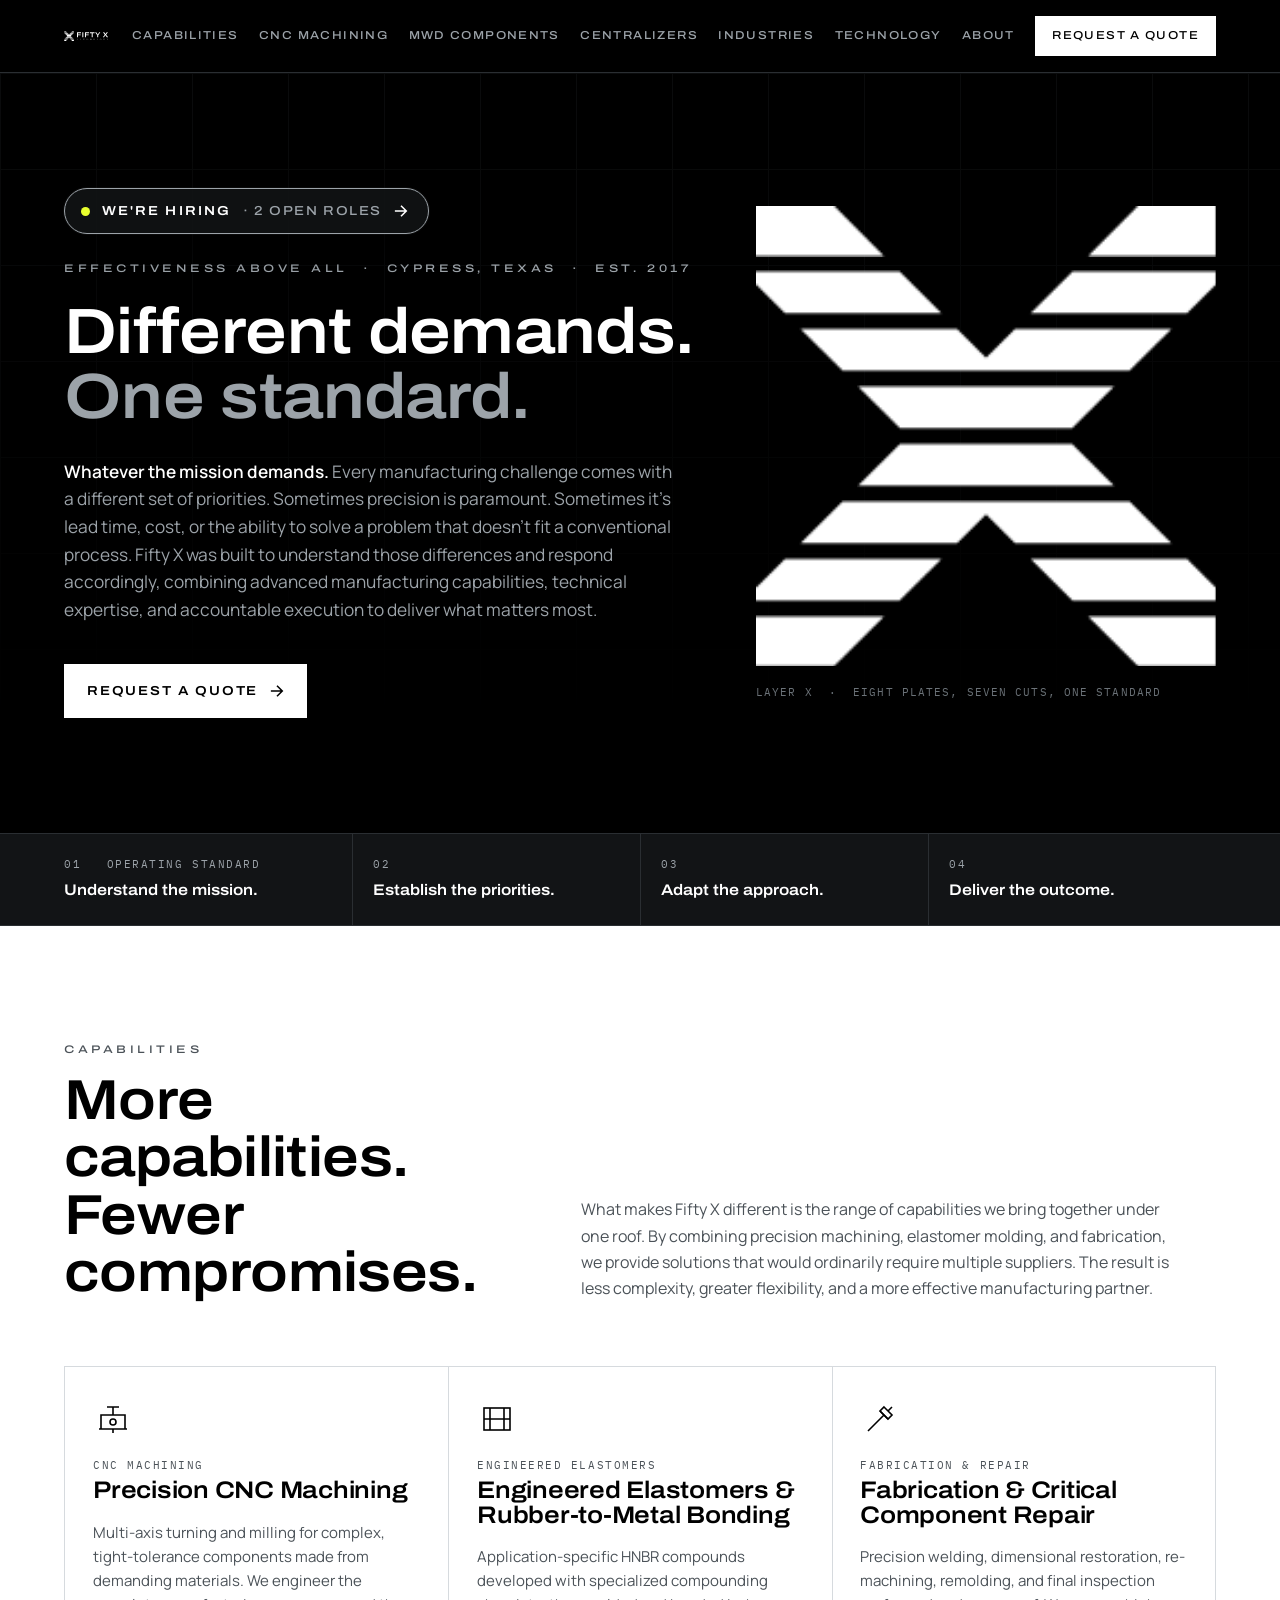
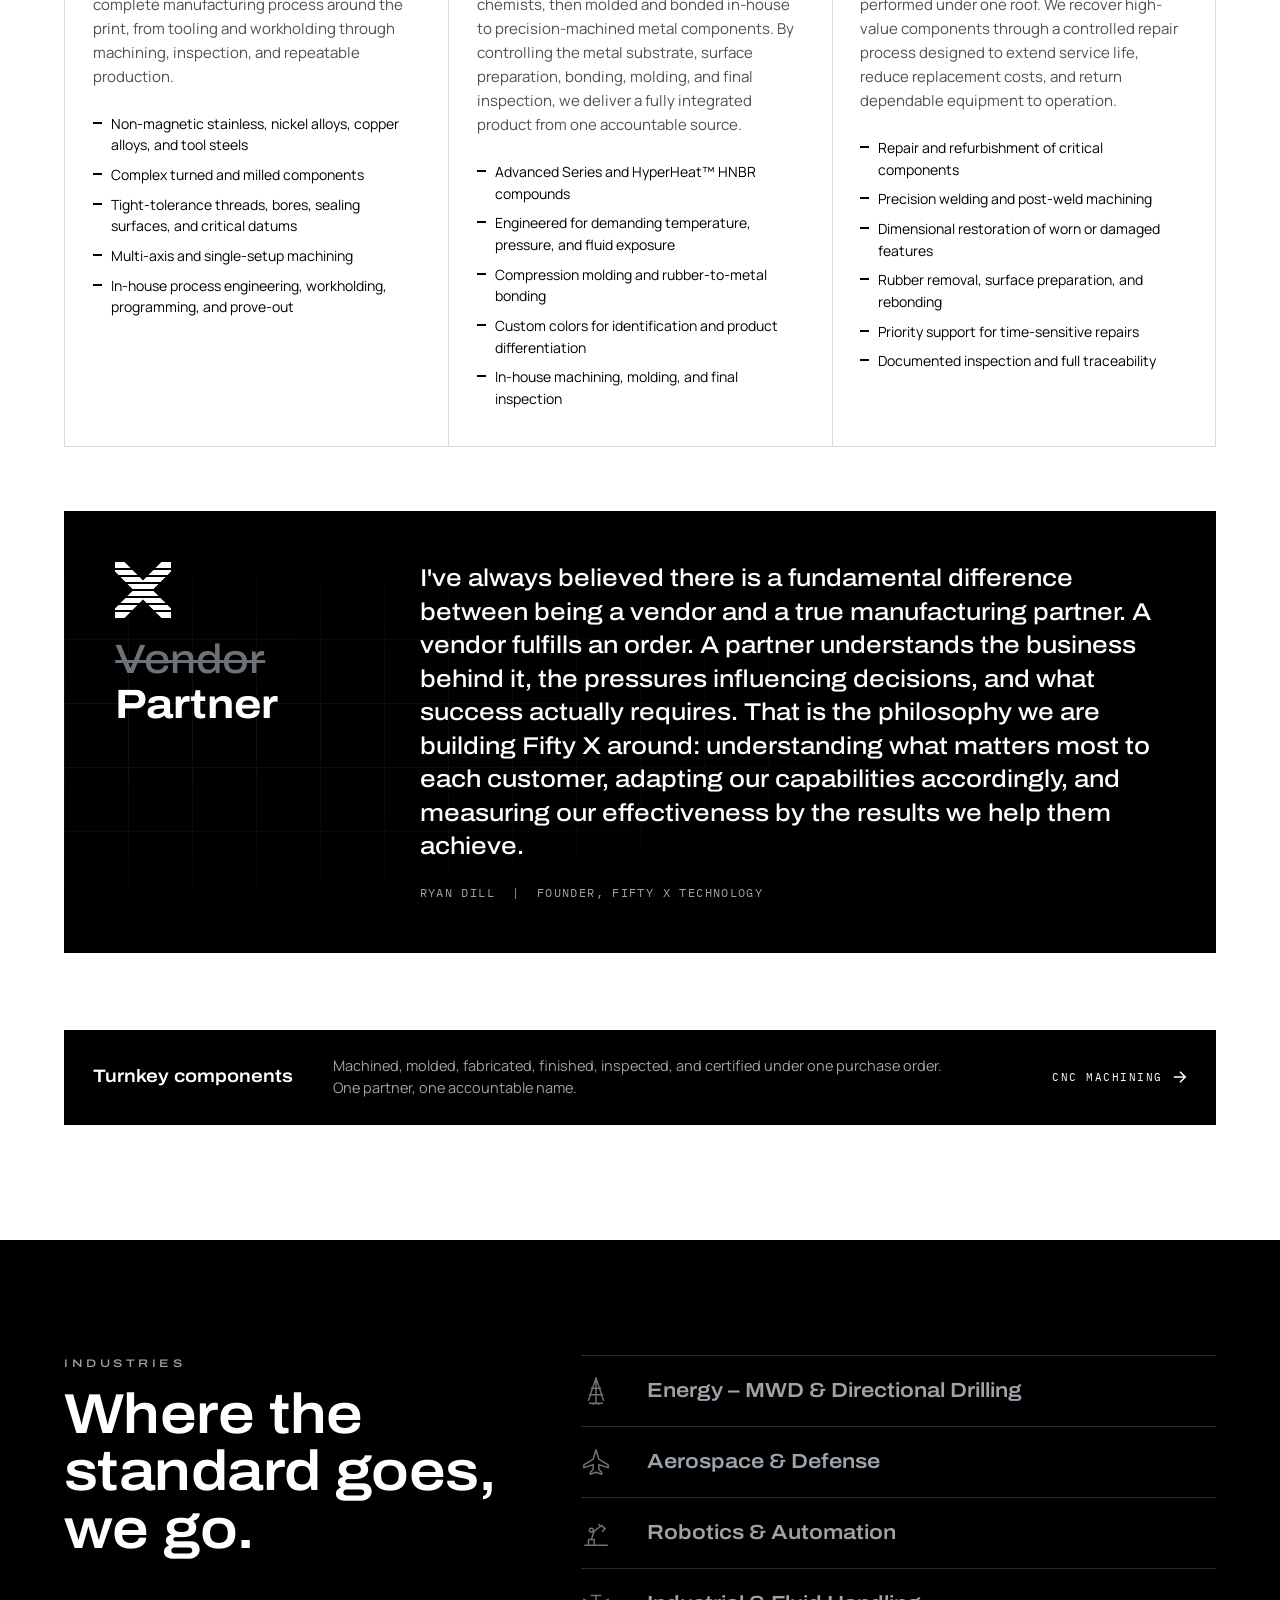
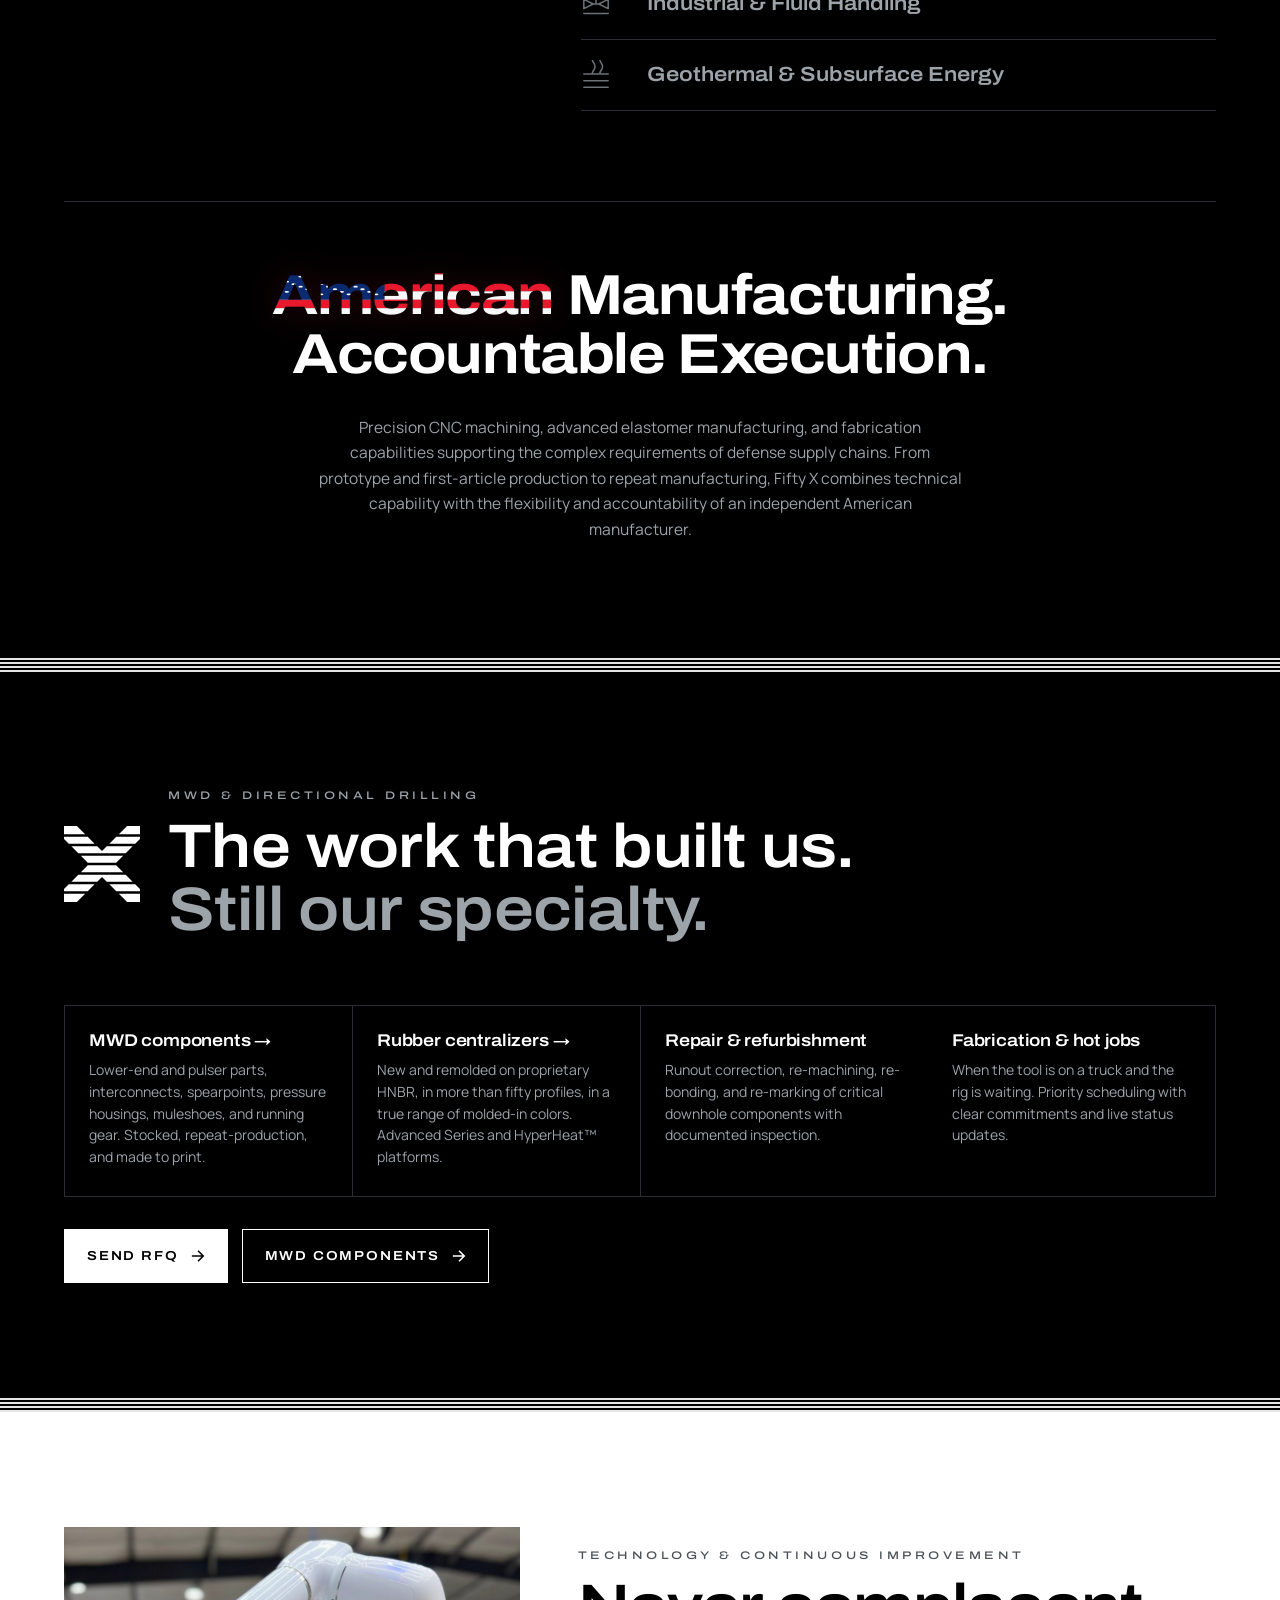
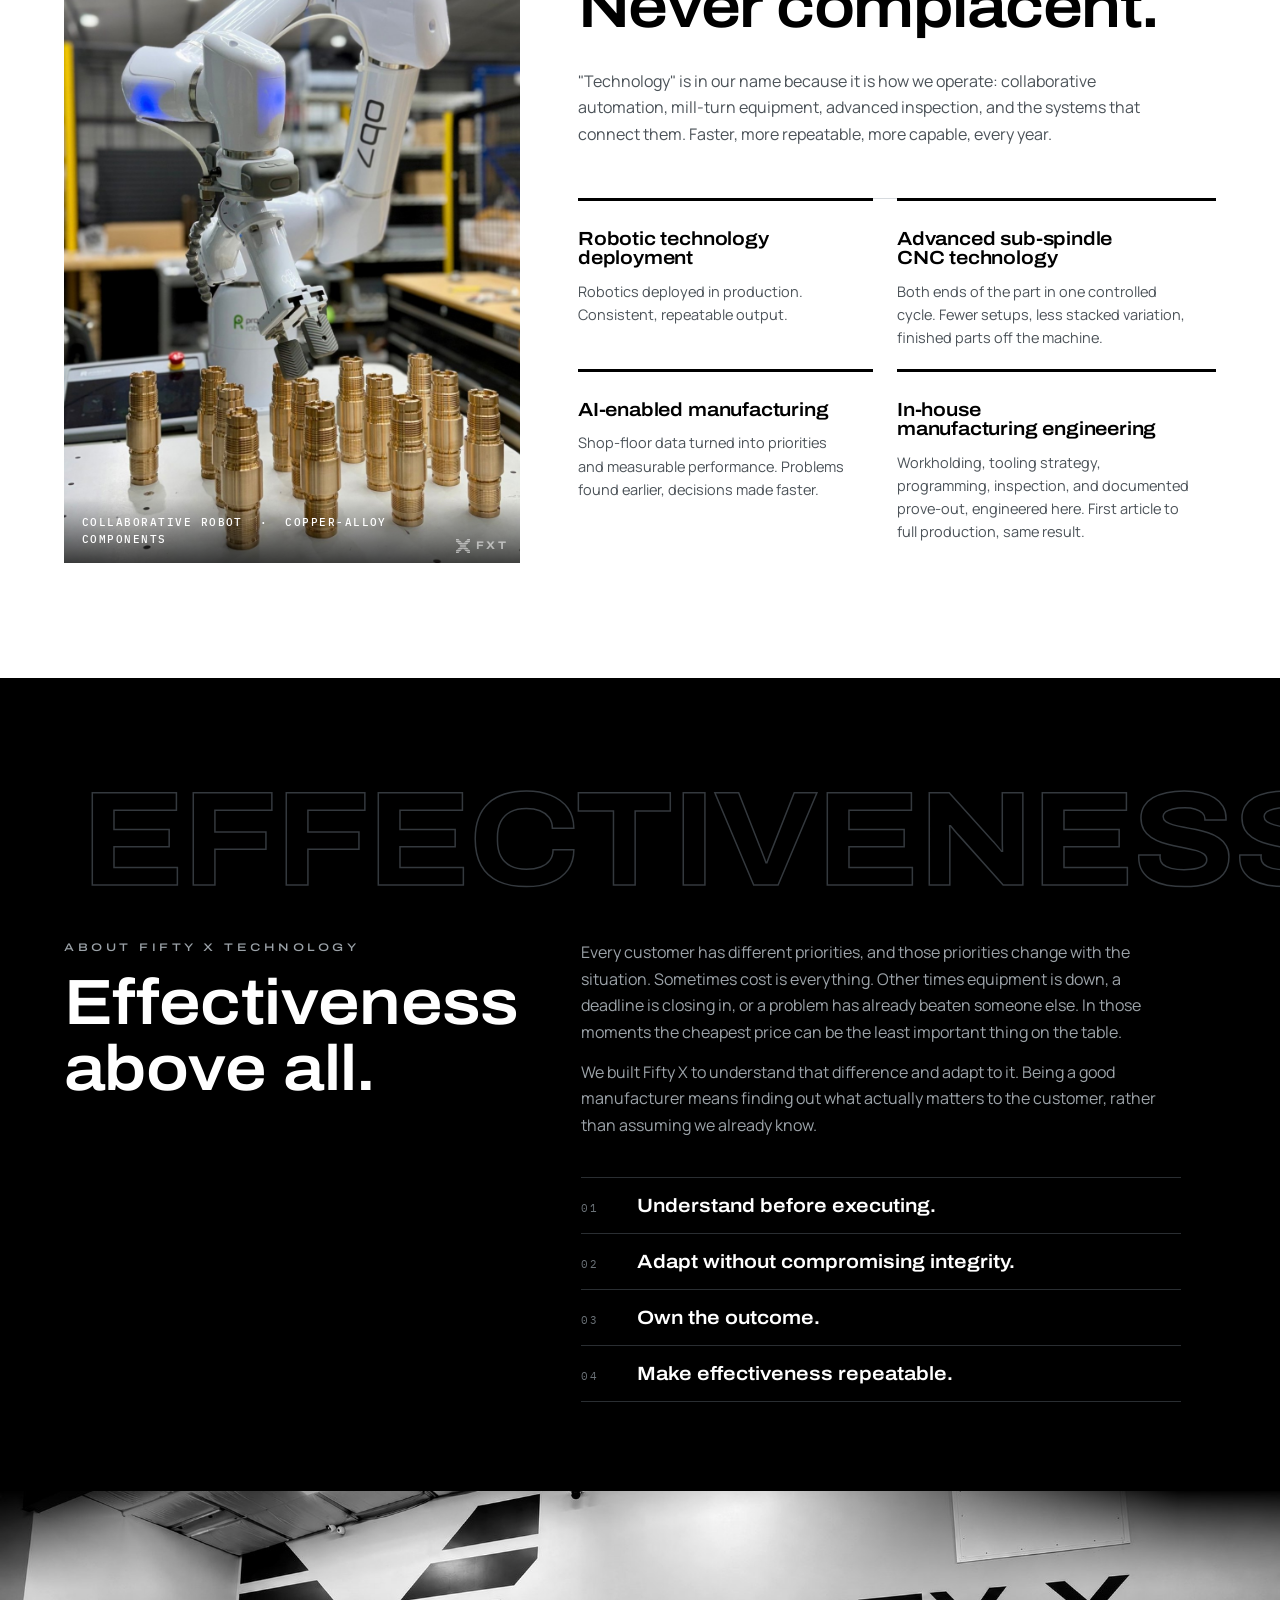
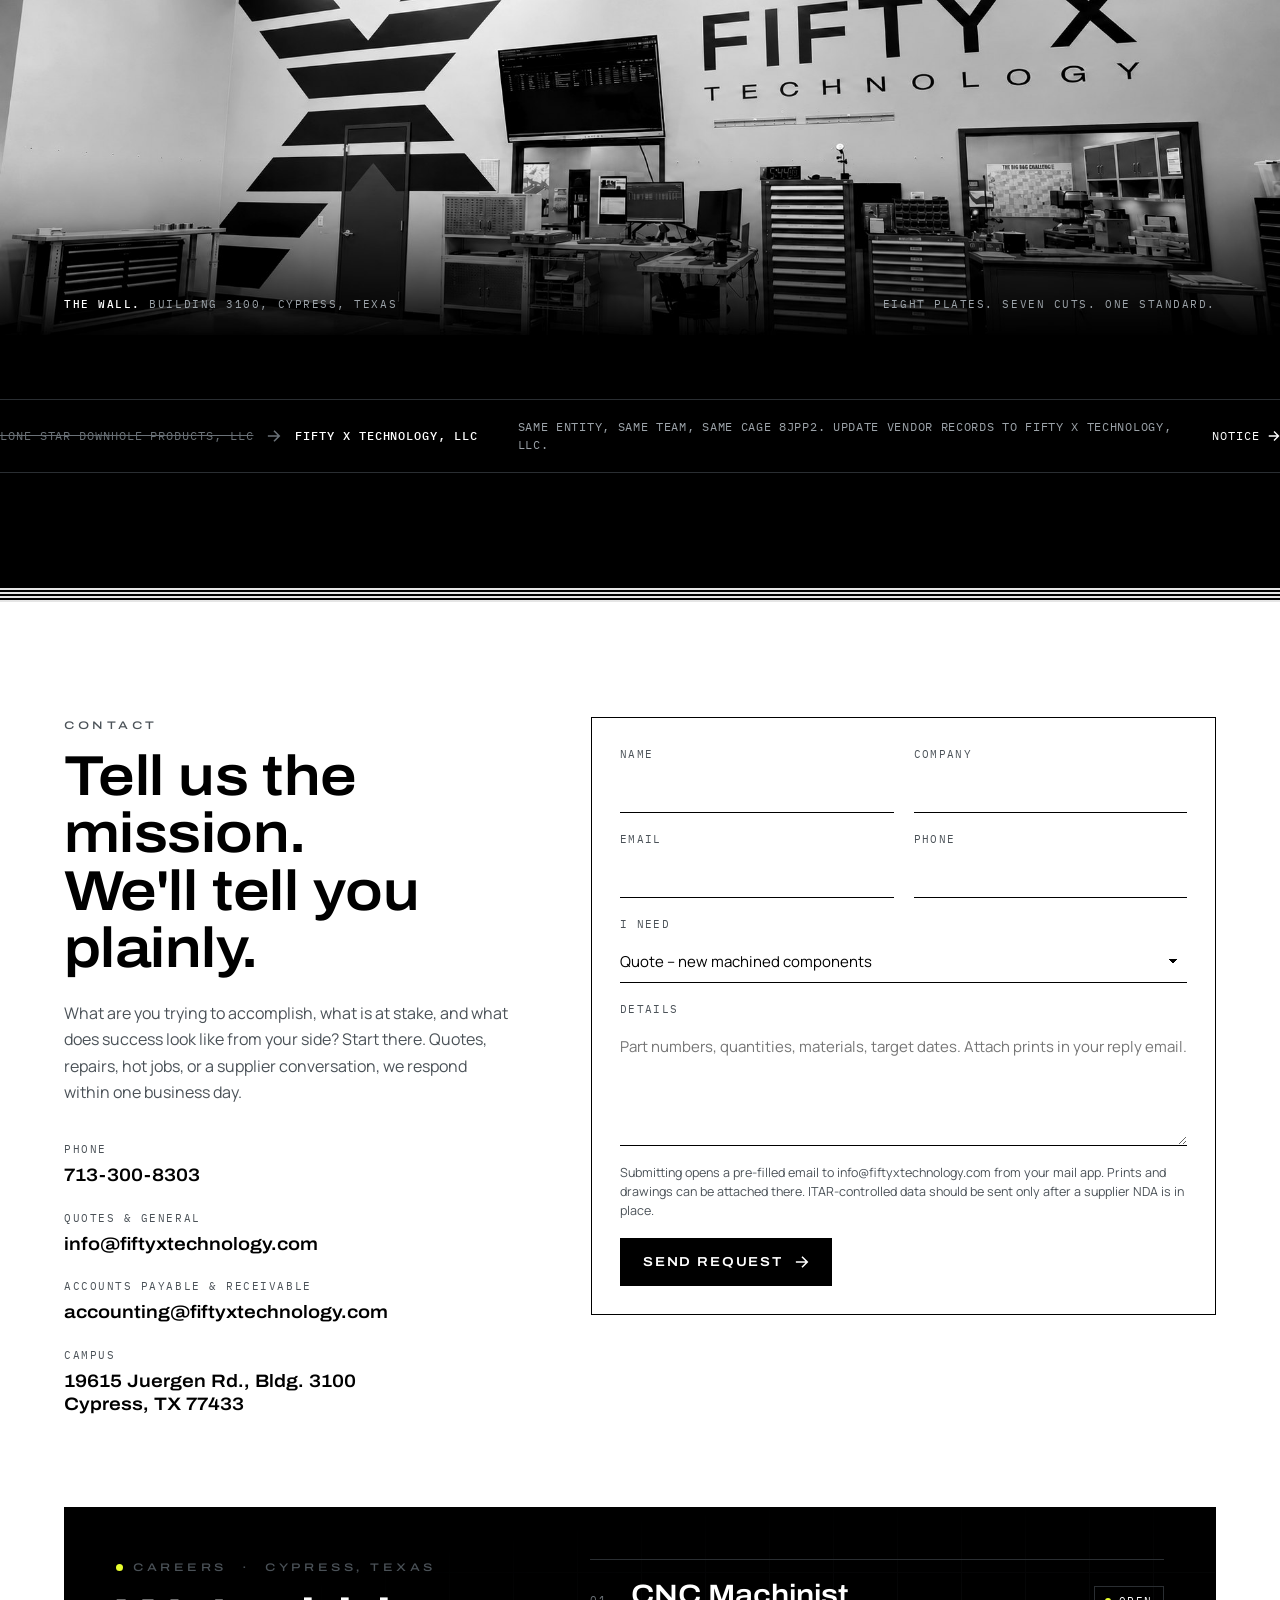
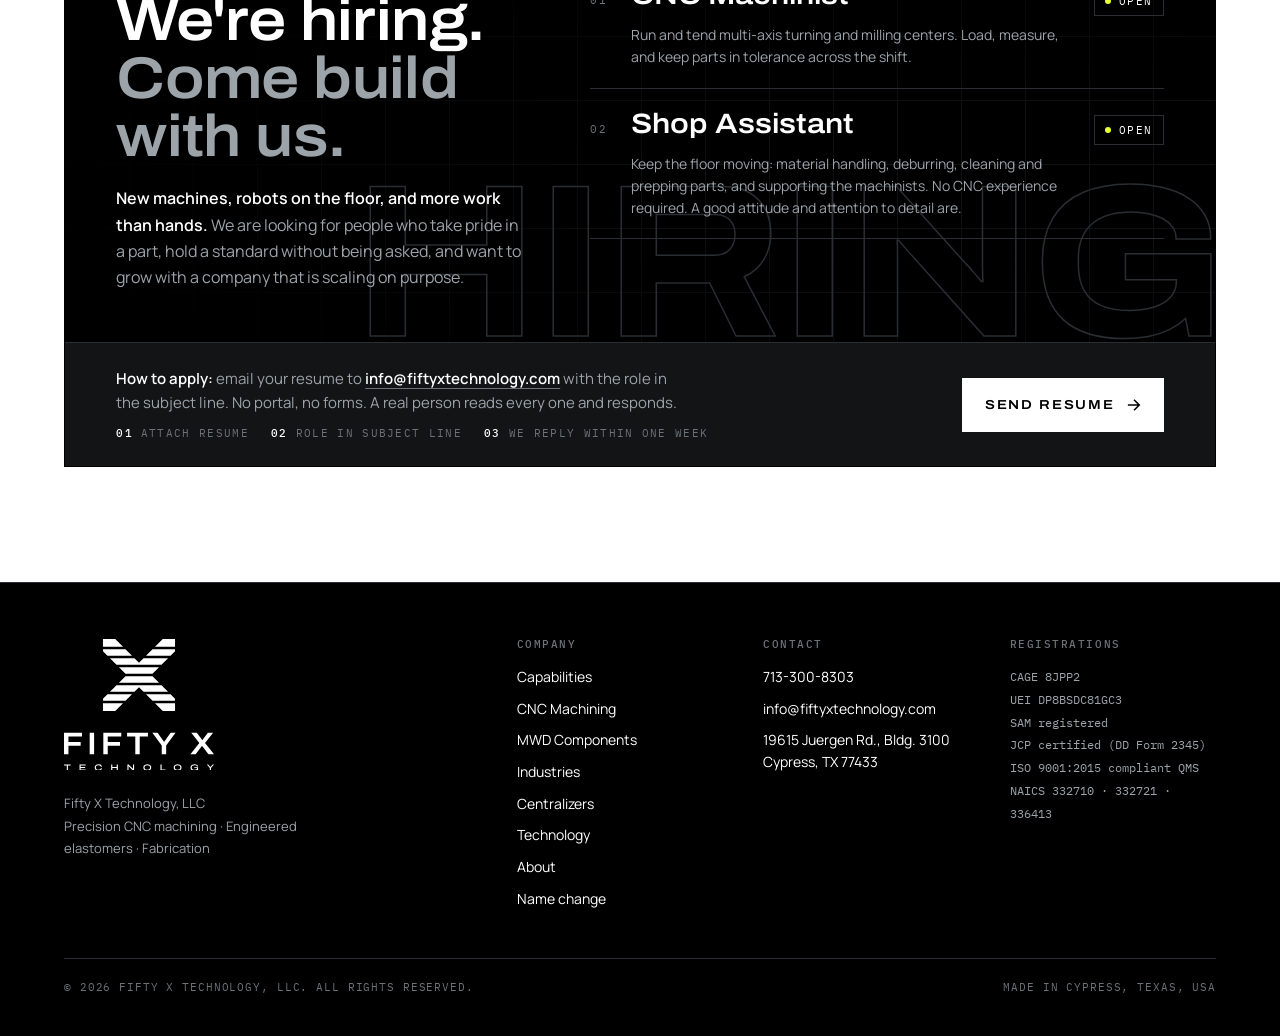
==== index.html @ b36fa66d "v4.6: American Manufacturing band in industries" ====
<!doctype html>
<html lang="en">
<head>
<meta charset="utf-8">
<meta name="viewport" content="width=device-width, initial-scale=1, viewport-fit=cover">
<link rel="canonical" href="https://fiftyxtechnology.com/">
<meta name="robots" content="index,follow,max-image-preview:large">
<meta name="keywords" content="precision CNC machining Cypress TX, machine shop Houston, MWD components, rubber centralizers, HNBR, rubber to metal bonding, Lone Star Downhole Products">
<meta name="theme-color" content="#000000">
<meta name="geo.region" content="US-TX"><meta name="geo.placename" content="Cypress, Texas">
<link rel="apple-touch-icon" href="apple-touch-icon.png">
<meta property="og:type" content="website"><meta property="og:site_name" content="Fifty X Technology"><meta property="og:locale" content="en_US">
<meta property="og:title" content="Fifty X Technology – Different Demands. One Standard."><meta property="og:description" content="Fifty X Technology (formerly Lone Star Downhole Products) is a precision CNC machining, engineered-elastomer, and fabrication manufacturer in Cypress, Texas, near Houston. MWD and directional-drilling specialists serving energy, aerospace, defense, and industrial buyers. ISO 9001:2015 compliant, CAGE 8JPP2."><meta property="og:url" content="https://fiftyxtechnology.com/">
<meta property="og:image" content="https://fiftyxtechnology.com/og-image.jpg"><meta property="og:image:width" content="1200"><meta property="og:image:height" content="630"><meta property="og:image:alt" content="The Fifty X Technology mark painted on the shop wall in Cypress, Texas">
<meta name="twitter:card" content="summary_large_image"><meta name="twitter:title" content="Fifty X Technology | Precision CNC Machining, Engineered Elastomers &amp; Fabrication – Cypress, TX"><meta name="twitter:description" content="Fifty X Technology (formerly Lone Star Downhole Products) is a precision CNC machining, engineered-elastomer, and fabrication manufacturer in Cypress, Texas, near Houston. MWD and directional-drilling specialists serving energy, aerospace, defense, and industrial buyers. ISO 9001:2015 compliant, CAGE 8JPP2."><meta name="twitter:image" content="https://fiftyxtechnology.com/og-image.jpg">
<link rel="stylesheet" href="fx.css?v=32">
<script type="application/ld+json">{"@context": "https://schema.org", "@graph": [{"@type": "Organization", "@id": "https://fiftyxtechnology.com/#org", "name": "Fifty X Technology, LLC", "alternateName": ["Fifty X Technology", "Lone Star Downhole Products, LLC", "LSDP"], "url": "https://fiftyxtechnology.com/", "logo": "https://fiftyxtechnology.com/icon-512.png", "image": "https://fiftyxtechnology.com/og-image.jpg", "email": "info@fiftyxtechnology.com", "telephone": "+1-713-300-8303", "foundingDate": "2017", "address": {"@type": "PostalAddress", "streetAddress": "19615 Juergen Rd., Bldg. 3100", "addressLocality": "Cypress", "addressRegion": "TX", "postalCode": "77433", "addressCountry": "US"}, "contactPoint": [{"@type": "ContactPoint", "telephone": "+1-713-300-8303", "email": "info@fiftyxtechnology.com", "contactType": "sales", "areaServed": "US", "availableLanguage": "English"}], "identifier": [{"@type": "PropertyValue", "propertyID": "CAGE", "value": "8JPP2"}, {"@type": "PropertyValue", "propertyID": "UEI", "value": "DP8BSDC81GC3"}, {"@type": "PropertyValue", "propertyID": "NAICS", "value": "332710"}], "slogan": "Effectiveness Above All", "knowsAbout": ["Precision CNC machining", "Multi-axis turning and milling", "MWD components", "Directional drilling tool components", "Rubber centralizers", "HNBR elastomers", "Rubber-to-metal bonding", "Beryllium copper machining", "Nitronic 50 machining", "Pressure housings", "Muleshoes", "Robotic automation"]}, {"@type": "LocalBusiness", "@id": "https://fiftyxtechnology.com/#business", "name": "Fifty X Technology", "image": "https://fiftyxtechnology.com/og-image.jpg", "url": "https://fiftyxtechnology.com/", "telephone": "+1-713-300-8303", "email": "info@fiftyxtechnology.com", "priceRange": "$$", "address": {"@type": "PostalAddress", "streetAddress": "19615 Juergen Rd., Bldg. 3100", "addressLocality": "Cypress", "addressRegion": "TX", "postalCode": "77433", "addressCountry": "US"}, "areaServed": [{"@type": "State", "name": "Texas"}, {"@type": "Country", "name": "United States"}], "openingHoursSpecification": [{"@type": "OpeningHoursSpecification", "dayOfWeek": ["Monday", "Tuesday", "Wednesday", "Thursday", "Friday"], "opens": "07:00", "closes": "17:00"}], "parentOrganization": {"@id": "https://fiftyxtechnology.com/#org"}, "sameAs": []}, {"@type": "WebSite", "@id": "https://fiftyxtechnology.com/#website", "url": "https://fiftyxtechnology.com/", "name": "Fifty X Technology", "publisher": {"@id": "https://fiftyxtechnology.com/#org"}}, {"@type": "BreadcrumbList", "itemListElement": [{"@type": "ListItem", "position": 1, "name": "Home", "item": "https://fiftyxtechnology.com/"}]}, {"@type": "JobPosting", "title": "CNC Machinist", "description": "Run and tend multi-axis CNC turning and milling centers at a precision machine shop in Cypress, Texas. Load, measure, and keep parts in tolerance across the shift. Non-magnetic stainless, copper alloys, nickel alloys, and tool steels. Apply by emailing your resume to info@fiftyxtechnology.com with the role in the subject line.", "datePosted": "2026-09-29", "validThrough": "2027-03-31", "employmentType": "FULL_TIME", "hiringOrganization": {"@type": "Organization", "name": "Fifty X Technology, LLC", "sameAs": "https://fiftyxtechnology.com/", "logo": "https://fiftyxtechnology.com/icon-512.png"}, "jobLocation": {"@type": "Place", "address": {"@type": "PostalAddress", "streetAddress": "19615 Juergen Rd., Bldg. 3100", "addressLocality": "Cypress", "addressRegion": "TX", "postalCode": "77433", "addressCountry": "US"}}, "applicantLocationRequirements": {"@type": "Country", "name": "USA"}, "directApply": false, "url": "https://fiftyxtechnology.com/#careers", "industry": "Precision machining and manufacturing"}, {"@type": "JobPosting", "title": "Shop Assistant", "description": "Keep the floor moving at a precision machine shop in Cypress, Texas: material handling, deburring, cleaning and prepping parts, and supporting the machinists. No CNC experience required. Apply by emailing your resume to info@fiftyxtechnology.com with the role in the subject line.", "datePosted": "2026-09-29", "validThrough": "2027-03-31", "employmentType": "FULL_TIME", "hiringOrganization": {"@type": "Organization", "name": "Fifty X Technology, LLC", "sameAs": "https://fiftyxtechnology.com/", "logo": "https://fiftyxtechnology.com/icon-512.png"}, "jobLocation": {"@type": "Place", "address": {"@type": "PostalAddress", "streetAddress": "19615 Juergen Rd., Bldg. 3100", "addressLocality": "Cypress", "addressRegion": "TX", "postalCode": "77433", "addressCountry": "US"}}, "applicantLocationRequirements": {"@type": "Country", "name": "USA"}, "directApply": false, "url": "https://fiftyxtechnology.com/#careers", "industry": "Precision machining and manufacturing"}]}</script>

<title>Fifty X Technology | Effectiveness Above All – Precision CNC Machining &amp; Engineered Elastomers, Cypress, TX</title>
<meta name="description" content="Different demands. One standard. Fifty X Technology (formerly Lone Star Downhole Products) is a precision CNC machining, engineered-elastomer, and fabrication manufacturer in Cypress, Texas, built on one philosophy: Effectiveness Above All. Understand the mission, establish the priorities, adapt the approach, deliver the outcome.">
<link rel="preconnect" href="https://fonts.googleapis.com">
<link rel="preconnect" href="https://fonts.gstatic.com" crossorigin>
<link rel="stylesheet" href="https://fonts.googleapis.com/css2?family=Archivo:wdth,wght@62..125,100..900&family=Manrope:wght@400..800&family=IBM+Plex+Mono:wght@400;500&display=swap">
<link rel="icon" href="data:image/svg+xml,%3Csvg%20xmlns%3D%22http%3A//www.w3.org/2000/svg%22%20viewBox%3D%220%200%20100%20100%22%3E%3Ctitle%3EFifty%20X%20app%20icon%3C/title%3E%3Cg%20fill%3D%22%23000000%22%20fill-rule%3D%22nonzero%22%3E%3Cpath%20d%3D%22M0%209%20L9%200%20L91%200%20L100%209%20L100%2091%20L91%20100%20L9%20100%20L0%2091%20Z%20M29.54%2019%20L19%2019%20L19%2029.54%20L39.46%2050%20L19%2070.46%20L19%2081%20L29.54%2081%20L50%2060.54%20L70.46%2081%20L81%2081%20L81%2070.46%20L60.54%2050%20L81%2029.54%20L81%2019%20L70.46%2019%20L50%2039.46%20Z%22/%3E%3C/g%3E%3C/svg%3E">
<style>
:root{
  --ink:#000000;
  --paper:#FFFFFF;
  --graphite:#121416;
  --carbon:#1C1F22;
  --hair-d:#2A2E32;
  --steel:#9CA3A9;
  --steel-2:#6B7278;
  --hair-l:#D6DADE;
  --slate:#4B5258;
  --mist:#F3F4F5;
  --display:"Archivo","Helvetica Neue",Arial,sans-serif;
  --body:"Manrope","Helvetica Neue",Arial,sans-serif;
  --mono:"IBM Plex Mono","SFMono-Regular",Consolas,monospace;
  --gutter:clamp(16px,5vw,72px);
  --maxw:1320px;
  color-scheme:dark;
}
*{box-sizing:border-box}
html{scroll-behavior:smooth;-webkit-text-size-adjust:100%}
@media (prefers-reduced-motion:reduce){html{scroll-behavior:auto}}
body{margin:0;background:var(--ink);color:var(--paper);font-family:var(--body);font-size:16px;line-height:1.55;-webkit-font-smoothing:antialiased;overflow-x:hidden}
a{color:inherit;text-decoration:none}
img,svg{max-width:100%;display:block}
h1,h2,h3,h4{margin:0;font-family:var(--display);font-stretch:112.5%;font-weight:600;letter-spacing:-.01em;line-height:1.02;text-wrap:balance}
p{margin:0}
:focus-visible{outline:2px solid var(--paper);outline-offset:3px}
.light :focus-visible{outline-color:var(--ink)}
.wrap{max-width:var(--maxw);margin:0 auto;padding-inline:var(--gutter)}
.eyebrow{font-family:var(--display);font-stretch:125%;font-weight:500;font-size:11px;letter-spacing:.32em;text-transform:uppercase;color:var(--steel)}
.light .eyebrow{color:var(--slate)}
.mono{font-family:var(--mono);font-size:12px;letter-spacing:.06em;text-transform:uppercase}
.btn{display:inline-flex;align-items:center;gap:12px;font-family:var(--display);font-stretch:112.5%;font-weight:600;font-size:13px;letter-spacing:.14em;text-transform:uppercase;padding:16px 22px;border:1px solid var(--paper);transition:background .18s,color .18s,transform .18s}
.btn svg{width:14px;height:14px;flex:none}
.btn-solid{background:var(--paper);color:var(--ink)}
.btn-solid:hover{background:var(--ink);color:var(--paper)}
.btn-ghost{background:transparent;color:var(--paper)}
.btn-ghost:hover{background:var(--paper);color:var(--ink)}
.light .btn{border-color:var(--ink)}
.light .btn-solid{background:var(--ink);color:var(--paper)}
.light .btn-solid:hover{background:var(--paper);color:var(--ink)}
.light .btn-ghost{color:var(--ink)}
.light .btn-ghost:hover{background:var(--ink);color:var(--paper)}

/* ---------- plates: the section divider motif (echoes the mark's cuts) ---------- */
.plates{height:14px;background:repeating-linear-gradient(to bottom,var(--paper) 0 2px,transparent 2px 4px);opacity:.9}
.light .plates{background:repeating-linear-gradient(to bottom,var(--ink) 0 2px,transparent 2px 4px)}
.slit{height:1px;background:var(--hair-d)}
.light .slit{background:var(--hair-l)}

/* ---------- transition strip: chyron ---------- */
.strip{background:var(--ink);border-bottom:1px solid var(--hair-d);overflow:hidden;font-family:var(--mono);font-size:12px;letter-spacing:.1em;text-transform:uppercase;color:#E9FF2E;padding-block:9px;white-space:nowrap}
.strip-track{display:inline-flex;gap:0;will-change:transform}
.strip a{display:inline-block;padding-inline:3vw;color:inherit}
.strip b{font-weight:500;color:#F7FF7A}
.strip u{text-decoration:underline;text-underline-offset:3px}
.strip a:hover u{color:var(--paper)}
@media (prefers-reduced-motion:no-preference){
  .strip-track{animation:chyron 36s linear infinite}
  .strip:hover .strip-track{animation-play-state:paused}
  @keyframes chyron{from{transform:translateX(0)}to{transform:translateX(-50%)}}
}
@media (prefers-reduced-motion:reduce){.strip a:not(:first-child){display:none}.strip{white-space:normal;text-align:center}}

/* ---------- nav ---------- */
.nav{position:sticky;top:env(safe-area-inset-top,0px);z-index:50;background:rgba(0,0,0,.86);backdrop-filter:blur(10px);-webkit-backdrop-filter:blur(10px);border-bottom:1px solid var(--hair-d)}
.nav .wrap{display:flex;align-items:center;justify-content:space-between;gap:24px;height:72px}
.brand{display:block;height:36px}
.brand svg{height:100%;width:auto}
.links{display:flex;gap:clamp(14px,1.6vw,26px);align-items:center}
.links a{white-space:nowrap;font-family:var(--display);font-stretch:112.5%;font-weight:500;font-size:11.5px;letter-spacing:.12em;text-transform:uppercase;color:var(--steel);padding:8px 0;border-bottom:1px solid transparent;transition:color .15s,border-color .15s}
.links a:hover{color:var(--paper);border-color:var(--paper)}
.links .cta{color:var(--ink);background:var(--paper);padding:10px 16px;border:1px solid var(--paper)}
.links .cta:hover{background:var(--ink);color:var(--paper)}
.menu-btn{display:none;background:none;border:1px solid var(--hair-d);color:var(--paper);font-family:var(--mono);font-size:12px;letter-spacing:.12em;text-transform:uppercase;padding:10px 14px;cursor:pointer}
@media (max-width:1200px){
  .links{display:none;position:absolute;left:0;right:0;top:72px;background:var(--ink);border-bottom:1px solid var(--hair-d);flex-direction:column;align-items:stretch;gap:0;padding:8px var(--gutter) 20px}
  .links.open{display:flex}
  .links a{padding:14px 0;border-bottom:1px solid var(--hair-d);font-size:13px}
  .links .cta{margin-top:14px;text-align:center}
  .menu-btn{display:block}
}
@media (max-width:1200px){.links{gap:0}}

/* ---------- hero ---------- */
.hero{position:relative;overflow:hidden;background:var(--ink)}
.hero::before{content:"";position:absolute;inset:0;background-image:linear-gradient(var(--hair-d) 1px,transparent 1px),linear-gradient(90deg,var(--hair-d) 1px,transparent 1px);background-size:96px 96px;opacity:.28;mask-image:linear-gradient(to bottom,rgba(0,0,0,.9),transparent 90%);-webkit-mask-image:linear-gradient(to bottom,rgba(0,0,0,.9),transparent 90%)}
.hero .wrap{position:relative;display:grid;grid-template-columns:minmax(0,7fr) minmax(0,5fr);gap:48px;align-items:center;padding-block:clamp(64px,9vw,128px)}
.hero h1{font-size:clamp(36px,5vw,72px);margin-top:22px}
.hero h1 em{font-style:normal;color:var(--steel)}
.hero .lede{max-width:56ch;margin-top:28px;font-size:clamp(16px,1.35vw,19px);line-height:1.6;color:var(--steel)}
.hero .lede b{color:var(--paper);font-weight:600}
.hero .actions{display:flex;flex-wrap:wrap;gap:14px;margin-top:40px}
.hero-mark{position:relative;max-width:500px;width:100%;justify-self:end}
.hero-mark svg{width:100%;height:auto;aspect-ratio:1}
.hero-mark .plate{fill:var(--paper);transform-origin:50% 50%}
@media (prefers-reduced-motion:no-preference){
  .hero-mark .plate{animation:plate-in .9s cubic-bezier(.2,.8,.2,1) both}
  .hero-mark .plate:nth-child(odd){--from:-60px}
  .hero-mark .plate:nth-child(even){--from:60px}
  @keyframes plate-in{from{opacity:0;transform:translateX(var(--from,-60px))}to{opacity:1;transform:none}}
  .hero-mark .p1{animation-delay:.05s}.hero-mark .p2{animation-delay:.12s}.hero-mark .p3{animation-delay:.19s}.hero-mark .p4{animation-delay:.26s}
  .hero-mark .p5{animation-delay:.33s}.hero-mark .p6{animation-delay:.40s}.hero-mark .p7{animation-delay:.47s}.hero-mark .p8{animation-delay:.54s}
}
.hero-mark .tag{margin-top:18px;font-family:var(--mono);font-size:11px;letter-spacing:.1em;text-transform:uppercase;color:var(--steel-2)}
@media (max-width:900px){
  .hero .wrap{grid-template-columns:1fr;gap:40px}
  .hero-mark{max-width:220px;justify-self:start;order:-1}
}

/* ---------- ticker / credentials ---------- */
.cred{border-top:1px solid var(--hair-d);border-bottom:1px solid var(--hair-d);background:var(--graphite)}
.cred .wrap{display:grid;grid-template-columns:repeat(4,1fr)}
.cred .cell{padding:22px 0;border-left:1px solid var(--hair-d);padding-left:20px}
.cred .cell:first-child{border-left:0;padding-left:0}
.cred .k{font-family:var(--mono);font-size:11px;letter-spacing:.14em;text-transform:uppercase;color:var(--steel-2)}
.cred .v{font-family:var(--display);font-stretch:112.5%;font-weight:600;font-size:17px;margin-top:6px}
@media (max-width:900px){.cred .wrap{grid-template-columns:1fr 1fr}.cred .cell:nth-child(3){border-left:0;padding-left:0}.cred .cell{border-top:1px solid var(--hair-d)}.cred .cell:nth-child(-n+2){border-top:0}}
@media (max-width:480px){.cred .wrap{grid-template-columns:1fr}.cred .cell{border-left:0;padding-left:0;padding-block:14px}.cred .cell:nth-child(2){border-top:1px solid var(--hair-d)}}

/* ---------- generic section ---------- */
.section{padding-block:clamp(72px,9vw,128px)}
.section.light{background:var(--paper);color:var(--ink)}
.head{display:grid;grid-template-columns:minmax(0,5fr) minmax(0,7fr);gap:32px 64px;align-items:end;margin-bottom:clamp(40px,5vw,72px)}
.head h2{font-size:clamp(32px,4.4vw,60px)}
.head .intro{font-size:clamp(16px,1.25vw,18px);line-height:1.65;color:var(--steel);max-width:60ch}
.light .head .intro{color:var(--slate)}
@media (max-width:900px){.head{grid-template-columns:1fr}}

/* ---------- capabilities ---------- */
.caps{display:grid;grid-template-columns:repeat(3,1fr);border-top:1px solid var(--hair-l);border-left:1px solid var(--hair-l)}
.cap{border-right:1px solid var(--hair-l);border-bottom:1px solid var(--hair-l);padding:32px 28px 36px;display:flex;flex-direction:column;gap:18px;position:relative;transition:background .2s}
.cap:hover{background:var(--mist)}
.cap .idx{font-family:var(--mono);font-size:11px;letter-spacing:.14em;color:var(--slate)}
.cap h3{font-size:24px;margin-top:4px}
.cap p{color:var(--slate);font-size:15px;line-height:1.6}
.cap ul{list-style:none;margin:6px 0 0;padding:0;display:flex;flex-direction:column;gap:8px}
.cap li{font-size:14px;padding-left:18px;position:relative;color:var(--ink)}
.cap li::before{content:"";position:absolute;left:0;top:9px;width:9px;height:2px;background:var(--ink)}
.cap .ico{width:40px;height:40px}
@media (max-width:900px){.caps{grid-template-columns:1fr}}

.integrated{margin-top:clamp(48px,6vw,80px);display:grid;grid-template-columns:minmax(0,4fr) minmax(0,8fr);gap:32px 64px;align-items:start}
.integrated h3{font-size:clamp(24px,2.6vw,34px)}
.integrated p{color:var(--slate);max-width:60ch;margin-top:14px;line-height:1.65}
.flow{display:grid;grid-template-columns:repeat(7,1fr);gap:0;border:1px solid var(--ink)}
.flow div{padding:16px 10px 18px;border-right:1px solid var(--ink);font-family:var(--display);font-stretch:112.5%;font-weight:600;font-size:12px;letter-spacing:.06em;text-transform:uppercase;line-height:1.25;position:relative}
.flow div:last-child{border-right:0}
.flow span{display:block;font-family:var(--mono);font-weight:400;font-size:10px;letter-spacing:.1em;color:var(--slate);margin-bottom:8px}
.flow .in{background:var(--ink);color:var(--paper)}
.flow .in span{color:var(--steel)}
.turnkey{margin-top:clamp(48px,6vw,80px);padding-top:clamp(36px,4vw,56px);border-top:1px solid var(--hair-l);display:grid;grid-template-columns:minmax(0,4fr) minmax(0,8fr);gap:32px 64px;align-items:start}
.turnkey h3{font-size:clamp(24px,2.6vw,34px)}
.turnkey p{color:var(--slate);max-width:52ch;margin-top:14px;line-height:1.65}
.svc-list{list-style:none;margin:0;padding:0;display:grid;grid-template-columns:repeat(4,1fr);gap:1px;background:var(--hair-l);border:1px solid var(--hair-l)}
.svc-list li{background:var(--paper);padding:12px 14px;min-height:60px;display:flex;align-items:center;font-family:var(--display);font-stretch:112.5%;font-weight:600;font-size:12px;letter-spacing:.08em;text-transform:uppercase;line-height:1.3}
@media (max-width:900px){.turnkey{grid-template-columns:1fr}.svc-list{grid-template-columns:repeat(2,1fr)}}
@media (max-width:900px){.integrated{grid-template-columns:1fr}.flow{grid-template-columns:repeat(4,1fr)}.flow div{border-bottom:1px solid var(--ink)}.flow div:nth-child(4n){border-right:0}.flow div:nth-child(n+5){border-bottom:0}}
@media (max-width:480px){.flow{grid-template-columns:repeat(2,1fr)}.flow div{border-right:1px solid var(--ink);border-bottom:1px solid var(--ink)}.flow div:nth-child(2n){border-right:0}.flow div:nth-child(n+5){border-bottom:1px solid var(--ink)}.flow div:nth-last-child(-n+1){border-bottom:0}}

/* ---------- industries ---------- */
.ind{display:grid;grid-template-columns:repeat(5,1fr);border-top:1px solid var(--hair-d);border-left:1px solid var(--hair-d)}
.ind>a,.ind>div{border-right:1px solid var(--hair-d);border-bottom:1px solid var(--hair-d);padding:28px 22px 30px;min-height:220px;display:flex;flex-direction:column;justify-content:space-between;gap:24px;transition:background .2s}
.ind>a:hover{background:var(--graphite)}
.ind h3{font-size:19px;line-height:1.15}
.ind p{font-size:13.5px;line-height:1.55;color:var(--steel)}
.ind .foundation{background:var(--paper);color:var(--ink)}
.ind .foundation p{color:var(--slate)}
.ind .foundation .mono{color:var(--ink)}
.ind .mono{color:var(--steel-2)}
@media (max-width:1100px){.ind{grid-template-columns:repeat(3,1fr)}}
@media (max-width:700px){.ind{grid-template-columns:1fr 1fr}}
@media (max-width:440px){.ind{grid-template-columns:1fr}}

/* ---------- MWD section ---------- */
.mwd{background:var(--ink);position:relative}
.mwd .banner{display:grid;grid-template-columns:auto 1fr;gap:28px;align-items:center;margin-bottom:clamp(40px,5vw,72px)}
.mwd .banner .x{width:76px;height:76px}
.mwd .banner h2{font-size:clamp(34px,4.8vw,66px)}
.mwd .banner h2 span{display:block;color:var(--steel)}
.mwd-grid{display:grid;grid-template-columns:minmax(0,5fr) minmax(0,7fr);gap:48px 72px}
.mwd .lede{font-size:clamp(17px,1.4vw,20px);line-height:1.6;color:var(--paper)}
.mwd .sub{margin-top:20px;color:var(--steel);line-height:1.65;max-width:52ch}
.mwd .sub+.sub{margin-top:14px}
.svc{display:grid;grid-template-columns:1fr 1fr;gap:1px;background:var(--hair-d);border:1px solid var(--hair-d)}
.svc>div,.svc>a{background:var(--ink);padding:24px 22px 26px;display:block}
.svc>a:hover{background:var(--graphite)}
.svc h3{font-size:17px;margin-bottom:10px}
.svc p{font-size:14px;color:var(--steel);line-height:1.55}
.spec{margin-top:1px;background:var(--hair-d);border:1px solid var(--hair-d);border-top:0;display:grid;grid-template-columns:repeat(3,1fr);gap:1px}
.spec div{background:var(--graphite);padding:18px 22px}
.spec .k{font-family:var(--mono);font-size:10.5px;letter-spacing:.14em;text-transform:uppercase;color:var(--steel-2)}
.spec .v{font-family:var(--display);font-stretch:112.5%;font-weight:600;font-size:18px;margin-top:6px;font-variant-numeric:tabular-nums}
.spec .n{font-size:12px;color:var(--steel);margin-top:2px}
.mwd .actions{display:flex;flex-wrap:wrap;gap:14px;margin-top:32px}
.svc.svc-row{grid-template-columns:repeat(4,1fr)}
.svc.svc-row>div,.svc.svc-row>a{padding:26px 24px 28px}
@media (max-width:1000px){.svc.svc-row{grid-template-columns:1fr 1fr}}
@media (max-width:560px){.svc.svc-row{grid-template-columns:1fr}}
@media (max-width:900px){.mwd-grid{grid-template-columns:1fr}.mwd .banner .x{width:56px;height:56px}}
@media (max-width:600px){.svc{grid-template-columns:1fr}.spec{grid-template-columns:1fr}}

/* ---------- technology ---------- */
.tech .head{align-items:start}
.tech-layout{display:grid;grid-template-columns:minmax(0,5fr) minmax(0,7fr);gap:0 clamp(28px,4.5vw,64px);align-items:start}
.tech-photo{margin:0;position:relative;align-self:stretch;display:flex}
.tech-photo .fx-img{display:block;flex:1;min-height:0;aspect-ratio:4/5;background:var(--ink)}
@media (min-width:1001px){.tech-photo .fx-img{aspect-ratio:auto;height:100%}}
.tech-photo .fx-img img{width:100%;height:100%;object-fit:cover}
.tech-photo figcaption{position:absolute;left:0;right:0;bottom:0;padding:16px 18px;display:flex;justify-content:space-between;gap:12px;font-family:var(--mono);font-size:10.5px;letter-spacing:.14em;text-transform:uppercase;color:var(--paper);background:linear-gradient(0deg,rgba(0,0,0,.72),transparent);pointer-events:none;z-index:3}
.tech-photo figcaption span:first-child{font-weight:500}
.tech-photo .fx-wm{z-index:4}
.tech-photo figcaption{padding-right:110px}
.tech-body{padding-top:clamp(8px,1.5vw,24px)}
.tech-body h2{font-size:clamp(36px,4.8vw,68px);line-height:.95;letter-spacing:-.025em;margin:14px 0 0}
.tech-body .intro{margin-top:clamp(24px,2.5vw,36px);font-size:clamp(16px,1.25vw,18px);line-height:1.65;color:var(--slate);max-width:58ch}
.tech-body .tech-grid{grid-template-columns:1fr 1fr;margin-top:clamp(32px,4vw,56px)}
.tech-body .tech-grid article:nth-child(2n){margin-right:0}
.tech-body .tech-grid article{padding-bottom:20px}
@media (max-width:1000px){.tech-layout{grid-template-columns:1fr}.tech-photo{max-width:560px}}
@media (max-width:560px){.tech-body .tech-grid{grid-template-columns:1fr}.tech-body .tech-grid article{margin-right:0}}
.tech-grid{display:grid;grid-template-columns:repeat(4,1fr);gap:0;border-top:1px solid var(--hair-l)}
.tech-grid article{padding:28px 24px 8px 0;border-top:3px solid var(--ink);margin-top:-1px;margin-right:24px}
.tech-grid article:last-child{margin-right:0}
.tech-grid h3{font-size:19px;margin-bottom:12px}
.tech-grid p{font-size:14.5px;color:var(--slate);line-height:1.6}
@media (max-width:1000px){.tech-grid{grid-template-columns:1fr 1fr}.tech-grid article:nth-child(2n){margin-right:0}}
@media (max-width:560px){.tech-grid{grid-template-columns:1fr}.tech-grid article{margin-right:0}}
/* ---------- about + name change ---------- */
.about-grid{display:grid;grid-template-columns:minmax(0,7fr) minmax(0,5fr);gap:48px 80px;align-items:start}
.about h2{font-size:clamp(30px,4vw,54px)}
.about .body{margin-top:26px;display:flex;flex-direction:column;gap:16px;color:var(--steel);line-height:1.7;max-width:62ch;font-size:16.5px}
.about .body b{color:var(--paper);font-weight:600}
.timeline{list-style:none;margin:0;padding:0;border-top:1px solid var(--hair-d)}
.timeline li{display:grid;grid-template-columns:64px 1fr;gap:16px;padding:14px 0;border-bottom:1px solid var(--hair-d);font-size:14.5px;line-height:1.5}
.timeline .y{font-family:var(--mono);font-size:12px;letter-spacing:.06em;color:var(--steel);padding-top:3px}
.rename{margin-top:clamp(40px,5vw,64px);display:grid;grid-template-columns:auto 1fr auto;gap:12px 40px;align-items:center;padding:18px 0;border-top:1px solid var(--hair-d);border-bottom:1px solid var(--hair-d);font-family:var(--mono);font-size:11.5px;letter-spacing:.08em;text-transform:uppercase}
.rename .was{display:inline-flex;align-items:center;gap:14px;white-space:nowrap}
.rename .was s{color:var(--steel-2)}
.rename .was svg{width:14px;height:14px;color:var(--steel-2)}
.rename .was b{color:var(--paper);font-weight:500}
.rename .note{color:var(--steel);letter-spacing:.06em}
.rename a{color:var(--paper);text-decoration:none;display:inline-flex;align-items:center;gap:8px;white-space:nowrap}
.rename a svg{width:12px;height:12px;transition:transform .3s}
.rename a:hover svg{transform:translateX(4px)}
@media (max-width:900px){.rename{grid-template-columns:1fr;gap:10px}.rename .was{white-space:normal;flex-wrap:wrap}}

/* ---------- contact ---------- */
.contact-grid{display:grid;grid-template-columns:minmax(0,5fr) minmax(0,7fr);gap:48px 80px;align-items:start}
.contact h2{font-size:clamp(32px,4.4vw,60px)}
.contact .intro{margin-top:22px;color:var(--slate);line-height:1.65;max-width:48ch}
.contact .details{margin-top:36px;display:grid;gap:22px}
.contact .details .k{font-family:var(--mono);font-size:11px;letter-spacing:.14em;text-transform:uppercase;color:var(--slate)}
.contact .details .v{font-family:var(--display);font-stretch:112.5%;font-weight:600;font-size:18px;margin-top:6px;line-height:1.3}
.contact .details a:hover{text-decoration:underline;text-underline-offset:4px}
form{display:grid;grid-template-columns:1fr 1fr;gap:18px 20px;border:1px solid var(--ink);padding:28px}
form .full{grid-column:1/-1}
label{display:flex;flex-direction:column;gap:8px;font-family:var(--mono);font-size:11px;letter-spacing:.12em;text-transform:uppercase;color:var(--slate)}
input,select,textarea{font-family:var(--body);font-size:15px;color:var(--ink);background:var(--paper);border:0;border-bottom:1px solid var(--ink);padding:10px 0;border-radius:0;width:100%;-webkit-appearance:none;appearance:none}
textarea{min-height:120px;resize:vertical}
select{background-image:linear-gradient(45deg,transparent 50%,var(--ink) 50%),linear-gradient(135deg,var(--ink) 50%,transparent 50%);background-position:calc(100% - 14px) 50%,calc(100% - 9px) 50%;background-size:5px 5px;background-repeat:no-repeat;padding-right:28px}
input:focus,select:focus,textarea:focus{outline:0;border-bottom-width:2px}
form .note{grid-column:1/-1;font-size:12.5px;color:var(--slate);line-height:1.5}
form .submit{grid-column:1/-1;display:flex;align-items:center;gap:20px;flex-wrap:wrap}
form button{cursor:pointer;background:var(--ink);color:var(--paper);border:1px solid var(--ink)}
form button:hover{background:var(--paper);color:var(--ink)}
@media (max-width:900px){.contact-grid{grid-template-columns:1fr}}
@media (max-width:560px){form{grid-template-columns:1fr;padding:20px}}

/* ---------- footer ---------- */
footer{background:var(--ink);border-top:1px solid var(--hair-d);padding-block:56px 40px}
.foot{display:grid;grid-template-columns:minmax(0,4fr) repeat(3,minmax(0,2fr));gap:40px}
.foot .stack{width:150px}
.foot .stack svg{width:100%;height:auto}
.foot .legal{margin-top:22px;font-size:13px;color:var(--steel);line-height:1.7;max-width:34ch}
.foot h4{font-family:var(--mono);font-weight:500;font-size:11px;letter-spacing:.14em;text-transform:uppercase;color:var(--steel-2);margin-bottom:16px}
.foot ul{list-style:none;margin:0;padding:0;display:grid;gap:10px;font-size:14px}
.foot ul a:hover{text-decoration:underline;text-underline-offset:4px}
.foot .creds{font-family:var(--mono);font-size:12px;color:var(--steel);line-height:1.9}
.foot-bottom{margin-top:48px;padding-top:20px;border-top:1px solid var(--hair-d);display:flex;justify-content:space-between;gap:16px;flex-wrap:wrap;font-family:var(--mono);font-size:11px;letter-spacing:.08em;text-transform:uppercase;color:var(--steel-2)}
@media (max-width:900px){.foot{grid-template-columns:1fr 1fr}}
@media (max-width:520px){.foot{grid-template-columns:1fr}}


/* ---------- hiring pill (hero) ---------- */
.hire-pill{display:inline-flex;align-items:center;gap:12px;margin-bottom:26px;padding:12px 20px 12px 16px;border:1px solid var(--steel);border-radius:999px;background:rgba(18,20,22,.85);backdrop-filter:blur(6px);font-family:var(--display);font-stretch:112.5%;font-weight:600;font-size:13px;letter-spacing:.16em;text-transform:uppercase;color:var(--paper);box-shadow:0 0 0 1px rgba(255,255,255,.04),0 10px 30px rgba(0,0,0,.5);transition:border-color .18s,background .18s,color .18s}
.hire-pill .sub{color:var(--steel);font-weight:500;letter-spacing:.12em}
.hire-pill:hover .sub{color:var(--ink)}
.hire-pill .dot{width:9px;height:9px;border-radius:50%;background:#E9FF2E;box-shadow:0 0 0 0 rgba(233,255,46,.6)}
.hire-pill svg{width:14px;height:14px;transition:transform .18s}
.hire-pill:hover{border-color:var(--paper);background:var(--paper);color:var(--ink)}
.hire-pill:hover svg{transform:translateX(3px)}
@media (prefers-reduced-motion:no-preference){.hire-pill .dot{animation:hire-ping 2.2s ease-out infinite}@keyframes hire-ping{0%{box-shadow:0 0 0 0 rgba(233,255,46,.55)}70%{box-shadow:0 0 0 9px rgba(233,255,46,0)}100%{box-shadow:0 0 0 0 rgba(233,255,46,0)}}}

/* ---------- careers board (contact section) ---------- */
.careers{margin-top:clamp(56px,7vw,96px);background:var(--ink);color:var(--paper);border:1px solid var(--ink);position:relative;overflow:hidden;isolation:isolate}
.careers::before{content:"";position:absolute;inset:0;z-index:-1;background-image:linear-gradient(var(--hair-d) 1px,transparent 1px),linear-gradient(90deg,var(--hair-d) 1px,transparent 1px);background-size:64px 64px;opacity:.35;mask-image:radial-gradient(ellipse at 80% 50%,#000 20%,transparent 75%);-webkit-mask-image:radial-gradient(ellipse at 80% 50%,#000 20%,transparent 75%)}
.careers-grid{position:relative}
.careers-ghost{position:absolute;right:-.04em;bottom:-.14em;z-index:-1;font-family:var(--display);font-stretch:112.5%;font-weight:700;font-size:clamp(90px,17vw,240px);line-height:1;letter-spacing:-.02em;color:transparent;-webkit-text-stroke:1.5px #2A2E32;white-space:nowrap;user-select:none;pointer-events:none}
.careers-grid{display:grid;grid-template-columns:minmax(0,5fr) minmax(0,7fr);gap:32px 64px;padding:clamp(32px,4vw,56px)}
.careers .eyebrow{display:flex;align-items:center;gap:10px}
.careers .eyebrow .dot{width:7px;height:7px;border-radius:50%;background:#E9FF2E;flex:none}
.careers h3{margin-top:16px;font-size:clamp(34px,4.6vw,60px);line-height:.98}
.careers h3 em{font-style:normal;color:var(--steel)}
.careers .blurb{margin-top:20px;color:var(--steel);line-height:1.65;font-size:16px;max-width:42ch}
.careers .blurb b{color:var(--paper);font-weight:600}
.roles{list-style:none;margin:0;padding:0;border-top:1px solid var(--hair-d)}
.roles li{display:grid;grid-template-columns:auto minmax(0,1fr) auto;gap:8px 24px;align-items:baseline;padding:20px 0;border-bottom:1px solid var(--hair-d)}
.roles .n{font-family:var(--mono);font-size:11px;letter-spacing:.14em;color:var(--steel-2)}
.roles .role{font-family:var(--display);font-stretch:112.5%;font-weight:600;font-size:clamp(20px,2.2vw,28px);line-height:1.1}
.roles .desc{grid-column:2;font-size:14px;line-height:1.55;color:var(--steel);max-width:52ch}
.roles .tag{grid-row:1;grid-column:3;display:inline-flex;align-items:center;gap:8px;font-family:var(--mono);font-size:10.5px;letter-spacing:.14em;text-transform:uppercase;color:var(--paper);border:1px solid var(--hair-d);padding:6px 10px;white-space:nowrap}
.roles .tag::before{content:"";width:6px;height:6px;border-radius:50%;background:#E9FF2E}
.apply{display:grid;grid-template-columns:minmax(0,1fr) auto;gap:20px 40px;align-items:center;padding:24px clamp(32px,4vw,56px);border-top:1px solid var(--hair-d);background:var(--graphite)}
.apply .how{font-size:15px;line-height:1.6;color:var(--steel);max-width:64ch}
.apply .how b{color:var(--paper);font-weight:600}
.apply .how a{color:var(--paper);font-weight:600;text-decoration:underline;text-underline-offset:4px;text-decoration-color:var(--steel-2)}
.apply .how a:hover{text-decoration-color:var(--paper)}
.apply .steps{margin-top:10px;display:flex;flex-wrap:wrap;gap:8px 22px;font-family:var(--mono);font-size:11px;letter-spacing:.12em;text-transform:uppercase;color:var(--steel-2)}
.apply .steps span b{color:var(--paper);font-weight:500;margin-right:8px}
.careers .btn{border-color:var(--paper);background:var(--paper);color:var(--ink)}
.careers .btn:hover{background:var(--ink);color:var(--paper)}
@media (max-width:900px){.careers-grid{grid-template-columns:1fr}.apply{grid-template-columns:1fr}.careers-ghost{font-size:26vw}}
@media (max-width:560px){.roles li{grid-template-columns:auto minmax(0,1fr)}.roles .tag{grid-row:auto;grid-column:2;justify-self:start}}
.wallshot{position:relative;margin:clamp(56px,7vw,96px) 0 0;width:100vw;margin-left:calc(50% - 50vw);overflow:hidden;background:#000}.wallshot img{display:block;width:100%;height:auto}.wallshot figcaption{position:absolute;left:0;right:0;bottom:0;padding:0 var(--gutter) 22px;max-width:var(--maxw);margin:0 auto;display:flex;justify-content:space-between;gap:16px;font-family:var(--mono);font-size:11px;letter-spacing:.14em;text-transform:uppercase;color:var(--steel)}.wallshot figcaption b{color:var(--paper);font-weight:500}@media (max-width:700px){.wallshot figcaption{flex-direction:column;gap:4px;padding-bottom:14px}.wallshot figcaption span:last-child{display:none}}
/* ---------- Effectiveness section ---------- */
.cred.std .k{color:var(--steel)}
.cred.std .v{font-size:clamp(15px,1.2vw,18px)}
.eff{position:relative}
.cap-eff{margin-top:auto;padding-top:16px;border-top:1px solid var(--hair-l);font-size:13.5px;line-height:1.5;color:var(--ink)}
.cap-eff span{display:block;font-family:var(--mono);font-size:10.5px;letter-spacing:.14em;text-transform:uppercase;color:var(--slate);margin-bottom:6px}
.partner{margin-top:clamp(40px,5vw,64px);background:var(--ink);color:var(--paper);display:grid;grid-template-columns:minmax(0,3fr) minmax(0,9fr);gap:32px 56px;padding:clamp(32px,4vw,56px);position:relative;overflow:hidden;isolation:isolate}
.partner::before{content:"";position:absolute;inset:0;z-index:-1;background-image:linear-gradient(var(--hair-d) 1px,transparent 1px),linear-gradient(90deg,var(--hair-d) 1px,transparent 1px);background-size:64px 64px;opacity:.35;mask-image:radial-gradient(ellipse at 0% 50%,#000 10%,transparent 70%);-webkit-mask-image:radial-gradient(ellipse at 0% 50%,#000 10%,transparent 70%)}
.partner .x{width:56px;height:56px}
.partner .vp{margin-top:22px;font-family:var(--display);font-stretch:112.5%;font-weight:700;font-size:clamp(28px,3.2vw,44px);line-height:1;display:grid;gap:4px}
.partner .vp s{color:var(--steel-2);text-decoration-thickness:3px;font-weight:500}
.partner blockquote{margin:0;font-family:var(--display);font-stretch:112.5%;font-weight:500;font-size:clamp(18px,1.9vw,26px);line-height:1.38;text-wrap:balance;max-width:36em}
.partner cite{display:block;font-style:normal;margin-top:20px;font-family:var(--mono);font-size:11.5px;letter-spacing:.12em;text-transform:uppercase;color:var(--steel)}
@media (max-width:900px){.partner{grid-template-columns:1fr}}
.eff .ghost{font-family:var(--display);font-stretch:112.5%;font-weight:700;font-size:clamp(56px,10.5vw,156px);line-height:.9;letter-spacing:-.02em;color:transparent;-webkit-text-stroke:1.5px #34393E;white-space:nowrap;user-select:none;margin:-.1em 0 clamp(20px,3vw,40px) -.03em}
@media (max-width:600px){.eff .ghost{font-size:16vw;white-space:normal;line-height:.95}}
.eff-grid{display:grid;grid-template-columns:minmax(0,5fr) minmax(0,7fr);gap:32px 64px;align-items:start}
.eff-grid h2{font-size:clamp(36px,5vw,72px)}
.eff-grid .intro{font-size:clamp(16px,1.25vw,18px);line-height:1.65;color:var(--steel);max-width:60ch}
@media (max-width:900px){.eff-grid{grid-template-columns:1fr}}
.missions{display:grid;grid-template-columns:repeat(3,1fr);gap:1px;background:var(--hair-d);border:1px solid var(--hair-d)}
.missions article{background:var(--graphite);padding:28px 26px 26px;display:flex;flex-direction:column;gap:12px;min-height:100%}
.missions .mono{color:var(--steel-2)}
.missions h3{font-size:clamp(22px,2.2vw,28px);line-height:1.1}
.missions p{font-size:14.5px;line-height:1.62;color:var(--steel);margin:0}
.missions .tag{margin-top:auto;padding-top:14px;border-top:1px solid var(--hair-d);font-family:var(--mono);font-size:11px;letter-spacing:.14em;text-transform:uppercase;color:var(--paper)}
@media (max-width:900px){.missions{grid-template-columns:1fr}}
.p-list{list-style:none;margin:clamp(28px,3vw,44px) 0 0;padding:0;border-top:1px solid var(--hair-d);max-width:60ch}
.p-list li{display:grid;grid-template-columns:40px 1fr;gap:16px;align-items:baseline;padding:16px 0;border-bottom:1px solid var(--hair-d)}
.p-list .n{font-family:var(--mono);font-size:11px;letter-spacing:.14em;color:var(--steel-2)}
.p-list b{font-family:var(--display);font-stretch:112.5%;font-weight:600;font-size:clamp(18px,1.5vw,22px);line-height:1.2}

.turnkey-line{margin-top:clamp(48px,6vw,80px);display:grid;grid-template-columns:auto minmax(0,1fr) auto;gap:16px 40px;align-items:center;padding:24px 28px;border:1px solid var(--ink);background:var(--ink);color:var(--paper);text-decoration:none;transition:background .2s,color .2s}
.turnkey-line .k{font-family:var(--display);font-stretch:112.5%;font-weight:600;font-size:18px;white-space:nowrap}
.turnkey-line .v{font-size:14.5px;line-height:1.55;color:var(--steel);max-width:70ch}
.turnkey-line .go{display:inline-flex;align-items:center;gap:10px;font-family:var(--mono);font-size:11px;letter-spacing:.14em;text-transform:uppercase;white-space:nowrap}
.turnkey-line .go svg{width:14px;height:14px;transition:transform .2s}
.turnkey-line:hover{background:var(--paper);color:var(--ink)}
.turnkey-line:hover .v{color:var(--slate)}
.turnkey-line:hover .go svg{transform:translateX(4px)}
@media (max-width:900px){.turnkey-line{grid-template-columns:1fr}}

/* ---------- industries: american manufacturing ---------- */
.usa{margin-top:clamp(56px,7vw,96px);padding-top:clamp(44px,5vw,72px);border-top:1px solid var(--hair-d);text-align:center}
.usa h3{font-family:var(--display);font-stretch:112.5%;font-weight:700;font-size:clamp(30px,4.4vw,64px);line-height:1.05;letter-spacing:-.025em;text-wrap:balance}
.usa .flag{display:inline-block;color:transparent;-webkit-background-clip:text;background-clip:text;background-image:linear-gradient(110deg,rgba(255,255,255,0) 42%,rgba(255,255,255,.55) 50%,rgba(255,255,255,0) 58%),url("data:image/svg+xml,%3Csvg%20xmlns%3D%22http%3A%2F%2Fwww.w3.org%2F2000%2Fsvg%22%20viewBox%3D%220%200%20190%20100%22%20preserveAspectRatio%3D%22none%22%3E%3Crect%20y%3D%220.00%22%20width%3D%22190%22%20height%3D%2214.59%22%20fill%3D%22%23E8192C%22%2F%3E%3Crect%20y%3D%2214.29%22%20width%3D%22190%22%20height%3D%2214.59%22%20fill%3D%22%23F7F8FA%22%2F%3E%3Crect%20y%3D%2228.57%22%20width%3D%22190%22%20height%3D%2214.59%22%20fill%3D%22%23E8192C%22%2F%3E%3Crect%20y%3D%2242.86%22%20width%3D%22190%22%20height%3D%2214.59%22%20fill%3D%22%23F7F8FA%22%2F%3E%3Crect%20y%3D%2257.14%22%20width%3D%22190%22%20height%3D%2214.59%22%20fill%3D%22%23E8192C%22%2F%3E%3Crect%20y%3D%2271.43%22%20width%3D%22190%22%20height%3D%2214.59%22%20fill%3D%22%23F7F8FA%22%2F%3E%3Crect%20y%3D%2285.71%22%20width%3D%22190%22%20height%3D%2214.59%22%20fill%3D%22%23E8192C%22%2F%3E%3Crect%20width%3D%2276%22%20height%3D%2257.2%22%20fill%3D%22%230B2A6F%22%2F%3E%3Ccircle%20cx%3D%226.0%22%20cy%3D%225.0%22%20r%3D%221.5%22%20fill%3D%22%23fff%22%2F%3E%3Ccircle%20cx%3D%2224.4%22%20cy%3D%225.0%22%20r%3D%221.5%22%20fill%3D%22%23fff%22%2F%3E%3Ccircle%20cx%3D%2242.8%22%20cy%3D%225.0%22%20r%3D%221.5%22%20fill%3D%22%23fff%22%2F%3E%3Ccircle%20cx%3D%2261.2%22%20cy%3D%225.0%22%20r%3D%221.5%22%20fill%3D%22%23fff%22%2F%3E%3Ccircle%20cx%3D%2215.2%22%20cy%3D%2213.6%22%20r%3D%221.5%22%20fill%3D%22%23fff%22%2F%3E%3Ccircle%20cx%3D%2233.6%22%20cy%3D%2213.6%22%20r%3D%221.5%22%20fill%3D%22%23fff%22%2F%3E%3Ccircle%20cx%3D%2252.0%22%20cy%3D%2213.6%22%20r%3D%221.5%22%20fill%3D%22%23fff%22%2F%3E%3Ccircle%20cx%3D%2270.4%22%20cy%3D%2213.6%22%20r%3D%221.5%22%20fill%3D%22%23fff%22%2F%3E%3Ccircle%20cx%3D%226.0%22%20cy%3D%2222.2%22%20r%3D%221.5%22%20fill%3D%22%23fff%22%2F%3E%3Ccircle%20cx%3D%2224.4%22%20cy%3D%2222.2%22%20r%3D%221.5%22%20fill%3D%22%23fff%22%2F%3E%3Ccircle%20cx%3D%2242.8%22%20cy%3D%2222.2%22%20r%3D%221.5%22%20fill%3D%22%23fff%22%2F%3E%3Ccircle%20cx%3D%2261.2%22%20cy%3D%2222.2%22%20r%3D%221.5%22%20fill%3D%22%23fff%22%2F%3E%3Ccircle%20cx%3D%2215.2%22%20cy%3D%2230.8%22%20r%3D%221.5%22%20fill%3D%22%23fff%22%2F%3E%3Ccircle%20cx%3D%2233.6%22%20cy%3D%2230.8%22%20r%3D%221.5%22%20fill%3D%22%23fff%22%2F%3E%3Ccircle%20cx%3D%2252.0%22%20cy%3D%2230.8%22%20r%3D%221.5%22%20fill%3D%22%23fff%22%2F%3E%3Ccircle%20cx%3D%2270.4%22%20cy%3D%2230.8%22%20r%3D%221.5%22%20fill%3D%22%23fff%22%2F%3E%3Ccircle%20cx%3D%226.0%22%20cy%3D%2239.4%22%20r%3D%221.5%22%20fill%3D%22%23fff%22%2F%3E%3Ccircle%20cx%3D%2224.4%22%20cy%3D%2239.4%22%20r%3D%221.5%22%20fill%3D%22%23fff%22%2F%3E%3Ccircle%20cx%3D%2242.8%22%20cy%3D%2239.4%22%20r%3D%221.5%22%20fill%3D%22%23fff%22%2F%3E%3Ccircle%20cx%3D%2261.2%22%20cy%3D%2239.4%22%20r%3D%221.5%22%20fill%3D%22%23fff%22%2F%3E%3Ccircle%20cx%3D%2215.2%22%20cy%3D%2248.0%22%20r%3D%221.5%22%20fill%3D%22%23fff%22%2F%3E%3Ccircle%20cx%3D%2233.6%22%20cy%3D%2248.0%22%20r%3D%221.5%22%20fill%3D%22%23fff%22%2F%3E%3Ccircle%20cx%3D%2252.0%22%20cy%3D%2248.0%22%20r%3D%221.5%22%20fill%3D%22%23fff%22%2F%3E%3Ccircle%20cx%3D%2270.4%22%20cy%3D%2248.0%22%20r%3D%221.5%22%20fill%3D%22%23fff%22%2F%3E%3Ccircle%20cx%3D%2210.6%22%20cy%3D%229.3%22%20r%3D%221.5%22%20fill%3D%22%23fff%22%2F%3E%3Ccircle%20cx%3D%2229.0%22%20cy%3D%229.3%22%20r%3D%221.5%22%20fill%3D%22%23fff%22%2F%3E%3Ccircle%20cx%3D%2247.4%22%20cy%3D%229.3%22%20r%3D%221.5%22%20fill%3D%22%23fff%22%2F%3E%3Ccircle%20cx%3D%2265.8%22%20cy%3D%229.3%22%20r%3D%221.5%22%20fill%3D%22%23fff%22%2F%3E%3Ccircle%20cx%3D%2219.8%22%20cy%3D%2217.9%22%20r%3D%221.5%22%20fill%3D%22%23fff%22%2F%3E%3Ccircle%20cx%3D%2238.2%22%20cy%3D%2217.9%22%20r%3D%221.5%22%20fill%3D%22%23fff%22%2F%3E%3Ccircle%20cx%3D%2256.6%22%20cy%3D%2217.9%22%20r%3D%221.5%22%20fill%3D%22%23fff%22%2F%3E%3Ccircle%20cx%3D%2210.6%22%20cy%3D%2226.5%22%20r%3D%221.5%22%20fill%3D%22%23fff%22%2F%3E%3Ccircle%20cx%3D%2229.0%22%20cy%3D%2226.5%22%20r%3D%221.5%22%20fill%3D%22%23fff%22%2F%3E%3Ccircle%20cx%3D%2247.4%22%20cy%3D%2226.5%22%20r%3D%221.5%22%20fill%3D%22%23fff%22%2F%3E%3Ccircle%20cx%3D%2265.8%22%20cy%3D%2226.5%22%20r%3D%221.5%22%20fill%3D%22%23fff%22%2F%3E%3Ccircle%20cx%3D%2219.8%22%20cy%3D%2235.1%22%20r%3D%221.5%22%20fill%3D%22%23fff%22%2F%3E%3Ccircle%20cx%3D%2238.2%22%20cy%3D%2235.1%22%20r%3D%221.5%22%20fill%3D%22%23fff%22%2F%3E%3Ccircle%20cx%3D%2256.6%22%20cy%3D%2235.1%22%20r%3D%221.5%22%20fill%3D%22%23fff%22%2F%3E%3Ccircle%20cx%3D%2210.6%22%20cy%3D%2243.7%22%20r%3D%221.5%22%20fill%3D%22%23fff%22%2F%3E%3Ccircle%20cx%3D%2229.0%22%20cy%3D%2243.7%22%20r%3D%221.5%22%20fill%3D%22%23fff%22%2F%3E%3Ccircle%20cx%3D%2247.4%22%20cy%3D%2243.7%22%20r%3D%221.5%22%20fill%3D%22%23fff%22%2F%3E%3Ccircle%20cx%3D%2265.8%22%20cy%3D%2243.7%22%20r%3D%221.5%22%20fill%3D%22%23fff%22%2F%3E%3C%2Fsvg%3E");background-size:260% 100%,100% 100%;background-position:-160% 0,0 0;background-repeat:no-repeat;filter:drop-shadow(0 0 18px rgba(232,25,44,.22));padding:0 .02em;margin:0 -.02em}
@media (prefers-reduced-motion:no-preference){.usa .flag{animation:usa-sheen 7s ease-in-out infinite}@keyframes usa-sheen{0%,70%{background-position:-160% 0,0 0}100%{background-position:160% 0,0 0}}}
.usa p{margin:clamp(20px,2.4vw,32px) auto 0;max-width:72ch;font-size:clamp(15.5px,1.2vw,17.5px);line-height:1.65;color:var(--steel)}
@media (max-width:560px){.usa h3{font-size:9vw}}
/* ---------- industries: list with icons ---------- */
.ind-head{align-items:start;margin-bottom:0}
.ind-list{list-style:none;margin:0;padding:0;border-top:1px solid var(--hair-d)}
.ind-list>li{border-bottom:1px solid var(--hair-d)}
.ind-list>li,.ind-list>li>a{display:grid;grid-template-columns:44px 1fr auto;gap:0 22px;align-items:center}
.ind-list>li{padding:20px 0}
.ind-list>li:has(>a){padding:0;display:block}
.ind-list>li>a{padding:20px 0;color:inherit;text-decoration:none}
.ind-list .ic{width:30px;height:30px;color:var(--steel-2);transition:color .3s,transform .5s cubic-bezier(.2,.8,.2,1)}
.ind-list span{font-family:var(--display);font-stretch:112.5%;font-weight:600;font-size:clamp(18px,1.6vw,23px);line-height:1.15;color:var(--steel);transition:color .3s,transform .5s cubic-bezier(.2,.8,.2,1)}
.ind-list .go{width:16px;height:16px;color:var(--steel-2);opacity:0;transform:translateX(-6px);transition:opacity .3s,transform .4s}
.ind-list>li:hover .ic,.ind-list>li:hover span{color:var(--paper)}
.ind-list>li:hover .ic{transform:scale(1.12)}
.ind-list>li:hover span{transform:translateX(4px)}
.ind-list>li:hover .go{opacity:1;transform:none;color:var(--paper)}
@media (max-width:900px){.ind-head{grid-template-columns:1fr}.ind-list{margin-top:8px}}
</style>

</head>
<body>
<svg width="0" height="0" style="position:absolute" aria-hidden="true">
  <defs>
    <symbol id="lockup-h" viewBox="-1 -1 454.5 102"><path d="M0 10.8 L0 0 L17 0 L27.8 10.8 Z M0 17 L0 14.2 L31.2 14.2 L40.3 23.3 L6.3 23.3 Z M18.8 35.8 L9.7 26.7 L43.7 26.7 L50 33 L56.3 26.7 L90.3 26.7 L81.2 35.8 Z M31.3 48.3 L22.2 39.2 L77.8 39.2 L68.7 48.3 Z M22.2 60.8 L31.3 51.7 L68.7 51.7 L77.8 60.8 Z M9.7 73.3 L18.8 64.2 L81.2 64.2 L90.3 73.3 L56.3 73.3 L50 67 L43.7 73.3 Z M0 83 L6.3 76.7 L40.3 76.7 L31.2 85.8 L0 85.8 Z M0 100 L0 89.2 L27.8 89.2 L17 100 Z M68.8 85.8 L59.7 76.7 L93.7 76.7 L100 83 L100 85.8 Z M83 100 L72.2 89.2 L100 89.2 L100 100 Z M100 17 L93.7 23.3 L59.7 23.3 L68.8 14.2 L100 14.2 Z M100 0 L100 10.8 L72.2 10.8 L83 0 Z"/>
<path d="M132.0 61.5V11.499999999999993H173.5363063522513V20.144074909435943H142.23770352461855V32.91650502770089H170.49471979378495V41.56057993713684H142.23770352461855V61.5ZM186.99067864182012 61.5V11.499999999999993H197.22838216643868V61.5ZM214.1582589509578 61.5V11.499999999999993H255.69456530320912V20.144074909435943H224.39596247557637V32.91650502770089H252.65297874474277V41.56057993713684H224.39596247557637V61.5ZM283.69260358586 61.5V20.426667477528802H264.73514468554555V11.499999999999993H312.92564180805186V20.426667477528802H293.93030711047857V61.5ZM340.4779548634302 61.5V41.213900808799416L318.73233938705937 11.499999999999993H330.8113045562628L345.63759868156666 32.517368809263175H346.17657305476666L361.03199420162446 11.499999999999993H372.45835760585135L350.7156583880488 41.213900808799416V61.5ZM398.0237739088748 61.5 418.636067290177 35.41911721296725 399.9087438678551 11.499999999999993H412.8180247540563L425.25241782730205 28.109372855038472H425.8613112778832L438.4705020445818 11.499999999999993H450.54655095521696L431.85418707158567 35.136524644874385L452.5393157888373 61.5H439.66791069989495L425.2407527930289 42.37343366685373H424.5939835451889L410.1376986167688 61.5Z"/>
<path d="M137.38039746981443 88.5V78.48869214348643H132.0V76.5H145.01725915880473V78.48869214348643H139.6368616889903V88.5ZM165.3726792320883 88.5V76.5H177.34671757236435V78.39612794300088H167.62914345126416V81.42797051642209H176.3280613066197V83.32409845942297H167.62914345126416V86.60387205699912H177.4865050539129V88.5ZM205.37677561320217 88.70968122232281Q202.99046790110964 88.70968122232281 201.36708989383027 87.99988210799263Q199.74371188655093 87.29008299366245 198.92671041043457 85.90094489577378Q198.1097089343182 84.5118067978851 198.1097089343182 82.49338827139388Q198.1097089343182 79.5229042884873 199.97771503430752 77.90661153308224Q201.84572113429684 76.29031877767719 205.34655224406455 76.29031877767719Q207.36072079257443 76.29031877767719 208.89436987326116 76.83931728218619Q210.4280189539479 77.38831578669519 211.28657902905752 78.44616890080835Q212.14513910416713 79.50402201492149 212.14513910416713 81.04168431195549H209.92834525662795Q209.92834525662795 80.06176310274344 209.34629397480455 79.4296532659641Q208.76424269298113 78.79754342918477 207.72670415367065 78.49199507493142Q206.6891656143602 78.18644672067806 205.30263189444653 78.18644672067806Q203.83675743125954 78.18644672067806 202.74018685776224 78.6511442190301Q201.64361628426497 79.11584171738215 201.03346662229464 80.02469124336562Q200.4233169603243 80.93354076934911 200.4233169603243 82.2662336138775V82.69881951573537Q200.4233169603243 84.07023568536405 201.03771660027599 84.98357195096297Q201.65211624022766 85.89690821656188 202.76167350930308 86.3552307479419Q203.8712307783785 86.81355327932194 205.3456051975282 86.81355327932194Q206.7718092890785 86.81355327932194 207.8074596010324 86.50824168670269Q208.84310991298628 86.20293009408343 209.41429948822224 85.57082025730409Q209.98548906345817 84.93871042052474 209.98548906345817 83.98476260246895H212.1626125393607Q212.1626125393607 85.50022796305986 211.30641421487587 86.558081077173Q210.450215890391 87.61593419128616 208.92530352730105 88.16280770680449Q207.4003911642111 88.70968122232281 205.37677561320217 88.70968122232281ZM233.28451960768498 88.5V76.5H235.54098382686084V81.38357664353589H244.12182588241043V76.5H246.3782901015863V88.5H244.12182588241043V83.37226878702234H235.54098382686084V88.5ZM268.0616912495811 88.5V76.5H270.2161442657723L277.28765330035276 83.50490649381882Q277.5020580239251 83.69286430296673 277.78895500053056 83.99935970375645Q278.07585197713604 84.30585510454617 278.3804591505692 84.61919899557608Q278.6850663240023 84.93254288660602 278.8999445708429 85.18236800383369H279.0354820744101Q279.02225861719785 84.82770227544461 279.0024234313795 84.30278893473528Q278.9825882455612 83.77787559402596 278.9825882455612 83.41565695621057V76.5H281.1597117214637V88.5H279.08317887874125L271.97719649704186 81.42094978742556Q271.5394135706663 80.99214034028086 271.0706969902508 80.48635190048759Q270.60198040983533 79.98056346069433 270.3214584002019 79.6825680158673H270.1991443538469Q270.21236781105915 79.94372249723445 270.2255912682714 80.50310918506273Q270.23881472548356 81.06249587289099 270.23881472548356 81.70288063543126V88.5ZM309.96297997988114 88.70968122232281Q307.60550290011753 88.70968122232281 305.886410194787 87.99090862876176Q304.1673174894564 87.2721360352007 303.2431136515539 85.8851229263027Q302.3189098136514 84.4981098174047 302.3189098136514 82.49964335073909Q302.3189098136514 80.48441674740174 303.2431136515539 79.10614035610052Q304.1673174894564 77.7278639647993 305.886410194787 77.00909137123824Q307.60550290011753 76.29031877767719 309.96297997988114 76.29031877767719Q312.34252927513774 76.29031877767719 314.05539944737563 77.00909137123824Q315.7682696196135 77.7278639647993 316.69247345751603 79.10614035610052Q317.6166772954185 80.48441674740174 317.6166772954185 82.49964335073909Q317.6166772954185 84.4981098174047 316.69247345751603 85.8851229263027Q315.7682696196135 87.2721360352007 314.05539944737563 87.99090862876176Q312.34252927513774 88.70968122232281 309.96297997988114 88.70968122232281ZM309.9720435325163 86.81355327932194Q311.11702119524705 86.81355327932194 312.08507560760813 86.56109376651153Q313.05313001996916 86.30863425370111 313.7747959311504 85.80430813275245Q314.49646184233154 85.29998201180378 314.899765555872 84.51861203005568Q315.30306926941245 83.73724204830758 315.30306926941245 82.68377463938828V82.28621150038151Q315.30306926941245 81.2403548764851 314.899765555872 80.46357470373455Q314.49646184233154 79.686794530984 313.77485984059365 79.18313694589756Q313.0532578388558 78.67947936081113 312.0851395170514 78.4329630407446Q311.11702119524705 78.18644672067806 309.9720435325163 78.18644672067806Q308.8270658697856 78.18644672067806 307.85682255899053 78.4329630407446Q306.88657924819546 78.67947936081113 306.16285225746697 79.18313694589756Q305.4391252667384 79.686794530984 305.04243328180405 80.46357470373455Q304.6457412968697 81.2403548764851 304.6457412968697 82.28621150038151V82.68377463938828Q304.6457412968697 83.73724204830758 305.04243328180405 84.51861203005568Q305.4391252667384 85.29998201180378 306.1633795103744 85.80430813275245Q306.8876337540104 86.30863425370111 307.85734981189796 86.56109376651153Q308.8270658697856 86.81355327932194 309.9720435325163 86.81355327932194ZM338.76928125614864 88.5V76.5H341.02574547532447V86.51130785651357H348.5974134619254V88.5ZM375.3062253820233 88.70968122232281Q372.9487483022597 88.70968122232281 371.2296555969291 87.99090862876176Q369.51056289159857 87.2721360352007 368.586359053696 85.8851229263027Q367.6621552157935 84.4981098174047 367.6621552157935 82.49964335073909Q367.6621552157935 80.48441674740174 368.586359053696 79.10614035610052Q369.51056289159857 77.7278639647993 371.2296555969291 77.00909137123824Q372.9487483022597 76.29031877767719 375.3062253820233 76.29031877767719Q377.6857746772799 76.29031877767719 379.3986448495177 77.00909137123824Q381.1115150217556 77.7278639647993 382.0357188596582 79.10614035610052Q382.9599226975607 80.48441674740174 382.9599226975607 82.49964335073909Q382.9599226975607 84.4981098174047 382.0357188596582 85.8851229263027Q381.1115150217556 87.2721360352007 379.3986448495177 87.99090862876176Q377.6857746772799 88.70968122232281 375.3062253820233 88.70968122232281ZM375.31528893465844 86.81355327932194Q376.4602665973892 86.81355327932194 377.4283210097502 86.56109376651153Q378.3963754221113 86.30863425370111 379.11804133329247 85.80430813275245Q379.8397072444737 85.29998201180378 380.2430109580141 84.51861203005568Q380.6463146715546 83.73724204830758 380.6463146715546 82.68377463938828V82.28621150038151Q380.6463146715546 81.2403548764851 380.2430109580141 80.46357470373455Q379.8397072444737 79.686794530984 379.11810524273585 79.18313694589756Q378.39650324099796 78.67947936081113 377.4283849191936 78.4329630407446Q376.4602665973892 78.18644672067806 375.31528893465844 78.18644672067806Q374.17031127192774 78.18644672067806 373.2000679611327 78.4329630407446Q372.2298246503376 78.67947936081113 371.50609765960905 79.18313694589756Q370.78237066888056 79.686794530984 370.3856786839462 80.46357470373455Q369.98898669901183 81.2403548764851 369.98898669901183 82.28621150038151V82.68377463938828Q369.98898669901183 83.73724204830758 370.3856786839462 84.51861203005568Q370.78237066888056 85.29998201180378 371.50662491251654 85.80430813275245Q372.2308791561525 86.30863425370111 373.20059521404016 86.56109376651153Q374.17031127192774 86.81355327932194 375.31528893465844 86.81355327932194ZM410.85302266502674 88.70968122232281Q407.21854814476455 88.70968122232281 405.40556086261483 87.16989393629814Q403.59257358046506 85.63010665027348 403.59257358046506 82.50661172860612Q403.59257358046506 80.46646978893997 404.5101656897615 79.07945668004197Q405.42775779905793 77.69244357114398 407.1625881461048 76.99138117441058Q408.89741849315163 76.29031877767719 411.30969959640043 76.29031877767719Q412.9125321329592 76.29031877767719 414.21241482752345 76.55478205620548Q415.5122975220877 76.81924533473376 416.4454748392211 77.36328357635915Q417.3786521563545 77.90732181798452 417.87711858263935 78.73967174030378Q418.37558500892425 79.57202166262303 418.37558500892425 80.70779495020496H416.18051457456Q416.18051457456 79.96825185572152 415.7859475786163 79.47404127313413Q415.39138058267264 78.97983069054676 414.7134621689187 78.70096601235196Q414.0355437551648 78.42210133415713 413.18100276211857 78.30427402741759Q412.32646176907235 78.18644672067806 411.3932903176551 78.18644672067806Q410.240990641416 78.18644672067806 409.24193866557175 78.41336461656036Q408.24288668972747 78.64028251244265 407.4929495462086 79.13307839094162Q406.7430124026897 79.6258742694406 406.3245970045804 80.4060347820971Q405.90618160647114 81.18619529475357 405.90618160647114 82.27520709310838V82.69456953775402Q405.90618160647114 84.1849968222927 406.5470281608473 85.08723461967007Q407.1878747152234 85.98947241704744 408.3437140845416 86.4015128481847Q409.4995534538598 86.81355327932194 411.04429513705196 86.81355327932194Q412.8695470984452 86.81355327932194 413.99893955333897 86.45913017828312Q415.12833200823275 86.10470707724429 415.65442329139637 85.44780765747915Q416.18051457456 84.790908237714 416.18051457456 83.91630116293155V83.72126396762552H411.02965111003516V81.9177002251102H418.3930584441178V88.5H416.94180454508296L416.6919794278553 86.8296413390079Q416.05821225963734 87.50543476377116 415.1434554242338 87.91983694553318Q414.22869858883035 88.33423912729519 413.13495742350983 88.52196017480901Q412.04121625818937 88.70968122232281 410.85302266502674 88.70968122232281ZM444.3433041736528 88.5V83.5913852804119L438.42973016880046 76.5H441.1598712312754L445.44131291410315 81.75712464549078H445.62879719998284L449.95415923242865 76.5H452.5393157888373L446.5997683928287 83.5913852804119V88.5Z"/></symbol>
    <symbol id="lockup-s" viewBox="-54.03 0 208.06 182.65"><path d="M0 10.8 L0 0 L17 0 L27.8 10.8 Z M0 17 L0 14.2 L31.2 14.2 L40.3 23.3 L6.3 23.3 Z M18.8 35.8 L9.7 26.7 L43.7 26.7 L50 33 L56.3 26.7 L90.3 26.7 L81.2 35.8 Z M31.3 48.3 L22.2 39.2 L77.8 39.2 L68.7 48.3 Z M22.2 60.8 L31.3 51.7 L68.7 51.7 L77.8 60.8 Z M9.7 73.3 L18.8 64.2 L81.2 64.2 L90.3 73.3 L56.3 73.3 L50 67 L43.7 73.3 Z M0 83 L6.3 76.7 L40.3 76.7 L31.2 85.8 L0 85.8 Z M0 100 L0 89.2 L27.8 89.2 L17 100 Z M68.8 85.8 L59.7 76.7 L93.7 76.7 L100 83 L100 85.8 Z M83 100 L72.2 89.2 L100 89.2 L100 100 Z M100 17 L93.7 23.3 L59.7 23.3 L68.8 14.2 L100 14.2 Z M100 0 L100 10.8 L72.2 10.8 L83 0 Z"/>
<path d="M-54.028011019189684 160.0V130.0H-29.106227207838895V135.18644494566158H-47.88538890441855V142.84990301662054H-30.93117914291871V148.0363479622821H-47.88538890441855V160.0ZM-18.411531739918097 160.0V130.0H-12.268909625146962V160.0ZM0.5110885397439877 160.0V130.0H25.432872351094776V135.18644494566158H6.6537106545151214V142.84990301662054H23.60792041601496V148.0363479622821H6.6537106545151214V160.0ZM44.85376741486481 160.0V135.35600048651727H33.47929207467614V130.0H62.39359034817994V135.35600048651727H50.99638952963595V160.0ZM81.54705027558643 160.0V147.82834048527965L68.49968098976393 130.0H75.747060091286L84.64283656646829 142.6104212855579H84.9662211903883L93.87947387850298 130.0H100.73529192103909L87.68967239035757 147.82834048527965V160.0ZM121.31868589121216 160.0 133.6860619199935 144.35147032778036 122.44966786660035 130.0H130.19523639832107L137.65587224226852 139.9656237130231H138.0212083126172L145.58672277263636 130.0H152.83235211901746L141.61693378883868 144.18191478692464L154.02801101918968 160.0H146.30516796582427L137.64887322170463 148.52406020011225H137.26081167300063L128.58704071594858 160.0Z"/>
<path d="M-50.21689614473778 182.5V175.40865693496957H-54.028011019189684V174.0H-44.807452448369645V175.40865693496957H-48.61856732282155V182.5ZM-32.499325449650875 182.5V174.0H-24.017714958622V175.34309062629228H-30.900996627734642V177.49064578246566H-24.73926314685781V178.83373640875794H-30.900996627734642V181.15690937370772H-23.918698825858446V182.5ZM-6.273386066218979 182.64852419914533Q-7.963687362284515 182.64852419914533 -9.113580117440723 182.14574982649478Q-10.263472872596932 181.64297545384423 -10.842182251512686 180.6590026345064Q-11.420891630428441 179.6750298151686 -11.420891630428441 178.24531669223734Q-11.420891630428441 176.14122387101185 -10.097720642936014 174.99634983593324Q-8.774549655443588 173.85147580085467 -6.294794286024783 173.85147580085467Q-4.868091564163623 173.85147580085467 -3.781756798677177 174.24034974154853Q-2.695422033190731 174.6292236822424 -2.0872753133214266 175.3785363047392Q-1.4791285934521223 176.12784892723604 -1.4791285934521223 177.21702638763514H-3.0493575687923844Q-3.0493575687923844 176.52291553110993 -3.4616438934172917 176.07517106339122Q-3.873930218042199 175.62742659567255 -4.608853350053785 175.41099651140973Q-5.343776482065371 175.19456642714695 -6.325904533670876 175.19456642714695Q-7.364232278428325 175.19456642714695 -8.140969767988906 175.52372715514633Q-8.917707257549486 175.85288788314568 -9.349896601445138 176.496656297384Q-9.78208594534079 177.14042471162227 -9.78208594534079 178.08441547649656V178.39083049031254Q-9.78208594534079 179.36225027713286 -9.346886200375017 180.00919679859877Q-8.911686455409246 180.65614332006467 -8.125750056480824 180.98078844645886Q-7.339813657552401 181.30543357285305 -6.295465110654712 181.30543357285305Q-5.285237212473235 181.30543357285305 -4.5516515748392266 181.08917119474773Q-3.818065937205219 180.87290881664242 -3.4134733214130932 180.42516434892372Q-3.0088807056209674 179.97741988120504 -3.0088807056209674 179.3017068434155H-1.4667515768566766Q-1.4667515768566766 180.37516147383405 -2.073225390033439 181.12447409633086Q-2.679699203210202 181.8737867188277 -3.7598454603989264 182.2611554589865Q-4.839991717587651 182.64852419914533 -6.273386066218979 182.64852419914533ZM11.384303710015928 182.5V174.0H12.982632531932163V177.4592001225046H19.060728987946447V174.0H20.65905780986268V182.5H19.060728987946447V178.86785705747414H12.982632531932163V182.5ZM33.90783806983521 182.5V174.0H35.433908956304L40.44289452246515 178.961808766455Q40.59476453499556 179.09494554793477 40.79798322675778 179.3120464568275Q41.001201918519996 179.5291473657202 41.216965333035134 179.75109928853306Q41.43272874755028 179.97305121134593 41.584934172395656 180.1500106693822H41.68093990408909Q41.67157328856376 179.89878911177325 41.65752336527578 179.52697549543748Q41.643473441987794 179.1551618791017 41.643473441987794 178.89859034398248V174.0H43.18560257075208V182.5H41.71472514049034L36.681320953453266 177.4856727660931Q36.37122471393724 177.18193274103228 36.03921713614295 176.82366592951206Q35.707209558348666 176.4653991179918 35.508506468191634 176.25431901123935H35.421867352023526Q35.43123396754885 176.43930343554106 35.44060058307417 176.83553567275277Q35.449967198599495 177.23176790996445 35.449967198599495 177.68537378343046V182.5ZM61.47762203394071 182.64852419914533Q59.8077424357748 182.64852419914533 58.590051769499 182.13939361203958Q57.372361103223206 181.63026302493384 56.71771671804224 180.64779540613108Q56.06307233286128 179.66532778732832 56.06307233286128 178.2497473734402Q56.06307233286128 176.82229519607623 56.71771671804224 175.8460160855712Q57.372361103223206 174.86973697506616 58.590051769499 174.36060638796042Q59.8077424357748 173.85147580085467 61.47762203394071 173.85147580085467Q63.1631361180808 173.85147580085467 64.37641915674928 174.36060638796042Q65.58970219541777 174.86973697506616 66.24434658059874 175.8460160855712Q66.8989909657797 176.82229519607623 66.8989909657797 178.2497473734402Q66.8989909657797 179.66532778732832 66.24434658059874 180.64779540613108Q65.58970219541777 181.63026302493384 64.37641915674928 182.13939361203958Q63.1631361180808 182.64852419914533 61.47762203394071 182.64852419914533ZM61.48404205039061 181.30543357285305Q62.29506789482489 181.30543357285305 62.98077310358064 181.12660808461231Q63.66647831233639 180.9477825963716 64.1776583327564 180.59055159403297Q64.6888383531764 180.23332059169434 64.97451181693421 179.6798501879561Q65.26018528069204 179.12637978421787 65.26018528069204 178.38017370290004V178.0985664794369Q65.26018528069204 177.35775137084363 64.97451181693421 176.80753208181198Q64.6888383531764 176.25731279278034 64.17770360194541 175.90055533667743Q63.666568850714434 175.54379788057454 62.98081837276966 175.36918215386075Q62.29506789482489 175.19456642714695 61.48404205039061 175.19456642714695Q60.67301620595634 175.19456642714695 59.9857605274765 175.36918215386075Q59.29850484899667 175.54379788057454 58.78586489723063 175.90055533667743Q58.27322494546459 176.25731279278034 57.99223478946942 176.80753208181198Q57.71124463347426 177.35775137084363 57.71124463347426 178.0985664794369V178.38017370290004Q57.71124463347426 179.12637978421787 57.99223478946942 179.6798501879561Q58.27322494546459 180.23332059169434 58.78623836804008 180.59055159403297Q59.29925179061557 180.9477825963716 59.98613399828595 181.12660808461231Q60.67301620595634 181.30543357285305 61.48404205039061 181.30543357285305ZM79.77178988477307 182.5V174.0H81.37011870668931V181.09134306503043H86.73338353053164V182.5ZM103.54182975407723 182.64852419914533Q101.87195015591132 182.64852419914533 100.65425948963552 182.13939361203958Q99.43656882335972 181.63026302493384 98.78192443817876 180.64779540613108Q98.1272800529978 179.66532778732832 98.1272800529978 178.2497473734402Q98.1272800529978 176.82229519607623 98.78192443817876 175.8460160855712Q99.43656882335972 174.86973697506616 100.65425948963552 174.36060638796042Q101.87195015591132 173.85147580085467 103.54182975407723 173.85147580085467Q105.22734383821731 173.85147580085467 106.4406268768858 174.36060638796042Q107.6539099155543 174.86973697506616 108.30855430073525 175.8460160855712Q108.96319868591621 176.82229519607623 108.96319868591621 178.2497473734402Q108.96319868591621 179.66532778732832 108.30855430073525 180.64779540613108Q107.6539099155543 181.63026302493384 106.4406268768858 182.13939361203958Q105.22734383821731 182.64852419914533 103.54182975407723 182.64852419914533ZM103.54824977052712 181.30543357285305Q104.3592756149614 181.30543357285305 105.04498082371715 181.12660808461231Q105.7306860324729 180.9477825963716 106.2418660528929 180.59055159403297Q106.7530460733129 180.23332059169434 107.03871953707073 179.6798501879561Q107.32439300082856 179.12637978421787 107.32439300082856 178.38017370290004V178.0985664794369Q107.32439300082856 177.35775137084363 107.03871953707073 176.80753208181198Q106.7530460733129 176.25731279278034 106.24191132208193 175.90055533667743Q105.73077657085095 175.54379788057454 105.04502609290617 175.36918215386075Q104.3592756149614 175.19456642714695 103.54824977052712 175.19456642714695Q102.73722392609285 175.19456642714695 102.04996824761301 175.36918215386075Q101.36271256913318 175.54379788057454 100.85007261736715 175.90055533667743Q100.33743266560111 176.25731279278034 100.05644250960594 176.80753208181198Q99.77545235361077 177.35775137084363 99.77545235361077 178.0985664794369V178.38017370290004Q99.77545235361077 179.12637978421787 100.05644250960594 179.6798501879561Q100.33743266560111 180.23332059169434 100.8504460881766 180.59055159403297Q101.36345951075208 180.9477825963716 102.05034171842246 181.12660808461231Q102.73722392609285 181.30543357285305 103.54824977052712 181.30543357285305ZM126.61051560968092 182.64852419914533Q124.03609615782854 182.64852419914533 122.75189683297248 181.55784153821116Q121.4676975081164 180.46715887727703 121.4676975081164 178.25468330776266Q121.4676975081164 176.8095827671658 122.1176585855347 175.82711514836308Q122.767619662953 174.84464752956032 123.99645782544454 174.3480616652075Q125.22529598793606 173.85147580085467 126.93399510273728 173.85147580085467Q128.06933481613305 173.85147580085467 128.99008505811605 174.0388039564789Q129.91083530009908 174.22613211210307 130.57183589973525 174.6114925332544Q131.23283649937142 174.9968529544057 131.58591688465654 175.58643414938183Q131.93899726994167 176.17601534435798 131.93899726994167 176.98052142306184H130.38415571226696Q130.38415571226696 176.45667839780273 130.10467075680685 176.10661256847Q129.82518580134675 175.7565467391373 129.34499359160438 175.55901759208263Q128.864801381862 175.361488445028 128.25950151178762 175.27802743608748Q127.65420164171324 175.19456642714695 126.99320519695935 175.19456642714695Q126.17699292628997 175.19456642714695 125.46933111006695 175.35529993673026Q124.76166929384392 175.51603344631354 124.23046381718471 175.86509719358367Q123.6992583405255 176.21416094085376 123.40288076686477 176.76677463731878Q123.10650319320405 177.3193883337838 123.10650319320405 178.09077169095175V178.38782008924244Q123.10650319320405 179.44353941579067 123.56043616922047 180.08262452226631Q124.01436914523688 180.72170962874193 124.83308869850394 181.0135716007975Q125.651808251771 181.30543357285305 126.74600027736543 181.30543357285305Q128.03888708335234 181.30543357285305 128.83887340556873 181.05438387628388Q129.63885972778516 180.8033341797147 130.01150772002606 180.33803042404773Q130.38415571226696 179.87272666838075 130.38415571226696 179.25321332374318V179.11506197706808H126.73562742489521V177.83753765945306H131.9513742865371V182.5H130.92340277472076L130.7464433166845 181.31682928179728Q130.2975249058634 181.7955162910046 129.6495721474526 182.08905116975268Q129.00161938904182 182.38258604850077 128.22688606360646 182.51555512382305Q127.45215273817112 182.64852419914533 126.61051560968092 182.64852419914533ZM148.2225027917673 182.5V179.02306457362508L144.03372120499688 174.0H145.96757112425L149.00025898291963 177.7237966238893H149.13306035208444L152.1968584584002 174.0H154.02801101918968L149.82083161368357 179.02306457362508V182.5Z"/></symbol>
    <symbol id="mark-solid" viewBox="0 0 100 100"><path d="M0 0 L17 0 L50 33 L83 0 L100 0 L100 17 L67 50 L100 83 L100 100 L83 100 L50 67 L17 100 L0 100 L0 83 L33 50 L0 17 Z"/></symbol>
    <symbol id="mark-layer" viewBox="0 0 100 100"><path d="M0 10.8 L0 0 L17 0 L27.8 10.8 Z M0 17 L0 14.2 L31.2 14.2 L40.3 23.3 L6.3 23.3 Z M18.8 35.8 L9.7 26.7 L43.7 26.7 L50 33 L56.3 26.7 L90.3 26.7 L81.2 35.8 Z M31.3 48.3 L22.2 39.2 L77.8 39.2 L68.7 48.3 Z M22.2 60.8 L31.3 51.7 L68.7 51.7 L77.8 60.8 Z M9.7 73.3 L18.8 64.2 L81.2 64.2 L90.3 73.3 L56.3 73.3 L50 67 L43.7 73.3 Z M0 83 L6.3 76.7 L40.3 76.7 L31.2 85.8 L0 85.8 Z M0 100 L0 89.2 L27.8 89.2 L17 100 Z M68.8 85.8 L59.7 76.7 L93.7 76.7 L100 83 L100 85.8 Z M83 100 L72.2 89.2 L100 89.2 L100 100 Z M100 17 L93.7 23.3 L59.7 23.3 L68.8 14.2 L100 14.2 Z M100 0 L100 10.8 L72.2 10.8 L83 0 Z"/></symbol>
    <symbol id="arrow" viewBox="0 0 16 16"><path d="M1 8h12M8 2l6 6-6 6" fill="none" stroke="currentColor" stroke-width="1.8"/></symbol>
  </defs>
</svg>


<header class="nav">
  <div class="wrap">
    <a class="brand" href="#top" aria-label="Fifty X Technology – home"><svg fill="#FFFFFF" viewBox="-1 -1 454.5 102" preserveAspectRatio="xMinYMid meet"><use href="#lockup-h"/></svg></a>
    <button class="menu-btn" id="menu-btn" aria-expanded="false" aria-controls="links">Menu</button>
    <nav class="links" id="links" aria-label="Primary">
      <a href="#capabilities">Capabilities</a>
      <a href="cnc.html">CNC Machining</a>
      <a href="mwd.html">MWD Components</a>
      <a href="centralizers.html">Centralizers</a>
      <a href="#industries">Industries</a>
      <a href="#technology">Technology</a>
      <a href="#about">About</a>
      <a class="cta" href="#contact">Request a Quote</a>
    </nav>
  </div>
</header>

<main id="top">

<!-- ================= HERO ================= -->
<section class="hero">
  <div class="wrap">
    <div>
      <a class="hire-pill" href="#careers"><span class="dot" aria-hidden="true"></span>We're hiring <span class="sub">· 2 open roles</span> <svg><use href="#arrow"/></svg></a>
      <div class="eyebrow">Effectiveness Above All &nbsp;·&nbsp; Cypress, Texas &nbsp;·&nbsp; Est. 2017</div>
      <h1>Different demands.<br><em>One standard.</em></h1>
      <p class="lede"><b>Whatever the mission demands.</b> Every manufacturing challenge comes with a different set of priorities. Sometimes precision is paramount. Sometimes it's lead time, cost, or the ability to solve a problem that doesn't fit a conventional process. Fifty X was built to understand those differences and respond accordingly, combining advanced manufacturing capabilities, technical expertise, and accountable execution to deliver what matters most.</p>
      <div class="actions">
        <a class="btn btn-solid" href="#contact">Request a quote <svg><use href="#arrow"/></svg></a>
      </div>
    </div>
    <div class="hero-mark" aria-hidden="true">
      <svg viewBox="0 0 100 100">
        <g>
          <path class="plate p1" d="M0 10.8 L0 0 L17 0 L27.8 10.8 Z M100 0 L100 10.8 L72.2 10.8 L83 0 Z"/>
          <path class="plate p2" d="M0 17 L0 14.2 L31.2 14.2 L40.3 23.3 L6.3 23.3 Z M100 17 L93.7 23.3 L59.7 23.3 L68.8 14.2 L100 14.2 Z"/>
          <path class="plate p3" d="M18.8 35.8 L9.7 26.7 L43.7 26.7 L50 33 L56.3 26.7 L90.3 26.7 L81.2 35.8 Z"/>
          <path class="plate p4" d="M31.3 48.3 L22.2 39.2 L77.8 39.2 L68.7 48.3 Z"/>
          <path class="plate p5" d="M22.2 60.8 L31.3 51.7 L68.7 51.7 L77.8 60.8 Z"/>
          <path class="plate p6" d="M9.7 73.3 L18.8 64.2 L81.2 64.2 L90.3 73.3 L56.3 73.3 L50 67 L43.7 73.3 Z"/>
          <path class="plate p7" d="M0 83 L6.3 76.7 L40.3 76.7 L31.2 85.8 L0 85.8 Z M68.8 85.8 L59.7 76.7 L93.7 76.7 L100 83 L100 85.8 Z"/>
          <path class="plate p8" d="M0 100 L0 89.2 L27.8 89.2 L17 100 Z M83 100 L72.2 89.2 L100 89.2 L100 100 Z"/>
        </g>
      </svg>
      <div class="tag">Layer X &nbsp;·&nbsp; eight plates, seven cuts, one standard</div>
    </div>
  </div>
</section>

<div class="cred std">
  <div class="wrap">
    <div class="cell"><div class="k">01 &nbsp; Operating standard</div><div class="v">Understand the mission.</div></div>
    <div class="cell"><div class="k">02</div><div class="v">Establish the priorities.</div></div>
    <div class="cell"><div class="k">03</div><div class="v">Adapt the approach.</div></div>
    <div class="cell"><div class="k">04</div><div class="v">Deliver the outcome.</div></div>
  </div>
</div>

<!-- ================= CAPABILITIES ================= -->
<section class="section light" id="capabilities">
  <div class="wrap">
    <div class="head">
      <div>
        <div class="eyebrow">Capabilities</div>
        <h2 style="margin-top:14px">More capabilities.<br>Fewer compromises.</h2>
      </div>
      <p class="intro">What makes Fifty X different is the range of capabilities we bring together under one roof. By combining precision machining, elastomer molding, and fabrication, we provide solutions that would ordinarily require multiple suppliers. The result is less complexity, greater flexibility, and a more effective manufacturing partner.</p>
    </div>

    <div class="caps">
      <article class="cap">
        <svg class="ico" viewBox="0 0 40 40" fill="none" stroke="currentColor" stroke-width="1.6" aria-hidden="true"><path d="M6 30h28M8 30V16h24v14M20 16V8M14 8h12M20 30v4"/><circle cx="20" cy="23" r="3"/></svg>
        <div><div class="idx">CNC MACHINING</div><h3>Precision CNC Machining</h3></div>
        <p>Multi-axis turning and milling for complex, tight-tolerance components made from demanding materials. We engineer the complete manufacturing process around the print, from tooling and workholding through machining, inspection, and repeatable production.</p>
        <ul>
          <li>Non-magnetic stainless, nickel alloys, copper alloys, and tool steels</li>
          <li>Complex turned and milled components</li>
          <li>Tight-tolerance threads, bores, sealing surfaces, and critical datums</li>
          <li>Multi-axis and single-setup machining</li>
          <li>In-house process engineering, workholding, programming, and prove-out</li>
        </ul>
      </article>
      <article class="cap">
        <svg class="ico" viewBox="0 0 40 40" fill="none" stroke="currentColor" stroke-width="1.6" aria-hidden="true"><rect x="7" y="9" width="26" height="22"/><path d="M7 20h26M13 9v22M27 9v22"/></svg>
        <div><div class="idx">ENGINEERED ELASTOMERS</div><h3>Engineered Elastomers &amp; Rubber-to-Metal Bonding</h3></div>
        <p>Application-specific HNBR compounds developed with specialized compounding chemists, then molded and bonded in-house to precision-machined metal components. By controlling the metal substrate, surface preparation, bonding, molding, and final inspection, we deliver a fully integrated product from one accountable source.</p>
        <ul>
          <li>Advanced Series and HyperHeat™ HNBR compounds</li>
          <li>Engineered for demanding temperature, pressure, and fluid exposure</li>
          <li>Compression molding and rubber-to-metal bonding</li>
          <li>Custom colors for identification and product differentiation</li>
          <li>In-house machining, molding, and final inspection</li>
        </ul>
      </article>
      <article class="cap">
        <svg class="ico" viewBox="0 0 40 40" fill="none" stroke="currentColor" stroke-width="1.6" aria-hidden="true"><path d="M8 32 24 16M28 12l4-4M20 12l8 8M12 28l-4 4"/><path d="M24 8l8 8-4 4-8-8z"/></svg>
        <div><div class="idx">FABRICATION &amp; REPAIR</div><h3>Fabrication &amp; Critical Component Repair</h3></div>
        <p>Precision welding, dimensional restoration, re-machining, remolding, and final inspection performed under one roof. We recover high-value components through a controlled repair process designed to extend service life, reduce replacement costs, and return dependable equipment to operation.</p>
        <ul>
          <li>Repair and refurbishment of critical components</li>
          <li>Precision welding and post-weld machining</li>
          <li>Dimensional restoration of worn or damaged features</li>
          <li>Rubber removal, surface preparation, and rebonding</li>
          <li>Priority support for time-sensitive repairs</li>
          <li>Documented inspection and full traceability</li>
        </ul>
      </article>
    </div>


    <aside class="partner" aria-label="From the founder">
      <div class="partner-side">
        <svg class="x" fill="#FFFFFF" aria-hidden="true"><use href="#mark-layer"/></svg>
        <div class="vp"><s>Vendor</s><b>Partner</b></div>
      </div>
      <div>
        <blockquote>I've always believed there is a fundamental difference between being a vendor and a true manufacturing partner. A vendor fulfills an order. A partner understands the business behind it, the pressures influencing decisions, and what success actually requires. That is the philosophy we are building Fifty X around: understanding what matters most to each customer, adapting our capabilities accordingly, and measuring our effectiveness by the results we help them achieve.</blockquote>
        <cite>Ryan Dill &nbsp;|&nbsp; Founder, Fifty X Technology</cite>
      </div>
    </aside>

    <a class="turnkey-line" href="cnc.html#capabilities">
      <span class="k">Turnkey components</span>
      <span class="v">Machined, molded, fabricated, finished, inspected, and certified under one purchase order. One partner, one accountable name.</span>
      <span class="go">CNC Machining <svg><use href="#arrow"/></svg></span>
    </a>
  </div>
</section>

<!-- ================= INDUSTRIES ================= -->
<section class="section" id="industries">
  <div class="wrap">
    <div class="head ind-head">
      <div>
        <div class="eyebrow">Industries</div>
        <h2 style="margin-top:14px">Where the standard goes,<br>we go.</h2>
      </div>
      <ul class="ind-list" aria-label="Industries served">
        <li><a href="#mwd"><svg class="ic" viewBox="0 0 32 32" fill="none" stroke="currentColor" stroke-width="1.6" stroke-linecap="round" stroke-linejoin="round" aria-hidden="true"><path d="M16 2v27M9 29h14M16 2l-8 24M16 2l8 24M11 13h10M9 20h14M16 29l-3 1M16 29l3 1"/></svg><span>Energy – MWD &amp; Directional Drilling</span><svg class="go"><use href="#arrow"/></svg></a></li>
        <li><svg class="ic" viewBox="0 0 32 32" fill="none" stroke="currentColor" stroke-width="1.6" stroke-linecap="round" stroke-linejoin="round" aria-hidden="true"><path d="M16 3l3 10 10 6v3l-10-3v5l3 3v2l-6-2-6 2v-2l3-3v-5L3 22v-3l10-6z"/></svg><span>Aerospace &amp; Defense</span></li>
        <li><svg class="ic" viewBox="0 0 32 32" fill="none" stroke="currentColor" stroke-width="1.6" stroke-linecap="round" stroke-linejoin="round" aria-hidden="true"><path d="M4 29h24M8 29v-6h6v6M11 23l3-9M14 14l8-6M22 8l3 3M21 9l-2-2M9 13a2 2 0 1 0 4 0 2 2 0 1 0-4 0M26 11l-3 3"/></svg><span>Robotics &amp; Automation</span></li>
        <li><svg class="ic" viewBox="0 0 32 32" fill="none" stroke="currentColor" stroke-width="1.6" stroke-linecap="round" stroke-linejoin="round" aria-hidden="true"><path d="M3 11l10 5-10 5zM29 11l-10 5 10 5zM13 16h6M16 16V7M11 7h10M3 26h26"/></svg><span>Industrial &amp; Fluid Handling</span></li>
        <li><svg class="ic" viewBox="0 0 32 32" fill="none" stroke="currentColor" stroke-width="1.6" stroke-linecap="round" stroke-linejoin="round" aria-hidden="true"><path d="M3 29h26M3 22h26M3 15h26M12 15c0-4 3-4 3-8s-3-4-3-8M20 15c0-4 3-4 3-8s-3-4-3-8"/></svg><span>Geothermal &amp; Subsurface Energy</span></li>
      </ul>
    </div>

    <div class="usa">
      <h3><span class="flag">American</span> Manufacturing.<br>Accountable Execution.</h3>
      <p>Precision CNC machining, advanced elastomer manufacturing, and fabrication capabilities supporting the complex requirements of defense supply chains. From prototype and first-article production to repeat manufacturing, Fifty X combines technical capability with the flexibility and accountability of an independent American manufacturer.</p>
    </div>
  </div>
</section>

<div class="plates"></div>

<!-- ================= MWD ================= -->
<section class="section mwd" id="mwd">
  <div class="wrap">
    <div class="banner">
      <svg class="x" fill="#FFFFFF" aria-hidden="true"><use href="#mark-layer"/></svg>
      <div>
        <div class="eyebrow">MWD &amp; Directional Drilling</div>
        <h2 style="margin-top:12px">The work that built us.<span>Still our specialty.</span></h2>
      </div>
    </div>
    <div class="svc svc-row">
      <a href="mwd.html" class="svc-link"><h3>MWD components →</h3><p>Lower-end and pulser parts, interconnects, spearpoints, pressure housings, muleshoes, and running gear. Stocked, repeat-production, and made to print.</p></a>
      <a href="centralizers.html" class="svc-link"><h3>Rubber centralizers →</h3><p>New and remolded on proprietary HNBR, in more than fifty profiles, in a true range of molded-in colors. Advanced Series and HyperHeat™ platforms.</p></a>
      <div><h3>Repair &amp; refurbishment</h3><p>Runout correction, re-machining, re-bonding, and re-marking of critical downhole components with documented inspection.</p></div>
      <div><h3>Fabrication &amp; hot jobs</h3><p>When the tool is on a truck and the rig is waiting. Priority scheduling with clear commitments and live status updates.</p></div>
    </div>
    <div class="actions">
      <a class="btn btn-solid" href="#contact">Send RFQ <svg><use href="#arrow"/></svg></a>
      <a class="btn btn-ghost" href="mwd.html">MWD components <svg><use href="#arrow"/></svg></a>
    </div>
  </div>
</section>

<div class="plates"></div>

<!-- ================= TECHNOLOGY ================= -->
<section class="section light tech" id="technology">
  <div class="wrap">
    <div class="tech-layout">
      <figure class="tech-photo">
        <span class="fx-img"><img src="img-robot.jpg" alt="Collaborative robot above a batch of machined copper-alloy components on the Fifty X Technology production floor" width="1200" height="1500" loading="lazy"></span>
        <figcaption><span>Collaborative robot &nbsp;·&nbsp; Copper-alloy components</span></figcaption>
      </figure>
      <div class="tech-body">
        <div class="eyebrow">Technology &amp; continuous improvement</div>
        <h2>Never complacent.</h2>
        <p class="intro">"Technology" is in our name because it is how we operate: collaborative automation, mill-turn equipment, advanced inspection, and the systems that connect them. Faster, more repeatable, more capable, every year.</p>
        <div class="tech-grid">
          <article>
            <h3>Robotic technology deployment</h3>
            <p>Robotics deployed in production. Consistent, repeatable output.</p>
          </article>
          <article>
            <h3>Advanced sub-spindle CNC technology</h3>
            <p>Both ends of the part in one controlled cycle. Fewer setups, less stacked variation, finished parts off the machine.</p>
          </article>
          <article>
            <h3>AI-enabled manufacturing</h3>
            <p>Shop-floor data turned into priorities and measurable performance. Problems found earlier, decisions made faster.</p>
          </article>
          <article>
            <h3>In-house manufacturing engineering</h3>
            <p>Workholding, tooling strategy, programming, inspection, and documented prove-out, engineered here. First article to full production, same result.</p>
          </article>
        </div>
      </div>
    </div>
    </div>
  </div>
</section>

<!-- ================= ABOUT ================= -->
<section class="section about" id="about">
  <div class="wrap">
    <div class="eff" id="effectiveness">
    <div class="ghost" aria-hidden="true">EFFECTIVENESS</div>
    <div class="eff-grid">
      <div>
        <div class="eyebrow">About Fifty X Technology</div>
        <h2 style="margin-top:14px">Effectiveness<br>above all.</h2>
      </div>
      <div>
        <p class="intro">Every customer has different priorities, and those priorities change with the situation. Sometimes cost is everything. Other times equipment is down, a deadline is closing in, or a problem has already beaten someone else. In those moments the cheapest price can be the least important thing on the table.</p>
        <p class="intro" style="margin-top:14px">We built Fifty X to understand that difference and adapt to it. Being a good manufacturer means finding out what actually matters to the customer, rather than assuming we already know.</p>
        <ol class="p-list">
          <li><span class="n">01</span><b>Understand before executing.</b></li>
          <li><span class="n">02</span><b>Adapt without compromising integrity.</b></li>
          <li><span class="n">03</span><b>Own the outcome.</b></li>
          <li><span class="n">04</span><b>Make effectiveness repeatable.</b></li>
        </ol>
      </div>
    </div>

    </div>
    </div>

    <figure class="wallshot"><img src="img-wall.jpg" alt="The Fifty X Technology mark and wordmark painted across the shop wall in Cypress, Texas" width="1885" height="654" loading="lazy"><figcaption><span><b>The wall.</b> Building 3100, Cypress, Texas</span><span>Eight plates. Seven cuts. One standard.</span></figcaption></figure>
    <div class="rename" id="name-change">
      <div class="was"><s>Lone Star Downhole Products, LLC</s><svg aria-hidden="true"><use href="#arrow"/></svg><b>Fifty X Technology, LLC</b></div>
      <div class="note">Same entity, same team, same CAGE 8JPP2. Update vendor records to Fifty X Technology, LLC.</div>
      <a href="press-release-name-change.html">Notice <svg><use href="#arrow"/></svg></a>
    </div>
  </div>
</section>

<div class="plates"></div>

<!-- ================= CONTACT ================= -->
<section class="section light contact" id="contact">
  <div class="wrap">
    <div class="contact-grid">
      <div>
        <div class="eyebrow">Contact</div>
        <h2 style="margin-top:14px">Tell us the mission.<br>We'll tell you plainly.</h2>
        <p class="intro">What are you trying to accomplish, what is at stake, and what does success look like from your side? Start there. Quotes, repairs, hot jobs, or a supplier conversation, we respond within one business day.</p>
        <div class="details">
          <div><div class="k">Phone</div><div class="v"><a href="tel:+17133008303">713-300-8303</a></div></div>
          <div><div class="k">Quotes &amp; general</div><div class="v"><a href="mailto:info@fiftyxtechnology.com">info@fiftyxtechnology.com</a></div></div>
          <div><div class="k">Accounts payable &amp; receivable</div><div class="v"><a href="mailto:accounting@fiftyxtechnology.com">accounting@fiftyxtechnology.com</a></div></div>
          <div><div class="k">Campus</div><div class="v">19615 Juergen Rd., Bldg. 3100<br>Cypress, TX 77433</div></div>
        </div>
      </div>
      <form id="rfq" novalidate>
        <label>Name<input id="f-name" name="name" type="text" autocomplete="name" required></label>
        <label>Company<input id="f-company" name="company" type="text" autocomplete="organization"></label>
        <label>Email<input id="f-email" name="email" type="email" autocomplete="email" required></label>
        <label>Phone<input id="f-phone" name="phone" type="tel" autocomplete="tel"></label>
        <label class="full">I need
          <select id="f-type" name="type">
            <option>Quote – new machined components</option>
            <option>Quote – rubber centralizers / molded parts</option>
            <option>Repair or refurbishment</option>
            <option>Capabilities conversation / supplier qualification</option>
            <option>Something else</option>
          </select>
        </label>
        <label class="full">Details<textarea id="f-msg" name="message" placeholder="Part numbers, quantities, materials, target dates. Attach prints in your reply email."></textarea></label>
        <div class="note">Submitting opens a pre-filled email to info@fiftyxtechnology.com from your mail app. Prints and drawings can be attached there. ITAR-controlled data should be sent only after a supplier NDA is in place.</div>
        <div class="submit"><button class="btn" type="submit">Send request <svg><use href="#arrow"/></svg></button><span class="mono" id="f-status" aria-live="polite"></span></div>
      </form>
    </div>

    <div class="careers" id="careers">
      <div class="careers-grid">
        <div class="careers-ghost" aria-hidden="true">HIRING</div>
        <div>
          <div class="eyebrow"><span class="dot" aria-hidden="true"></span>Careers &nbsp;·&nbsp; Cypress, Texas</div>
          <h3>We're hiring.<br><em>Come build with us.</em></h3>
          <p class="blurb"><b>New machines, robots on the floor, and more work than hands.</b> We are looking for people who take pride in a part, hold a standard without being asked, and want to grow with a company that is scaling on purpose.</p>
        </div>
        <ul class="roles" aria-label="Open positions">
          <li><span class="n">01</span><span class="role">CNC Machinist</span><span class="tag">Open</span><span class="desc">Run and tend multi-axis turning and milling centers. Load, measure, and keep parts in tolerance across the shift.</span></li>
          <li><span class="n">02</span><span class="role">Shop Assistant</span><span class="tag">Open</span><span class="desc">Keep the floor moving: material handling, deburring, cleaning and prepping parts, and supporting the machinists. No CNC experience required. A good attitude and attention to detail are.</span></li>
        </ul>
      </div>
      <div class="apply">
        <div>
          <p class="how"><b>How to apply:</b> email your resume to <a href="mailto:info@fiftyxtechnology.com?subject=Application%20%E2%80%94%20">info@fiftyxtechnology.com</a> with the role in the subject line. No portal, no forms. A real person reads every one and responds.</p>
          <div class="steps"><span><b>01</b>Attach resume</span><span><b>02</b>Role in subject line</span><span><b>03</b>We reply within one week</span></div>
        </div>
        <a class="btn" href="mailto:info@fiftyxtechnology.com?subject=Application%20%E2%80%94%20%5BRole%5D&body=Role%20applying%20for%3A%20%0AName%3A%20%0APhone%3A%20%0A%0AResume%20attached.">Send resume <svg><use href="#arrow"/></svg></a>
      </div>
    </div>
  </div>
</section>

</main>

<footer>
  <div class="wrap">
    <div class="foot">
      <div>
        <div class="stack"><svg fill="#FFFFFF" viewBox="0 0 208.06 182.65"><use href="#lockup-s"/></svg></div>
        <p class="legal">Fifty X Technology, LLC<br>Precision CNC machining · Engineered elastomers · Fabrication</p>
      </div>
      <div>
        <h4>Company</h4>
        <ul><li><a href="#capabilities">Capabilities</a></li><li><a href="cnc.html">CNC Machining</a></li><li><a href="mwd.html">MWD Components</a></li><li><a href="#industries">Industries</a></li><li><a href="centralizers.html">Centralizers</a></li><li><a href="#technology">Technology</a></li><li><a href="#about">About</a></li><li><a href="#name-change">Name change</a></li></ul>
      </div>
      <div>
        <h4>Contact</h4>
        <ul><li><a href="tel:+17133008303">713-300-8303</a></li><li><a href="mailto:info@fiftyxtechnology.com">info@fiftyxtechnology.com</a></li><li>19615 Juergen Rd., Bldg. 3100<br>Cypress, TX 77433</li></ul>
      </div>
      <div>
        <h4>Registrations</h4>
        <div class="creds">CAGE 8JPP2<br>UEI DP8BSDC81GC3<br>SAM registered<br>JCP certified (DD Form 2345)<br>ISO 9001:2015 compliant QMS<br>NAICS 332710 · 332721 · 336413</div>
      </div>
    </div>
    <div class="foot-bottom">
      <span>© 2026 Fifty X Technology, LLC. All rights reserved.</span>
      <span>Made in Cypress, Texas, USA</span>
    </div>
  </div>
</footer>

<script>
(function(){
  var btn=document.getElementById('menu-btn'),links=document.getElementById('links');
  btn.addEventListener('click',function(){var o=links.classList.toggle('open');btn.setAttribute('aria-expanded',o?'true':'false');btn.textContent=o?'Close':'Menu';});
  links.addEventListener('click',function(e){if(e.target.tagName==='A'){links.classList.remove('open');btn.setAttribute('aria-expanded','false');btn.textContent='Menu';}});


  var f=document.getElementById('rfq');
  f.addEventListener('submit',function(e){
    e.preventDefault();
    var g=function(id){return (document.getElementById(id).value||'').trim();};
    var name=g('f-name'),email=g('f-email'),st=document.getElementById('f-status');
    if(!name||!email){st.textContent='Name and email are required.';return;}
    var type=g('f-type');
    var body='Name: '+name+'\nCompany: '+g('f-company')+'\nEmail: '+email+'\nPhone: '+g('f-phone')+'\nRequest: '+type+'\n\n'+g('f-msg')+'\n';
    var subj='['+type.split(' – ')[0]+'] '+(g('f-company')||name);
    window.location.href='mailto:info@fiftyxtechnology.com?subject='+encodeURIComponent(subj)+'&body='+encodeURIComponent(body);
    st.textContent='Opening your email app…';
  });
})();
</script>

<script>
</script>
<script>(function(){var r=document.getElementById("name-change");if(r&&new Date()>new Date(2027,0,1)){r.remove();var l=document.querySelector('a[href="#name-change"]');if(l&&l.parentNode)l.parentNode.remove();}})();</script>
<script src="fx.js?v=33" defer></script>
</body>
</html>
---- fx.css ----
/* Fifty X — interaction layer (shared by all pages) */
.fx-progress{position:fixed;left:0;top:0;height:2px;width:100%;z-index:70;pointer-events:none;background:transparent}
.fx-progress b{display:block;height:100%;width:100%;background:var(--paper);transform-origin:0 50%;transform:scaleX(0)}

/* reveal on scroll — only active once fx.js has run (html.fx), so nothing is hidden without JS */
html.fx [data-rv]{opacity:0;transform:translate3d(0,22px,0);transition:opacity .75s ease,transform .8s cubic-bezier(.2,.8,.2,1);transition-delay:var(--d,0ms);will-change:opacity,transform}
html.fx [data-rv].in{opacity:1;transform:none}
html.fx [data-rv="x"]{transform:translate3d(-28px,0,0)}
@media (prefers-reduced-motion:reduce){html.fx [data-rv]{opacity:1;transform:none;transition:none}}

/* 3D tilt + cursor spotlight */
.fx-tilt{position:relative;transform-style:preserve-3d;transition:transform .35s cubic-bezier(.2,.8,.2,1),box-shadow .35s;will-change:transform}
.fx-tilt.on{transition:transform .06s linear}
.fx-tilt::after{content:"";position:absolute;inset:0;pointer-events:none;opacity:0;transition:opacity .3s;background:radial-gradient(360px circle at var(--mx,50%) var(--my,50%),rgba(255,255,255,.10),transparent 60%);z-index:3}
.light .fx-tilt::after,.fx-tilt.fx-light::after{background:radial-gradient(360px circle at var(--mx,50%) var(--my,50%),rgba(0,0,0,.06),transparent 60%)}
.fx-tilt:hover::after,.fx-tilt.on::after{opacity:1}
.fx-tilt>*{transform:translateZ(1px)}
a.fx-tilt,.fx-tilt a{backface-visibility:hidden}

/* image frames: scale on hover + a single sweeping plate line */
.fx-img{position:relative;overflow:hidden;display:block}
.fx-img img{display:block;transition:transform .9s cubic-bezier(.2,.8,.2,1),filter .6s}
.fx-img:hover img{transform:scale(1.045)}
.fx-img::before{content:"";position:absolute;left:0;right:0;top:-6%;height:3px;background:var(--paper);opacity:0;transform:translateY(-100%);pointer-events:none;z-index:2;mix-blend-mode:difference}
.fx-img:hover::before{animation:fx-scan 1.1s cubic-bezier(.4,0,.2,1) 1}
@keyframes fx-scan{0%{opacity:.9;transform:translateY(0)}100%{opacity:0;transform:translateY(calc(100% + 110vh))}}
.fx-img.fx-lb{cursor:zoom-in}

/* magnetic buttons */
.fx-mag{transition:transform .35s cubic-bezier(.2,.8,.2,1)}
.fx-mag.on{transition:transform .08s linear}

/* lightbox */
.fx-lbox{position:fixed;inset:0;z-index:100;background:rgba(0,0,0,.94);display:flex;align-items:center;justify-content:center;flex-direction:column;gap:14px;padding:clamp(16px,4vw,48px);opacity:0;pointer-events:none;transition:opacity .25s}
.fx-lbox.open{opacity:1;pointer-events:auto}
.fx-lbox img{max-width:min(100%,1400px);max-height:82vh;object-fit:contain;border:1px solid var(--hair-d);transform:scale(.97);transition:transform .35s cubic-bezier(.2,.8,.2,1)}
.fx-lbox.open img{transform:none}
.fx-lbox figcaption{font-family:var(--mono);font-size:11px;letter-spacing:.14em;text-transform:uppercase;color:var(--steel);text-align:center;max-width:70ch}
.fx-lbox button{position:absolute;top:18px;right:18px;background:none;border:1px solid var(--hair-d);color:var(--paper);font-family:var(--mono);font-size:11px;letter-spacing:.14em;text-transform:uppercase;padding:10px 14px;cursor:pointer}
.fx-lbox button:hover{background:var(--paper);color:var(--ink)}

/* parts gallery (horizontal, snap) */
.fx-gallery{display:grid;grid-auto-flow:column;grid-auto-columns:minmax(260px,1fr);gap:1px;background:var(--hair-d);border:1px solid var(--hair-d);overflow-x:auto;scroll-snap-type:x mandatory;scrollbar-width:none}
.fx-gallery::-webkit-scrollbar{display:none}
.fx-gallery figure{margin:0;background:var(--ink);scroll-snap-align:start;display:flex;flex-direction:column}
.fx-gallery .fx-img{aspect-ratio:3/4}
.fx-gallery .fx-img img{width:100%;height:100%;object-fit:cover}
.fx-gallery.wide .fx-img{aspect-ratio:4/3}
.fx-gallery figcaption{padding:14px 16px 16px;font-family:var(--mono);font-size:11px;letter-spacing:.12em;text-transform:uppercase;color:var(--steel);display:flex;justify-content:space-between;gap:12px;border-top:1px solid var(--hair-d)}
.fx-gallery figcaption b{color:var(--paper);font-weight:500}
.light .fx-gallery{background:var(--hair-l);border-color:var(--hair-l)}
.light .fx-gallery figure{background:var(--paper)}
.light .fx-gallery figcaption{border-color:var(--hair-l);color:var(--slate)}
.light .fx-gallery figcaption b{color:var(--ink)}

/* diptych: raw material → finished parts */
.fx-diptych{display:grid;grid-template-columns:1fr 1fr;gap:1px;background:var(--hair-d);border:1px solid var(--hair-d);margin-top:clamp(40px,5vw,64px)}
.fx-diptych figure{margin:0;background:var(--ink);position:relative}
.fx-diptych .fx-img{aspect-ratio:16/10}
.fx-diptych .fx-img img{width:100%;height:100%;object-fit:cover}
.fx-diptych figcaption{padding:16px 18px 18px;border-top:1px solid var(--hair-d)}
.fx-diptych .k{font-family:var(--mono);font-size:11px;letter-spacing:.14em;text-transform:uppercase;color:var(--steel-2)}
.fx-diptych .v{margin-top:6px;font-size:14.5px;line-height:1.55;color:var(--steel);max-width:48ch}
.fx-diptych .v b{color:var(--paper);font-weight:600}
.fx-diptych .arrow{position:absolute;left:-1px;top:50%;z-index:4;transform:translate(-50%,-50%);width:44px;height:44px;border-radius:50%;background:var(--paper);color:var(--ink);display:grid;place-items:center;border:1px solid var(--hair-d)}
.fx-diptych .arrow svg{width:16px;height:16px}
.light .fx-diptych{background:var(--hair-l);border-color:var(--hair-l)}
.light .fx-diptych figure{background:var(--paper)}
.light .fx-diptych figcaption{border-color:var(--hair-l)}
.light .fx-diptych .k{color:var(--slate)}
.light .fx-diptych .v{color:var(--slate)}
.light .fx-diptych .v b{color:var(--ink)}
.light .fx-diptych .arrow{background:var(--ink);color:var(--paper)}
@media (max-width:760px){.fx-diptych{grid-template-columns:1fr}.fx-diptych .arrow{left:50%;top:-1px;transform:translate(-50%,-50%) rotate(90deg)}}

/* hero mark: plates separate under the cursor */
.hero-mark .plate{transition:transform .5s cubic-bezier(.2,.8,.2,1)}
.hero-mark.live .plate{transition:transform .18s ease-out}

/* ghost words drift with scroll */
.ghost{will-change:transform}

/* stat tick-up */
.fx-count{font-variant-numeric:tabular-nums}

/* FXT watermark on every photo */
.fx-wm{position:absolute;right:12px;bottom:10px;z-index:3;pointer-events:none;display:inline-flex;align-items:center;gap:6px;opacity:.55;color:#fff;mix-blend-mode:screen;font-family:var(--display);font-stretch:112.5%;font-weight:700;font-size:11px;letter-spacing:.22em;line-height:1;text-shadow:0 1px 2px rgba(0,0,0,.6);filter:drop-shadow(0 1px 2px rgba(0,0,0,.6));transition:opacity .3s}
.fx-wm svg{width:14px;height:14px;fill:#fff;flex:none}
.fx-img:hover .fx-wm{opacity:.9}
.wallshot .fx-wm{display:none}
.hero-photo .fx-wm{bottom:auto;top:14px}
.mosaic>figure:first-child .fx-img,.trio figure:first-child .fx-img{flex:1;min-height:0}
.mosaic>figure:first-child .fx-img img,.trio figure:first-child .fx-img img{height:100%;width:100%;object-fit:cover}
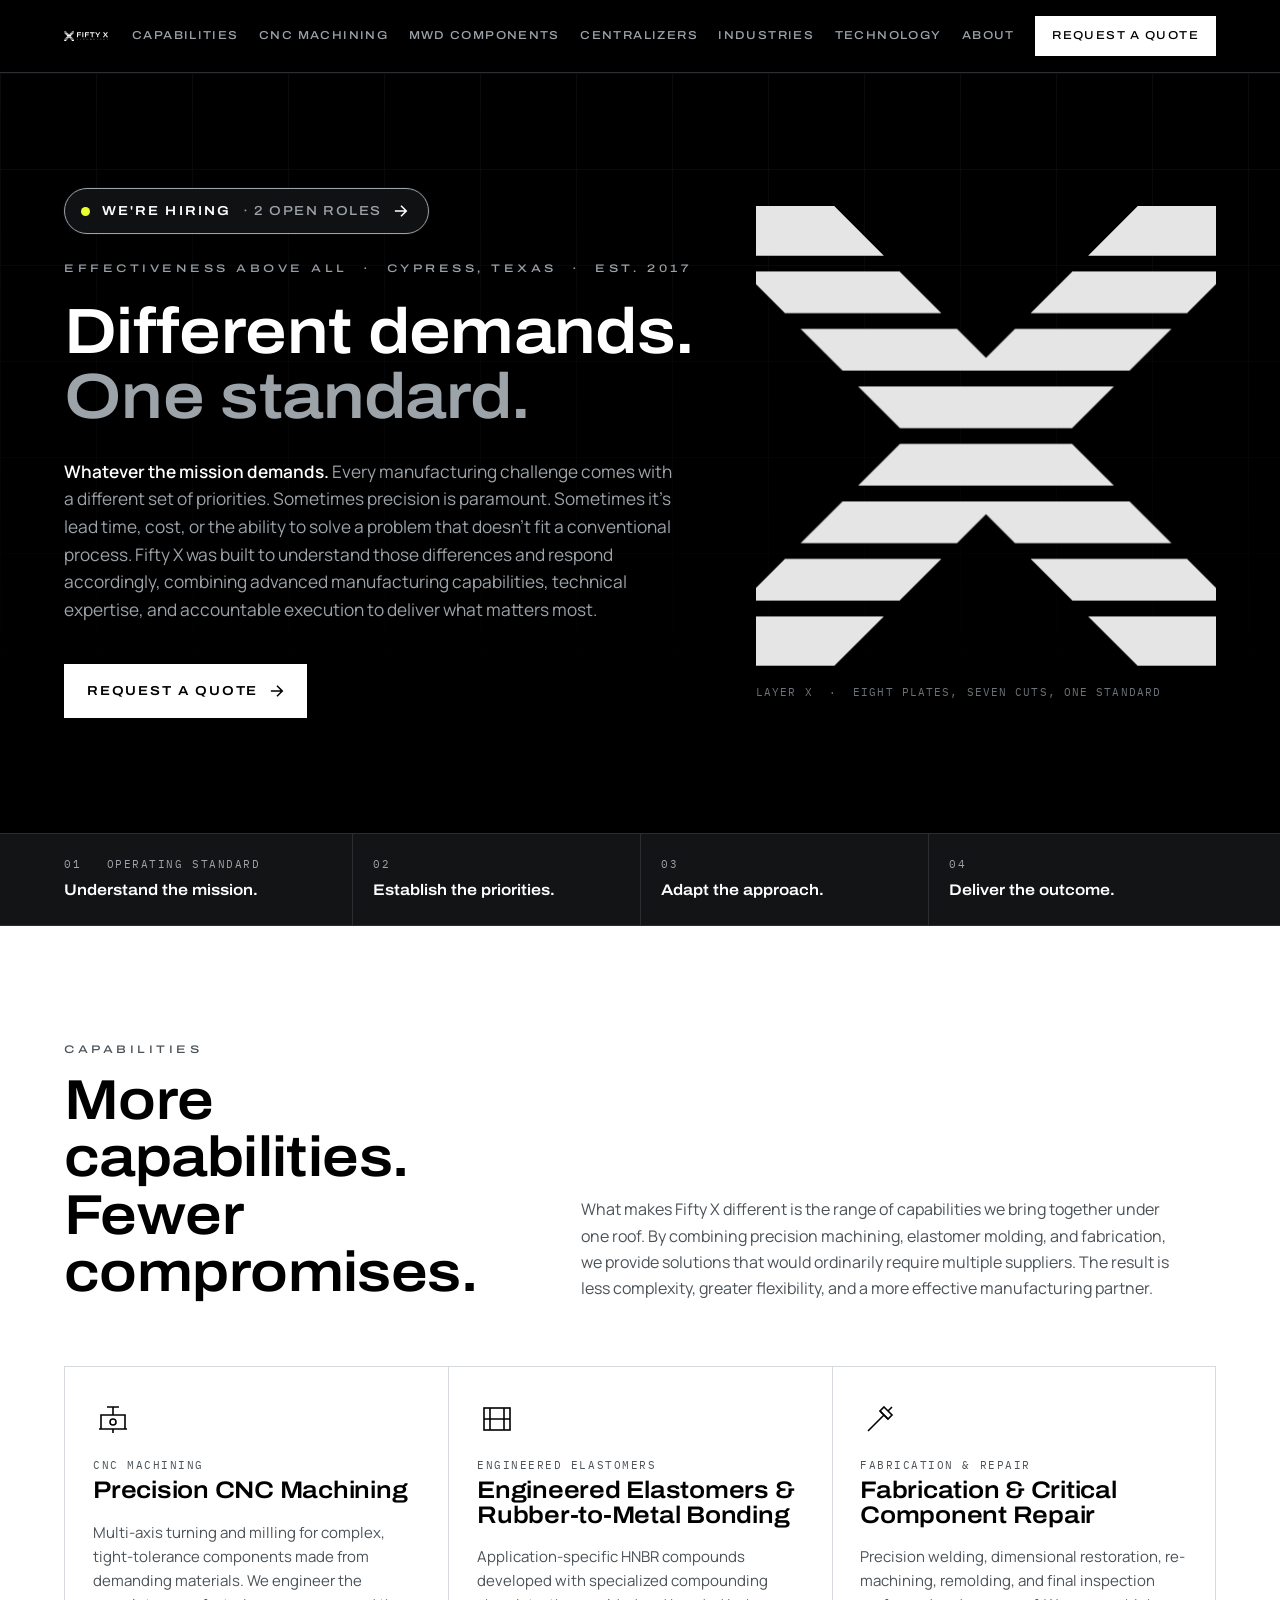
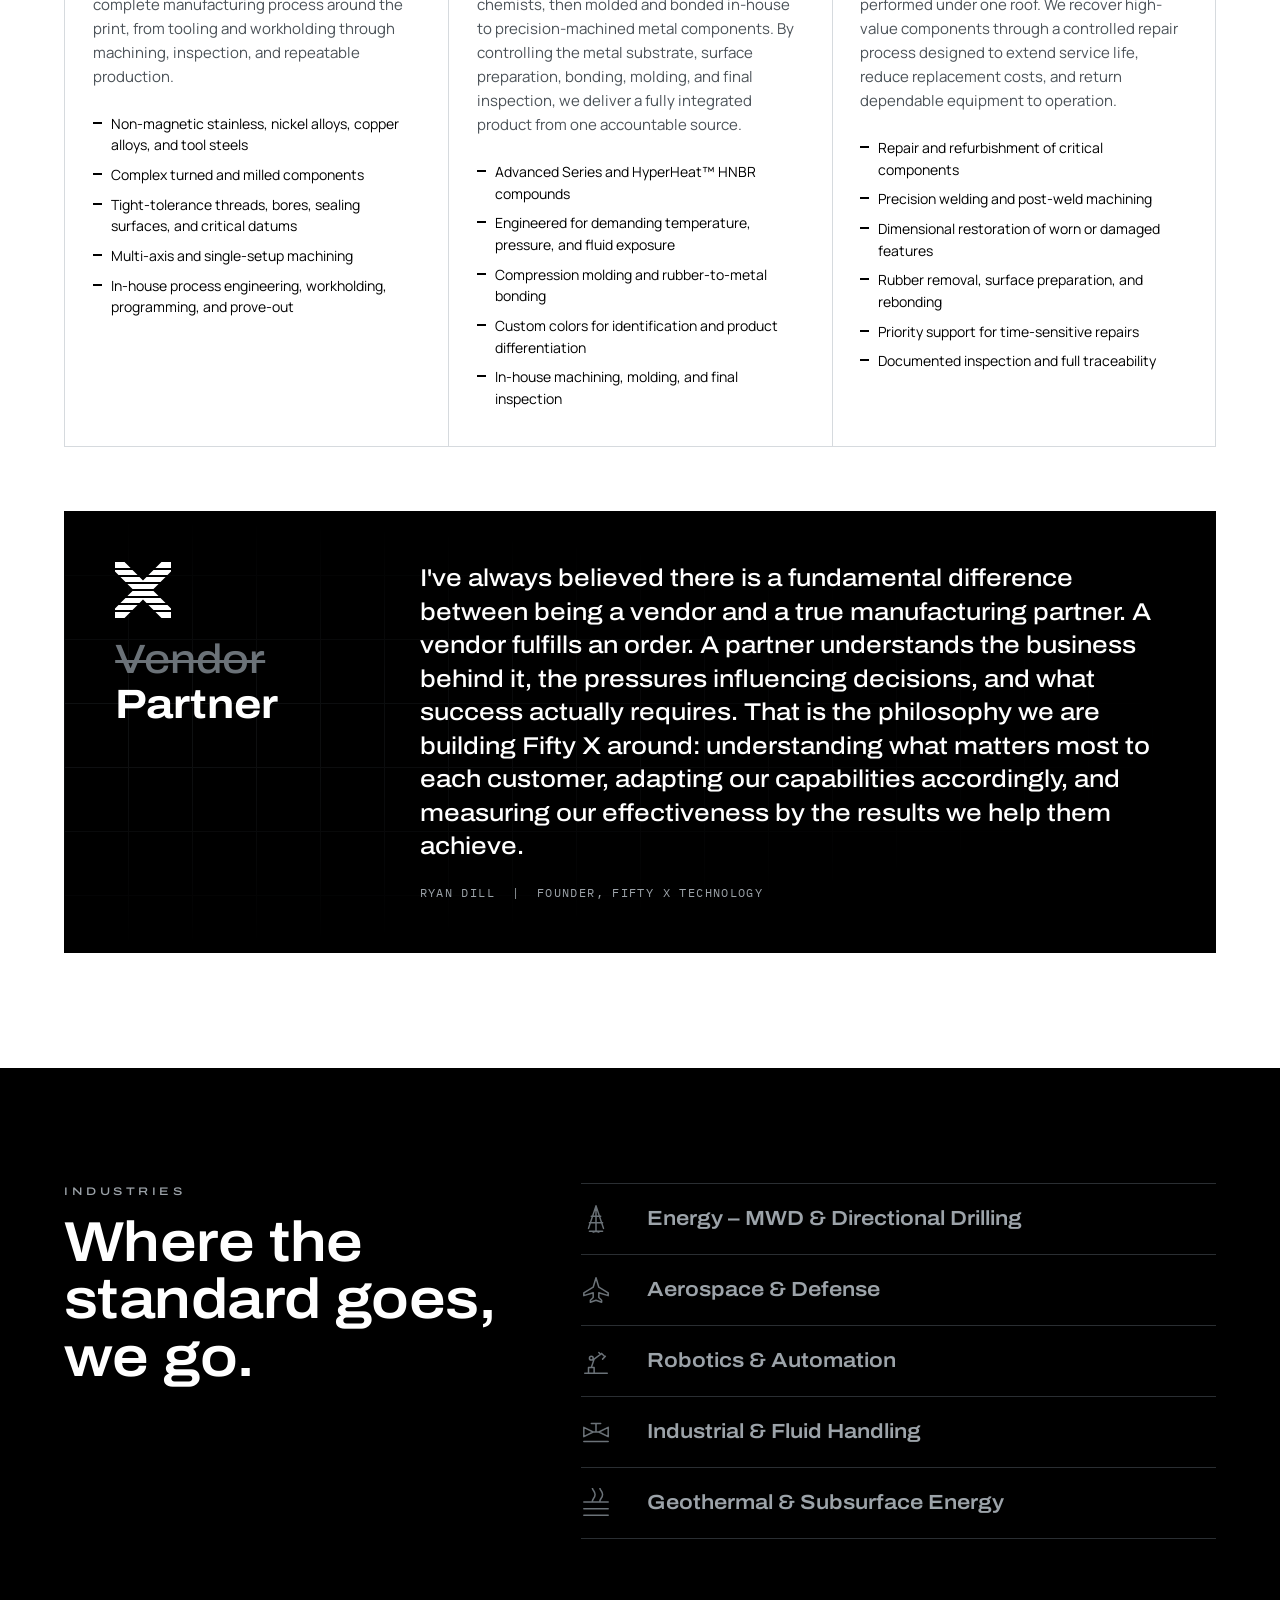
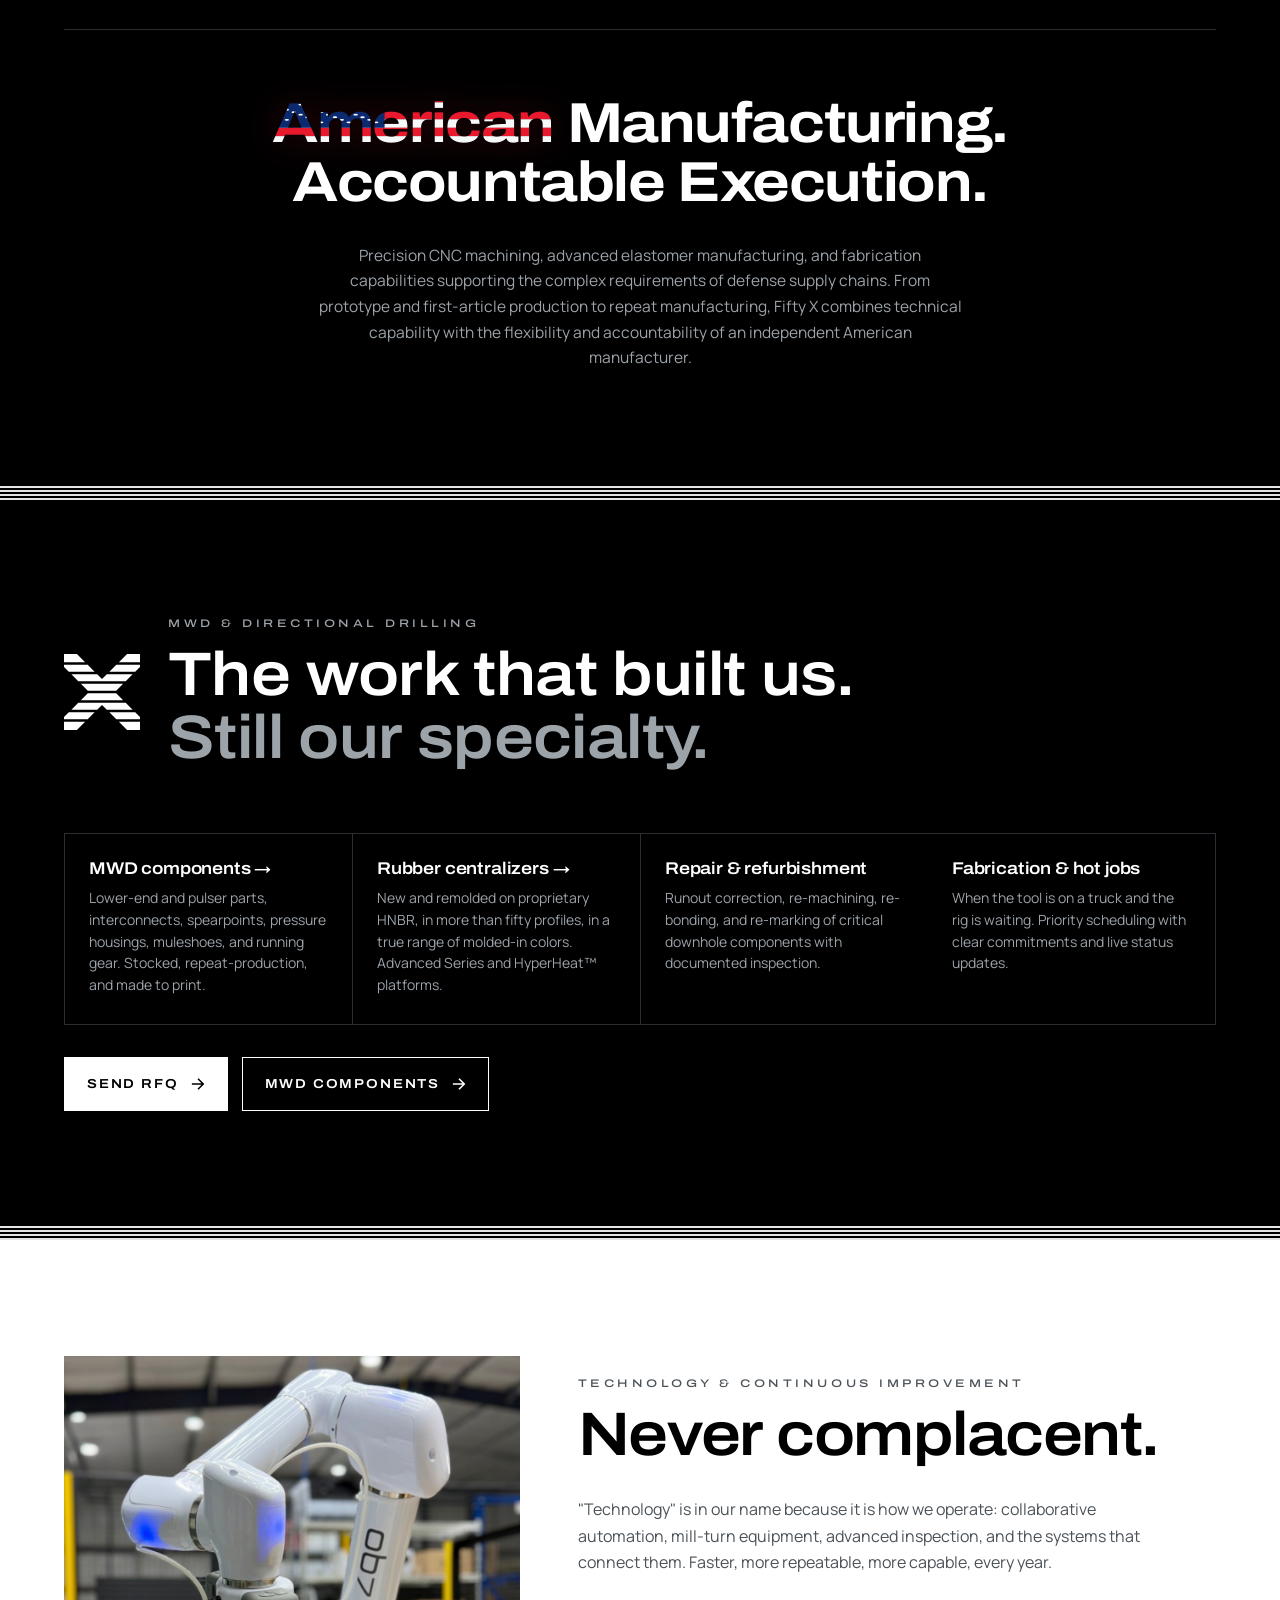
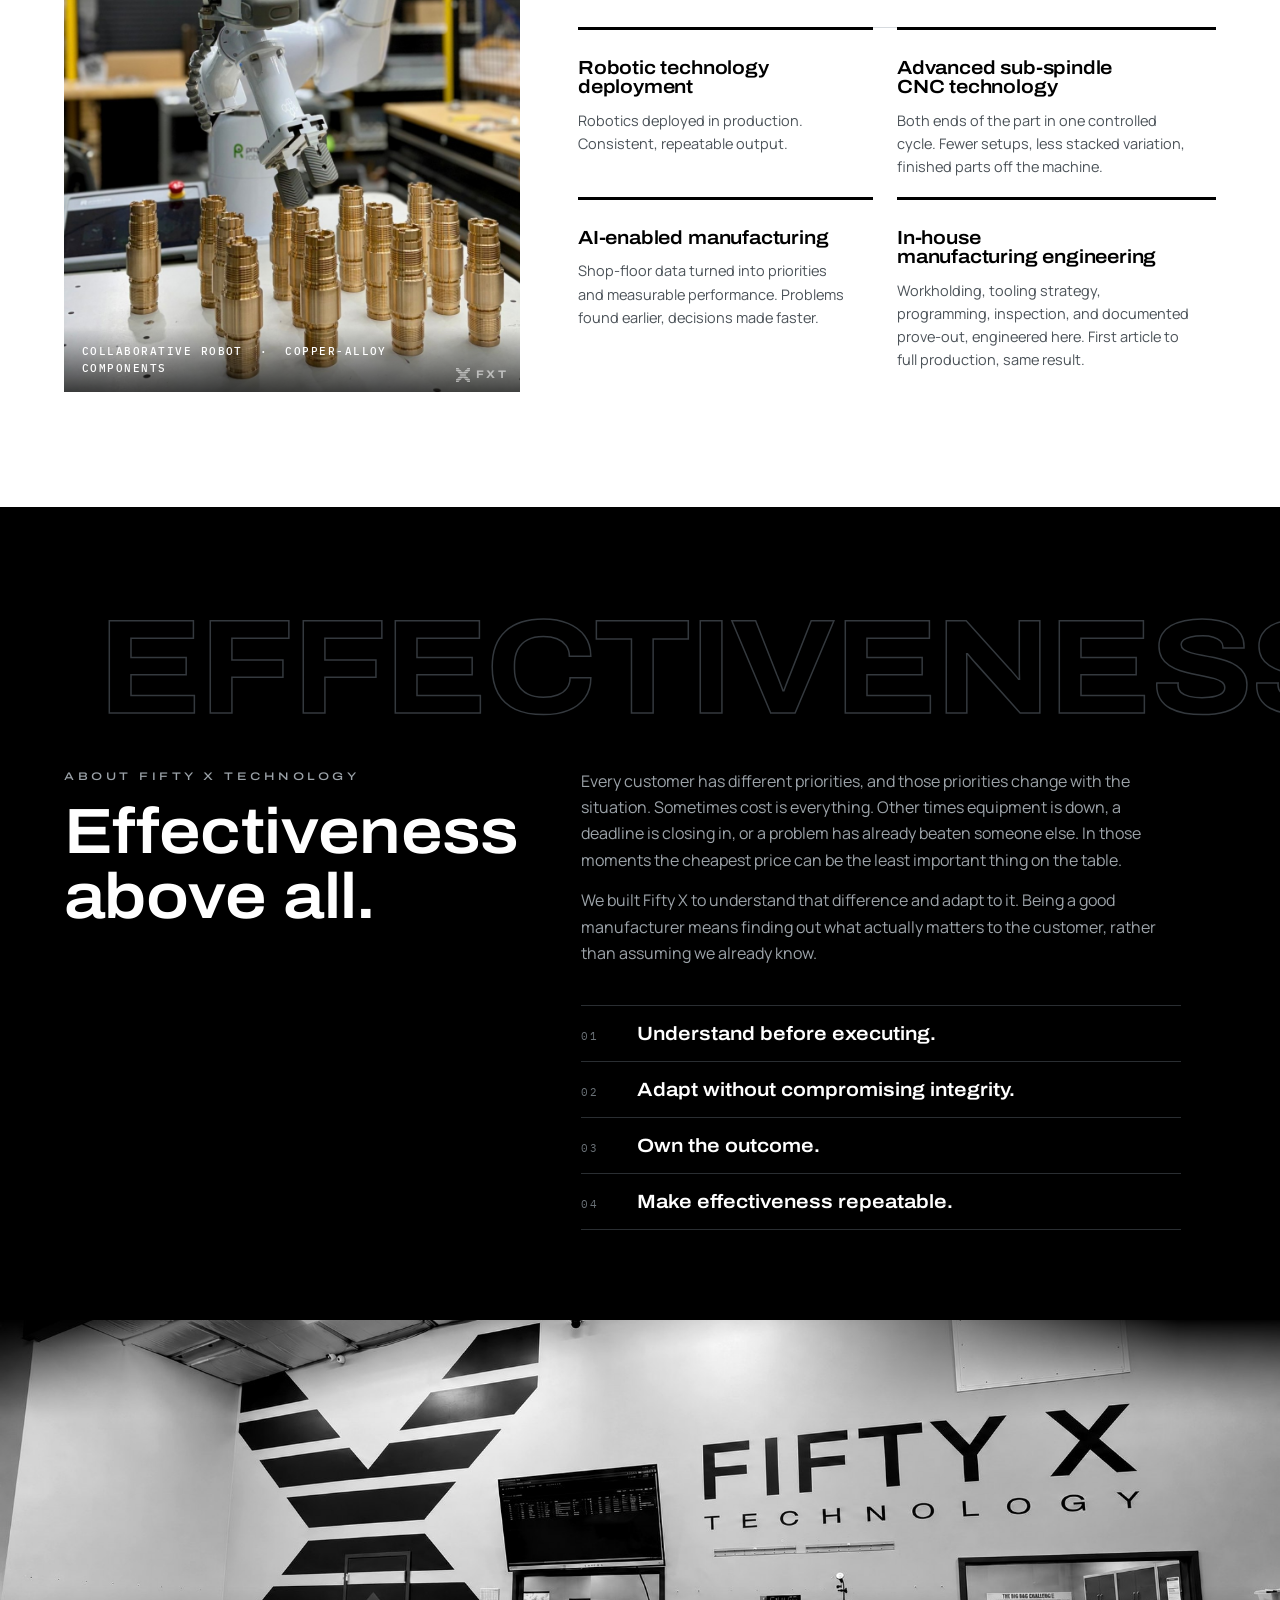
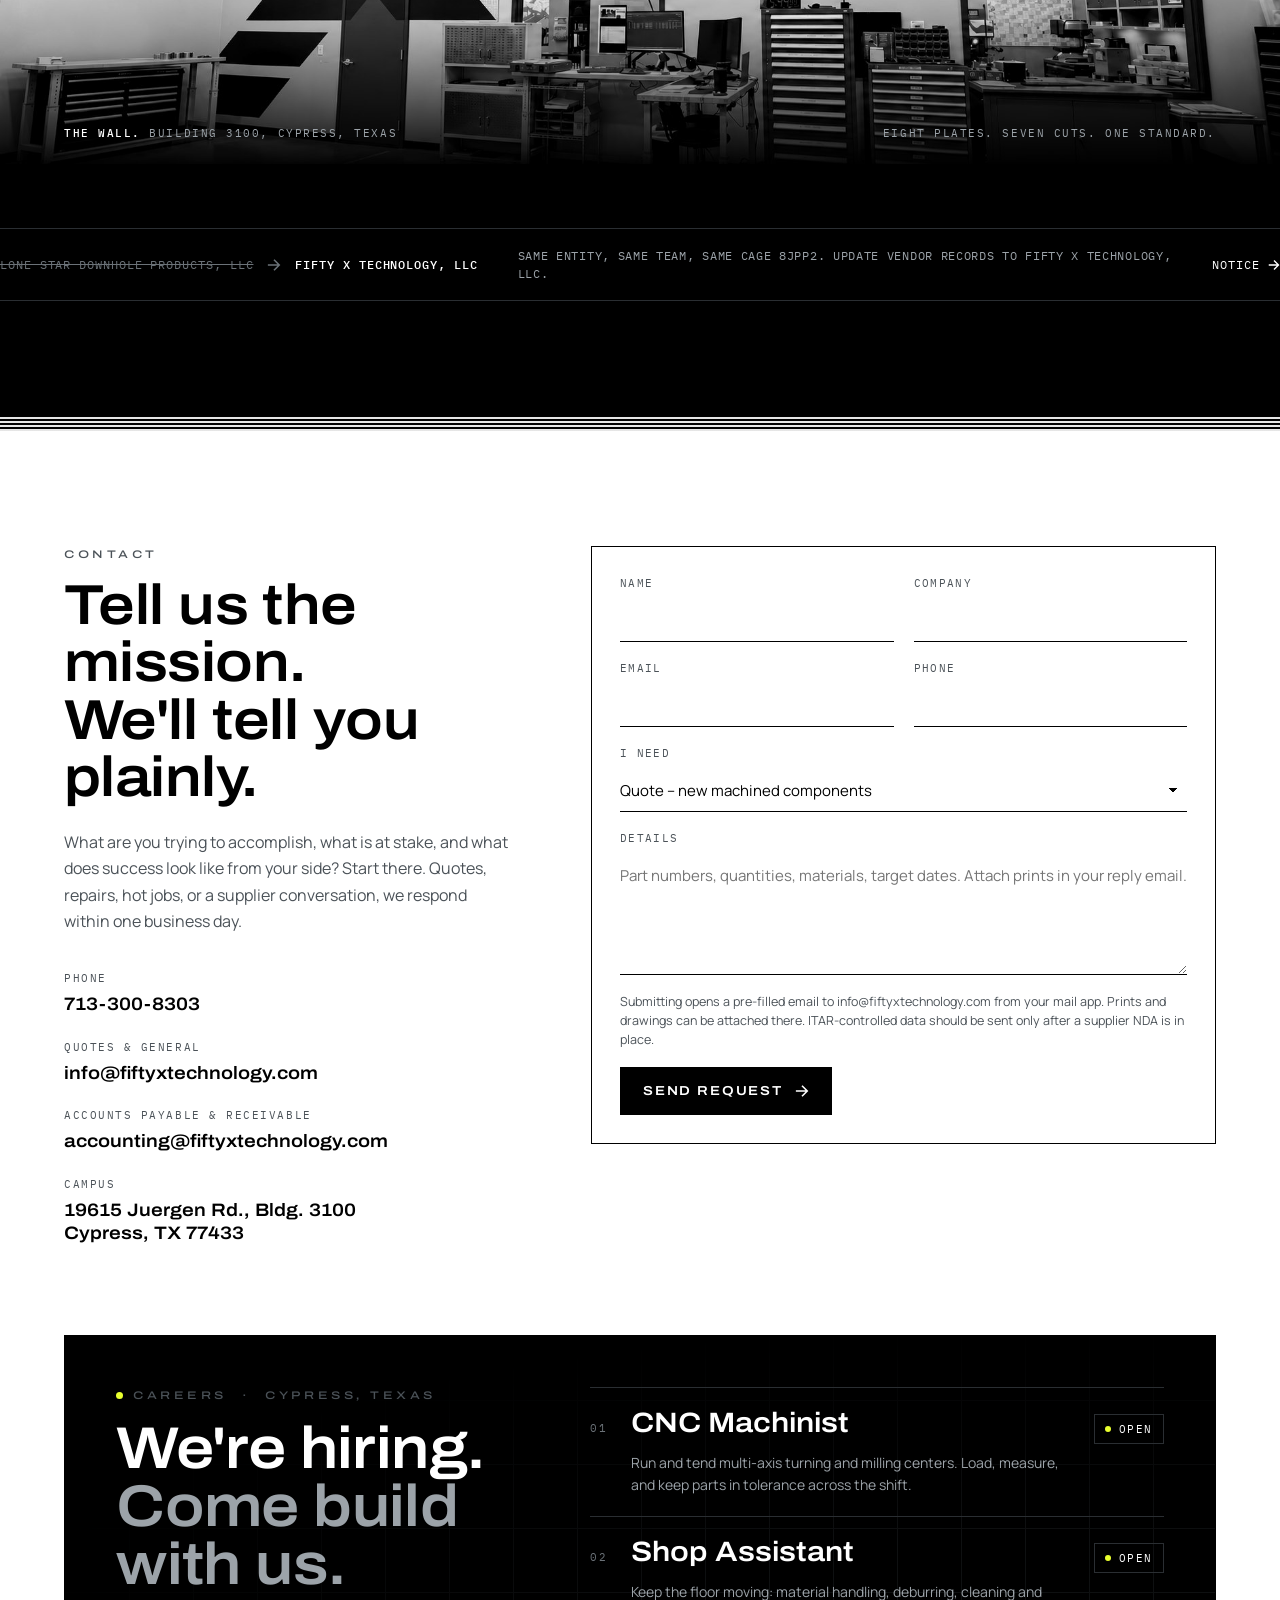
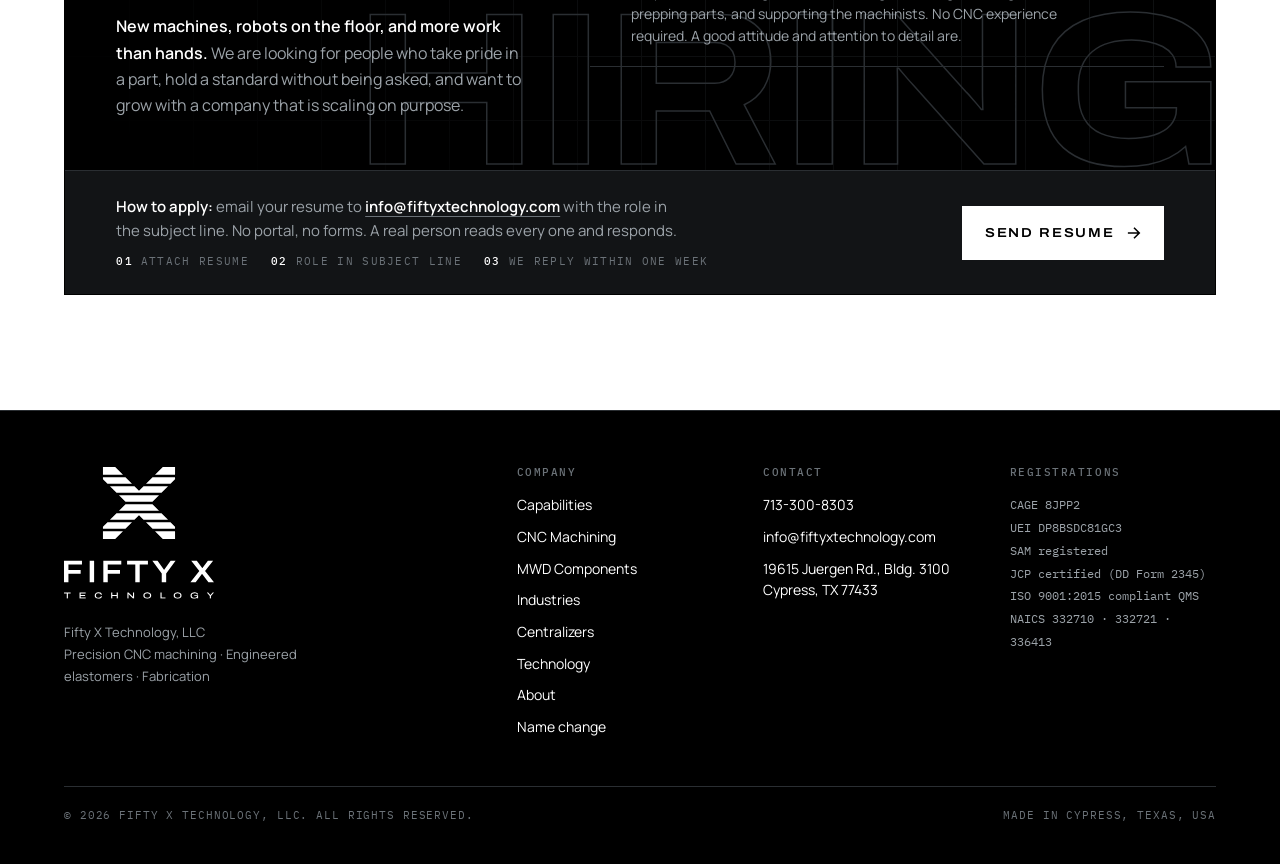
==== commit f4daf22d: "v4.7: patriotic hover on hero X, turnkey line removed" ====
--- a/index.html
+++ b/index.html
@@ -127,6 +127,17 @@
   .hero-mark .p1{animation-delay:.05s}.hero-mark .p2{animation-delay:.12s}.hero-mark .p3{animation-delay:.19s}.hero-mark .p4{animation-delay:.26s}
   .hero-mark .p5{animation-delay:.33s}.hero-mark .p6{animation-delay:.40s}.hero-mark .p7{animation-delay:.47s}.hero-mark .p8{animation-delay:.54s}
 }
+.hero-mark .plates{filter:drop-shadow(0 0 0 rgba(232,25,44,0)) drop-shadow(0 0 0 rgba(255,255,255,0)) drop-shadow(0 0 0 rgba(46,107,255,0));transition:filter .6s}
+.hero-mark .plate{transition:stroke-width .5s,transform .5s cubic-bezier(.2,.8,.2,1);stroke:url(#usa-rim);stroke-width:0;paint-order:stroke;stroke-linejoin:round}
+.hero-mark:hover .plate{stroke-width:.8}
+.hero-mark:hover .plates{animation:usa-halo 3.6s linear infinite}
+@keyframes usa-halo{
+  0%{filter:drop-shadow(-3px 0 5px rgba(232,25,44,.34)) drop-shadow(0 -3px 5px rgba(255,255,255,.22)) drop-shadow(3px 0 5px rgba(46,107,255,.4))}
+  33%{filter:drop-shadow(1.5px -2.6px 5px rgba(232,25,44,.34)) drop-shadow(2.6px 1.5px 5px rgba(255,255,255,.22)) drop-shadow(-1.5px 2.6px 5px rgba(46,107,255,.4))}
+  66%{filter:drop-shadow(1.5px 2.6px 5px rgba(232,25,44,.34)) drop-shadow(-2.6px 1.5px 5px rgba(255,255,255,.22)) drop-shadow(-1.5px -2.6px 5px rgba(46,107,255,.4))}
+  100%{filter:drop-shadow(-3px 0 5px rgba(232,25,44,.34)) drop-shadow(0 -3px 5px rgba(255,255,255,.22)) drop-shadow(3px 0 5px rgba(46,107,255,.4))}
+}
+@media (prefers-reduced-motion:reduce){.hero-mark:hover .plates{animation:none;filter:drop-shadow(0 0 8px rgba(232,25,44,.4)) drop-shadow(0 0 8px rgba(255,255,255,.2)) drop-shadow(0 0 8px rgba(46,107,255,.45))}}
 .hero-mark .tag{margin-top:18px;font-family:var(--mono);font-size:11px;letter-spacing:.1em;text-transform:uppercase;color:var(--steel-2)}
 @media (max-width:900px){
   .hero .wrap{grid-template-columns:1fr;gap:40px}
@@ -380,15 +391,6 @@
 .p-list .n{font-family:var(--mono);font-size:11px;letter-spacing:.14em;color:var(--steel-2)}
 .p-list b{font-family:var(--display);font-stretch:112.5%;font-weight:600;font-size:clamp(18px,1.5vw,22px);line-height:1.2}
 
-.turnkey-line{margin-top:clamp(48px,6vw,80px);display:grid;grid-template-columns:auto minmax(0,1fr) auto;gap:16px 40px;align-items:center;padding:24px 28px;border:1px solid var(--ink);background:var(--ink);color:var(--paper);text-decoration:none;transition:background .2s,color .2s}
-.turnkey-line .k{font-family:var(--display);font-stretch:112.5%;font-weight:600;font-size:18px;white-space:nowrap}
-.turnkey-line .v{font-size:14.5px;line-height:1.55;color:var(--steel);max-width:70ch}
-.turnkey-line .go{display:inline-flex;align-items:center;gap:10px;font-family:var(--mono);font-size:11px;letter-spacing:.14em;text-transform:uppercase;white-space:nowrap}
-.turnkey-line .go svg{width:14px;height:14px;transition:transform .2s}
-.turnkey-line:hover{background:var(--paper);color:var(--ink)}
-.turnkey-line:hover .v{color:var(--slate)}
-.turnkey-line:hover .go svg{transform:translateX(4px)}
-@media (max-width:900px){.turnkey-line{grid-template-columns:1fr}}
 
 /* ---------- industries: american manufacturing ---------- */
 .usa{margin-top:clamp(56px,7vw,96px);padding-top:clamp(44px,5vw,72px);border-top:1px solid var(--hair-d);text-align:center}
@@ -465,7 +467,13 @@
     </div>
     <div class="hero-mark" aria-hidden="true">
       <svg viewBox="0 0 100 100">
-        <g>
+        <defs>
+          <linearGradient id="usa-rim" gradientUnits="userSpaceOnUse" x1="0" y1="0" x2="100" y2="100">
+            <stop offset="0" stop-color="#E8192C"/><stop offset=".33" stop-color="#FFFFFF"/><stop offset=".66" stop-color="#2E6BFF"/><stop offset="1" stop-color="#E8192C"/>
+            <animateTransform attributeName="gradientTransform" type="rotate" from="0 50 50" to="360 50 50" dur="6s" repeatCount="indefinite"/>
+          </linearGradient>
+        </defs>
+        <g class="plates">
           <path class="plate p1" d="M0 10.8 L0 0 L17 0 L27.8 10.8 Z M100 0 L100 10.8 L72.2 10.8 L83 0 Z"/>
           <path class="plate p2" d="M0 17 L0 14.2 L31.2 14.2 L40.3 23.3 L6.3 23.3 Z M100 17 L93.7 23.3 L59.7 23.3 L68.8 14.2 L100 14.2 Z"/>
           <path class="plate p3" d="M18.8 35.8 L9.7 26.7 L43.7 26.7 L50 33 L56.3 26.7 L90.3 26.7 L81.2 35.8 Z"/>
@@ -553,11 +561,6 @@
       </div>
     </aside>
 
-    <a class="turnkey-line" href="cnc.html#capabilities">
-      <span class="k">Turnkey components</span>
-      <span class="v">Machined, molded, fabricated, finished, inspected, and certified under one purchase order. One partner, one accountable name.</span>
-      <span class="go">CNC Machining <svg><use href="#arrow"/></svg></span>
-    </a>
   </div>
 </section>
 
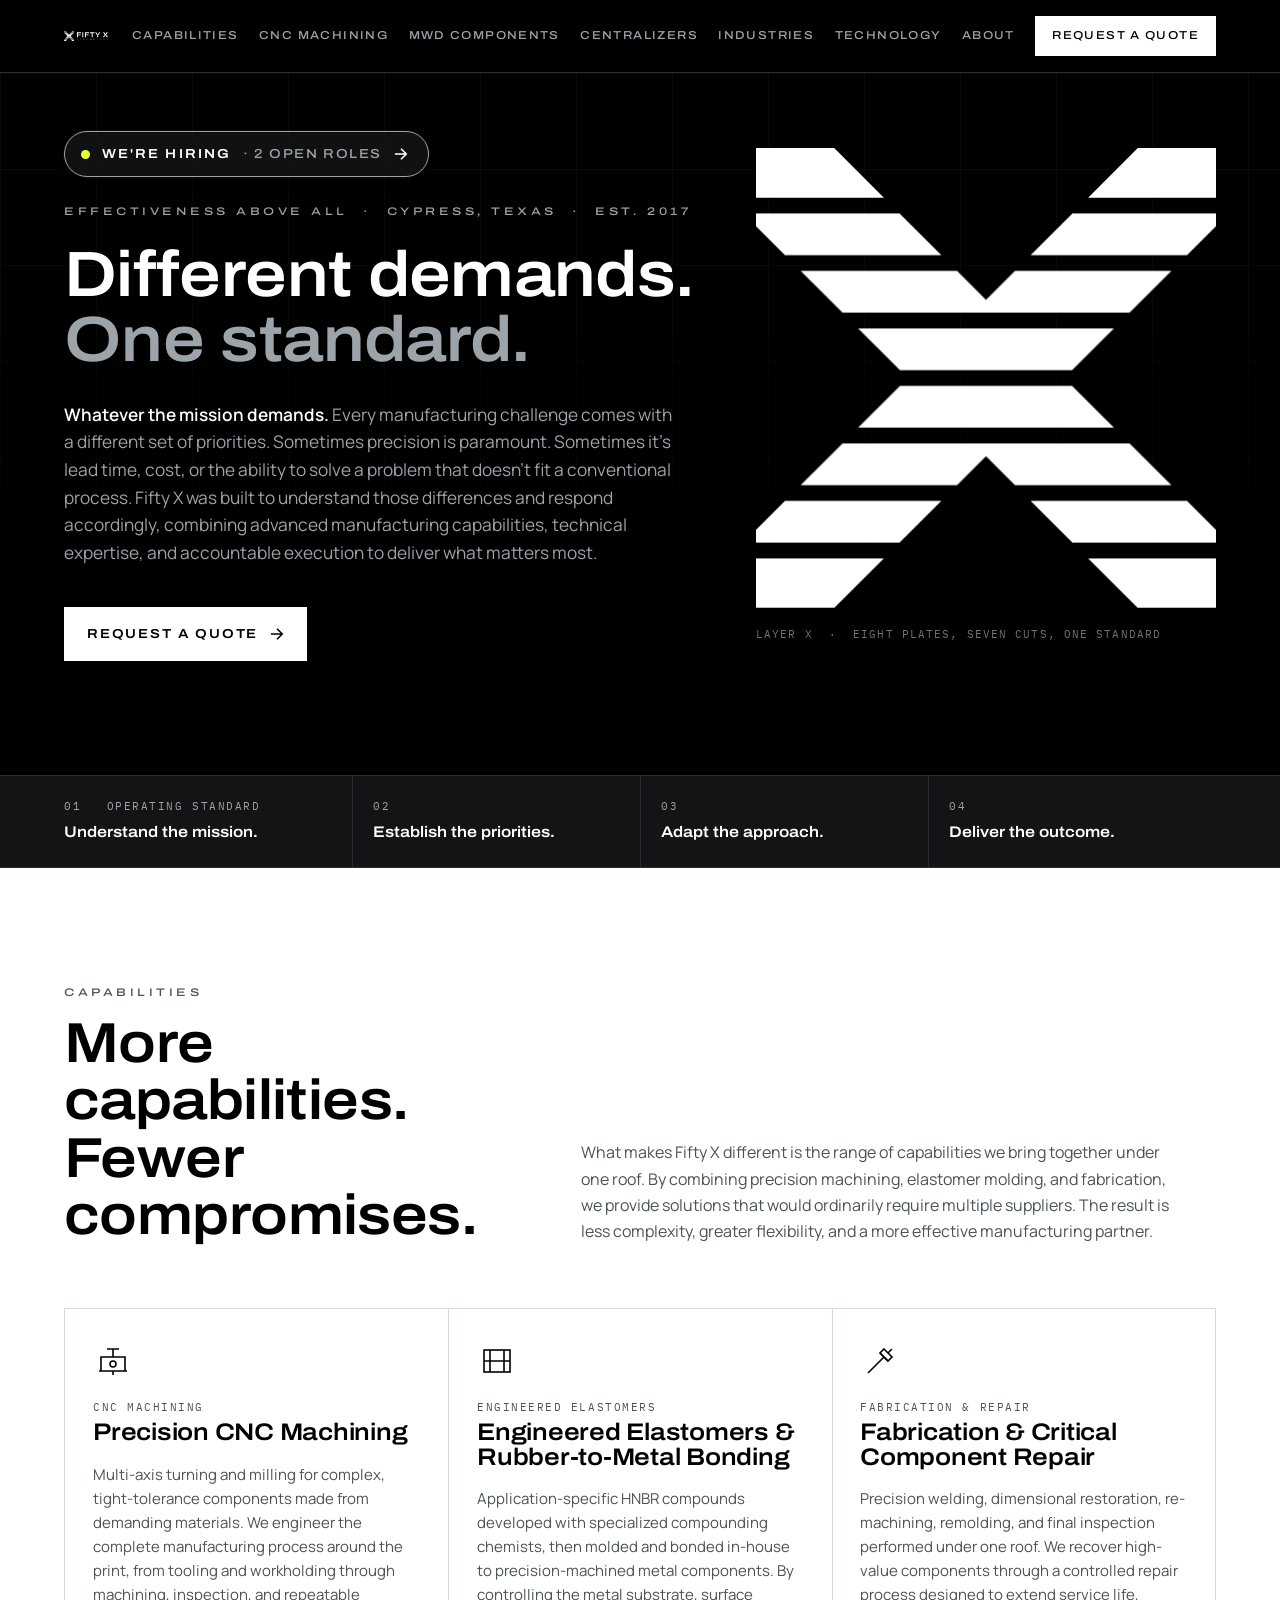
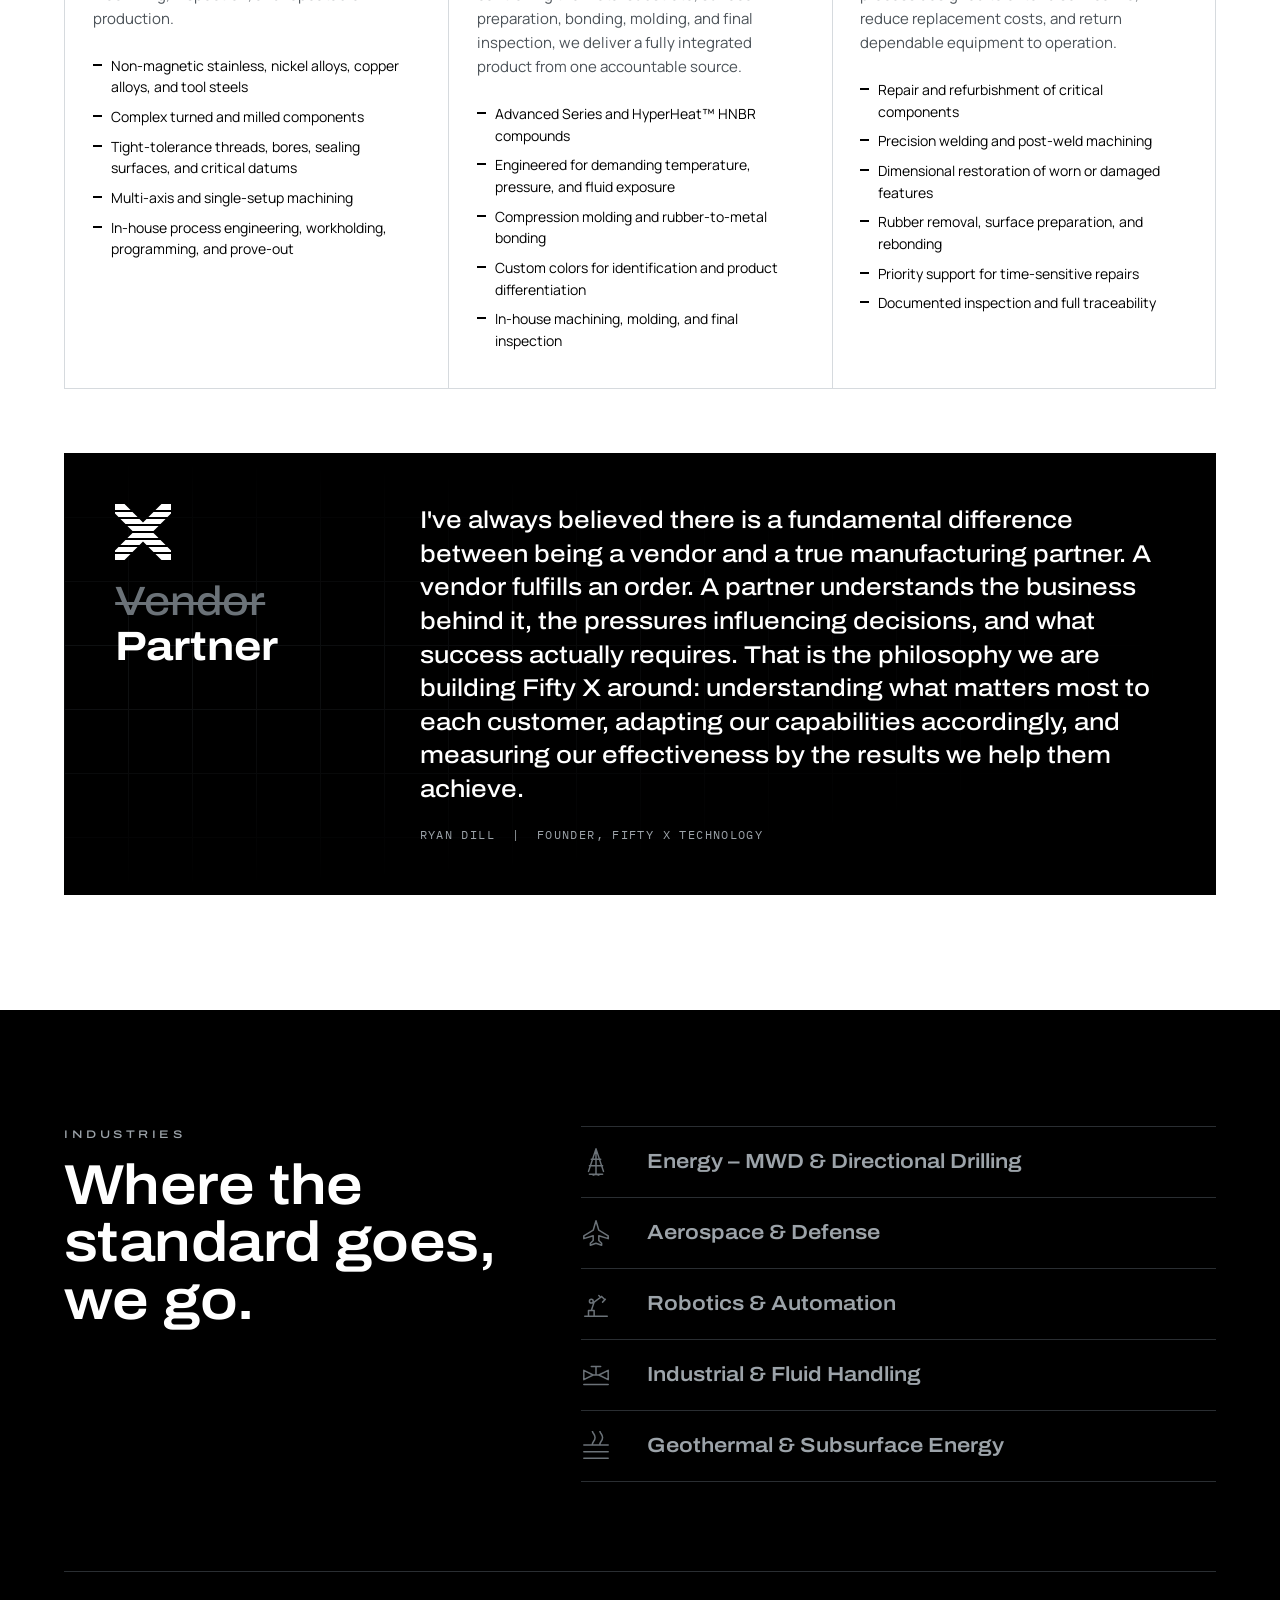
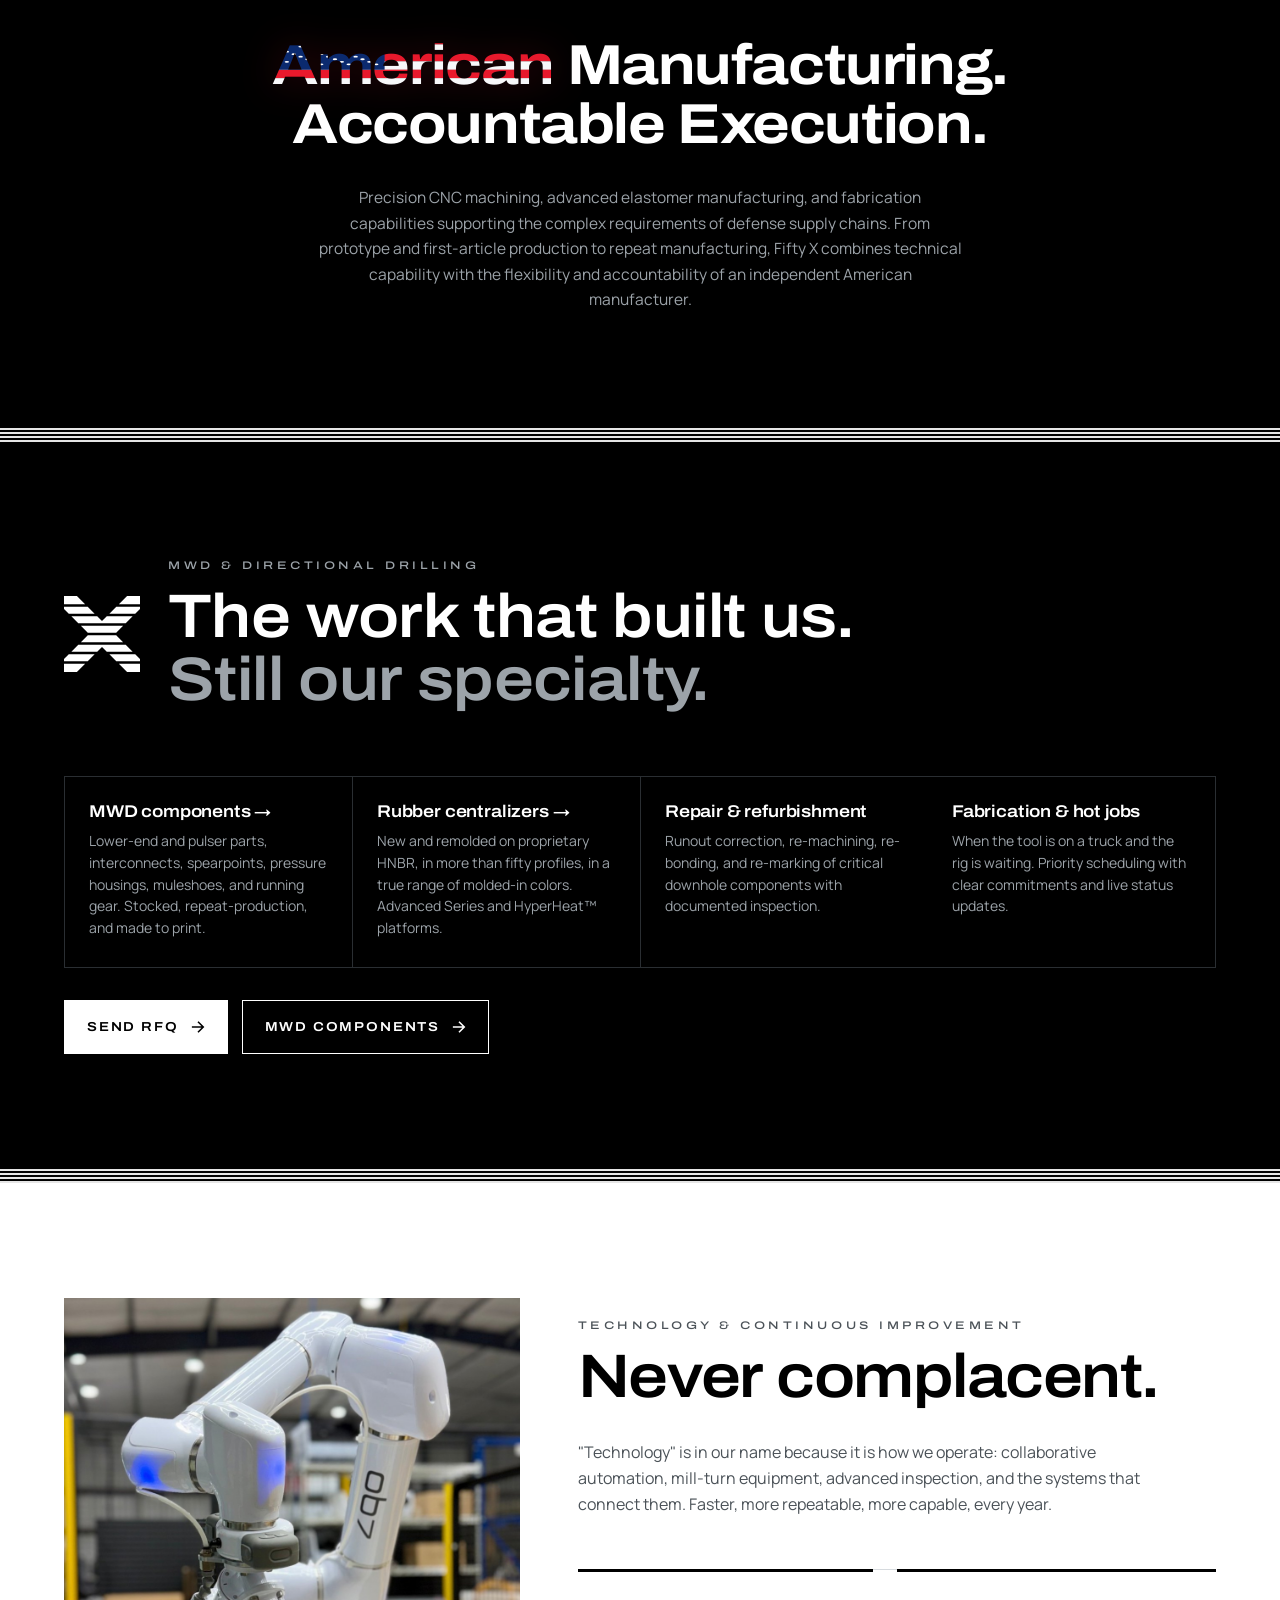
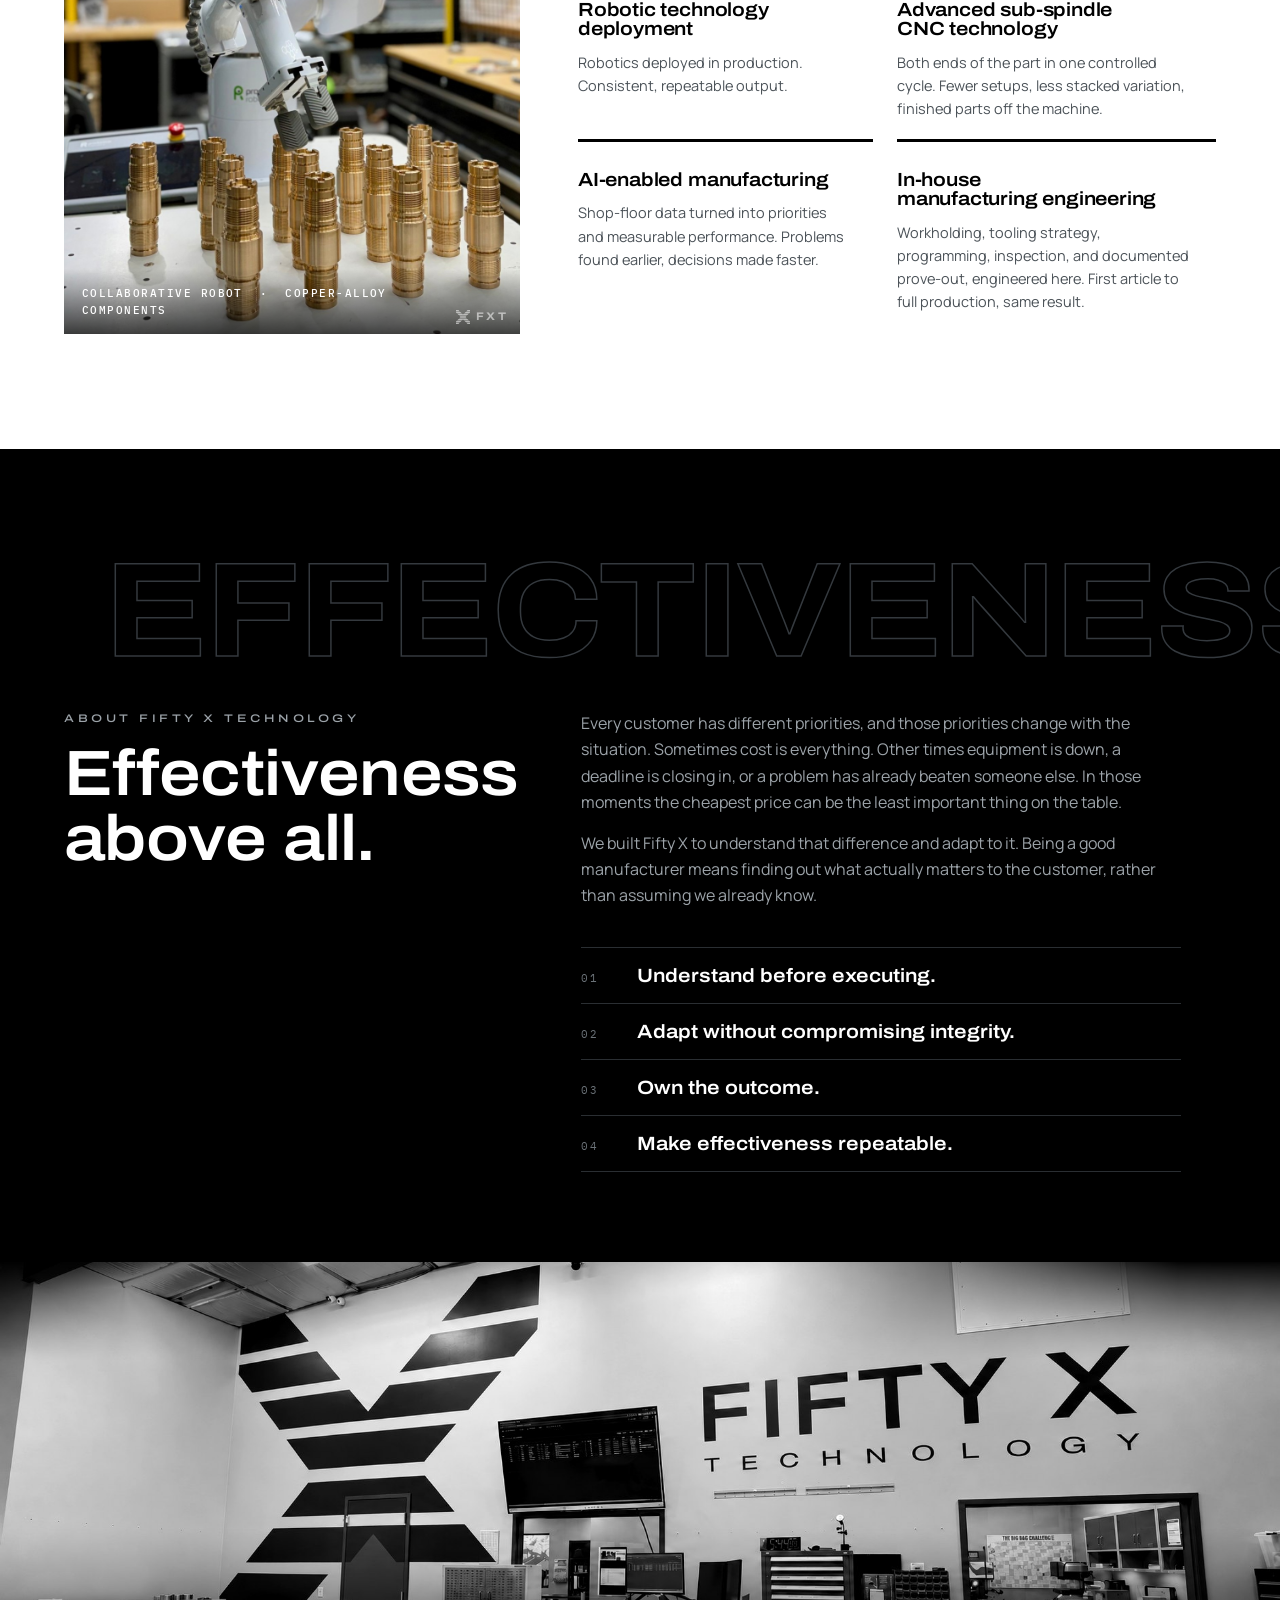
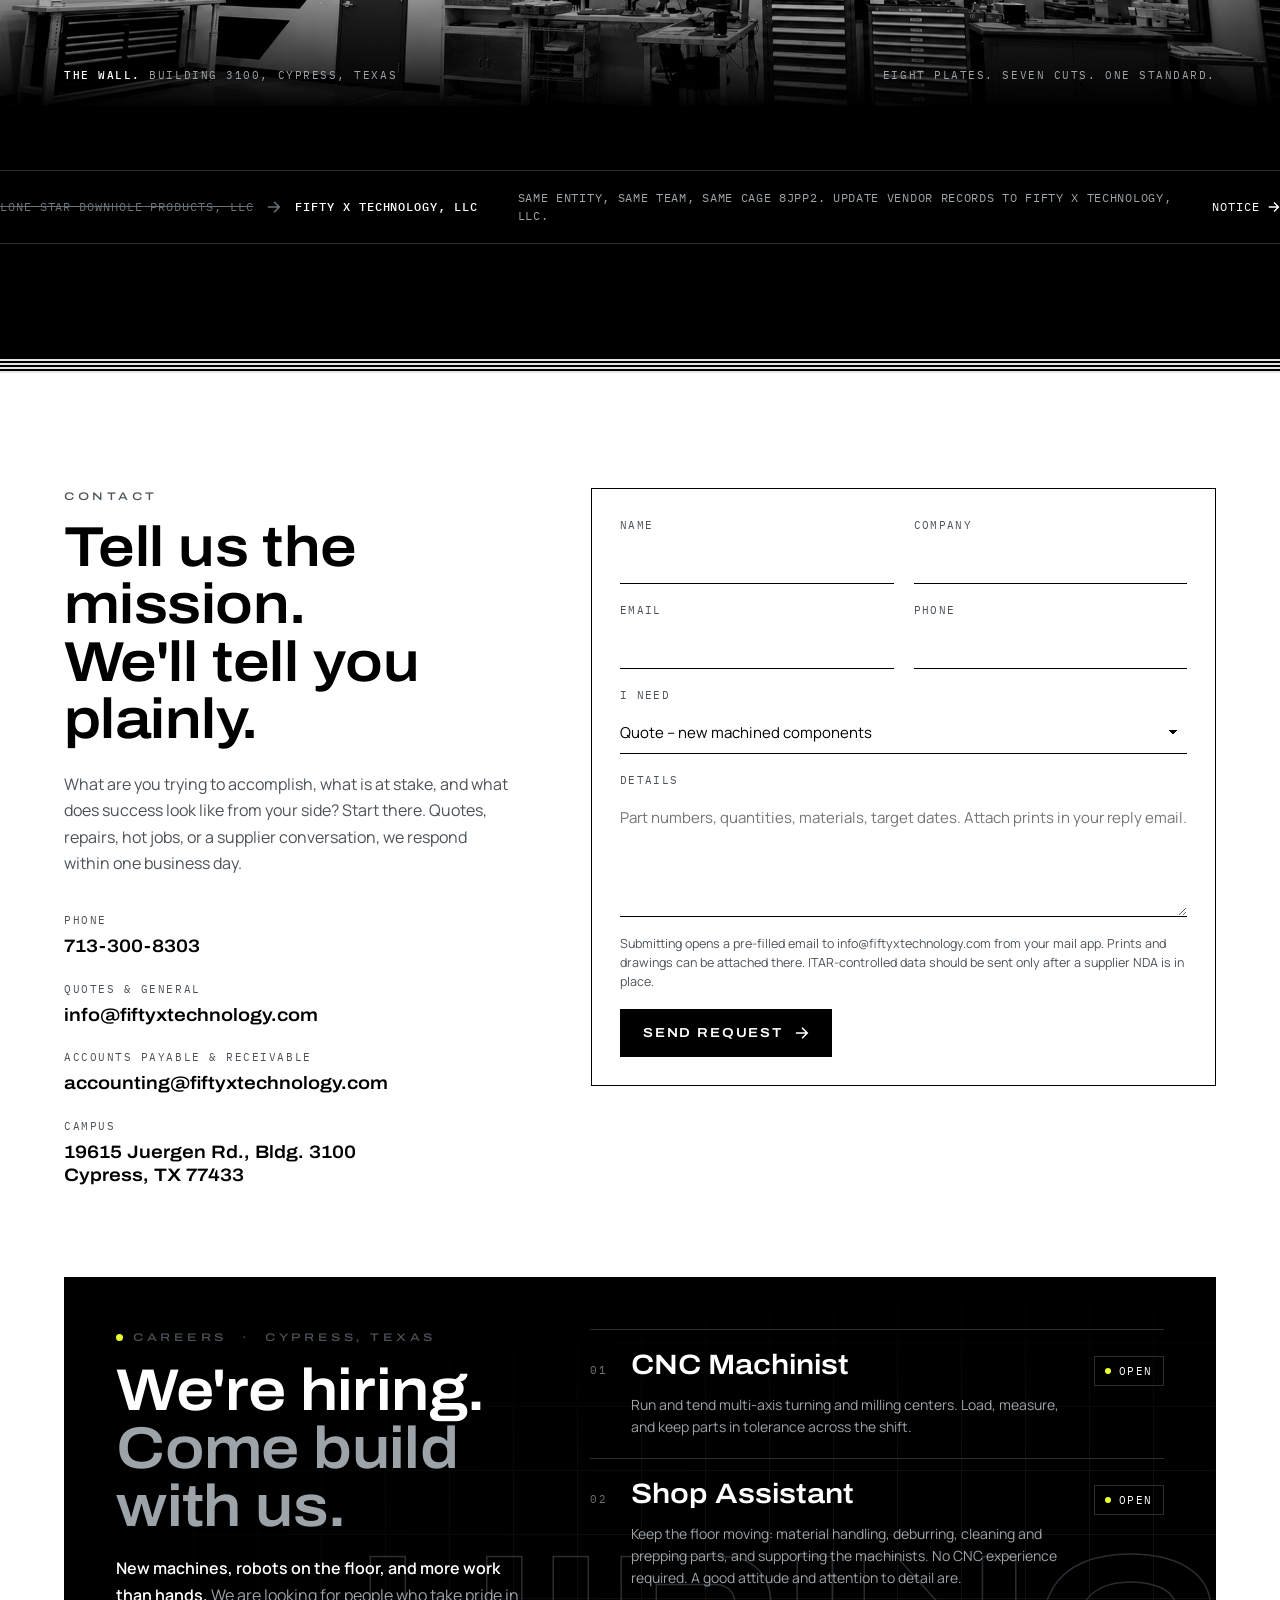
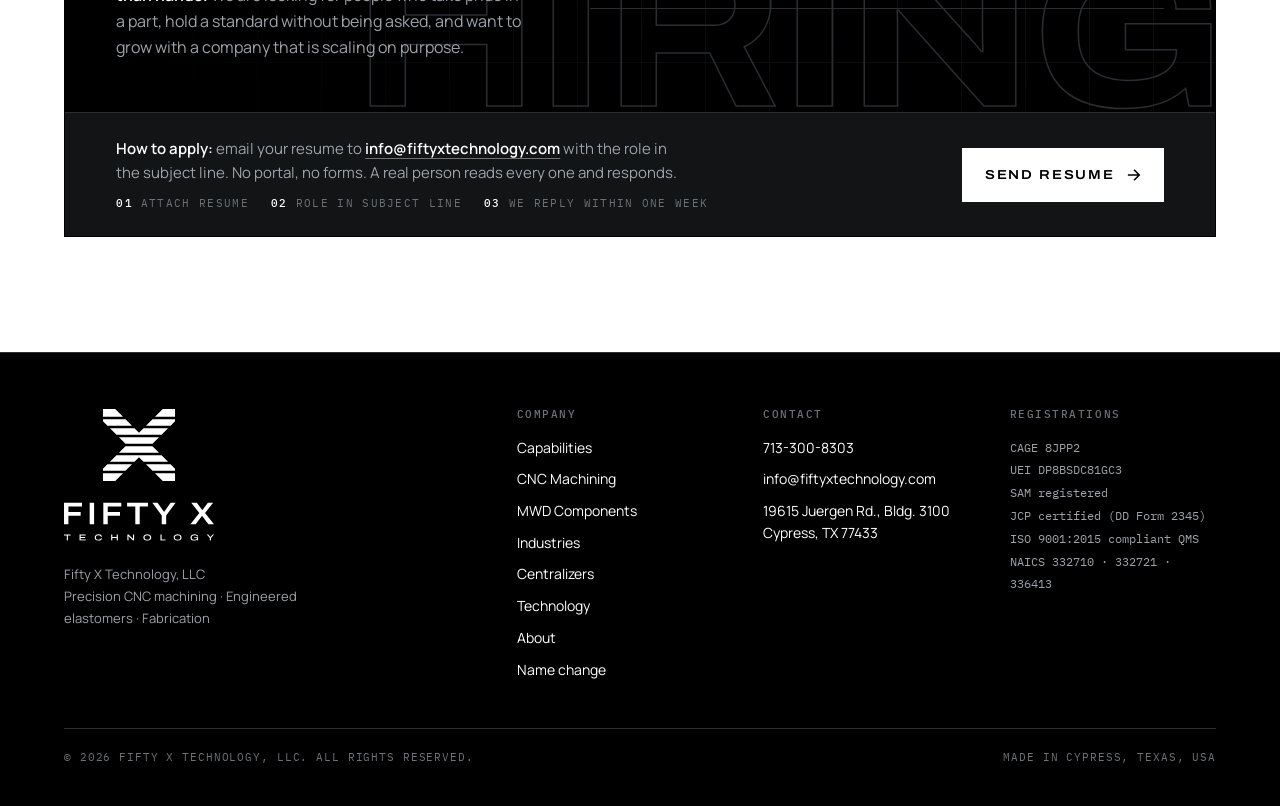
==== commit 59f37875: "v4.8: revert X hover, fix CNC CSS, tighten hero top on all pages" ====
--- a/index.html
+++ b/index.html
@@ -110,7 +110,7 @@
 /* ---------- hero ---------- */
 .hero{position:relative;overflow:hidden;background:var(--ink)}
 .hero::before{content:"";position:absolute;inset:0;background-image:linear-gradient(var(--hair-d) 1px,transparent 1px),linear-gradient(90deg,var(--hair-d) 1px,transparent 1px);background-size:96px 96px;opacity:.28;mask-image:linear-gradient(to bottom,rgba(0,0,0,.9),transparent 90%);-webkit-mask-image:linear-gradient(to bottom,rgba(0,0,0,.9),transparent 90%)}
-.hero .wrap{position:relative;display:grid;grid-template-columns:minmax(0,7fr) minmax(0,5fr);gap:48px;align-items:center;padding-block:clamp(64px,9vw,128px)}
+.hero .wrap{position:relative;display:grid;grid-template-columns:minmax(0,7fr) minmax(0,5fr);gap:48px;align-items:center;padding-block:clamp(36px,4.5vw,64px) clamp(64px,9vw,128px)}
 .hero h1{font-size:clamp(36px,5vw,72px);margin-top:22px}
 .hero h1 em{font-style:normal;color:var(--steel)}
 .hero .lede{max-width:56ch;margin-top:28px;font-size:clamp(16px,1.35vw,19px);line-height:1.6;color:var(--steel)}
@@ -127,17 +127,6 @@
   .hero-mark .p1{animation-delay:.05s}.hero-mark .p2{animation-delay:.12s}.hero-mark .p3{animation-delay:.19s}.hero-mark .p4{animation-delay:.26s}
   .hero-mark .p5{animation-delay:.33s}.hero-mark .p6{animation-delay:.40s}.hero-mark .p7{animation-delay:.47s}.hero-mark .p8{animation-delay:.54s}
 }
-.hero-mark .plates{filter:drop-shadow(0 0 0 rgba(232,25,44,0)) drop-shadow(0 0 0 rgba(255,255,255,0)) drop-shadow(0 0 0 rgba(46,107,255,0));transition:filter .6s}
-.hero-mark .plate{transition:stroke-width .5s,transform .5s cubic-bezier(.2,.8,.2,1);stroke:url(#usa-rim);stroke-width:0;paint-order:stroke;stroke-linejoin:round}
-.hero-mark:hover .plate{stroke-width:.8}
-.hero-mark:hover .plates{animation:usa-halo 3.6s linear infinite}
-@keyframes usa-halo{
-  0%{filter:drop-shadow(-3px 0 5px rgba(232,25,44,.34)) drop-shadow(0 -3px 5px rgba(255,255,255,.22)) drop-shadow(3px 0 5px rgba(46,107,255,.4))}
-  33%{filter:drop-shadow(1.5px -2.6px 5px rgba(232,25,44,.34)) drop-shadow(2.6px 1.5px 5px rgba(255,255,255,.22)) drop-shadow(-1.5px 2.6px 5px rgba(46,107,255,.4))}
-  66%{filter:drop-shadow(1.5px 2.6px 5px rgba(232,25,44,.34)) drop-shadow(-2.6px 1.5px 5px rgba(255,255,255,.22)) drop-shadow(-1.5px -2.6px 5px rgba(46,107,255,.4))}
-  100%{filter:drop-shadow(-3px 0 5px rgba(232,25,44,.34)) drop-shadow(0 -3px 5px rgba(255,255,255,.22)) drop-shadow(3px 0 5px rgba(46,107,255,.4))}
-}
-@media (prefers-reduced-motion:reduce){.hero-mark:hover .plates{animation:none;filter:drop-shadow(0 0 8px rgba(232,25,44,.4)) drop-shadow(0 0 8px rgba(255,255,255,.2)) drop-shadow(0 0 8px rgba(46,107,255,.45))}}
 .hero-mark .tag{margin-top:18px;font-family:var(--mono);font-size:11px;letter-spacing:.1em;text-transform:uppercase;color:var(--steel-2)}
 @media (max-width:900px){
   .hero .wrap{grid-template-columns:1fr;gap:40px}
@@ -467,13 +456,7 @@
     </div>
     <div class="hero-mark" aria-hidden="true">
       <svg viewBox="0 0 100 100">
-        <defs>
-          <linearGradient id="usa-rim" gradientUnits="userSpaceOnUse" x1="0" y1="0" x2="100" y2="100">
-            <stop offset="0" stop-color="#E8192C"/><stop offset=".33" stop-color="#FFFFFF"/><stop offset=".66" stop-color="#2E6BFF"/><stop offset="1" stop-color="#E8192C"/>
-            <animateTransform attributeName="gradientTransform" type="rotate" from="0 50 50" to="360 50 50" dur="6s" repeatCount="indefinite"/>
-          </linearGradient>
-        </defs>
-        <g class="plates">
+        <g>
           <path class="plate p1" d="M0 10.8 L0 0 L17 0 L27.8 10.8 Z M100 0 L100 10.8 L72.2 10.8 L83 0 Z"/>
           <path class="plate p2" d="M0 17 L0 14.2 L31.2 14.2 L40.3 23.3 L6.3 23.3 Z M100 17 L93.7 23.3 L59.7 23.3 L68.8 14.2 L100 14.2 Z"/>
           <path class="plate p3" d="M18.8 35.8 L9.7 26.7 L43.7 26.7 L50 33 L56.3 26.7 L90.3 26.7 L81.2 35.8 Z"/>
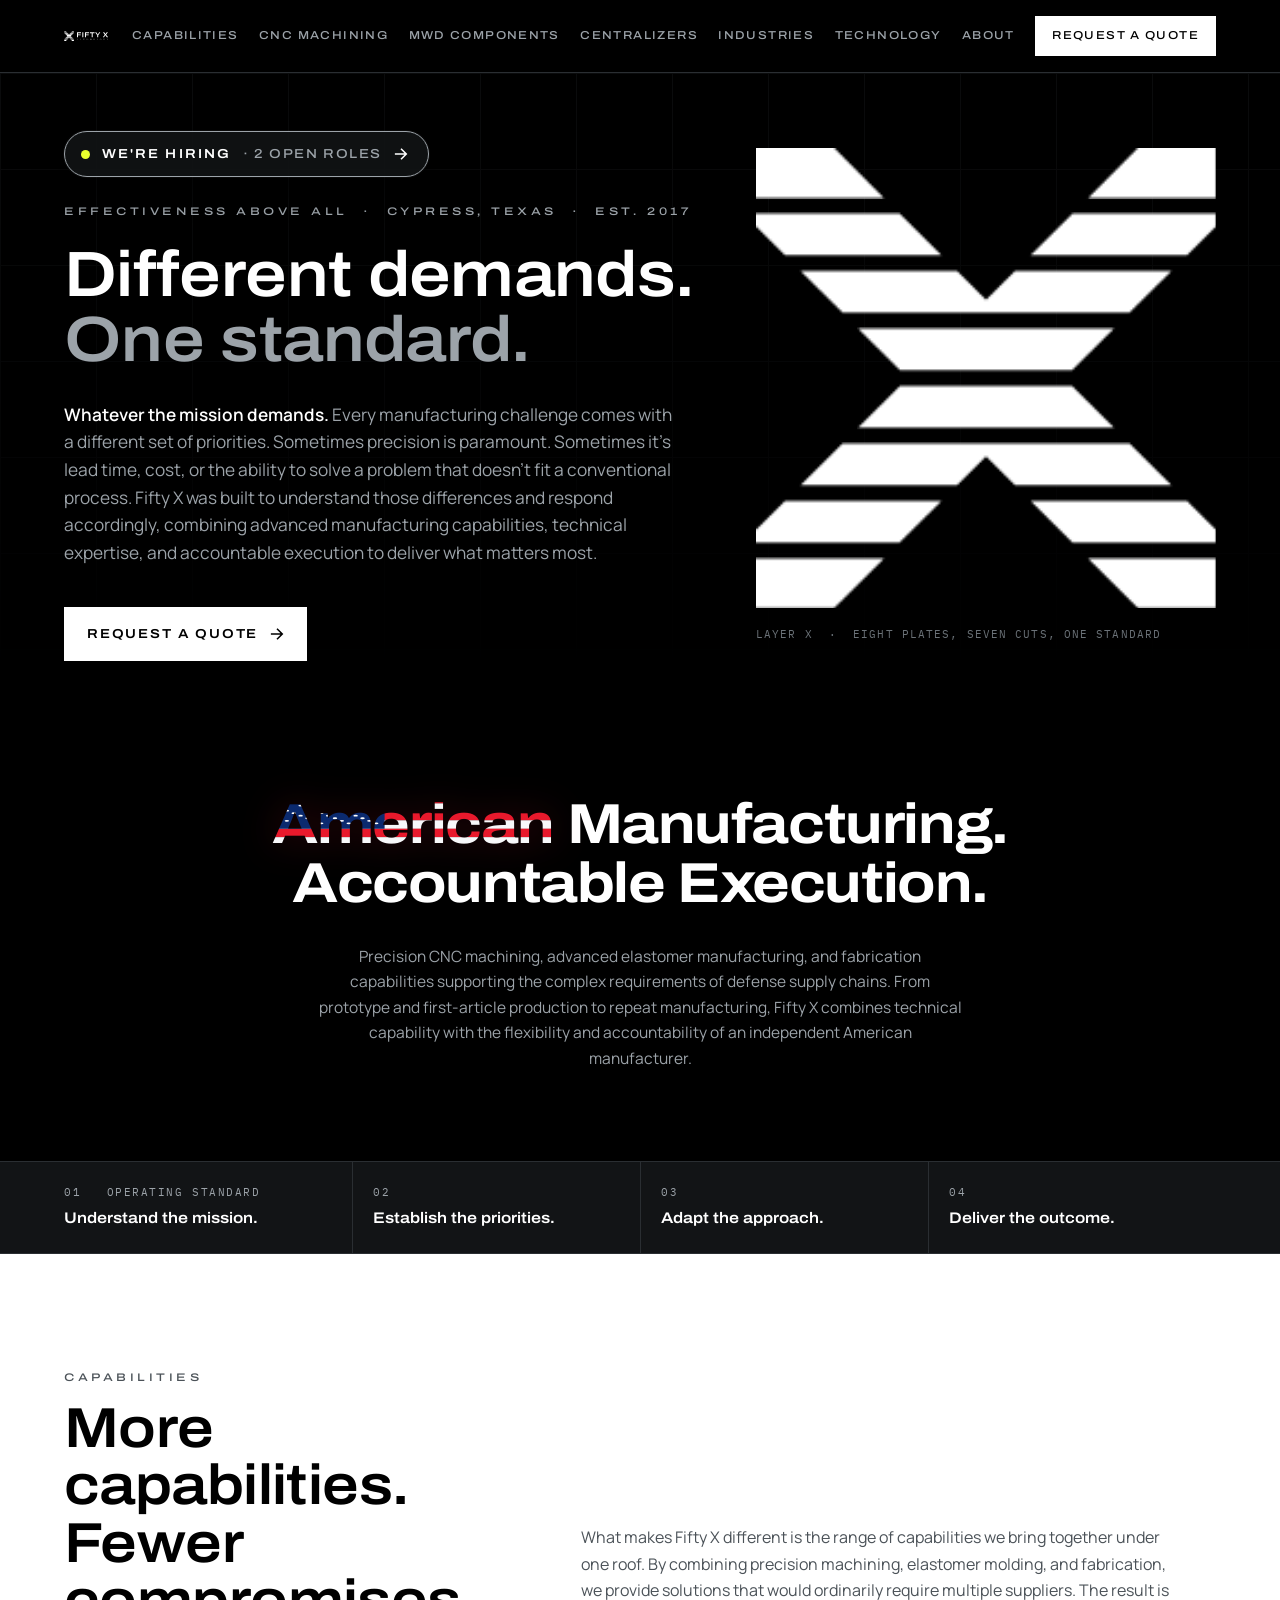
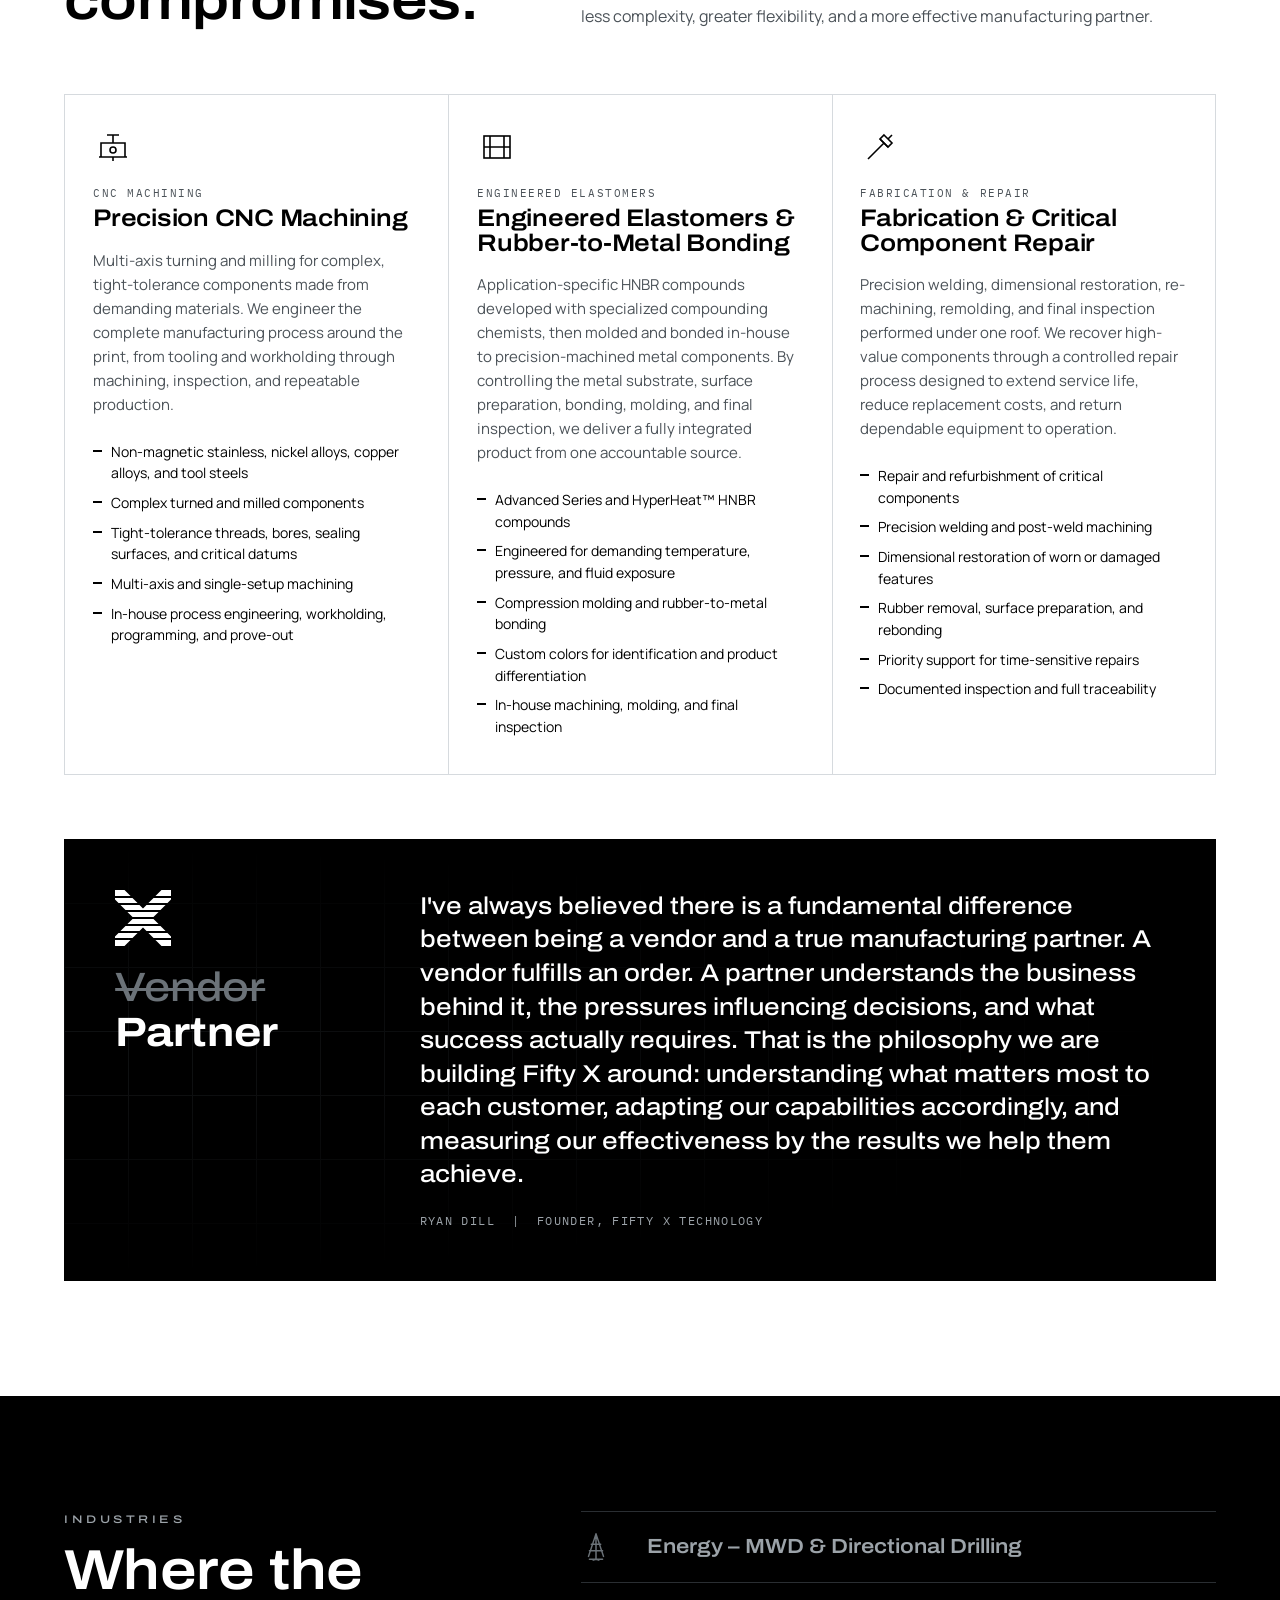
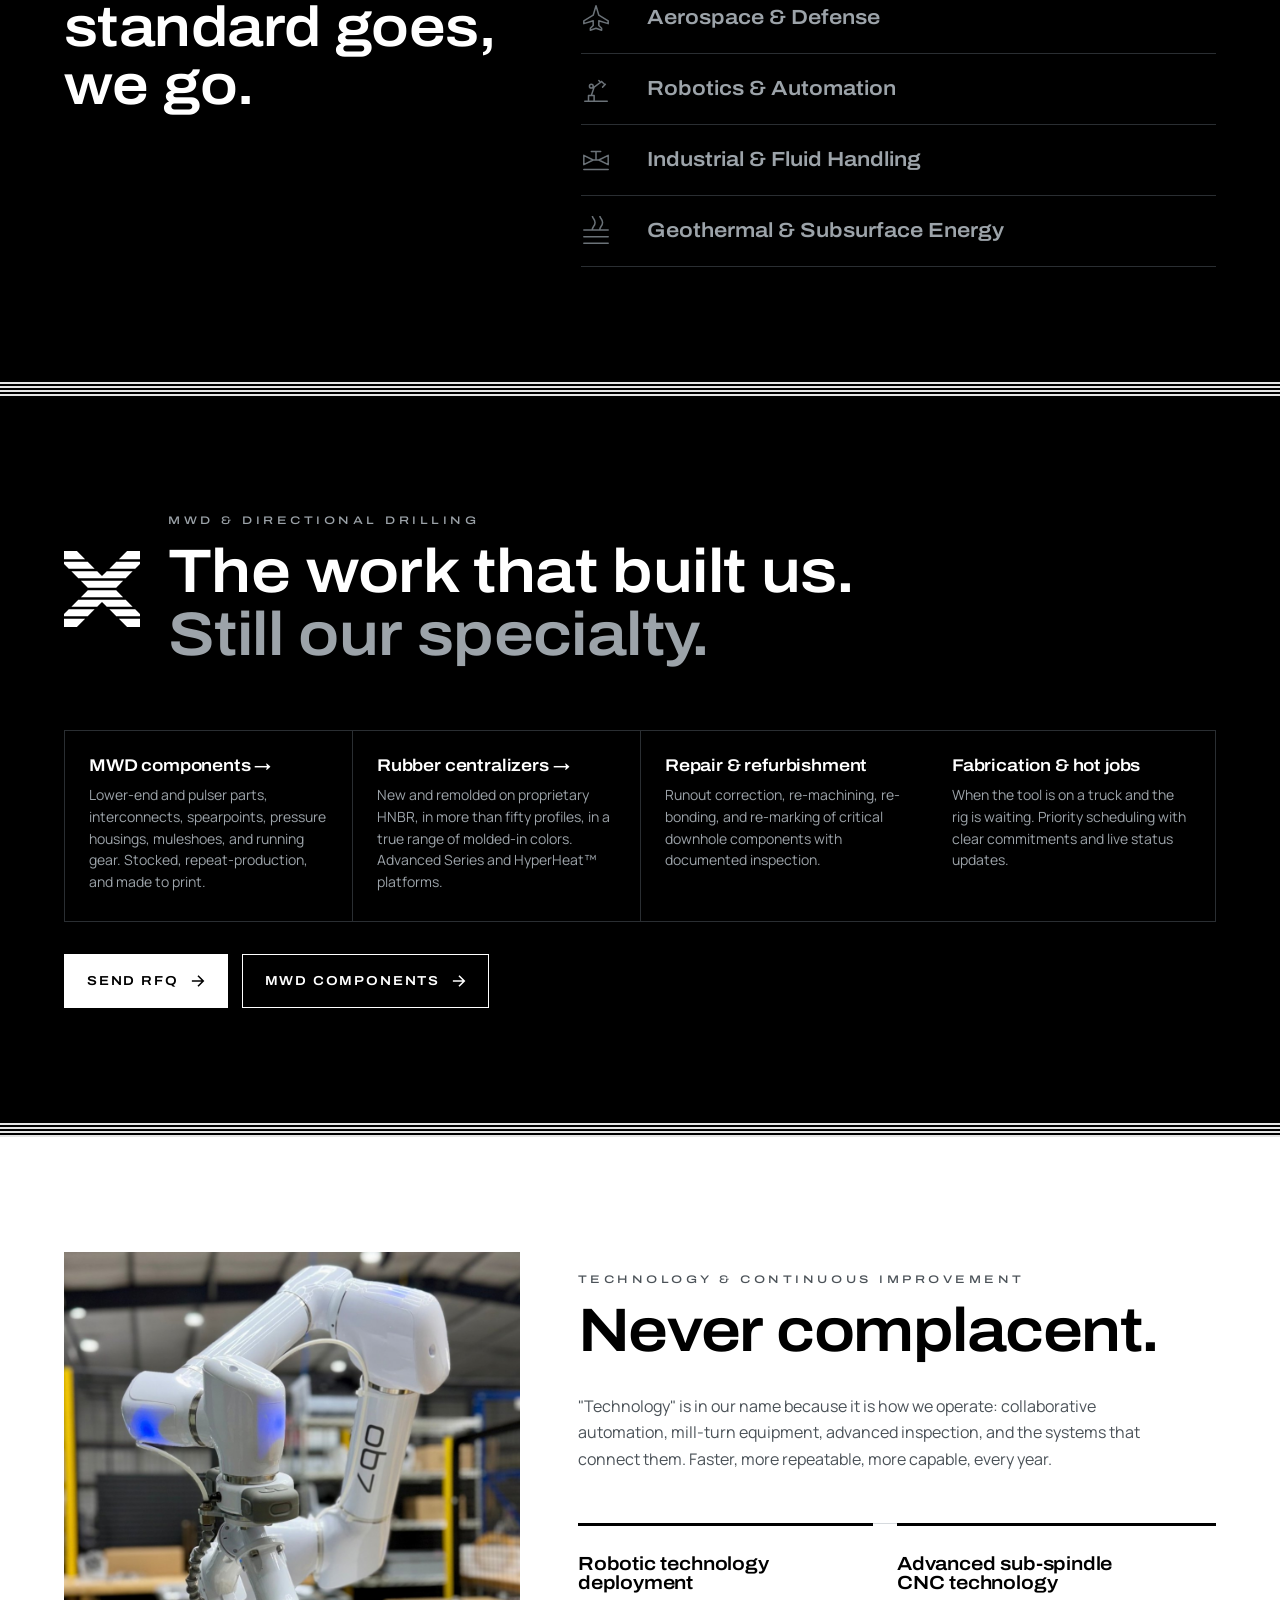
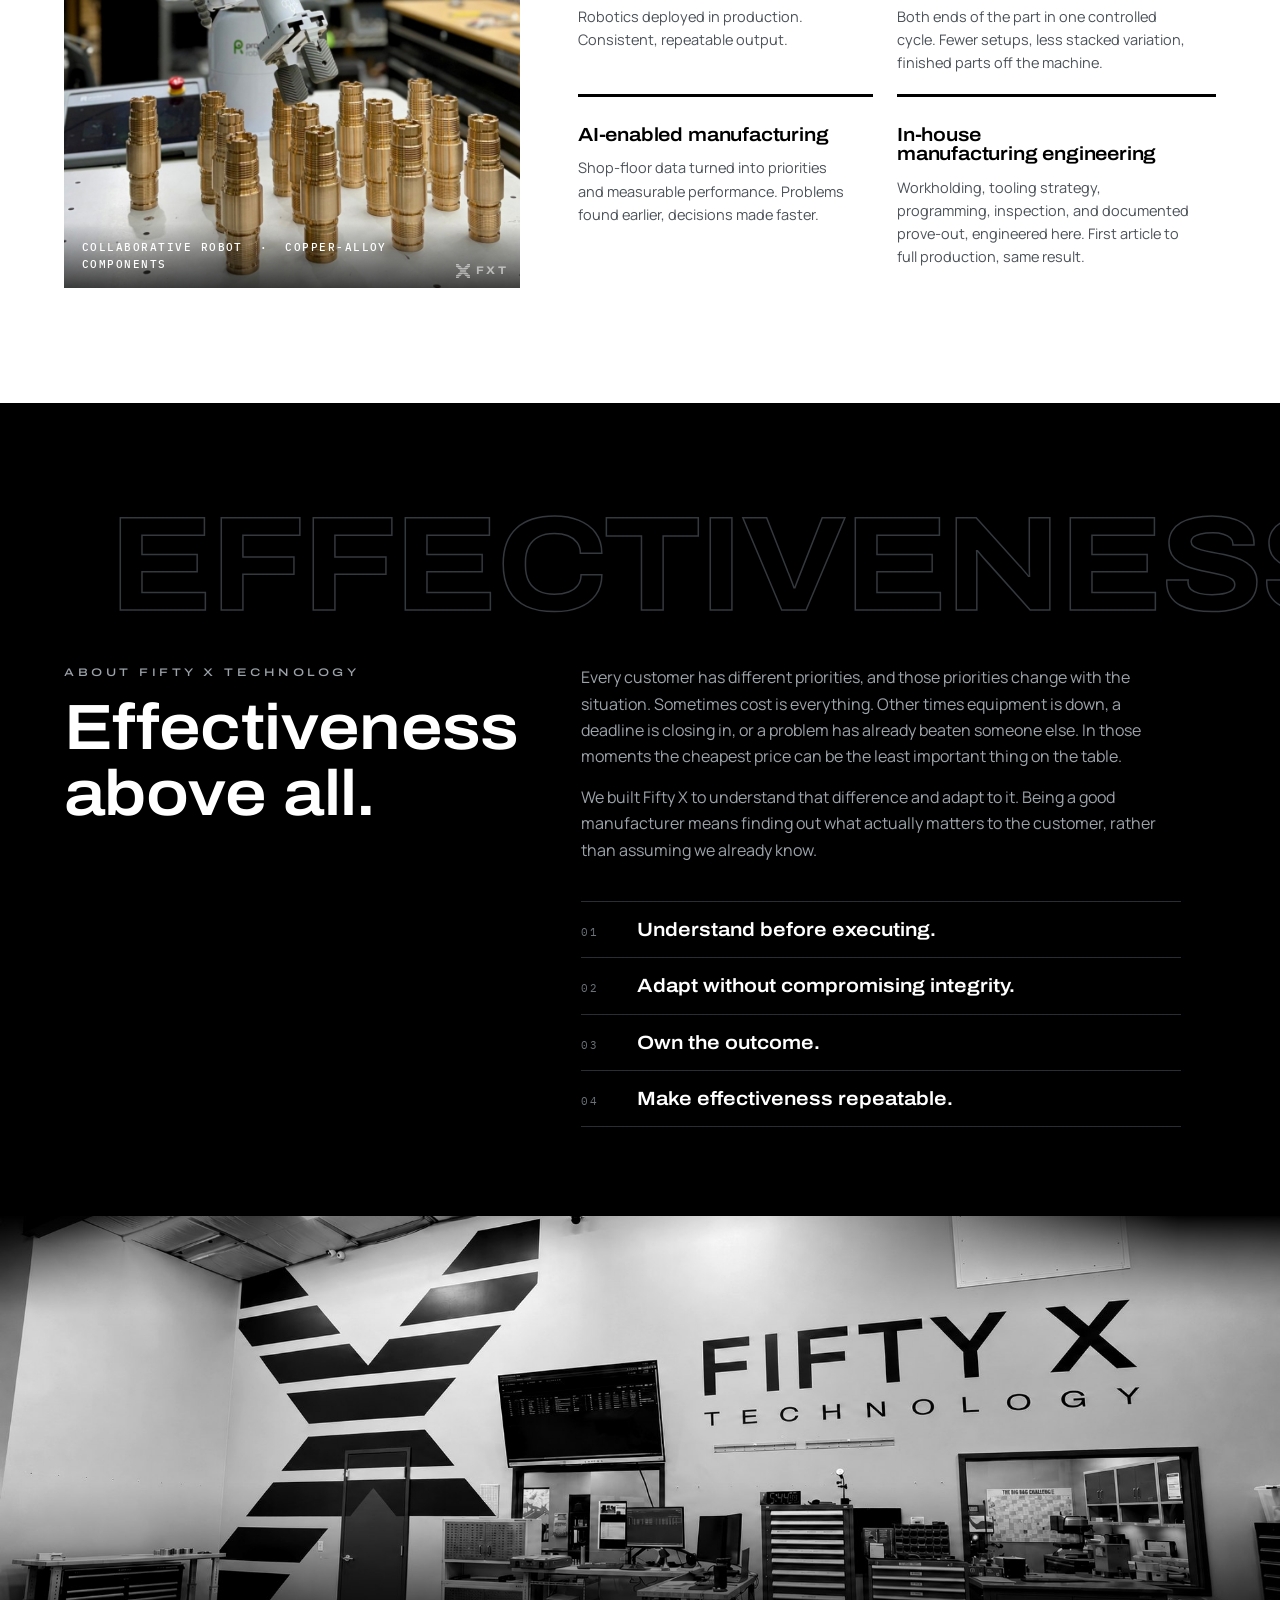
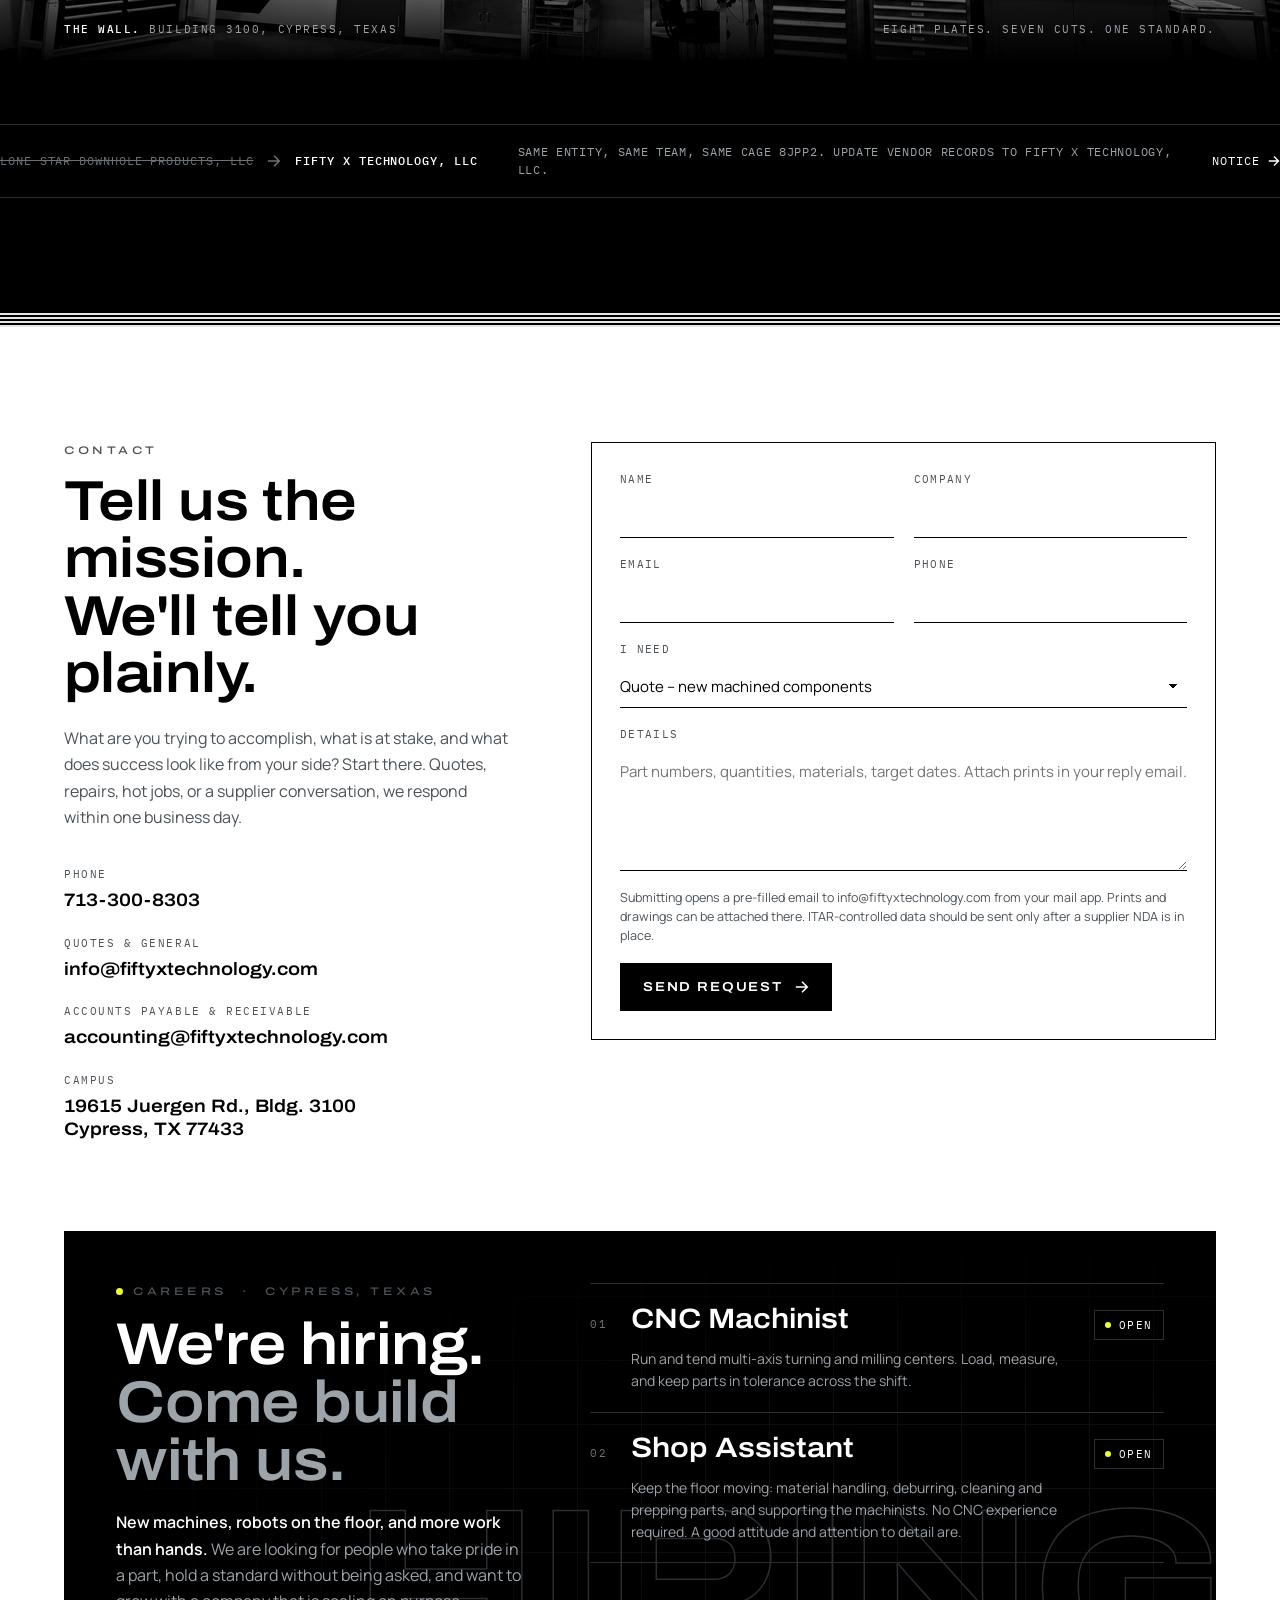
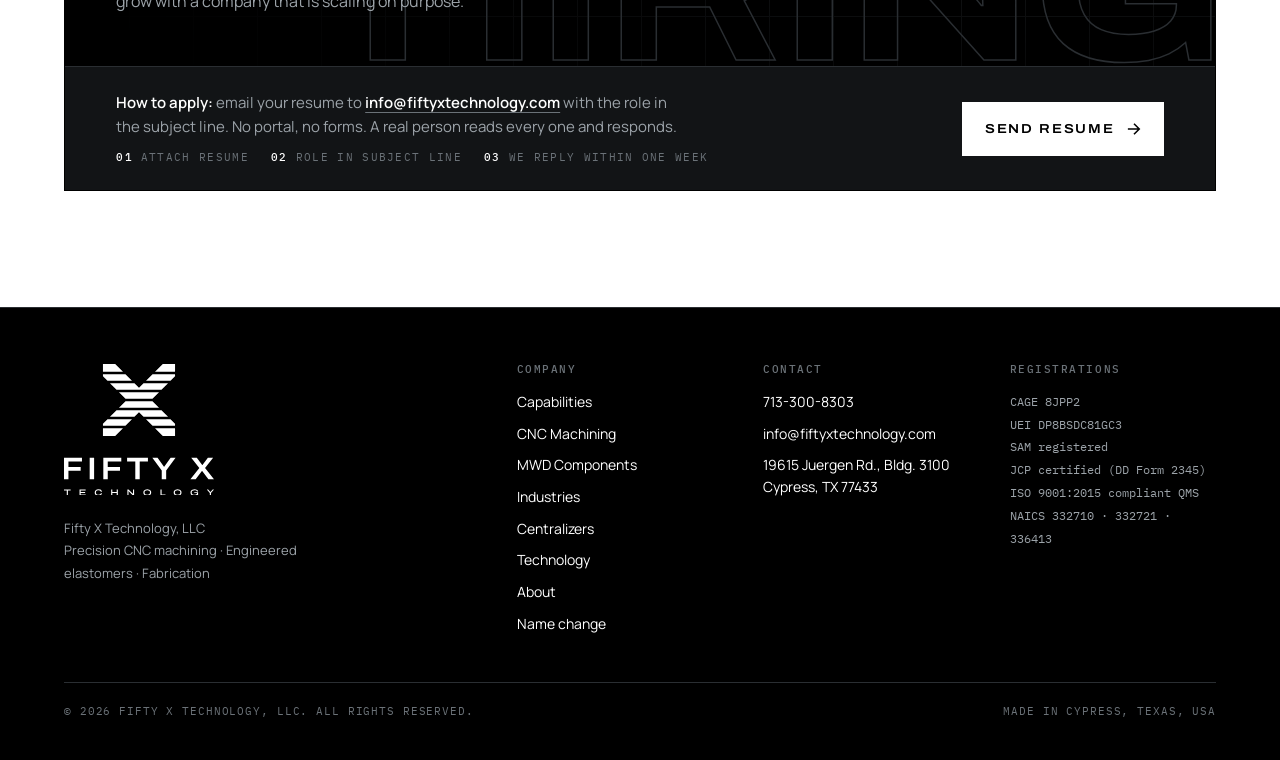
==== commit 07d7b428: "v4.9: American Manufacturing band moved under hero" ====
--- a/index.html
+++ b/index.html
@@ -382,7 +382,8 @@
 
 
 /* ---------- industries: american manufacturing ---------- */
-.usa{margin-top:clamp(56px,7vw,96px);padding-top:clamp(44px,5vw,72px);border-top:1px solid var(--hair-d);text-align:center}
+.usa-band{background:var(--ink);padding:clamp(8px,1.5vw,20px) 0 clamp(56px,7vw,96px)}
+.usa{text-align:center}
 .usa h3{font-family:var(--display);font-stretch:112.5%;font-weight:700;font-size:clamp(30px,4.4vw,64px);line-height:1.05;letter-spacing:-.025em;text-wrap:balance}
 .usa .flag{display:inline-block;color:transparent;-webkit-background-clip:text;background-clip:text;background-image:linear-gradient(110deg,rgba(255,255,255,0) 42%,rgba(255,255,255,.55) 50%,rgba(255,255,255,0) 58%),url("data:image/svg+xml,%3Csvg%20xmlns%3D%22http%3A%2F%2Fwww.w3.org%2F2000%2Fsvg%22%20viewBox%3D%220%200%20190%20100%22%20preserveAspectRatio%3D%22none%22%3E%3Crect%20y%3D%220.00%22%20width%3D%22190%22%20height%3D%2214.59%22%20fill%3D%22%23E8192C%22%2F%3E%3Crect%20y%3D%2214.29%22%20width%3D%22190%22%20height%3D%2214.59%22%20fill%3D%22%23F7F8FA%22%2F%3E%3Crect%20y%3D%2228.57%22%20width%3D%22190%22%20height%3D%2214.59%22%20fill%3D%22%23E8192C%22%2F%3E%3Crect%20y%3D%2242.86%22%20width%3D%22190%22%20height%3D%2214.59%22%20fill%3D%22%23F7F8FA%22%2F%3E%3Crect%20y%3D%2257.14%22%20width%3D%22190%22%20height%3D%2214.59%22%20fill%3D%22%23E8192C%22%2F%3E%3Crect%20y%3D%2271.43%22%20width%3D%22190%22%20height%3D%2214.59%22%20fill%3D%22%23F7F8FA%22%2F%3E%3Crect%20y%3D%2285.71%22%20width%3D%22190%22%20height%3D%2214.59%22%20fill%3D%22%23E8192C%22%2F%3E%3Crect%20width%3D%2276%22%20height%3D%2257.2%22%20fill%3D%22%230B2A6F%22%2F%3E%3Ccircle%20cx%3D%226.0%22%20cy%3D%225.0%22%20r%3D%221.5%22%20fill%3D%22%23fff%22%2F%3E%3Ccircle%20cx%3D%2224.4%22%20cy%3D%225.0%22%20r%3D%221.5%22%20fill%3D%22%23fff%22%2F%3E%3Ccircle%20cx%3D%2242.8%22%20cy%3D%225.0%22%20r%3D%221.5%22%20fill%3D%22%23fff%22%2F%3E%3Ccircle%20cx%3D%2261.2%22%20cy%3D%225.0%22%20r%3D%221.5%22%20fill%3D%22%23fff%22%2F%3E%3Ccircle%20cx%3D%2215.2%22%20cy%3D%2213.6%22%20r%3D%221.5%22%20fill%3D%22%23fff%22%2F%3E%3Ccircle%20cx%3D%2233.6%22%20cy%3D%2213.6%22%20r%3D%221.5%22%20fill%3D%22%23fff%22%2F%3E%3Ccircle%20cx%3D%2252.0%22%20cy%3D%2213.6%22%20r%3D%221.5%22%20fill%3D%22%23fff%22%2F%3E%3Ccircle%20cx%3D%2270.4%22%20cy%3D%2213.6%22%20r%3D%221.5%22%20fill%3D%22%23fff%22%2F%3E%3Ccircle%20cx%3D%226.0%22%20cy%3D%2222.2%22%20r%3D%221.5%22%20fill%3D%22%23fff%22%2F%3E%3Ccircle%20cx%3D%2224.4%22%20cy%3D%2222.2%22%20r%3D%221.5%22%20fill%3D%22%23fff%22%2F%3E%3Ccircle%20cx%3D%2242.8%22%20cy%3D%2222.2%22%20r%3D%221.5%22%20fill%3D%22%23fff%22%2F%3E%3Ccircle%20cx%3D%2261.2%22%20cy%3D%2222.2%22%20r%3D%221.5%22%20fill%3D%22%23fff%22%2F%3E%3Ccircle%20cx%3D%2215.2%22%20cy%3D%2230.8%22%20r%3D%221.5%22%20fill%3D%22%23fff%22%2F%3E%3Ccircle%20cx%3D%2233.6%22%20cy%3D%2230.8%22%20r%3D%221.5%22%20fill%3D%22%23fff%22%2F%3E%3Ccircle%20cx%3D%2252.0%22%20cy%3D%2230.8%22%20r%3D%221.5%22%20fill%3D%22%23fff%22%2F%3E%3Ccircle%20cx%3D%2270.4%22%20cy%3D%2230.8%22%20r%3D%221.5%22%20fill%3D%22%23fff%22%2F%3E%3Ccircle%20cx%3D%226.0%22%20cy%3D%2239.4%22%20r%3D%221.5%22%20fill%3D%22%23fff%22%2F%3E%3Ccircle%20cx%3D%2224.4%22%20cy%3D%2239.4%22%20r%3D%221.5%22%20fill%3D%22%23fff%22%2F%3E%3Ccircle%20cx%3D%2242.8%22%20cy%3D%2239.4%22%20r%3D%221.5%22%20fill%3D%22%23fff%22%2F%3E%3Ccircle%20cx%3D%2261.2%22%20cy%3D%2239.4%22%20r%3D%221.5%22%20fill%3D%22%23fff%22%2F%3E%3Ccircle%20cx%3D%2215.2%22%20cy%3D%2248.0%22%20r%3D%221.5%22%20fill%3D%22%23fff%22%2F%3E%3Ccircle%20cx%3D%2233.6%22%20cy%3D%2248.0%22%20r%3D%221.5%22%20fill%3D%22%23fff%22%2F%3E%3Ccircle%20cx%3D%2252.0%22%20cy%3D%2248.0%22%20r%3D%221.5%22%20fill%3D%22%23fff%22%2F%3E%3Ccircle%20cx%3D%2270.4%22%20cy%3D%2248.0%22%20r%3D%221.5%22%20fill%3D%22%23fff%22%2F%3E%3Ccircle%20cx%3D%2210.6%22%20cy%3D%229.3%22%20r%3D%221.5%22%20fill%3D%22%23fff%22%2F%3E%3Ccircle%20cx%3D%2229.0%22%20cy%3D%229.3%22%20r%3D%221.5%22%20fill%3D%22%23fff%22%2F%3E%3Ccircle%20cx%3D%2247.4%22%20cy%3D%229.3%22%20r%3D%221.5%22%20fill%3D%22%23fff%22%2F%3E%3Ccircle%20cx%3D%2265.8%22%20cy%3D%229.3%22%20r%3D%221.5%22%20fill%3D%22%23fff%22%2F%3E%3Ccircle%20cx%3D%2219.8%22%20cy%3D%2217.9%22%20r%3D%221.5%22%20fill%3D%22%23fff%22%2F%3E%3Ccircle%20cx%3D%2238.2%22%20cy%3D%2217.9%22%20r%3D%221.5%22%20fill%3D%22%23fff%22%2F%3E%3Ccircle%20cx%3D%2256.6%22%20cy%3D%2217.9%22%20r%3D%221.5%22%20fill%3D%22%23fff%22%2F%3E%3Ccircle%20cx%3D%2210.6%22%20cy%3D%2226.5%22%20r%3D%221.5%22%20fill%3D%22%23fff%22%2F%3E%3Ccircle%20cx%3D%2229.0%22%20cy%3D%2226.5%22%20r%3D%221.5%22%20fill%3D%22%23fff%22%2F%3E%3Ccircle%20cx%3D%2247.4%22%20cy%3D%2226.5%22%20r%3D%221.5%22%20fill%3D%22%23fff%22%2F%3E%3Ccircle%20cx%3D%2265.8%22%20cy%3D%2226.5%22%20r%3D%221.5%22%20fill%3D%22%23fff%22%2F%3E%3Ccircle%20cx%3D%2219.8%22%20cy%3D%2235.1%22%20r%3D%221.5%22%20fill%3D%22%23fff%22%2F%3E%3Ccircle%20cx%3D%2238.2%22%20cy%3D%2235.1%22%20r%3D%221.5%22%20fill%3D%22%23fff%22%2F%3E%3Ccircle%20cx%3D%2256.6%22%20cy%3D%2235.1%22%20r%3D%221.5%22%20fill%3D%22%23fff%22%2F%3E%3Ccircle%20cx%3D%2210.6%22%20cy%3D%2243.7%22%20r%3D%221.5%22%20fill%3D%22%23fff%22%2F%3E%3Ccircle%20cx%3D%2229.0%22%20cy%3D%2243.7%22%20r%3D%221.5%22%20fill%3D%22%23fff%22%2F%3E%3Ccircle%20cx%3D%2247.4%22%20cy%3D%2243.7%22%20r%3D%221.5%22%20fill%3D%22%23fff%22%2F%3E%3Ccircle%20cx%3D%2265.8%22%20cy%3D%2243.7%22%20r%3D%221.5%22%20fill%3D%22%23fff%22%2F%3E%3C%2Fsvg%3E");background-size:260% 100%,100% 100%;background-position:-160% 0,0 0;background-repeat:no-repeat;filter:drop-shadow(0 0 18px rgba(232,25,44,.22));padding:0 .02em;margin:0 -.02em}
 @media (prefers-reduced-motion:no-preference){.usa .flag{animation:usa-sheen 7s ease-in-out infinite}@keyframes usa-sheen{0%,70%{background-position:-160% 0,0 0}100%{background-position:160% 0,0 0}}}
@@ -468,6 +469,15 @@
         </g>
       </svg>
       <div class="tag">Layer X &nbsp;·&nbsp; eight plates, seven cuts, one standard</div>
+    </div>
+  </div>
+</section>
+
+<section class="usa-band">
+  <div class="wrap">
+    <div class="usa">
+      <h3><span class="flag">American</span> Manufacturing.<br>Accountable Execution.</h3>
+      <p>Precision CNC machining, advanced elastomer manufacturing, and fabrication capabilities supporting the complex requirements of defense supply chains. From prototype and first-article production to repeat manufacturing, Fifty X combines technical capability with the flexibility and accountability of an independent American manufacturer.</p>
     </div>
   </div>
 </section>
@@ -564,10 +574,6 @@
       </ul>
     </div>
 
-    <div class="usa">
-      <h3><span class="flag">American</span> Manufacturing.<br>Accountable Execution.</h3>
-      <p>Precision CNC machining, advanced elastomer manufacturing, and fabrication capabilities supporting the complex requirements of defense supply chains. From prototype and first-article production to repeat manufacturing, Fifty X combines technical capability with the flexibility and accountability of an independent American manufacturer.</p>
-    </div>
   </div>
 </section>
 
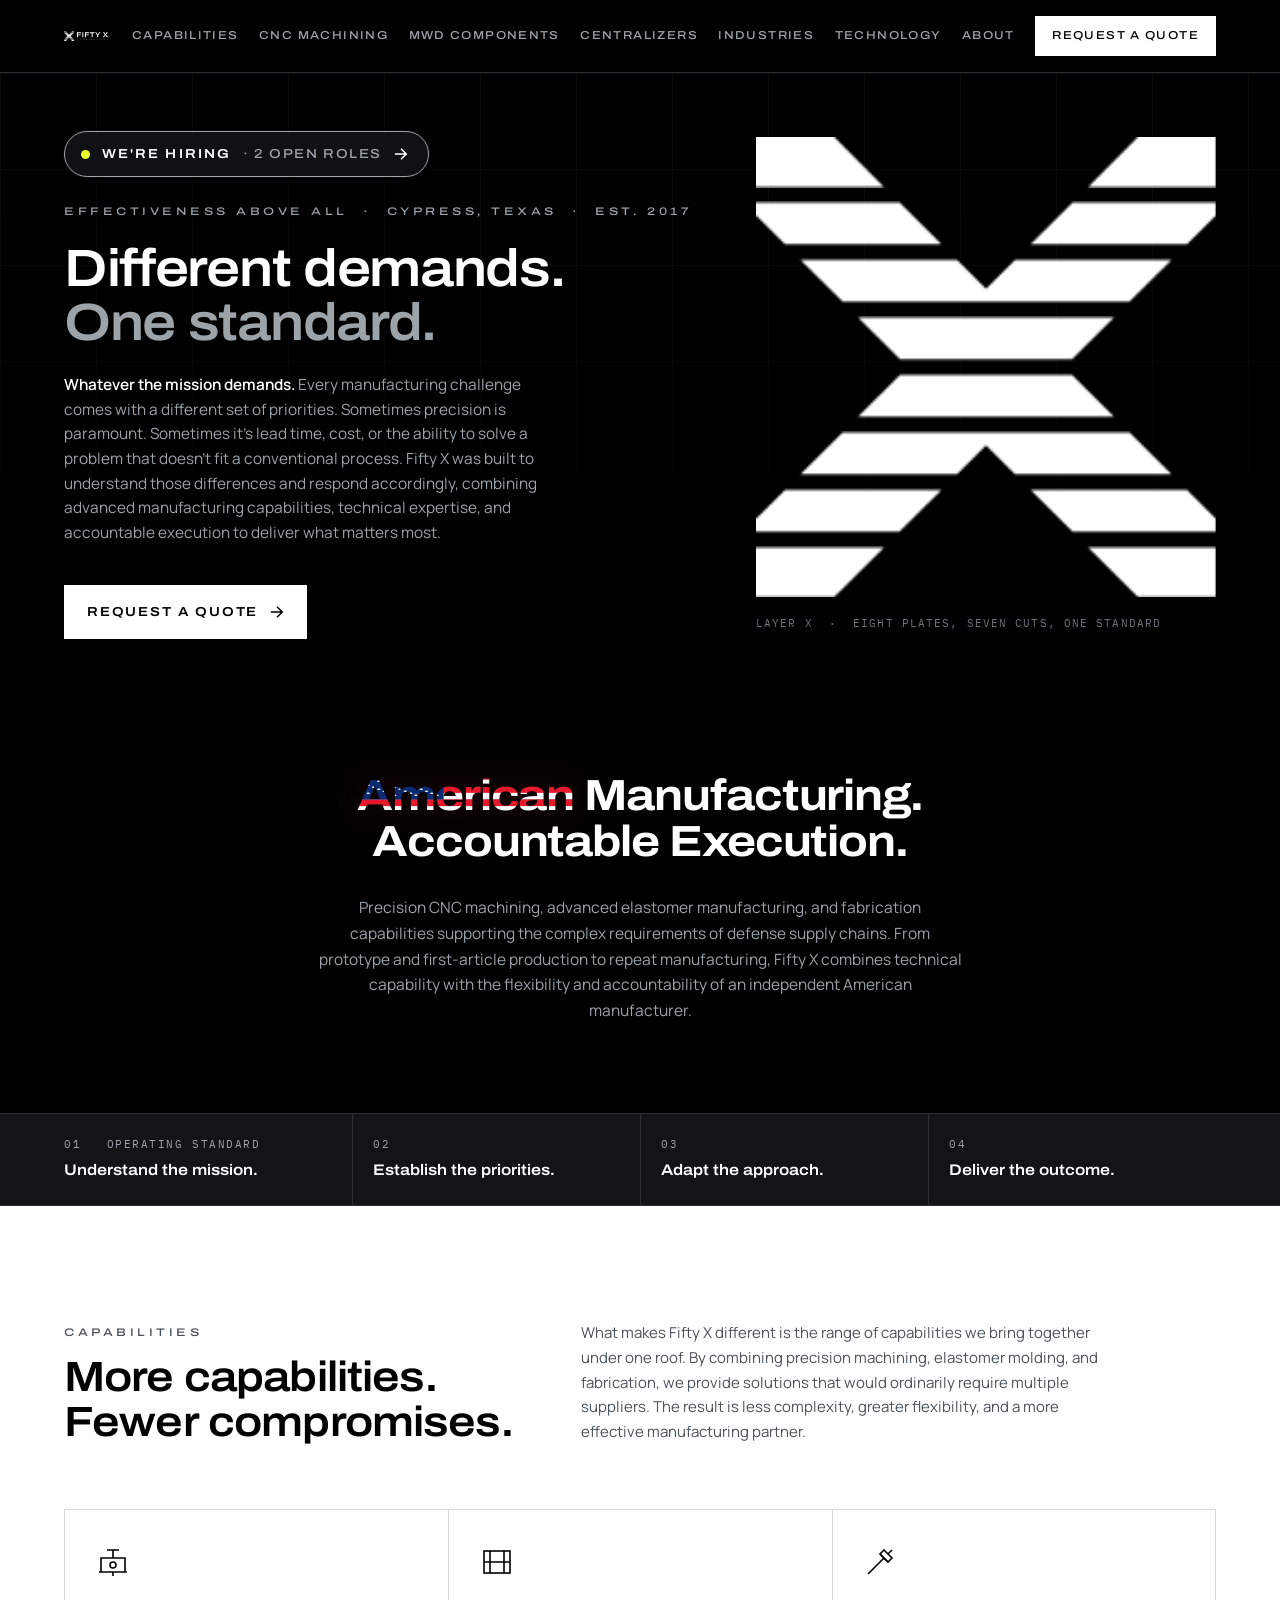
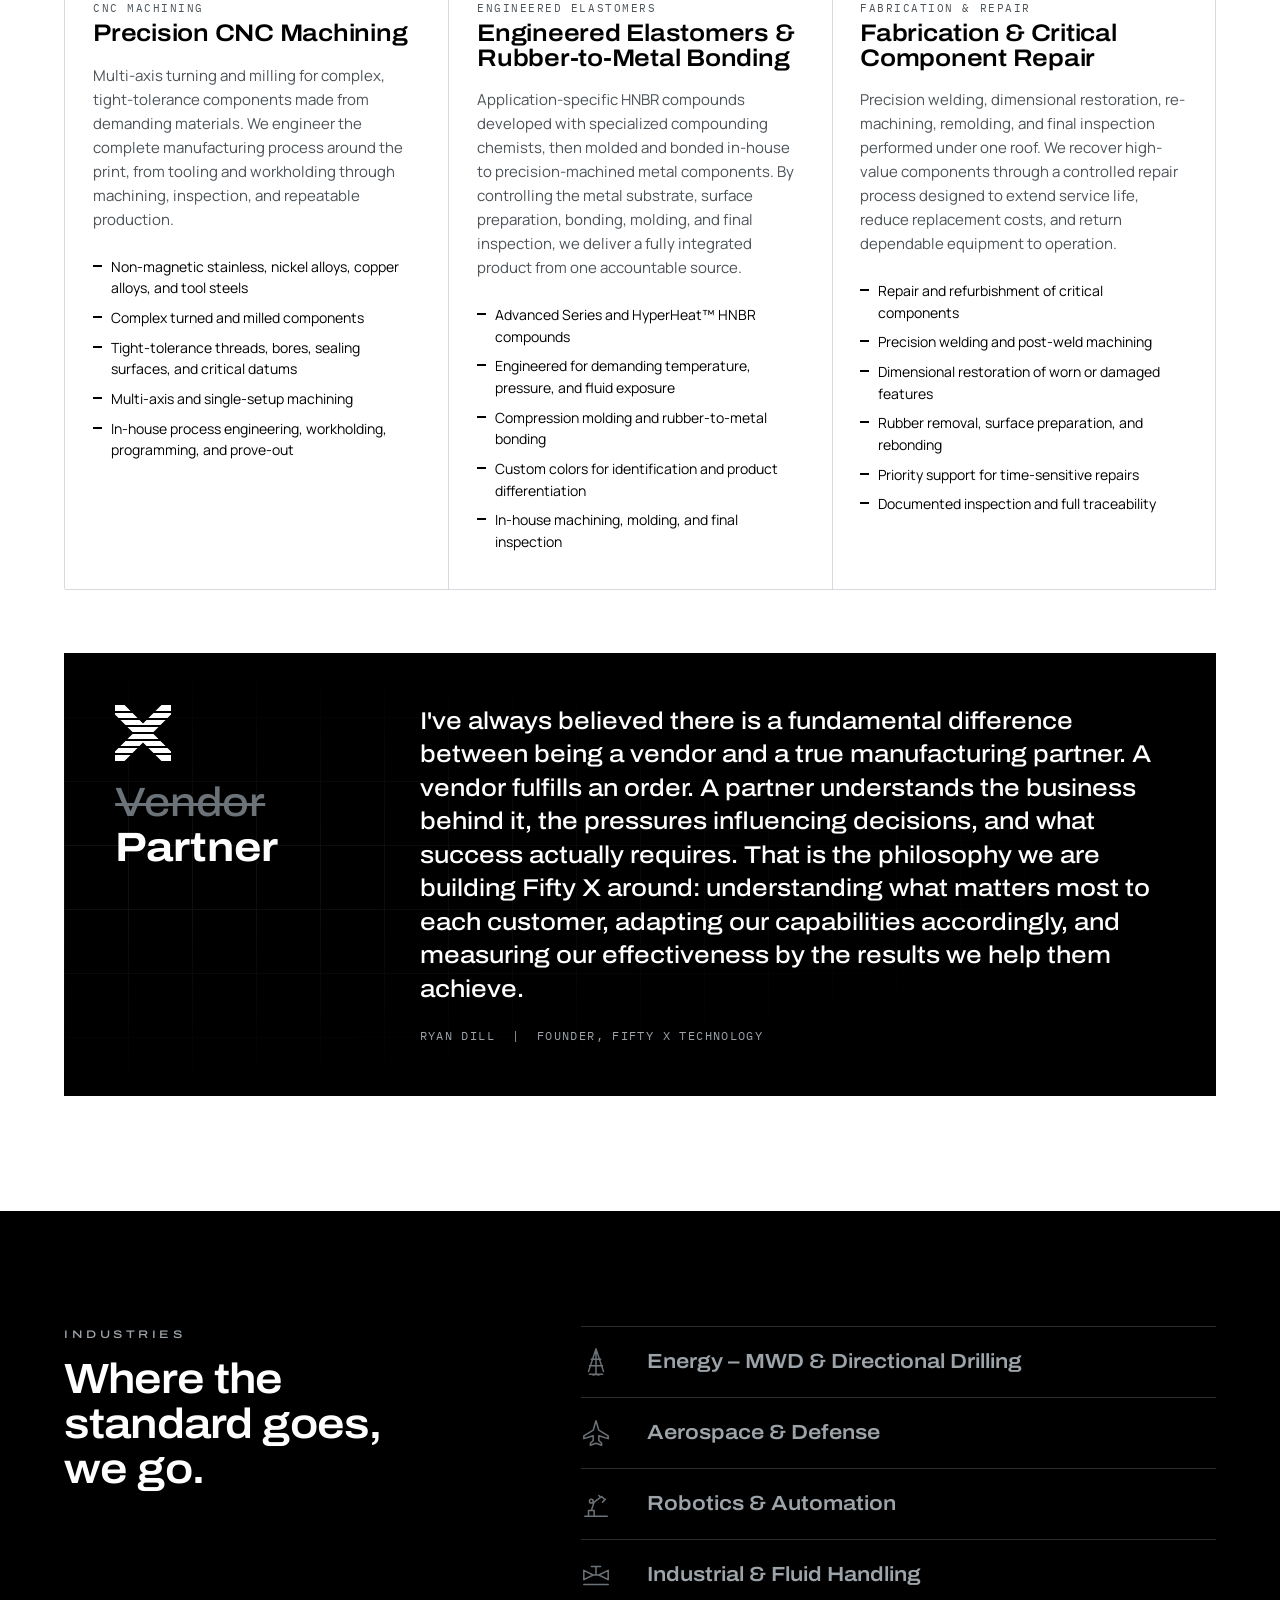
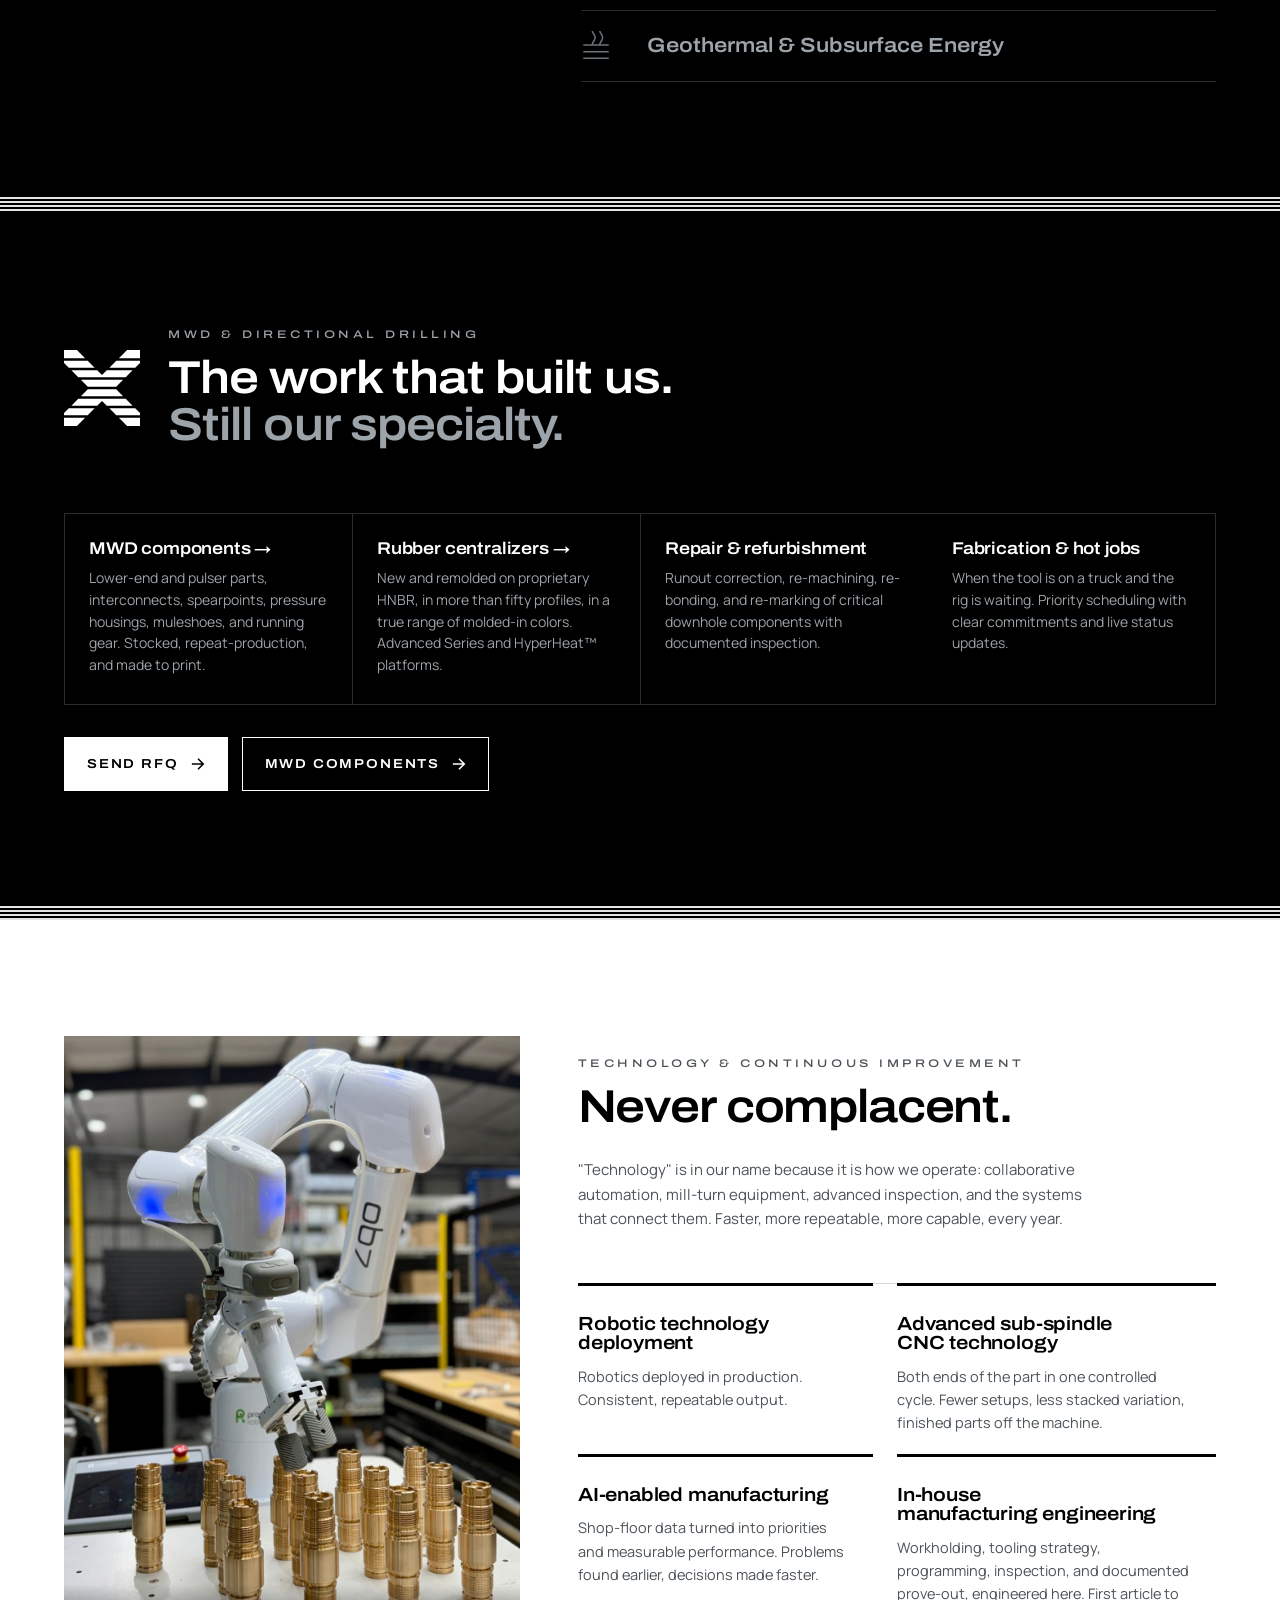
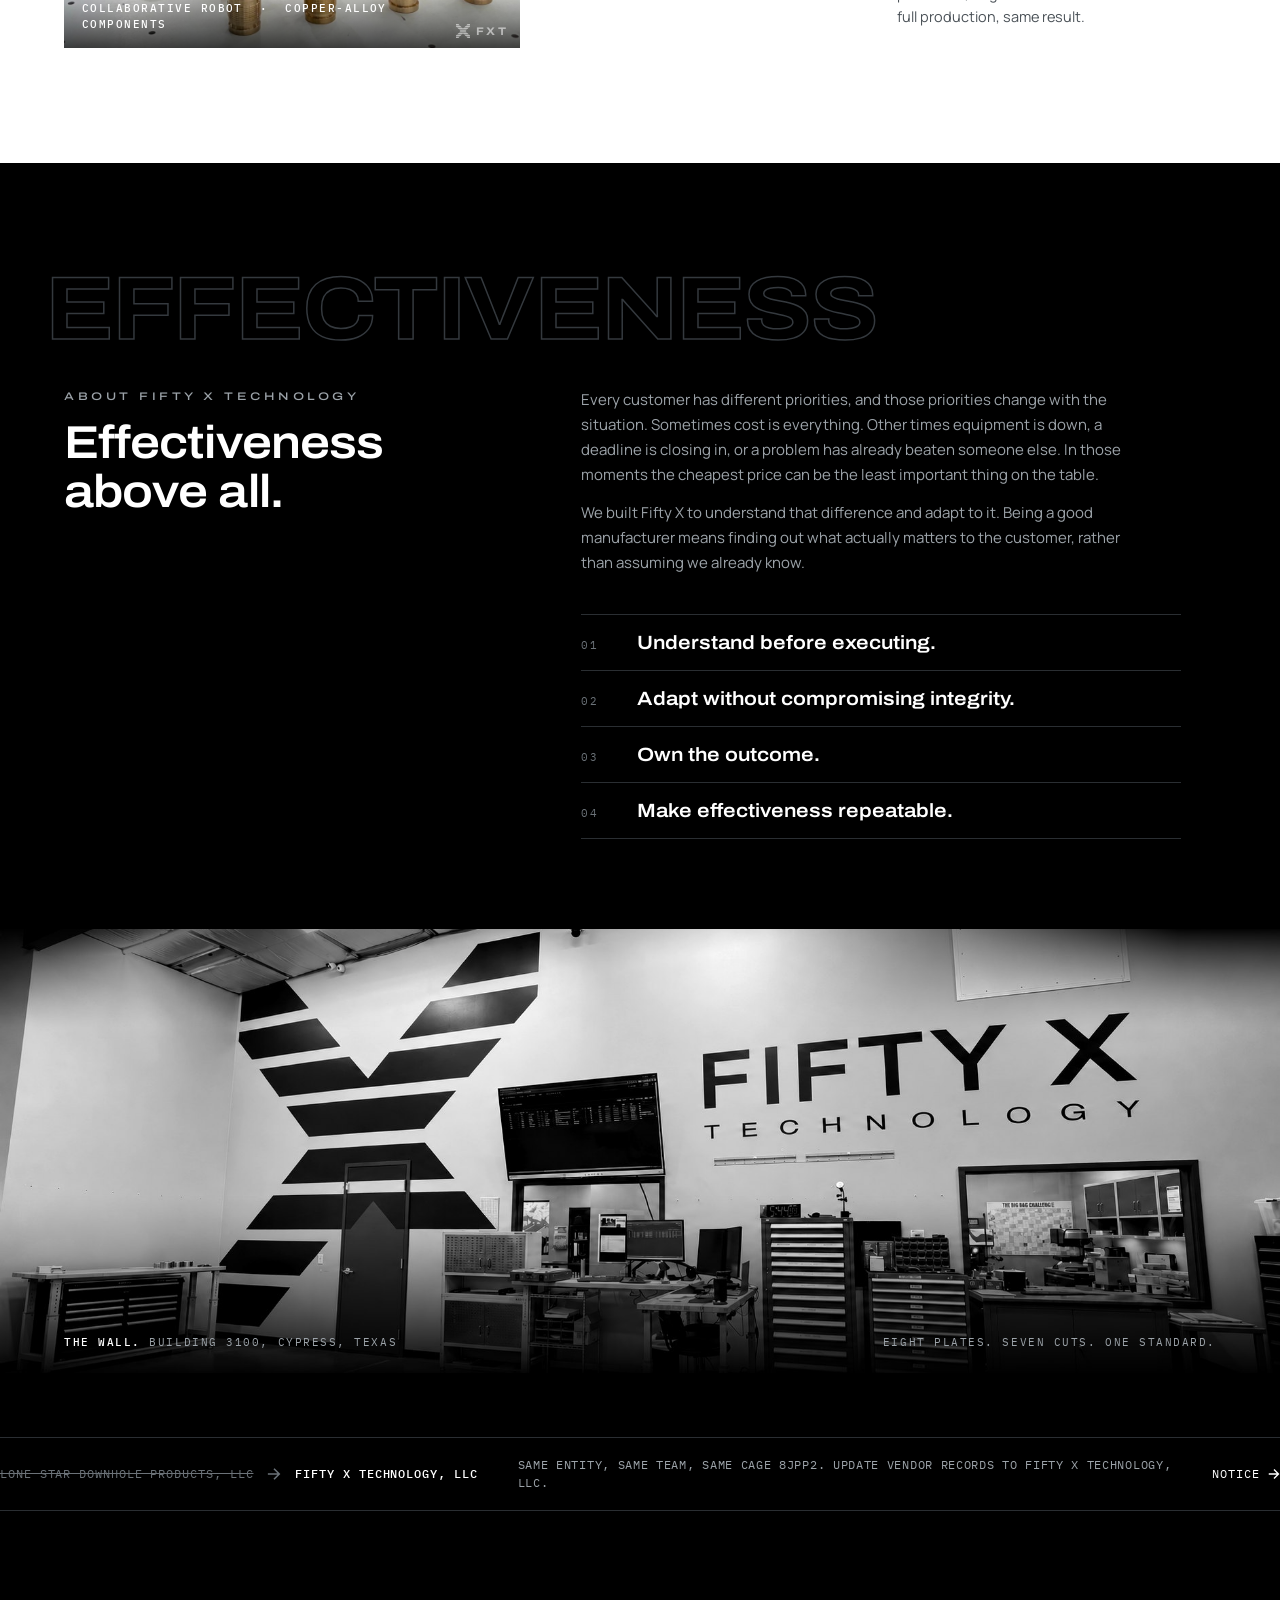
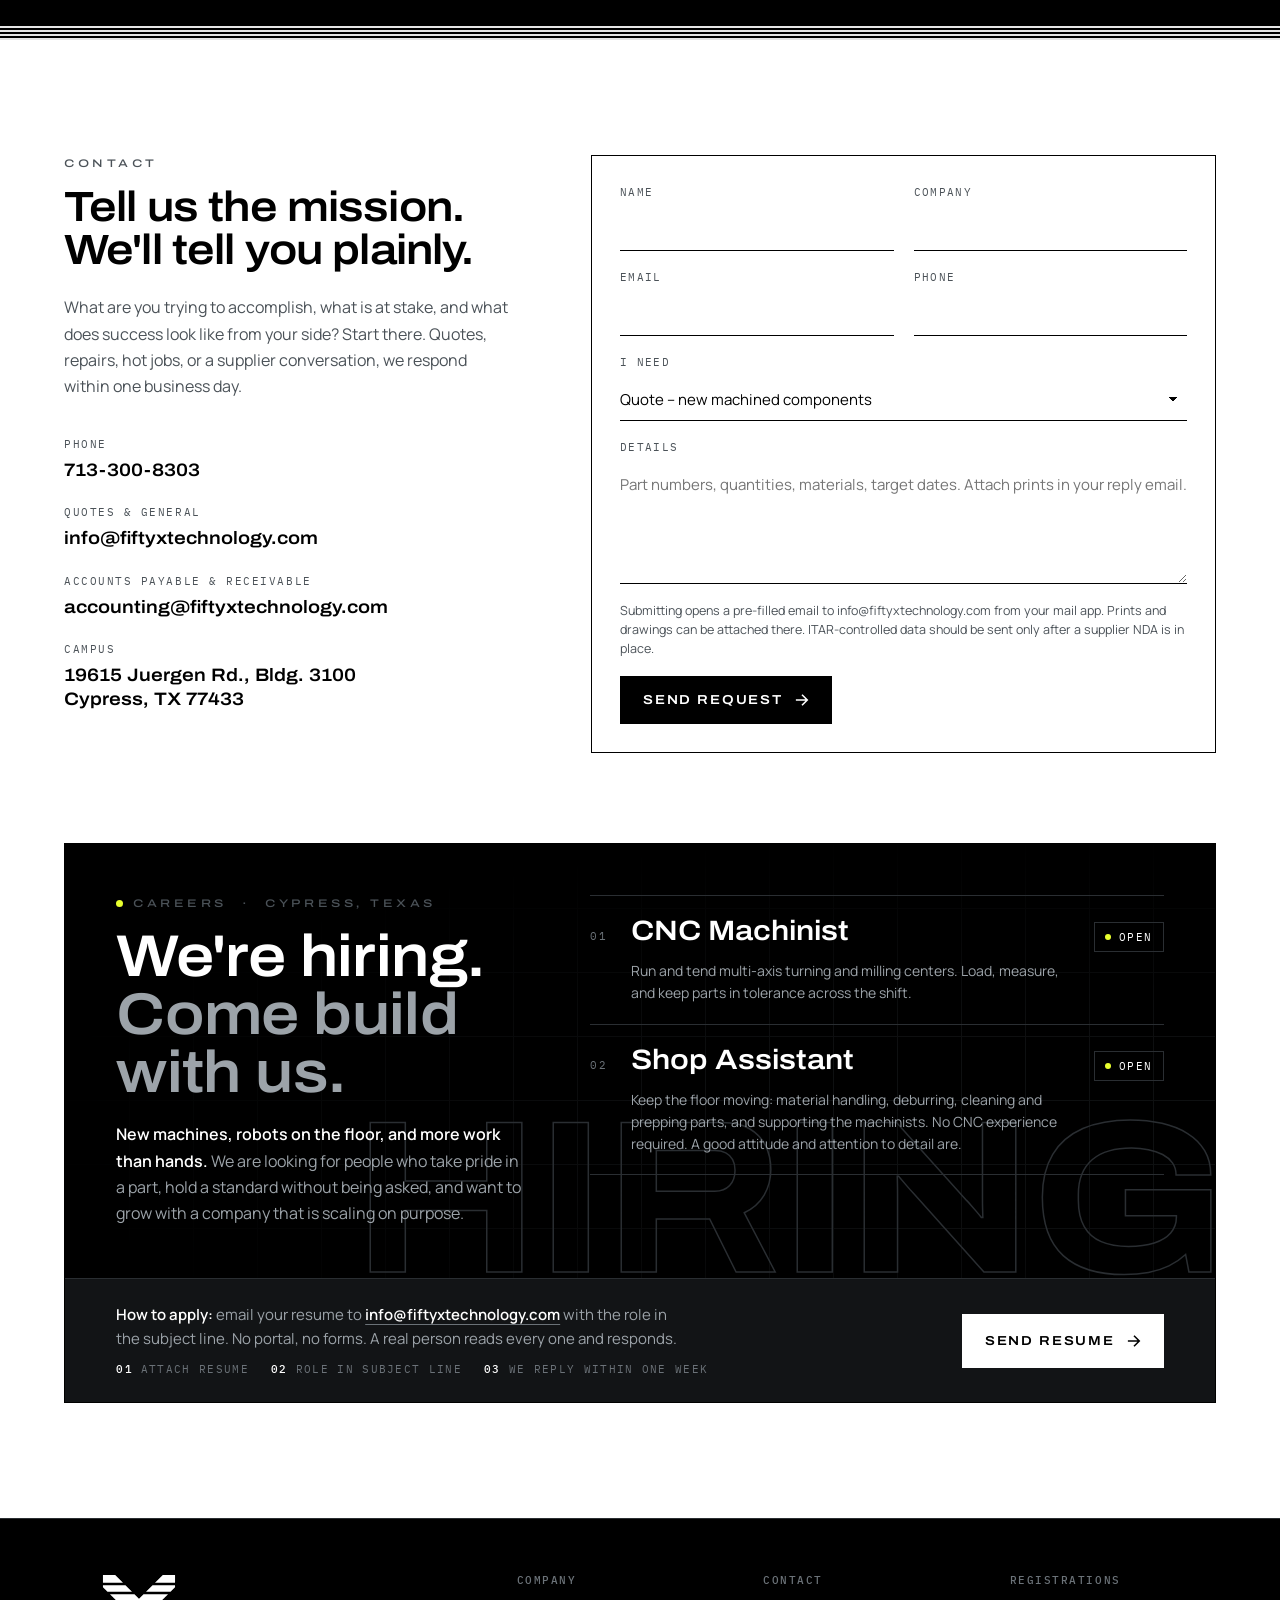
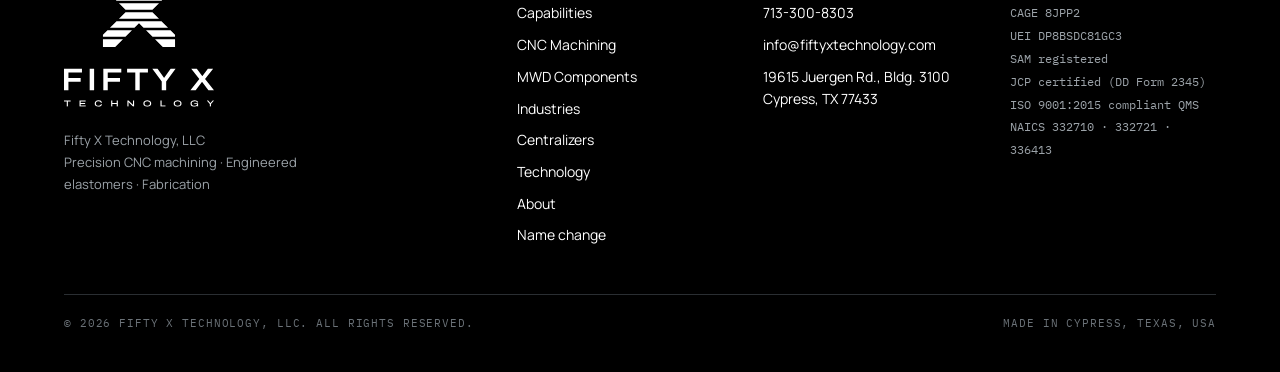
==== commit 61ed2ccf: "v5.0: restrained headline scale across all pages" ====
--- a/index.html
+++ b/index.html
@@ -111,9 +111,9 @@
 .hero{position:relative;overflow:hidden;background:var(--ink)}
 .hero::before{content:"";position:absolute;inset:0;background-image:linear-gradient(var(--hair-d) 1px,transparent 1px),linear-gradient(90deg,var(--hair-d) 1px,transparent 1px);background-size:96px 96px;opacity:.28;mask-image:linear-gradient(to bottom,rgba(0,0,0,.9),transparent 90%);-webkit-mask-image:linear-gradient(to bottom,rgba(0,0,0,.9),transparent 90%)}
 .hero .wrap{position:relative;display:grid;grid-template-columns:minmax(0,7fr) minmax(0,5fr);gap:48px;align-items:center;padding-block:clamp(36px,4.5vw,64px) clamp(64px,9vw,128px)}
-.hero h1{font-size:clamp(36px,5vw,72px);margin-top:22px}
+.hero h1{font-size:clamp(32px,4.1vw,58px);letter-spacing:-.025em;line-height:1.02;margin-top:22px}
 .hero h1 em{font-style:normal;color:var(--steel)}
-.hero .lede{max-width:56ch;margin-top:28px;font-size:clamp(16px,1.35vw,19px);line-height:1.6;color:var(--steel)}
+.hero .lede{max-width:56ch;margin-top:24px;font-size:clamp(15px,1.2vw,17px);line-height:1.6;color:var(--steel)}
 .hero .lede b{color:var(--paper);font-weight:600}
 .hero .actions{display:flex;flex-wrap:wrap;gap:14px;margin-top:40px}
 .hero-mark{position:relative;max-width:500px;width:100%;justify-self:end}
@@ -147,8 +147,8 @@
 .section{padding-block:clamp(72px,9vw,128px)}
 .section.light{background:var(--paper);color:var(--ink)}
 .head{display:grid;grid-template-columns:minmax(0,5fr) minmax(0,7fr);gap:32px 64px;align-items:end;margin-bottom:clamp(40px,5vw,72px)}
-.head h2{font-size:clamp(32px,4.4vw,60px)}
-.head .intro{font-size:clamp(16px,1.25vw,18px);line-height:1.65;color:var(--steel);max-width:60ch}
+.head h2{font-size:clamp(26px,3.3vw,46px);font-weight:600;letter-spacing:-.02em;line-height:1.06}
+.head .intro{font-size:clamp(15px,1.1vw,16.5px);line-height:1.65;color:var(--steel);max-width:60ch}
 .light .head .intro{color:var(--slate)}
 @media (max-width:900px){.head{grid-template-columns:1fr}}
 
@@ -201,7 +201,7 @@
 .mwd{background:var(--ink);position:relative}
 .mwd .banner{display:grid;grid-template-columns:auto 1fr;gap:28px;align-items:center;margin-bottom:clamp(40px,5vw,72px)}
 .mwd .banner .x{width:76px;height:76px}
-.mwd .banner h2{font-size:clamp(34px,4.8vw,66px)}
+.mwd .banner h2{font-size:clamp(28px,3.6vw,50px);font-weight:600;letter-spacing:-.02em}
 .mwd .banner h2 span{display:block;color:var(--steel)}
 .mwd-grid{display:grid;grid-template-columns:minmax(0,5fr) minmax(0,7fr);gap:48px 72px}
 .mwd .lede{font-size:clamp(17px,1.4vw,20px);line-height:1.6;color:var(--paper)}
@@ -237,8 +237,8 @@
 .tech-photo .fx-wm{z-index:4}
 .tech-photo figcaption{padding-right:110px}
 .tech-body{padding-top:clamp(8px,1.5vw,24px)}
-.tech-body h2{font-size:clamp(36px,4.8vw,68px);line-height:.95;letter-spacing:-.025em;margin:14px 0 0}
-.tech-body .intro{margin-top:clamp(24px,2.5vw,36px);font-size:clamp(16px,1.25vw,18px);line-height:1.65;color:var(--slate);max-width:58ch}
+.tech-body h2{font-size:clamp(28px,3.6vw,50px);font-weight:600;letter-spacing:-.02em;line-height:.95;letter-spacing:-.025em;margin:14px 0 0}
+.tech-body .intro{margin-top:clamp(20px,2.2vw,32px);font-size:clamp(15px,1.1vw,16.5px);line-height:1.65;color:var(--slate);max-width:58ch}
 .tech-body .tech-grid{grid-template-columns:1fr 1fr;margin-top:clamp(32px,4vw,56px)}
 .tech-body .tech-grid article:nth-child(2n){margin-right:0}
 .tech-body .tech-grid article{padding-bottom:20px}
@@ -253,7 +253,7 @@
 @media (max-width:560px){.tech-grid{grid-template-columns:1fr}.tech-grid article{margin-right:0}}
 /* ---------- about + name change ---------- */
 .about-grid{display:grid;grid-template-columns:minmax(0,7fr) minmax(0,5fr);gap:48px 80px;align-items:start}
-.about h2{font-size:clamp(30px,4vw,54px)}
+.about h2{font-size:clamp(26px,3.3vw,44px)}
 .about .body{margin-top:26px;display:flex;flex-direction:column;gap:16px;color:var(--steel);line-height:1.7;max-width:62ch;font-size:16.5px}
 .about .body b{color:var(--paper);font-weight:600}
 .timeline{list-style:none;margin:0;padding:0;border-top:1px solid var(--hair-d)}
@@ -272,7 +272,7 @@
 
 /* ---------- contact ---------- */
 .contact-grid{display:grid;grid-template-columns:minmax(0,5fr) minmax(0,7fr);gap:48px 80px;align-items:start}
-.contact h2{font-size:clamp(32px,4.4vw,60px)}
+.contact h2{font-size:clamp(26px,3.3vw,46px);font-weight:600;letter-spacing:-.02em}
 .contact .intro{margin-top:22px;color:var(--slate);line-height:1.65;max-width:48ch}
 .contact .details{margin-top:36px;display:grid;gap:22px}
 .contact .details .k{font-family:var(--mono);font-size:11px;letter-spacing:.14em;text-transform:uppercase;color:var(--slate)}
@@ -362,11 +362,11 @@
 .partner blockquote{margin:0;font-family:var(--display);font-stretch:112.5%;font-weight:500;font-size:clamp(18px,1.9vw,26px);line-height:1.38;text-wrap:balance;max-width:36em}
 .partner cite{display:block;font-style:normal;margin-top:20px;font-family:var(--mono);font-size:11.5px;letter-spacing:.12em;text-transform:uppercase;color:var(--steel)}
 @media (max-width:900px){.partner{grid-template-columns:1fr}}
-.eff .ghost{font-family:var(--display);font-stretch:112.5%;font-weight:700;font-size:clamp(56px,10.5vw,156px);line-height:.9;letter-spacing:-.02em;color:transparent;-webkit-text-stroke:1.5px #34393E;white-space:nowrap;user-select:none;margin:-.1em 0 clamp(20px,3vw,40px) -.03em}
+.eff .ghost{font-family:var(--display);font-stretch:112.5%;font-weight:700;font-size:clamp(40px,7.0vw,99px);line-height:.9;letter-spacing:-.02em;color:transparent;-webkit-text-stroke:1.5px #34393E;white-space:nowrap;user-select:none;margin:-.1em 0 clamp(20px,3vw,40px) -.03em}
 @media (max-width:600px){.eff .ghost{font-size:16vw;white-space:normal;line-height:.95}}
 .eff-grid{display:grid;grid-template-columns:minmax(0,5fr) minmax(0,7fr);gap:32px 64px;align-items:start}
-.eff-grid h2{font-size:clamp(36px,5vw,72px)}
-.eff-grid .intro{font-size:clamp(16px,1.25vw,18px);line-height:1.65;color:var(--steel);max-width:60ch}
+.eff-grid h2{font-size:clamp(28px,3.6vw,50px);font-weight:600;letter-spacing:-.02em;line-height:1.06}
+.eff-grid .intro{font-size:clamp(15px,1.1vw,16.5px);line-height:1.65;color:var(--steel);max-width:60ch}
 @media (max-width:900px){.eff-grid{grid-template-columns:1fr}}
 .missions{display:grid;grid-template-columns:repeat(3,1fr);gap:1px;background:var(--hair-d);border:1px solid var(--hair-d)}
 .missions article{background:var(--graphite);padding:28px 26px 26px;display:flex;flex-direction:column;gap:12px;min-height:100%}
@@ -384,7 +384,7 @@
 /* ---------- industries: american manufacturing ---------- */
 .usa-band{background:var(--ink);padding:clamp(8px,1.5vw,20px) 0 clamp(56px,7vw,96px)}
 .usa{text-align:center}
-.usa h3{font-family:var(--display);font-stretch:112.5%;font-weight:700;font-size:clamp(30px,4.4vw,64px);line-height:1.05;letter-spacing:-.025em;text-wrap:balance}
+.usa h3{font-family:var(--display);font-stretch:112.5%;font-weight:700;font-size:clamp(26px,3.4vw,50px);line-height:1.05;letter-spacing:-.025em;text-wrap:balance}
 .usa .flag{display:inline-block;color:transparent;-webkit-background-clip:text;background-clip:text;background-image:linear-gradient(110deg,rgba(255,255,255,0) 42%,rgba(255,255,255,.55) 50%,rgba(255,255,255,0) 58%),url("data:image/svg+xml,%3Csvg%20xmlns%3D%22http%3A%2F%2Fwww.w3.org%2F2000%2Fsvg%22%20viewBox%3D%220%200%20190%20100%22%20preserveAspectRatio%3D%22none%22%3E%3Crect%20y%3D%220.00%22%20width%3D%22190%22%20height%3D%2214.59%22%20fill%3D%22%23E8192C%22%2F%3E%3Crect%20y%3D%2214.29%22%20width%3D%22190%22%20height%3D%2214.59%22%20fill%3D%22%23F7F8FA%22%2F%3E%3Crect%20y%3D%2228.57%22%20width%3D%22190%22%20height%3D%2214.59%22%20fill%3D%22%23E8192C%22%2F%3E%3Crect%20y%3D%2242.86%22%20width%3D%22190%22%20height%3D%2214.59%22%20fill%3D%22%23F7F8FA%22%2F%3E%3Crect%20y%3D%2257.14%22%20width%3D%22190%22%20height%3D%2214.59%22%20fill%3D%22%23E8192C%22%2F%3E%3Crect%20y%3D%2271.43%22%20width%3D%22190%22%20height%3D%2214.59%22%20fill%3D%22%23F7F8FA%22%2F%3E%3Crect%20y%3D%2285.71%22%20width%3D%22190%22%20height%3D%2214.59%22%20fill%3D%22%23E8192C%22%2F%3E%3Crect%20width%3D%2276%22%20height%3D%2257.2%22%20fill%3D%22%230B2A6F%22%2F%3E%3Ccircle%20cx%3D%226.0%22%20cy%3D%225.0%22%20r%3D%221.5%22%20fill%3D%22%23fff%22%2F%3E%3Ccircle%20cx%3D%2224.4%22%20cy%3D%225.0%22%20r%3D%221.5%22%20fill%3D%22%23fff%22%2F%3E%3Ccircle%20cx%3D%2242.8%22%20cy%3D%225.0%22%20r%3D%221.5%22%20fill%3D%22%23fff%22%2F%3E%3Ccircle%20cx%3D%2261.2%22%20cy%3D%225.0%22%20r%3D%221.5%22%20fill%3D%22%23fff%22%2F%3E%3Ccircle%20cx%3D%2215.2%22%20cy%3D%2213.6%22%20r%3D%221.5%22%20fill%3D%22%23fff%22%2F%3E%3Ccircle%20cx%3D%2233.6%22%20cy%3D%2213.6%22%20r%3D%221.5%22%20fill%3D%22%23fff%22%2F%3E%3Ccircle%20cx%3D%2252.0%22%20cy%3D%2213.6%22%20r%3D%221.5%22%20fill%3D%22%23fff%22%2F%3E%3Ccircle%20cx%3D%2270.4%22%20cy%3D%2213.6%22%20r%3D%221.5%22%20fill%3D%22%23fff%22%2F%3E%3Ccircle%20cx%3D%226.0%22%20cy%3D%2222.2%22%20r%3D%221.5%22%20fill%3D%22%23fff%22%2F%3E%3Ccircle%20cx%3D%2224.4%22%20cy%3D%2222.2%22%20r%3D%221.5%22%20fill%3D%22%23fff%22%2F%3E%3Ccircle%20cx%3D%2242.8%22%20cy%3D%2222.2%22%20r%3D%221.5%22%20fill%3D%22%23fff%22%2F%3E%3Ccircle%20cx%3D%2261.2%22%20cy%3D%2222.2%22%20r%3D%221.5%22%20fill%3D%22%23fff%22%2F%3E%3Ccircle%20cx%3D%2215.2%22%20cy%3D%2230.8%22%20r%3D%221.5%22%20fill%3D%22%23fff%22%2F%3E%3Ccircle%20cx%3D%2233.6%22%20cy%3D%2230.8%22%20r%3D%221.5%22%20fill%3D%22%23fff%22%2F%3E%3Ccircle%20cx%3D%2252.0%22%20cy%3D%2230.8%22%20r%3D%221.5%22%20fill%3D%22%23fff%22%2F%3E%3Ccircle%20cx%3D%2270.4%22%20cy%3D%2230.8%22%20r%3D%221.5%22%20fill%3D%22%23fff%22%2F%3E%3Ccircle%20cx%3D%226.0%22%20cy%3D%2239.4%22%20r%3D%221.5%22%20fill%3D%22%23fff%22%2F%3E%3Ccircle%20cx%3D%2224.4%22%20cy%3D%2239.4%22%20r%3D%221.5%22%20fill%3D%22%23fff%22%2F%3E%3Ccircle%20cx%3D%2242.8%22%20cy%3D%2239.4%22%20r%3D%221.5%22%20fill%3D%22%23fff%22%2F%3E%3Ccircle%20cx%3D%2261.2%22%20cy%3D%2239.4%22%20r%3D%221.5%22%20fill%3D%22%23fff%22%2F%3E%3Ccircle%20cx%3D%2215.2%22%20cy%3D%2248.0%22%20r%3D%221.5%22%20fill%3D%22%23fff%22%2F%3E%3Ccircle%20cx%3D%2233.6%22%20cy%3D%2248.0%22%20r%3D%221.5%22%20fill%3D%22%23fff%22%2F%3E%3Ccircle%20cx%3D%2252.0%22%20cy%3D%2248.0%22%20r%3D%221.5%22%20fill%3D%22%23fff%22%2F%3E%3Ccircle%20cx%3D%2270.4%22%20cy%3D%2248.0%22%20r%3D%221.5%22%20fill%3D%22%23fff%22%2F%3E%3Ccircle%20cx%3D%2210.6%22%20cy%3D%229.3%22%20r%3D%221.5%22%20fill%3D%22%23fff%22%2F%3E%3Ccircle%20cx%3D%2229.0%22%20cy%3D%229.3%22%20r%3D%221.5%22%20fill%3D%22%23fff%22%2F%3E%3Ccircle%20cx%3D%2247.4%22%20cy%3D%229.3%22%20r%3D%221.5%22%20fill%3D%22%23fff%22%2F%3E%3Ccircle%20cx%3D%2265.8%22%20cy%3D%229.3%22%20r%3D%221.5%22%20fill%3D%22%23fff%22%2F%3E%3Ccircle%20cx%3D%2219.8%22%20cy%3D%2217.9%22%20r%3D%221.5%22%20fill%3D%22%23fff%22%2F%3E%3Ccircle%20cx%3D%2238.2%22%20cy%3D%2217.9%22%20r%3D%221.5%22%20fill%3D%22%23fff%22%2F%3E%3Ccircle%20cx%3D%2256.6%22%20cy%3D%2217.9%22%20r%3D%221.5%22%20fill%3D%22%23fff%22%2F%3E%3Ccircle%20cx%3D%2210.6%22%20cy%3D%2226.5%22%20r%3D%221.5%22%20fill%3D%22%23fff%22%2F%3E%3Ccircle%20cx%3D%2229.0%22%20cy%3D%2226.5%22%20r%3D%221.5%22%20fill%3D%22%23fff%22%2F%3E%3Ccircle%20cx%3D%2247.4%22%20cy%3D%2226.5%22%20r%3D%221.5%22%20fill%3D%22%23fff%22%2F%3E%3Ccircle%20cx%3D%2265.8%22%20cy%3D%2226.5%22%20r%3D%221.5%22%20fill%3D%22%23fff%22%2F%3E%3Ccircle%20cx%3D%2219.8%22%20cy%3D%2235.1%22%20r%3D%221.5%22%20fill%3D%22%23fff%22%2F%3E%3Ccircle%20cx%3D%2238.2%22%20cy%3D%2235.1%22%20r%3D%221.5%22%20fill%3D%22%23fff%22%2F%3E%3Ccircle%20cx%3D%2256.6%22%20cy%3D%2235.1%22%20r%3D%221.5%22%20fill%3D%22%23fff%22%2F%3E%3Ccircle%20cx%3D%2210.6%22%20cy%3D%2243.7%22%20r%3D%221.5%22%20fill%3D%22%23fff%22%2F%3E%3Ccircle%20cx%3D%2229.0%22%20cy%3D%2243.7%22%20r%3D%221.5%22%20fill%3D%22%23fff%22%2F%3E%3Ccircle%20cx%3D%2247.4%22%20cy%3D%2243.7%22%20r%3D%221.5%22%20fill%3D%22%23fff%22%2F%3E%3Ccircle%20cx%3D%2265.8%22%20cy%3D%2243.7%22%20r%3D%221.5%22%20fill%3D%22%23fff%22%2F%3E%3C%2Fsvg%3E");background-size:260% 100%,100% 100%;background-position:-160% 0,0 0;background-repeat:no-repeat;filter:drop-shadow(0 0 18px rgba(232,25,44,.22));padding:0 .02em;margin:0 -.02em}
 @media (prefers-reduced-motion:no-preference){.usa .flag{animation:usa-sheen 7s ease-in-out infinite}@keyframes usa-sheen{0%,70%{background-position:-160% 0,0 0}100%{background-position:160% 0,0 0}}}
 .usa p{margin:clamp(20px,2.4vw,32px) auto 0;max-width:72ch;font-size:clamp(15.5px,1.2vw,17.5px);line-height:1.65;color:var(--steel)}
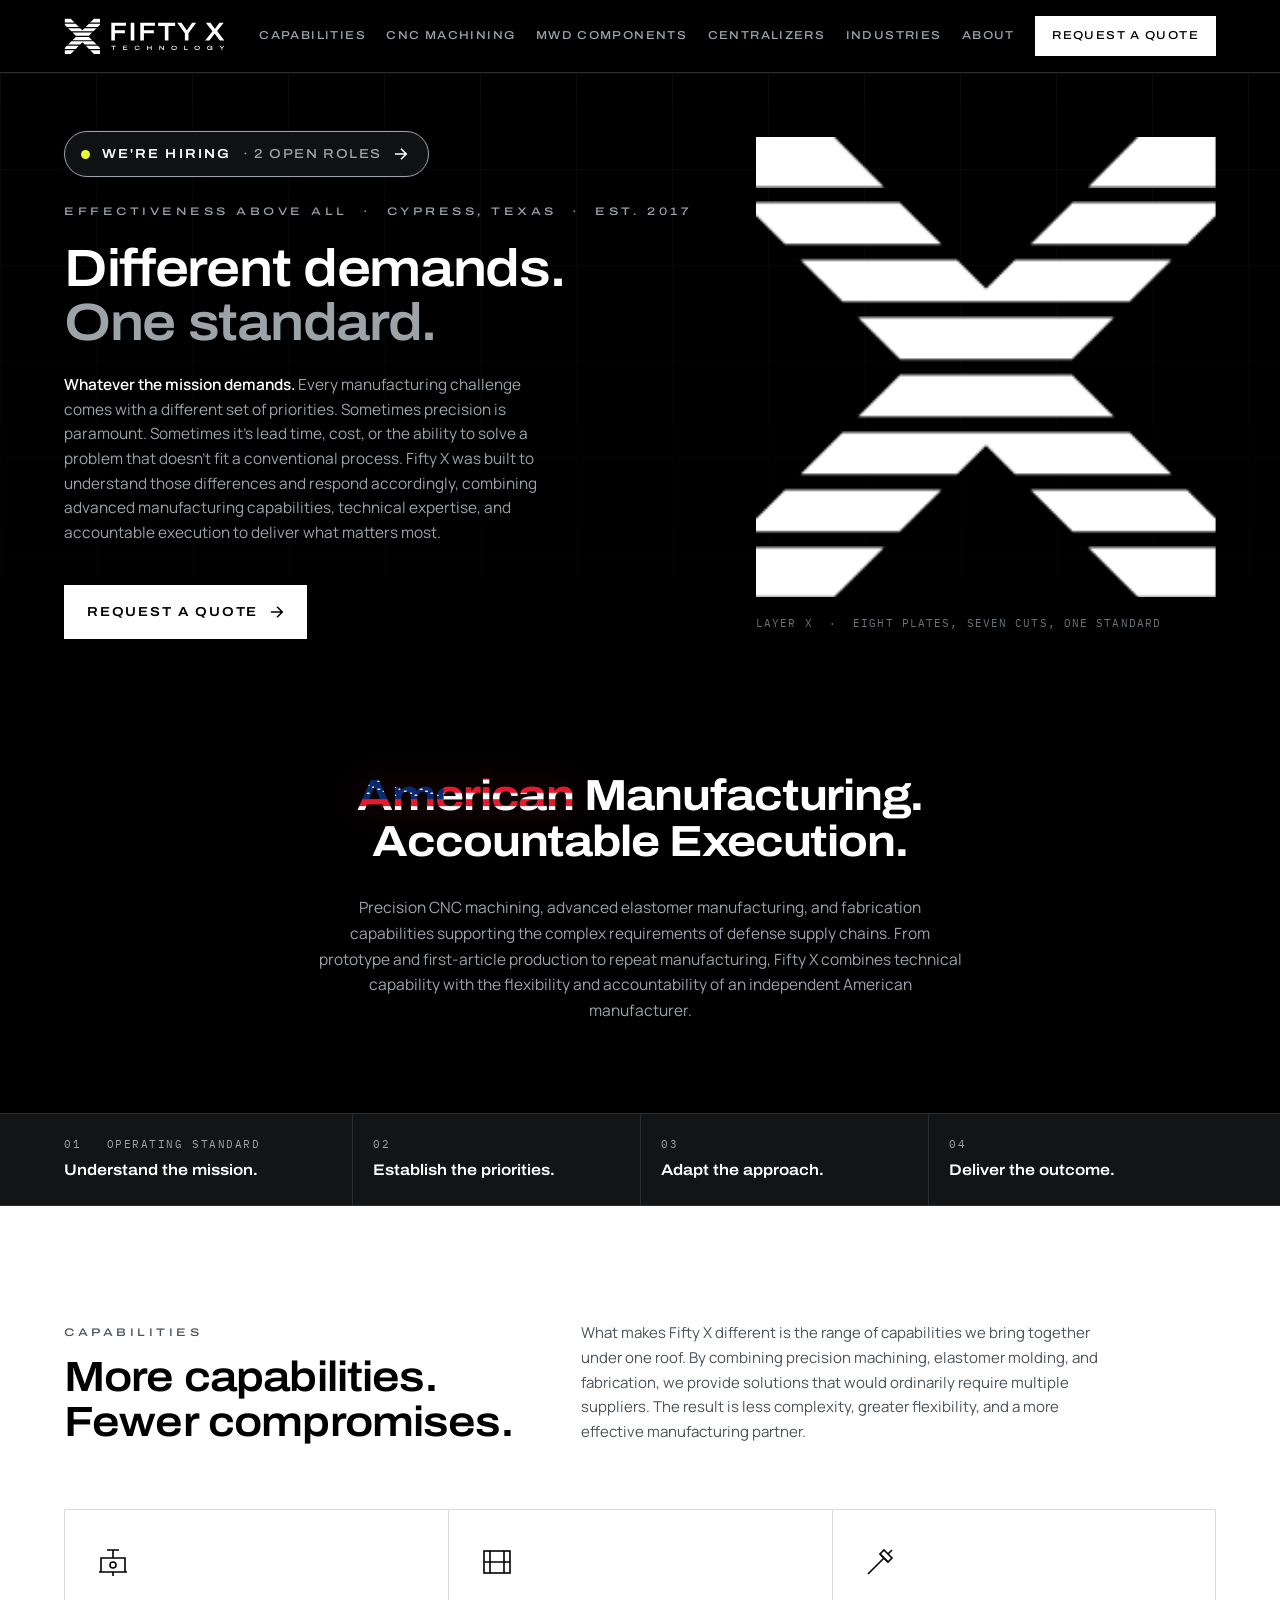
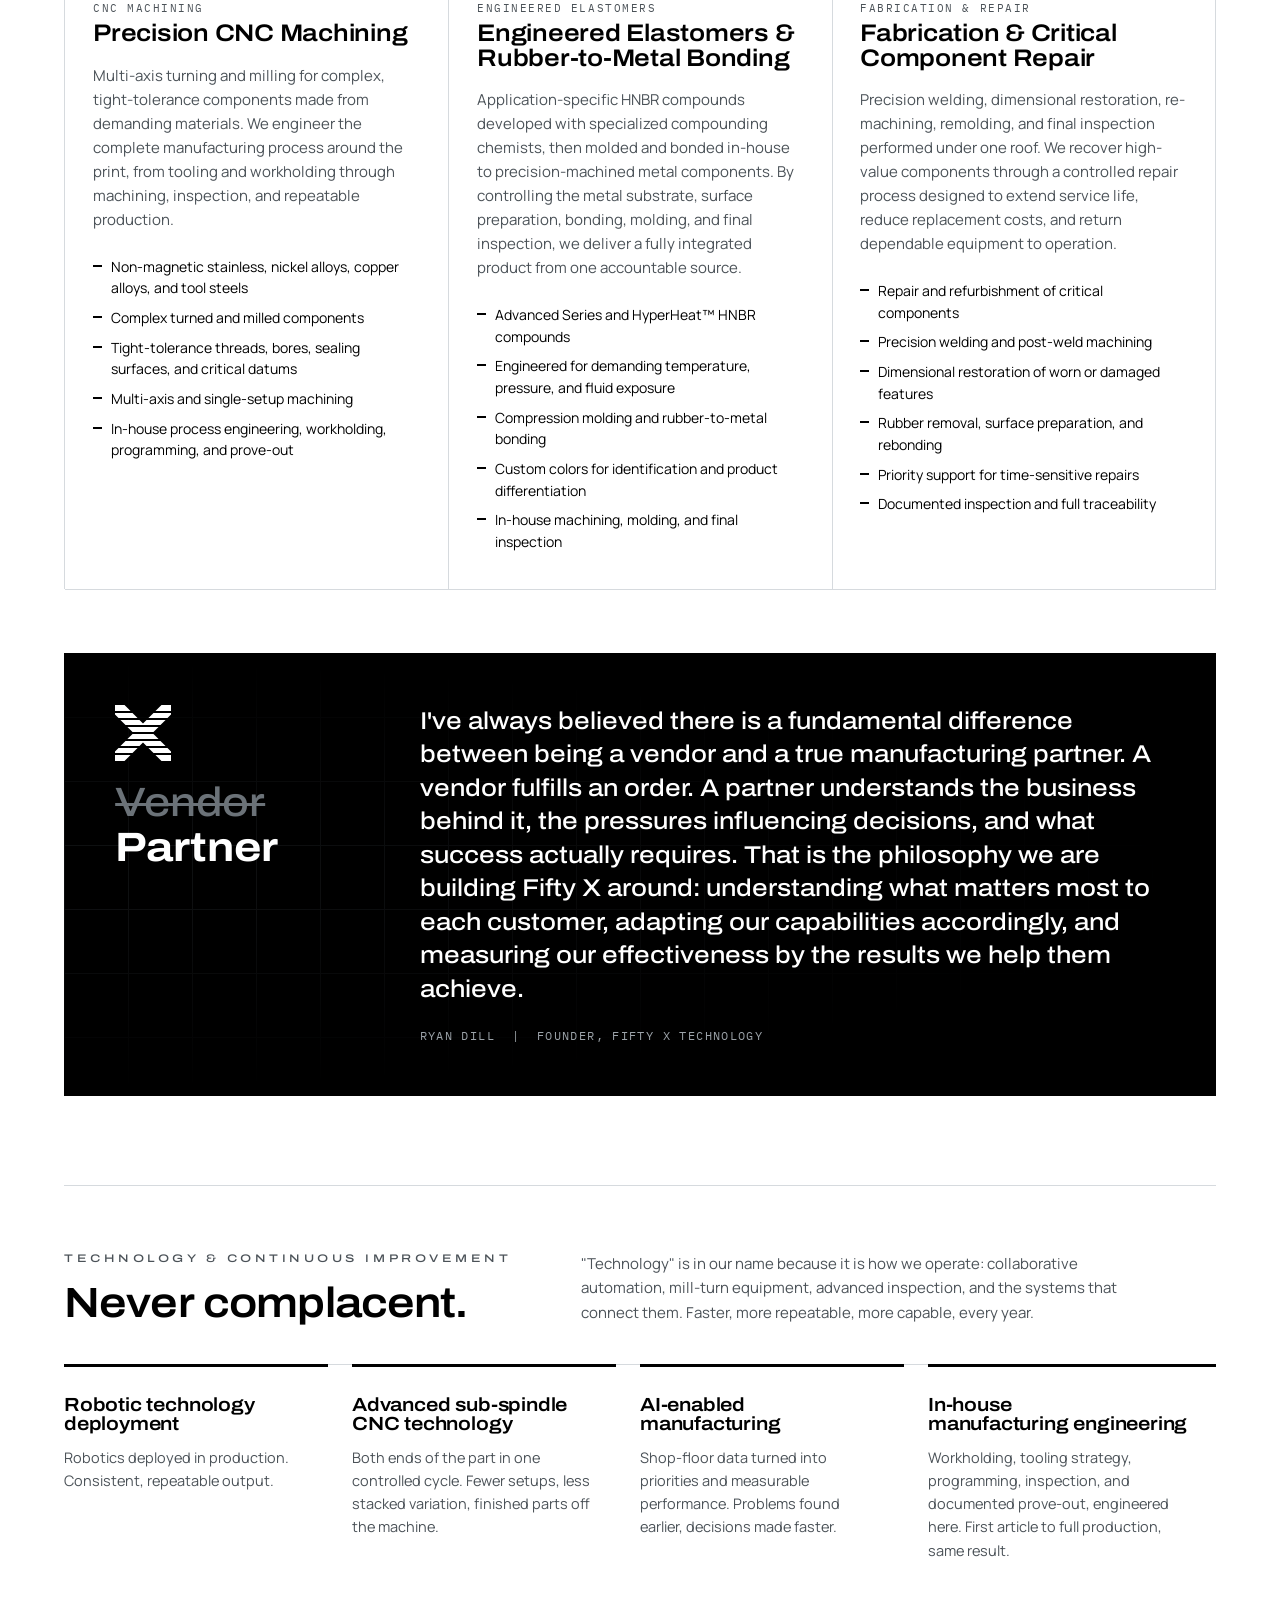
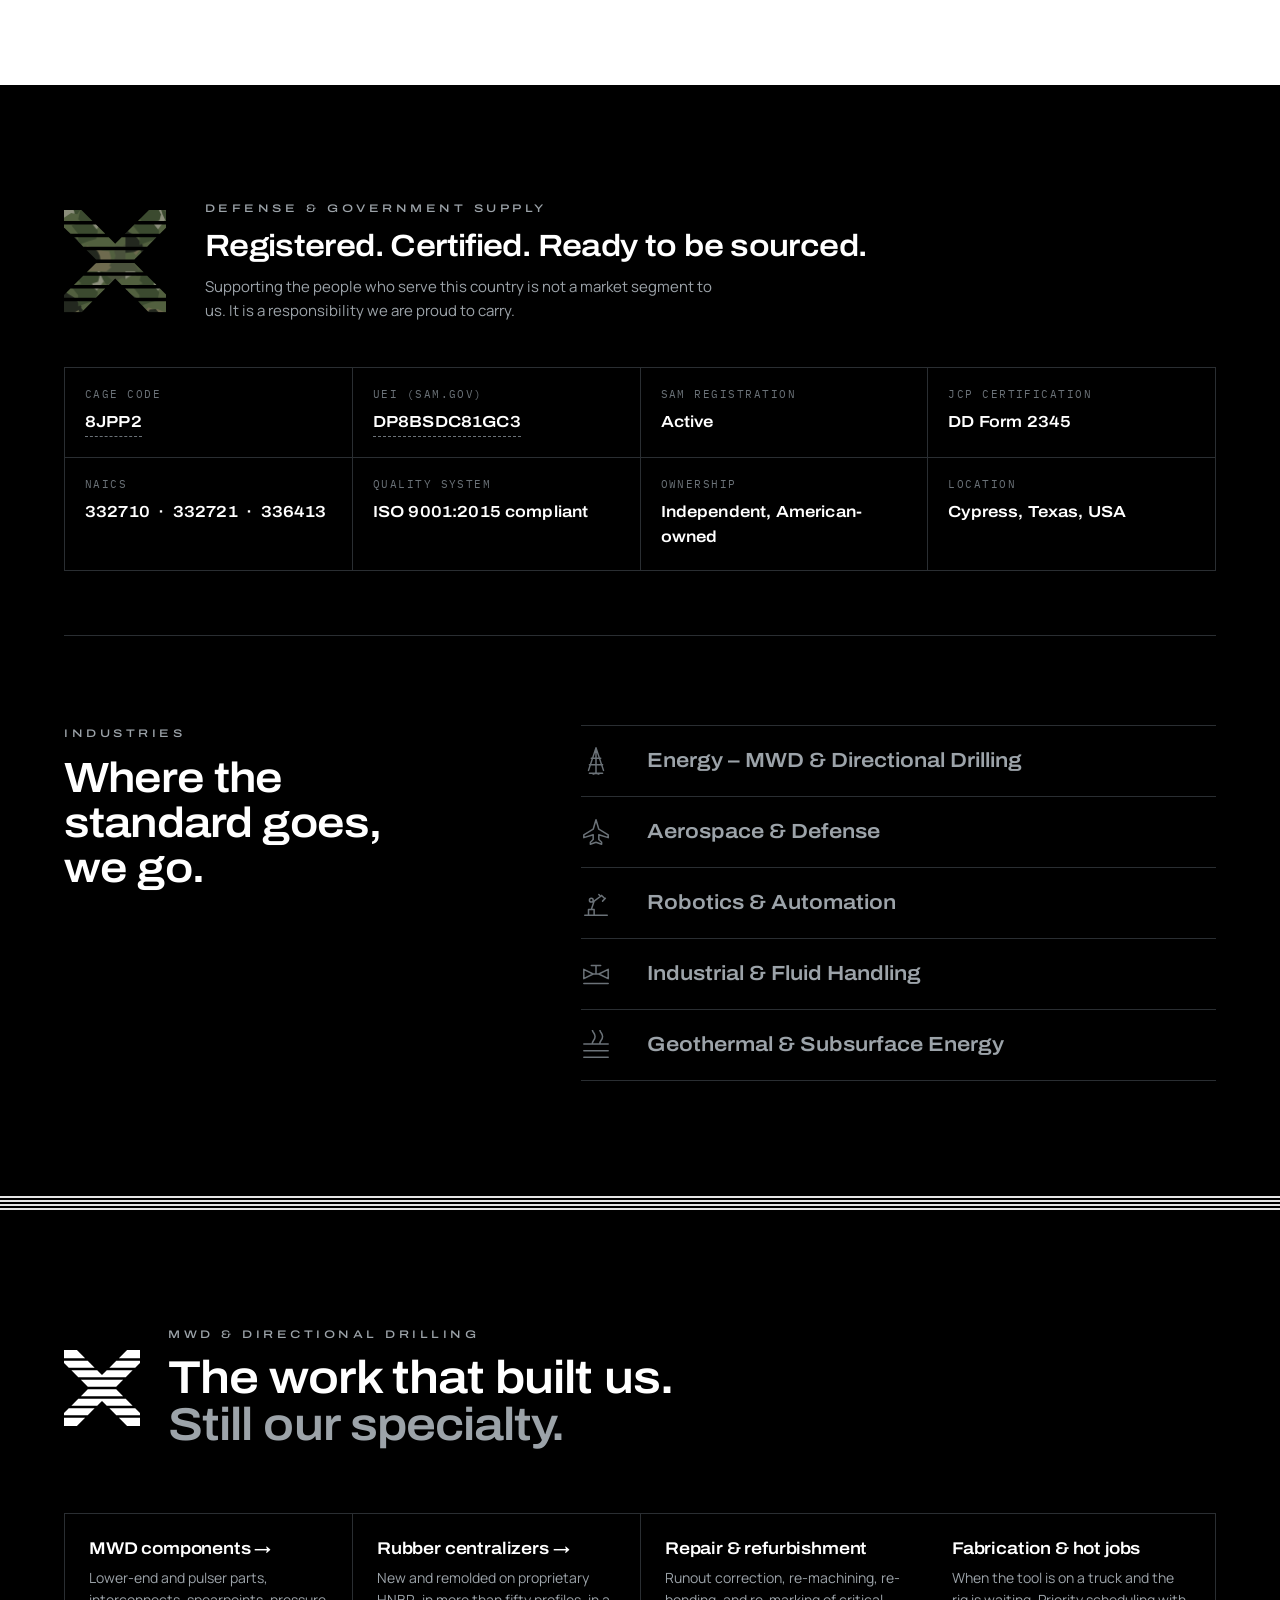
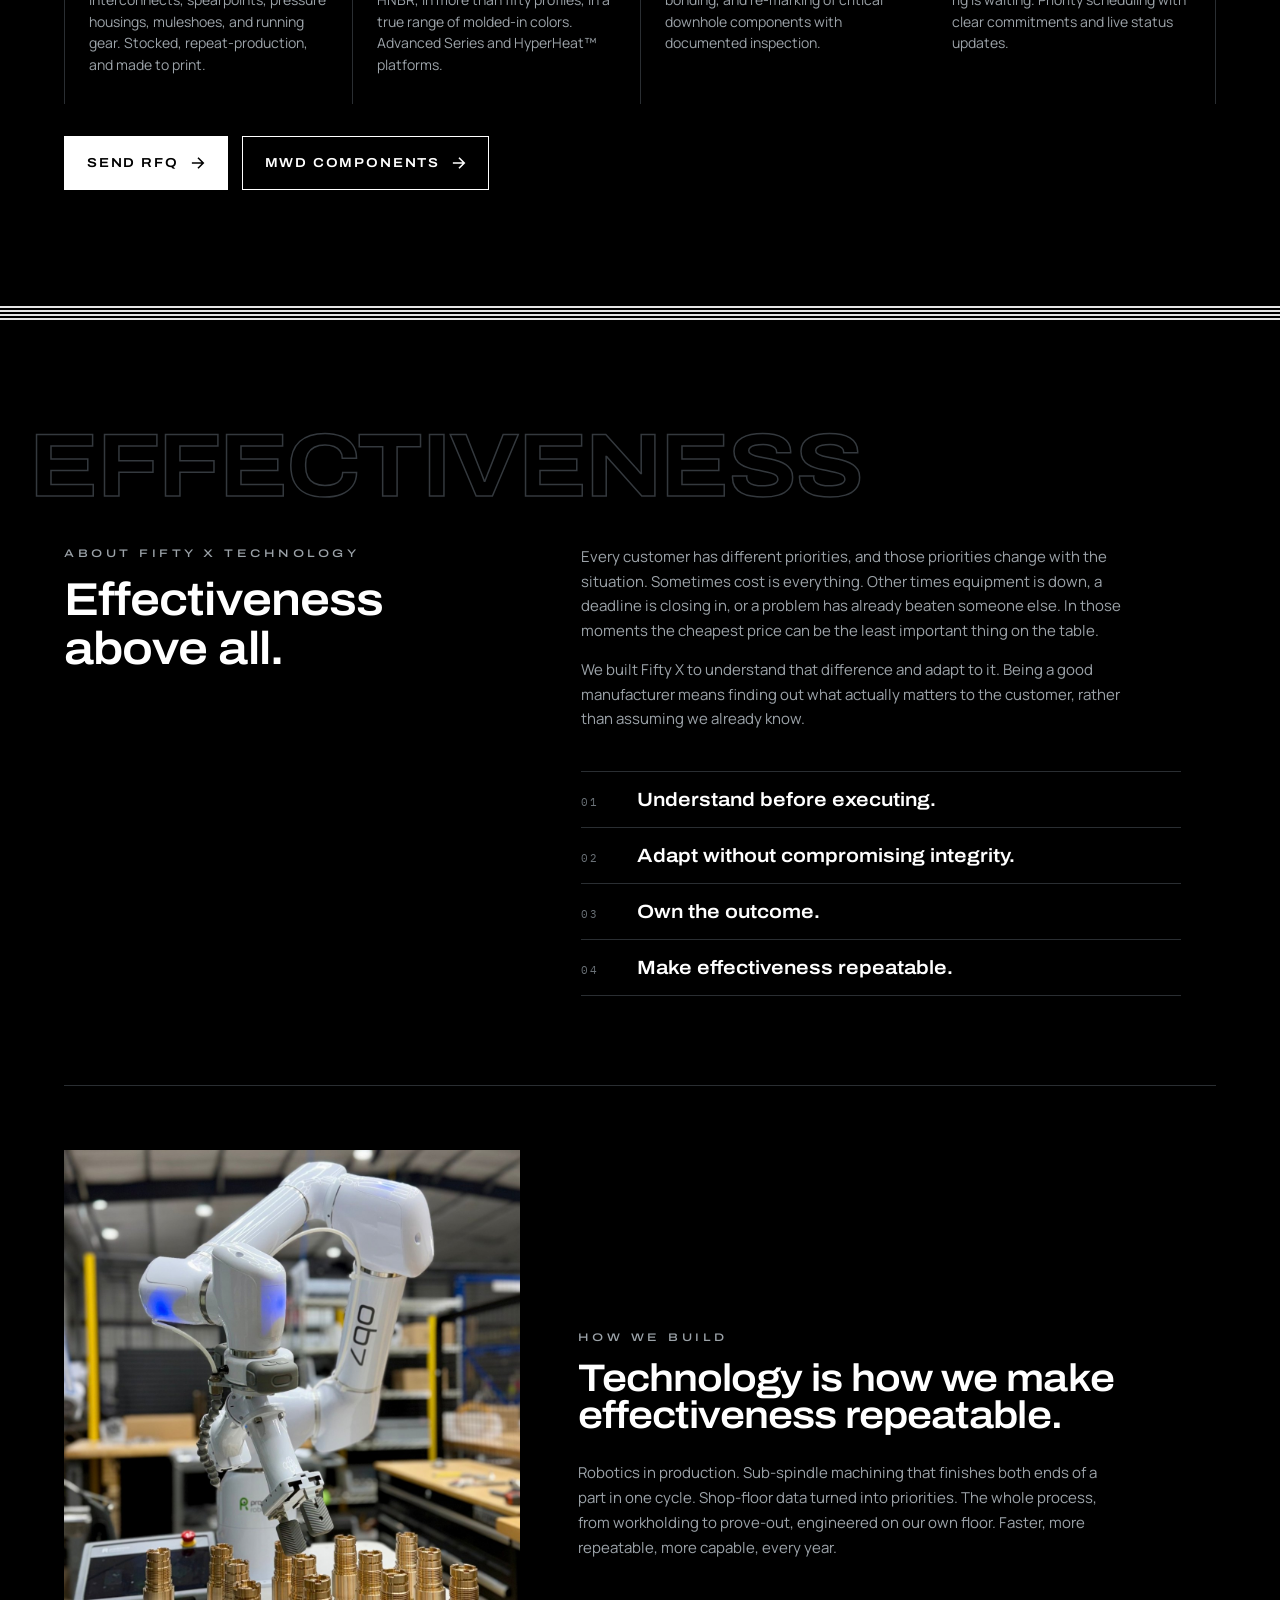
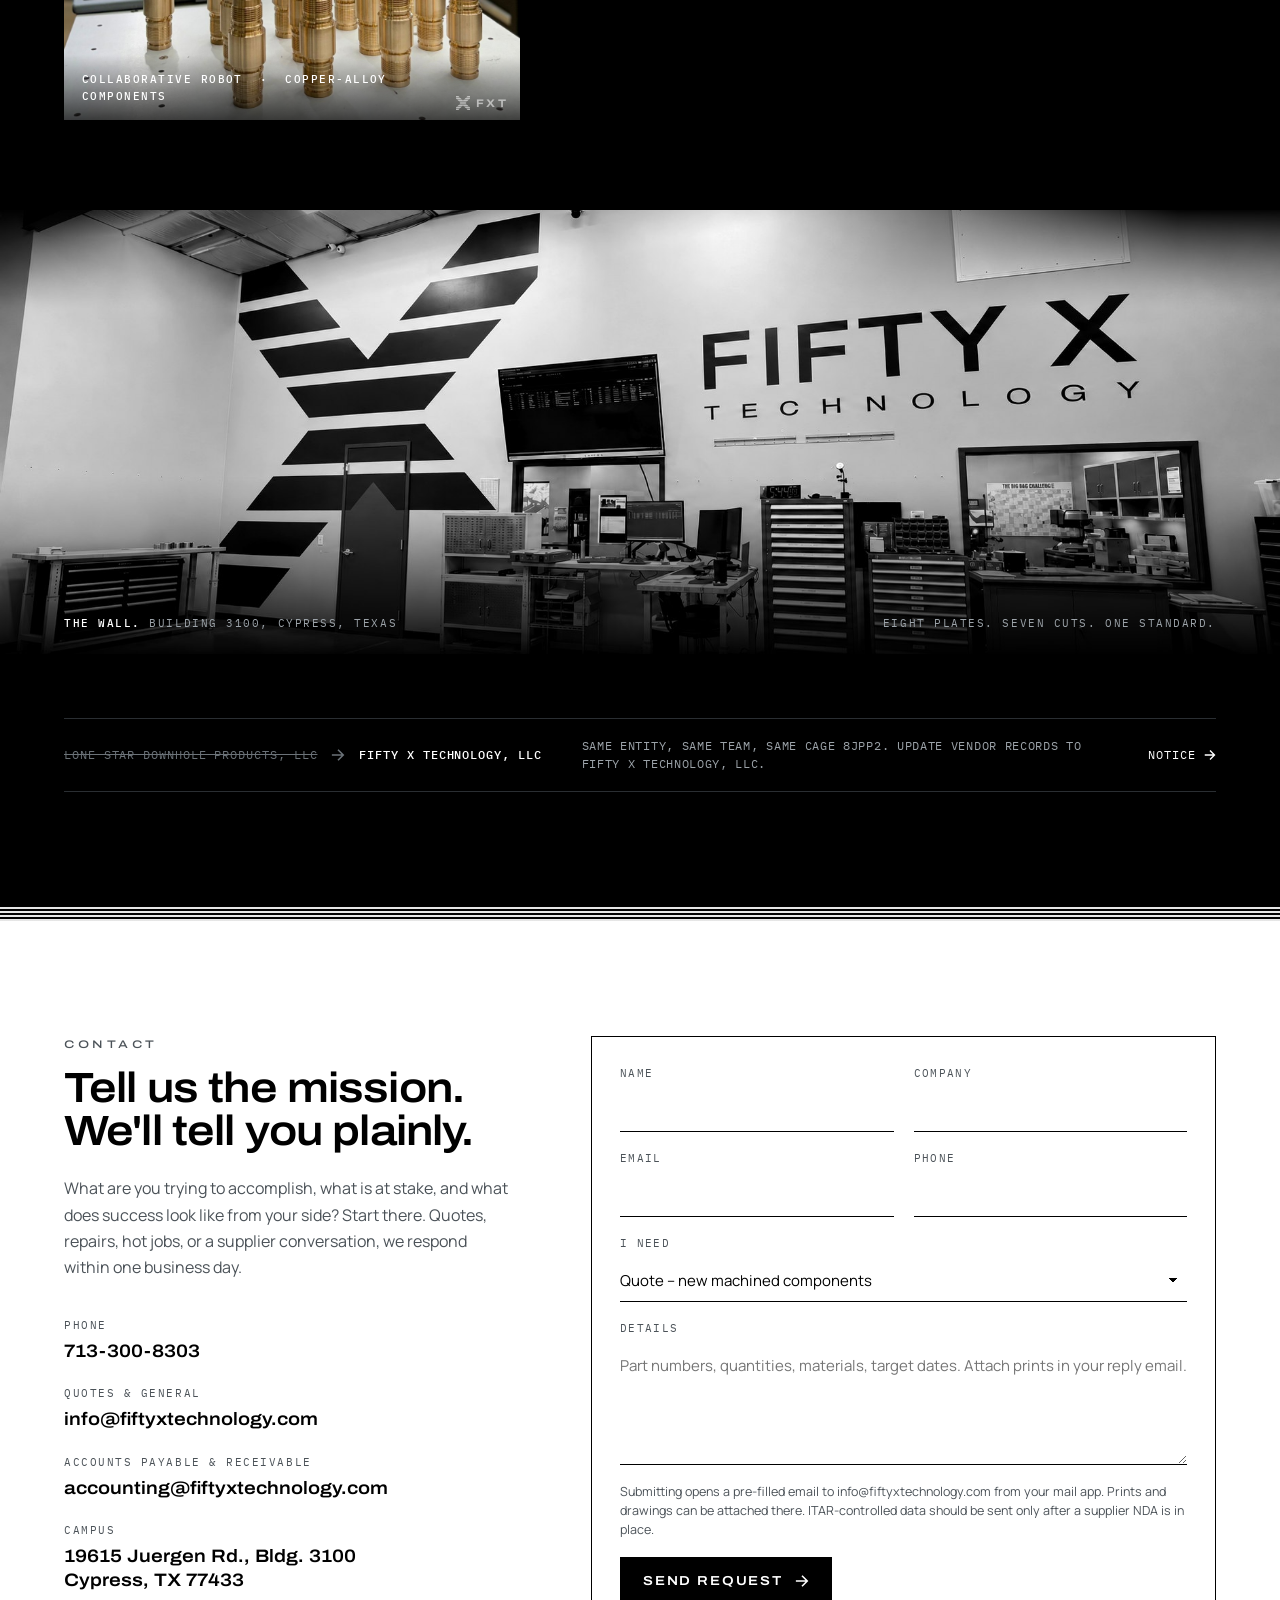
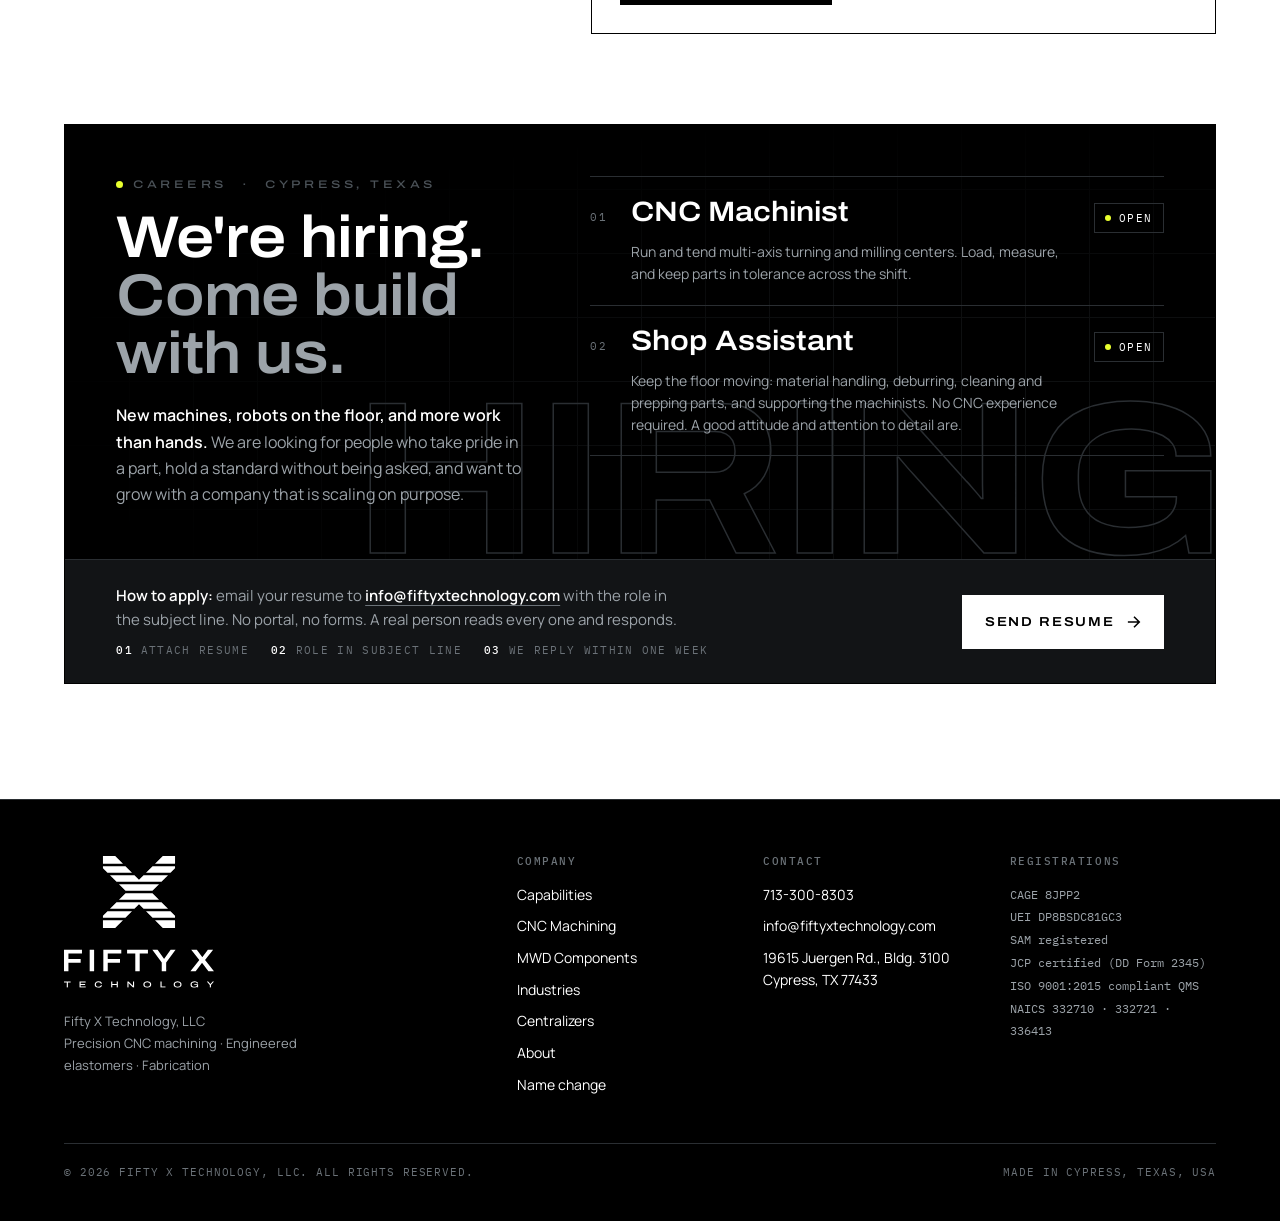
==== commit b03f36d1: "v5.5: defense block, technology folded into capabilities/about, tab removed" ====
--- a/index.html
+++ b/index.html
@@ -389,6 +389,29 @@
 @media (prefers-reduced-motion:no-preference){.usa .flag{animation:usa-sheen 7s ease-in-out infinite}@keyframes usa-sheen{0%,70%{background-position:-160% 0,0 0}100%{background-position:160% 0,0 0}}}
 .usa p{margin:clamp(20px,2.4vw,32px) auto 0;max-width:72ch;font-size:clamp(15.5px,1.2vw,17.5px);line-height:1.65;color:var(--steel)}
 @media (max-width:560px){.usa h3{font-size:9vw}}
+/* ---------- defense block ---------- */
+.def{margin-bottom:clamp(56px,7vw,96px);padding-bottom:clamp(40px,5vw,64px);border-bottom:1px solid var(--hair-d)}
+.def-top{display:grid;grid-template-columns:auto 1fr;gap:24px clamp(24px,3vw,44px);align-items:center;margin-bottom:clamp(28px,3.5vw,44px)}
+.camo-x{width:clamp(72px,8vw,112px);height:clamp(72px,8vw,112px);flex:none;filter:drop-shadow(0 0 0 transparent);transition:transform .6s cubic-bezier(.2,.8,.2,1)}
+.def:hover .camo-x{transform:scale(1.04)}
+.def h3{font-family:var(--display);font-stretch:112.5%;font-weight:600;font-size:clamp(22px,2.4vw,34px);line-height:1.08;letter-spacing:-.02em;margin-top:12px}
+.def-top p{margin:12px 0 0;font-size:15px;line-height:1.6;color:var(--steel);max-width:58ch}
+.def-grid{list-style:none;margin:0;padding:0;display:grid;grid-template-columns:repeat(4,1fr);gap:1px;background:var(--hair-d);border:1px solid var(--hair-d)}
+.def-grid>div{background:var(--ink);padding:18px 20px 20px;margin:0}
+.def-grid dt{font-family:var(--mono);font-size:10.5px;letter-spacing:.14em;text-transform:uppercase;color:var(--steel-2)}
+.def-grid dd{margin:8px 0 0;font-family:var(--display);font-stretch:112.5%;font-weight:600;font-size:clamp(15px,1.25vw,19px);letter-spacing:.01em;color:var(--paper)}
+.def-grid .copy{all:unset;cursor:pointer;font:inherit;color:inherit;border-bottom:1px dashed var(--steel-2);padding-bottom:1px;position:relative}
+.def-grid .copy:hover{border-bottom-color:var(--paper)}
+.def-grid .copy.done::after{content:"Copied";position:absolute;left:0;top:-20px;font-family:var(--mono);font-size:10px;letter-spacing:.14em;text-transform:uppercase;color:var(--paper)}
+@media (max-width:900px){.def-grid{grid-template-columns:1fr 1fr}}
+@media (max-width:560px){.def-top{grid-template-columns:1fr}.def-grid{grid-template-columns:1fr}}
+.tech-in-caps{margin-top:clamp(56px,7vw,96px);padding-top:clamp(40px,5vw,64px);border-top:1px solid var(--hair-l)}
+.about-tech{margin-top:clamp(56px,7vw,96px);padding-top:clamp(40px,5vw,64px);border-top:1px solid var(--hair-d)}
+.about-tech .tech-body h2{color:var(--paper);font-size:clamp(26px,3vw,42px);text-wrap:balance;max-width:16em}
+.about-tech .tech-body .intro{color:var(--steel)}
+.about-tech .tech-photo{align-self:start}
+@media (min-width:1001px){.about-tech .tech-photo .fx-img{aspect-ratio:4/5;height:auto}}
+.about-tech .tech-body{align-self:center}
 /* ---------- industries: list with icons ---------- */
 .ind-head{align-items:start;margin-bottom:0}
 .ind-list{list-style:none;margin:0;padding:0;border-top:1px solid var(--hair-d)}
@@ -434,7 +457,6 @@
       <a href="mwd.html">MWD Components</a>
       <a href="centralizers.html">Centralizers</a>
       <a href="#industries">Industries</a>
-      <a href="#technology">Technology</a>
       <a href="#about">About</a>
       <a class="cta" href="#contact">Request a Quote</a>
     </nav>
@@ -554,12 +576,61 @@
       </div>
     </aside>
 
+    <div class="tech-in-caps">
+      <div class="head" style="margin-bottom:clamp(24px,3vw,40px)">
+        <div>
+          <div class="eyebrow">Technology &amp; continuous improvement</div>
+          <h2 style="margin-top:14px">Never complacent.</h2>
+        </div>
+        <p class="intro">"Technology" is in our name because it is how we operate: collaborative automation, mill-turn equipment, advanced inspection, and the systems that connect them. Faster, more repeatable, more capable, every year.</p>
+      </div>
+    <div class="tech-grid">
+      <article>
+        <h3>Robotic technology deployment</h3>
+        <p>Robotics deployed in production. Consistent, repeatable output.</p>
+      </article>
+      <article>
+        <h3>Advanced sub-spindle CNC technology</h3>
+        <p>Both ends of the part in one controlled cycle. Fewer setups, less stacked variation, finished parts off the machine.</p>
+      </article>
+      <article>
+        <h3>AI-enabled manufacturing</h3>
+        <p>Shop-floor data turned into priorities and measurable performance. Problems found earlier, decisions made faster.</p>
+      </article>
+      <article>
+        <h3>In-house manufacturing engineering</h3>
+        <p>Workholding, tooling strategy, programming, inspection, and documented prove-out, engineered here. First article to full production, same result.</p>
+      </article>
+    </div>
+    </div>
+
   </div>
 </section>
 
 <!-- ================= INDUSTRIES ================= -->
 <section class="section" id="industries">
   <div class="wrap">
+    <div class="def" id="defense">
+      <div class="def-top">
+        <svg class="camo-x" viewBox="0 0 100 100" aria-hidden="true"><defs><pattern id="camo" patternUnits="userSpaceOnUse" width="60" height="60"><rect width="60" height="60" fill="#4A523C"/><path d="M36.3 9.1 L27.0 15.4 L22.0 23.4 L10.6 24.4 L9.1 12.8 L10.3 5.7 L13.0 -2.2 L21.4 -2.0 L30.3 -0.1Z" fill="#3B4A2F"/><path d="M24.9 33.9 L16.6 44.9 L6.2 48.7 L-7.3 52.7 L-6.8 37.7 L-15.5 27.0 L-3.4 22.0 L5.7 22.0 L12.6 26.3Z" fill="#52603F"/><path d="M28.8 49.0 L24.4 53.9 L19.7 55.9 L12.9 58.7 L8.9 52.5 L8.5 45.3 L13.6 40.5 L20.3 39.1 L27.5 41.4Z" fill="#52603F"/><path d="M41.6 55.4 L37.8 63.7 L29.6 64.6 L22.0 65.7 L17.1 59.4 L14.5 50.5 L21.4 44.0 L29.6 45.9 L39.5 45.7Z" fill="#6E6A4E"/><path d="M26.2 25.1 L17.7 34.0 L10.4 44.2 L1.9 34.0 L-7.2 30.3 L-9.5 19.1 L-1.9 9.6 L9.3 12.3 L17.1 16.7Z" fill="#6E6A4E"/><path d="M41.5 47.8 L36.5 53.4 L31.5 57.6 L26.7 53.1 L20.3 51.3 L20.6 44.5 L23.8 37.4 L31.7 37.1 L35.6 43.0Z" fill="#3B4A2F"/><path d="M30.8 40.1 L30.2 46.0 L24.6 48.5 L19.7 46.0 L16.3 42.6 L13.8 36.7 L19.2 33.3 L25.1 29.3 L29.7 34.7Z" fill="#23281F"/><path d="M23.0 24.1 L20.2 32.7 L11.5 32.9 L5.0 32.8 L1.0 27.4 L-2.7 19.5 L3.0 11.9 L11.4 16.2 L16.3 18.8Z" fill="#6E6A4E"/><path d="M23.5 14.0 L21.9 20.7 L15.5 23.1 L7.6 25.0 L1.4 18.6 L3.8 10.3 L9.4 6.1 L16.6 -1.2 L26.4 3.5Z" fill="#52603F"/><path d="M50.5 44.4 L47.9 51.6 L40.8 53.0 L32.7 55.9 L31.4 47.3 L31.4 41.5 L34.5 36.0 L40.9 35.3 L47.5 37.5Z" fill="#52603F"/><path d="M15.8 0.0 L11.1 6.7 L4.3 6.6 L-0.7 6.6 L-5.1 3.0 L-6.7 -3.6 L-3.2 -10.9 L4.9 -10.1 L10.4 -6.0Z" fill="#3B4A2F"/><path d="M23.2 29.3 L15.9 36.8 L9.0 41.0 L-0.4 42.0 L-6.0 34.0 L-12.1 22.4 L0.6 18.4 L8.8 18.5 L23.5 15.3Z" fill="#23281F"/><path d="M46.9 8.8 L40.1 15.9 L34.2 22.7 L27.1 16.7 L16.7 14.3 L19.5 4.3 L23.4 -5.5 L33.7 -2.6 L39.6 2.1Z" fill="#3B4A2F"/><path d="M49.1 30.2 L46.5 41.9 L35.4 46.9 L24.2 44.5 L16.8 35.9 L17.5 24.7 L27.0 20.6 L34.9 16.6 L41.9 22.3Z" fill="#52603F"/><path d="M10.1 1.7 L10.5 9.0 L3.4 11.0 L-4.7 12.9 L-9.8 5.9 L-7.2 -1.6 L-5.4 -10.6 L3.0 -5.7 L7.6 -3.3Z" fill="#8C8F7C"/><path d="M43.5 20.3 L37.5 28.1 L30.6 33.7 L20.7 33.2 L20.0 23.3 L15.3 15.6 L20.3 6.5 L30.8 5.7 L39.3 10.9Z" fill="#52603F"/><path d="M39.3 10.7 L43.7 23.3 L31.7 27.7 L21.4 23.3 L12.3 16.7 L18.8 7.1 L23.0 0.9 L32.2 -9.0 L36.3 4.3Z" fill="#8C8F7C"/><path d="M52.4 27.9 L49.6 39.8 L38.1 43.0 L29.3 38.6 L22.1 32.8 L25.9 24.4 L30.9 20.1 L38.6 9.9 L47.1 18.1Z" fill="#52603F"/><path d="M46.3 56.0 L38.9 62.1 L33.3 65.7 L26.5 64.9 L22.4 59.4 L19.7 51.7 L26.6 47.4 L33.5 44.9 L38.4 50.3Z" fill="#6E6A4E"/><path d="M69.4 21.2 L64.0 29.1 L57.2 35.9 L46.9 34.5 L46.2 24.3 L46.0 18.1 L48.5 10.6 L57.3 6.1 L65.7 11.9Z" fill="#52603F"/><path d="M45.9 46.6 L45.0 53.7 L38.2 56.4 L32.3 53.8 L27.4 49.9 L27.2 43.2 L30.8 36.6 L37.7 39.7 L44.2 40.1Z" fill="#6E6A4E"/><path d="M29.2 16.6 L22.5 23.0 L18.2 35.2 L9.8 25.5 L2.7 21.0 L-3.6 9.9 L7.0 2.9 L16.9 5.2 L24.4 8.6Z" fill="#52603F"/><path d="M44.8 48.4 L42.6 58.6 L33.3 64.6 L25.3 57.5 L18.2 52.9 L15.0 42.8 L22.7 35.0 L32.1 39.2 L37.5 42.5Z" fill="#6E6A4E"/><path d="M34.8 4.4 L33.3 10.1 L27.8 11.8 L20.4 15.0 L13.8 9.0 L15.8 0.5 L21.8 -3.8 L28.0 -4.1 L32.4 -0.6Z" fill="#3B4A2F"/><path d="M35.0 44.8 L35.9 51.3 L29.3 52.0 L22.9 53.8 L16.5 49.0 L20.1 41.9 L23.8 37.3 L29.5 36.7 L33.0 40.6Z" fill="#23281F"/><path d="M33.1 20.3 L31.4 28.2 L23.8 30.5 L13.9 34.2 L13.7 23.3 L7.2 14.9 L17.0 11.8 L24.6 5.2 L28.5 14.8Z" fill="#3B4A2F"/></pattern><clipPath id="camo-clip"><path d="M0 10.8 L0 0 L17 0 L27.8 10.8 Z M0 17 L0 14.2 L31.2 14.2 L40.3 23.3 L6.3 23.3 Z M18.8 35.8 L9.7 26.7 L43.7 26.7 L50 33 L56.3 26.7 L90.3 26.7 L81.2 35.8 Z M31.3 48.3 L22.2 39.2 L77.8 39.2 L68.7 48.3 Z M22.2 60.8 L31.3 51.7 L68.7 51.7 L77.8 60.8 Z M9.7 73.3 L18.8 64.2 L81.2 64.2 L90.3 73.3 L56.3 73.3 L50 67 L43.7 73.3 Z M0 83 L6.3 76.7 L40.3 76.7 L31.2 85.8 L0 85.8 Z M0 100 L0 89.2 L27.8 89.2 L17 100 Z M68.8 85.8 L59.7 76.7 L93.7 76.7 L100 83 L100 85.8 Z M83 100 L72.2 89.2 L100 89.2 L100 100 Z M100 17 L93.7 23.3 L59.7 23.3 L68.8 14.2 L100 14.2 Z M100 0 L100 10.8 L72.2 10.8 L83 0 Z"/></clipPath></defs><rect width="100" height="100" fill="url(#camo)" clip-path="url(#camo-clip)"/></svg>
+        <div>
+          <div class="eyebrow">Defense &amp; government supply</div>
+          <h3>Registered. Certified. Ready to be sourced.</h3>
+          <p>Supporting the people who serve this country is not a market segment to us. It is a responsibility we are proud to carry.</p>
+        </div>
+      </div>
+      <dl class="def-grid">
+        <div><dt>CAGE code</dt><dd><button type="button" class="copy" data-copy="8JPP2">8JPP2</button></dd></div>
+        <div><dt>UEI (SAM.gov)</dt><dd><button type="button" class="copy" data-copy="DP8BSDC81GC3">DP8BSDC81GC3</button></dd></div>
+        <div><dt>SAM registration</dt><dd>Active</dd></div>
+        <div><dt>JCP certification</dt><dd>DD Form 2345</dd></div>
+        <div><dt>NAICS</dt><dd>332710 &nbsp;·&nbsp; 332721 &nbsp;·&nbsp; 336413</dd></div>
+        <div><dt>Quality system</dt><dd>ISO 9001:2015 compliant</dd></div>
+        <div><dt>Ownership</dt><dd>Independent, American-owned</dd></div>
+        <div><dt>Location</dt><dd>Cypress, Texas, USA</dd></div>
+      </dl>
+    </div>
+
     <div class="head ind-head">
       <div>
         <div class="eyebrow">Industries</div>
@@ -603,42 +674,6 @@
 </section>
 
 <div class="plates"></div>
-
-<!-- ================= TECHNOLOGY ================= -->
-<section class="section light tech" id="technology">
-  <div class="wrap">
-    <div class="tech-layout">
-      <figure class="tech-photo">
-        <span class="fx-img"><img src="img-robot.jpg" alt="Collaborative robot above a batch of machined copper-alloy components on the Fifty X Technology production floor" width="1200" height="1500" loading="lazy"></span>
-        <figcaption><span>Collaborative robot &nbsp;·&nbsp; Copper-alloy components</span></figcaption>
-      </figure>
-      <div class="tech-body">
-        <div class="eyebrow">Technology &amp; continuous improvement</div>
-        <h2>Never complacent.</h2>
-        <p class="intro">"Technology" is in our name because it is how we operate: collaborative automation, mill-turn equipment, advanced inspection, and the systems that connect them. Faster, more repeatable, more capable, every year.</p>
-        <div class="tech-grid">
-          <article>
-            <h3>Robotic technology deployment</h3>
-            <p>Robotics deployed in production. Consistent, repeatable output.</p>
-          </article>
-          <article>
-            <h3>Advanced sub-spindle CNC technology</h3>
-            <p>Both ends of the part in one controlled cycle. Fewer setups, less stacked variation, finished parts off the machine.</p>
-          </article>
-          <article>
-            <h3>AI-enabled manufacturing</h3>
-            <p>Shop-floor data turned into priorities and measurable performance. Problems found earlier, decisions made faster.</p>
-          </article>
-          <article>
-            <h3>In-house manufacturing engineering</h3>
-            <p>Workholding, tooling strategy, programming, inspection, and documented prove-out, engineered here. First article to full production, same result.</p>
-          </article>
-        </div>
-      </div>
-    </div>
-    </div>
-  </div>
-</section>
 
 <!-- ================= ABOUT ================= -->
 <section class="section about" id="about">
@@ -661,8 +696,18 @@
         </ol>
       </div>
     </div>
-
-    </div>
+    </div>
+
+    <div class="tech-layout about-tech">
+      <figure class="tech-photo">
+        <span class="fx-img"><img src="img-robot.jpg" alt="Collaborative robot above a batch of machined copper-alloy components on the Fifty X Technology production floor" width="1200" height="1500" loading="lazy"></span>
+        <figcaption><span>Collaborative robot &nbsp;·&nbsp; Copper-alloy components</span></figcaption>
+      </figure>
+      <div class="tech-body">
+        <div class="eyebrow">How we build</div>
+        <h2>Technology is how we make effectiveness repeatable.</h2>
+        <p class="intro">Robotics in production. Sub-spindle machining that finishes both ends of a part in one cycle. Shop-floor data turned into priorities. The whole process, from workholding to prove-out, engineered on our own floor. Faster, more repeatable, more capable, every year.</p>
+      </div>
     </div>
 
     <figure class="wallshot"><img src="img-wall.jpg" alt="The Fifty X Technology mark and wordmark painted across the shop wall in Cypress, Texas" width="1885" height="654" loading="lazy"><figcaption><span><b>The wall.</b> Building 3100, Cypress, Texas</span><span>Eight plates. Seven cuts. One standard.</span></figcaption></figure>
@@ -746,7 +791,7 @@
       </div>
       <div>
         <h4>Company</h4>
-        <ul><li><a href="#capabilities">Capabilities</a></li><li><a href="cnc.html">CNC Machining</a></li><li><a href="mwd.html">MWD Components</a></li><li><a href="#industries">Industries</a></li><li><a href="centralizers.html">Centralizers</a></li><li><a href="#technology">Technology</a></li><li><a href="#about">About</a></li><li><a href="#name-change">Name change</a></li></ul>
+        <ul><li><a href="#capabilities">Capabilities</a></li><li><a href="cnc.html">CNC Machining</a></li><li><a href="mwd.html">MWD Components</a></li><li><a href="#industries">Industries</a></li><li><a href="centralizers.html">Centralizers</a></li><li><a href="#about">About</a></li><li><a href="#name-change">Name change</a></li></ul>
       </div>
       <div>
         <h4>Contact</h4>
@@ -789,6 +834,7 @@
 <script>
 </script>
 <script>(function(){var r=document.getElementById("name-change");if(r&&new Date()>new Date(2027,0,1)){r.remove();var l=document.querySelector('a[href="#name-change"]');if(l&&l.parentNode)l.parentNode.remove();}})();</script>
-<script src="fx.js?v=33" defer></script>
+<script>document.addEventListener('click',function(e){var b=e.target.closest('.def-grid .copy');if(!b||!navigator.clipboard)return;navigator.clipboard.writeText(b.getAttribute('data-copy')).then(function(){b.classList.add('done');setTimeout(function(){b.classList.remove('done')},1400)});});</script>
+<script src="fx.js?v=34" defer></script>
 </body>
 </html>
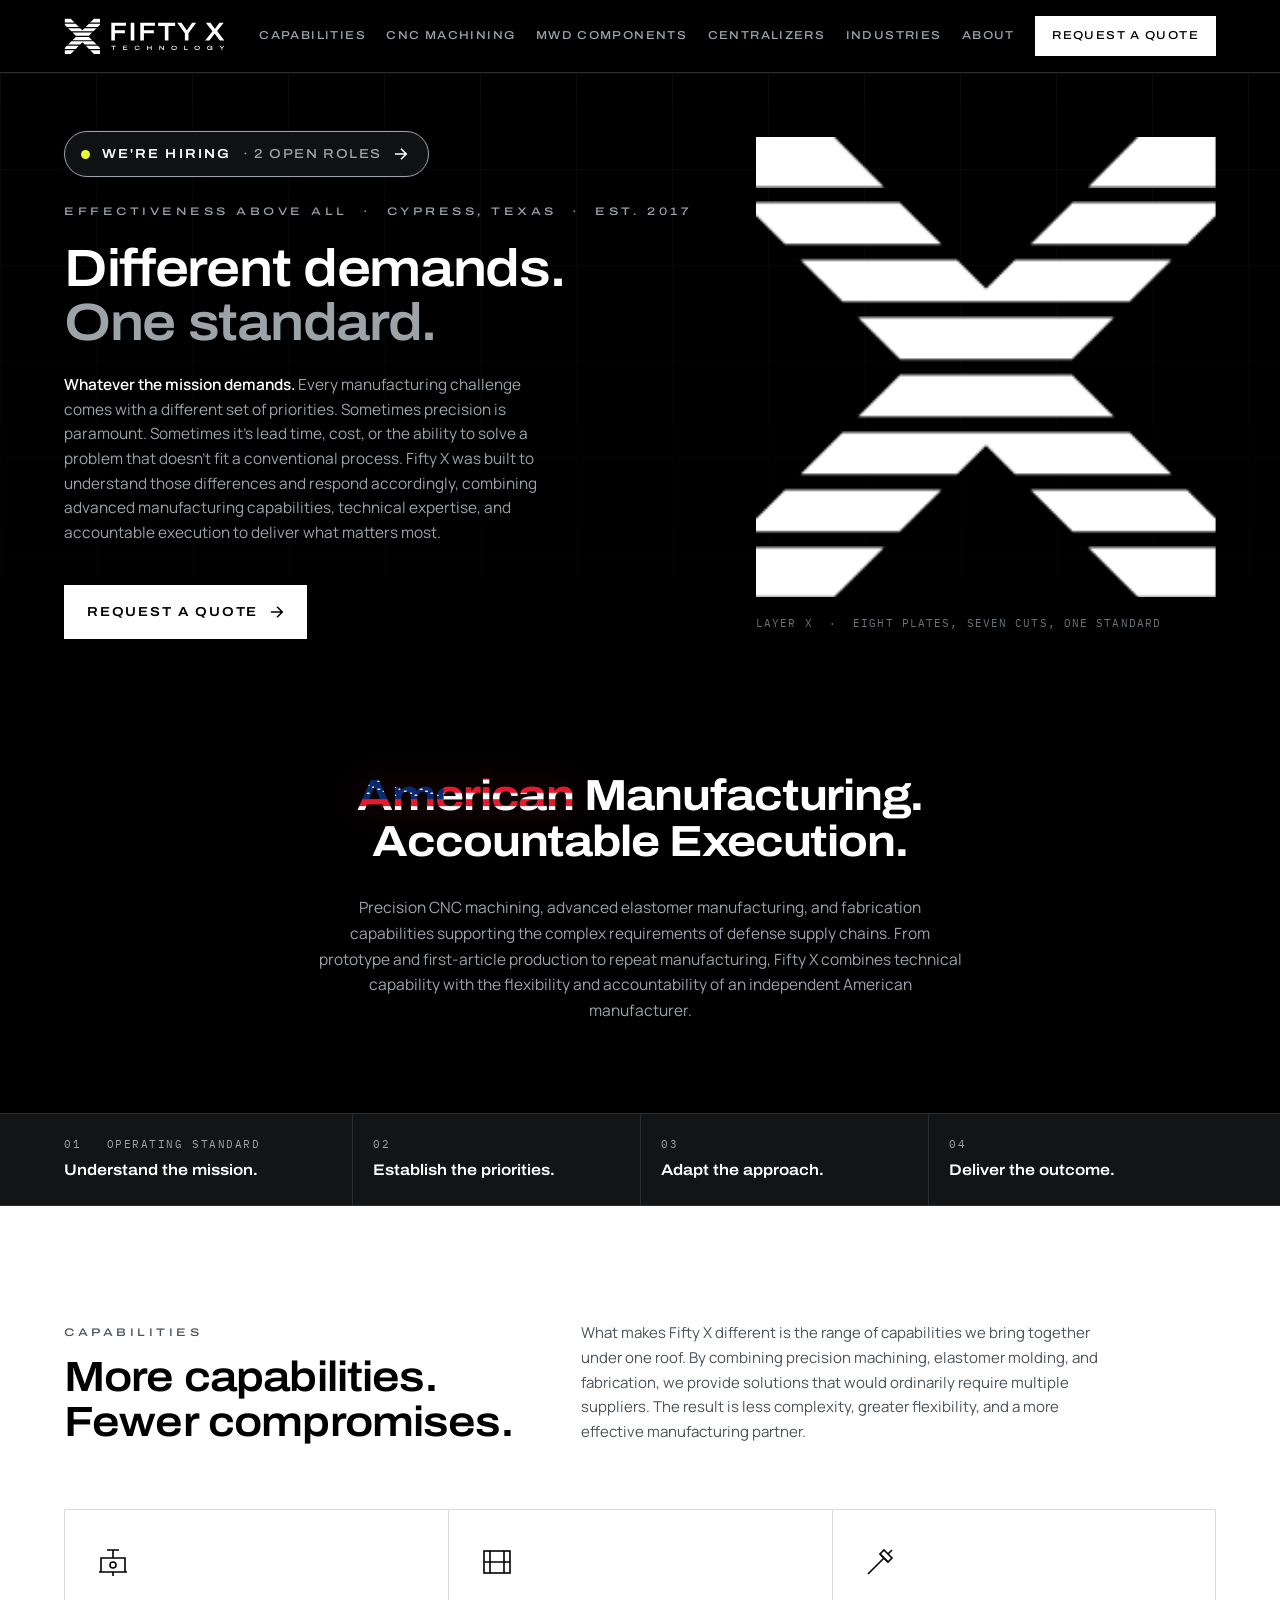
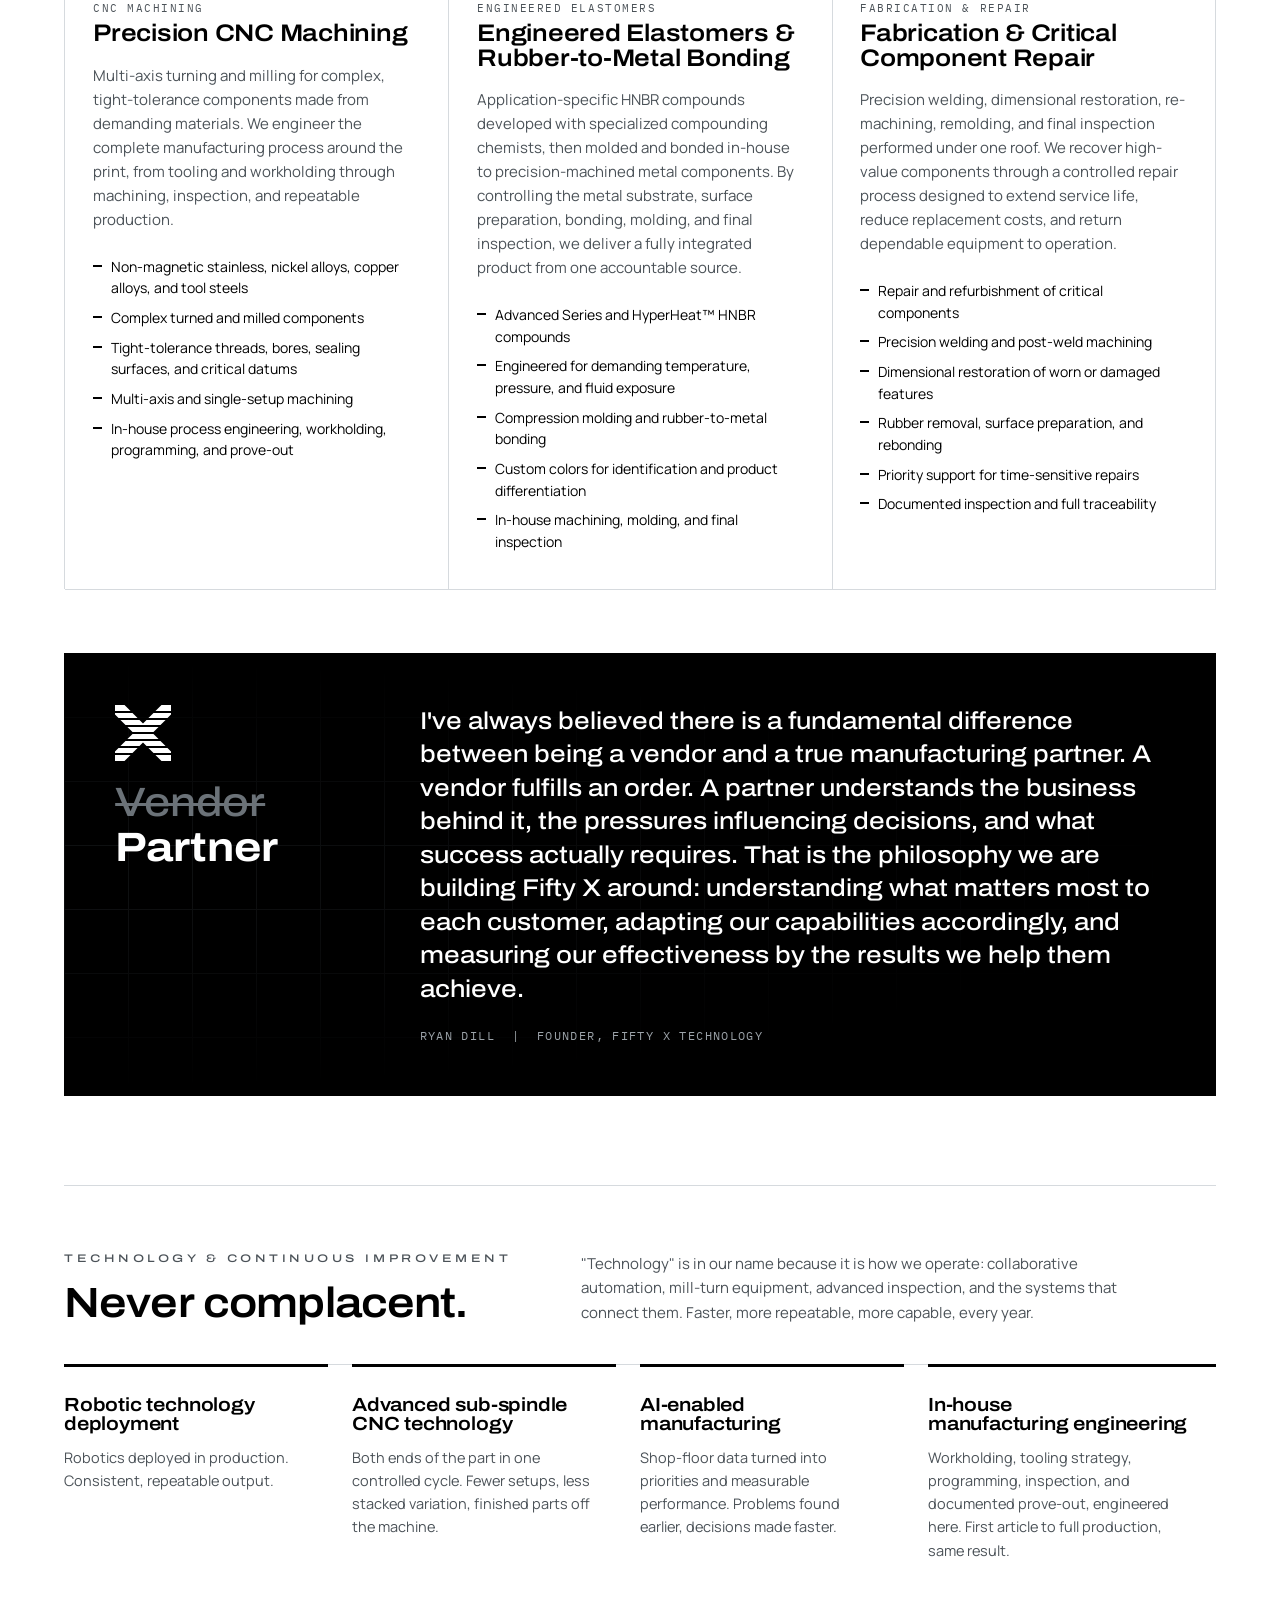
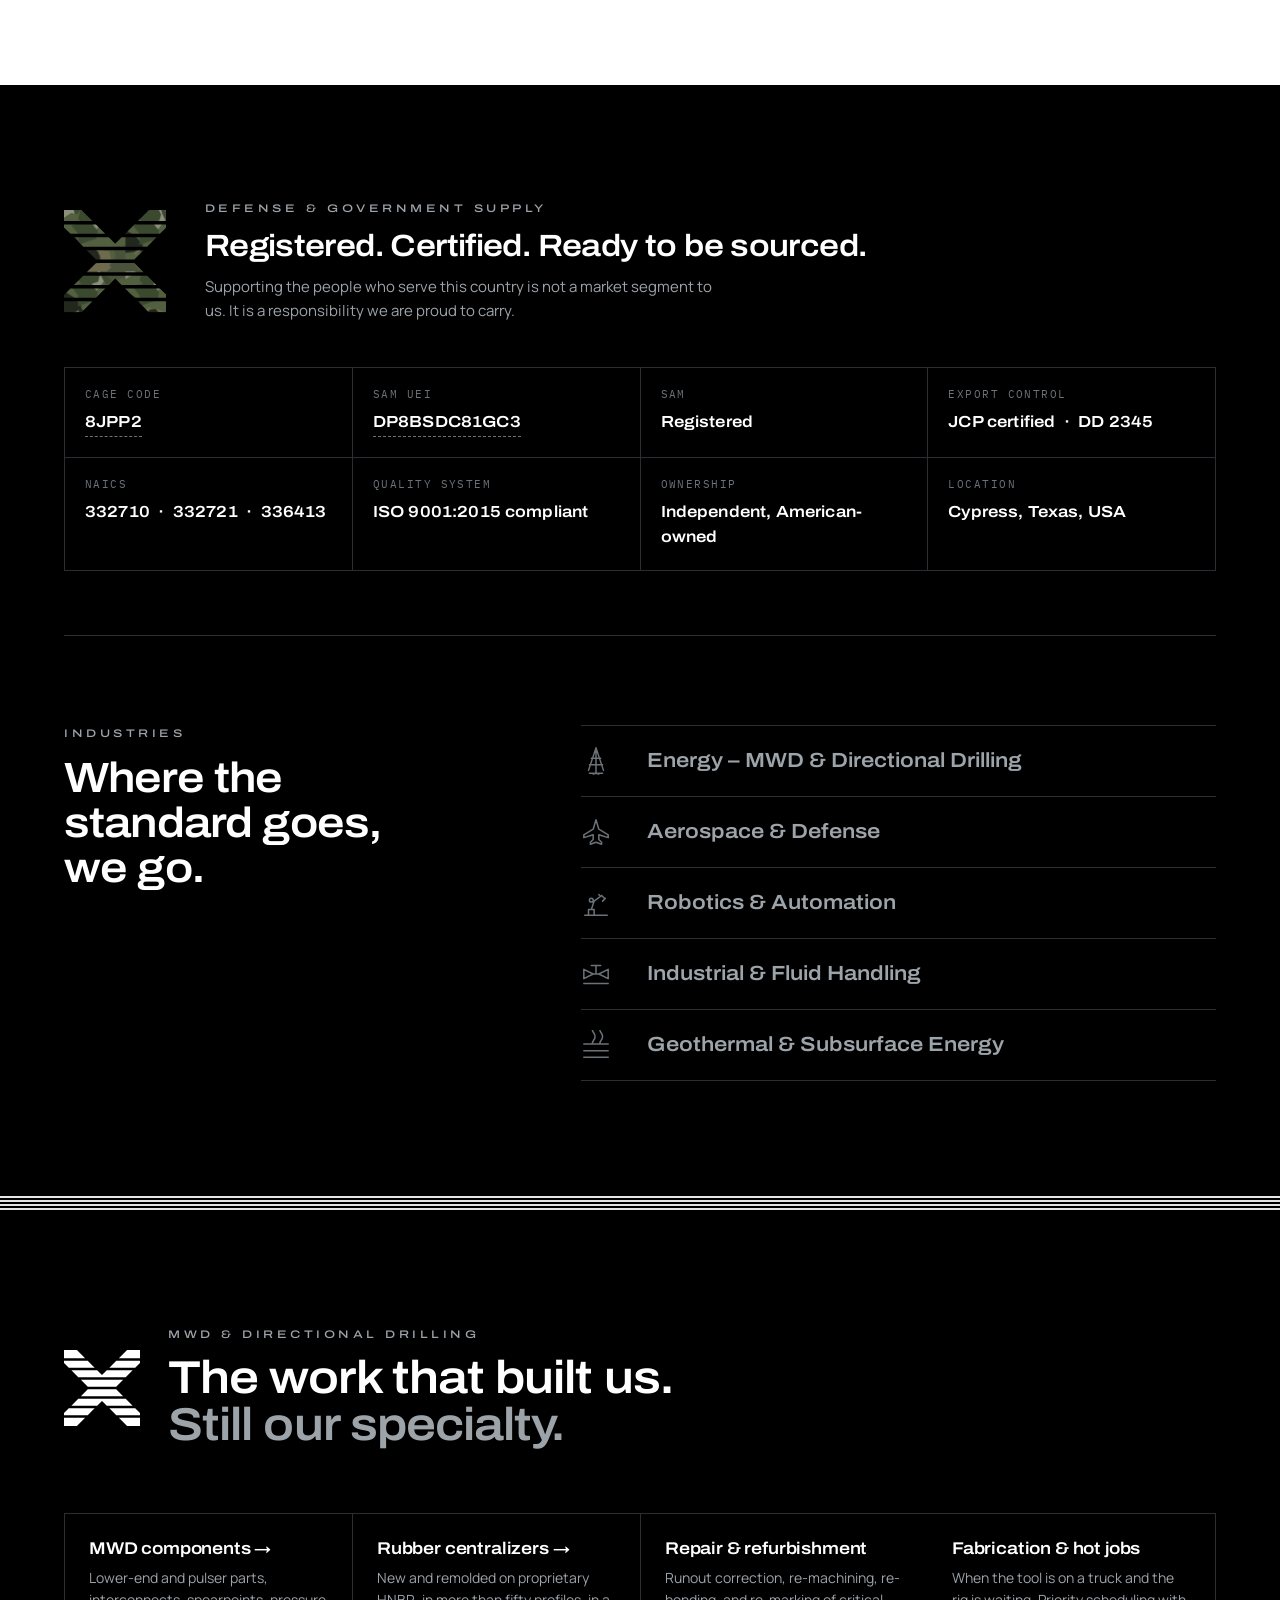
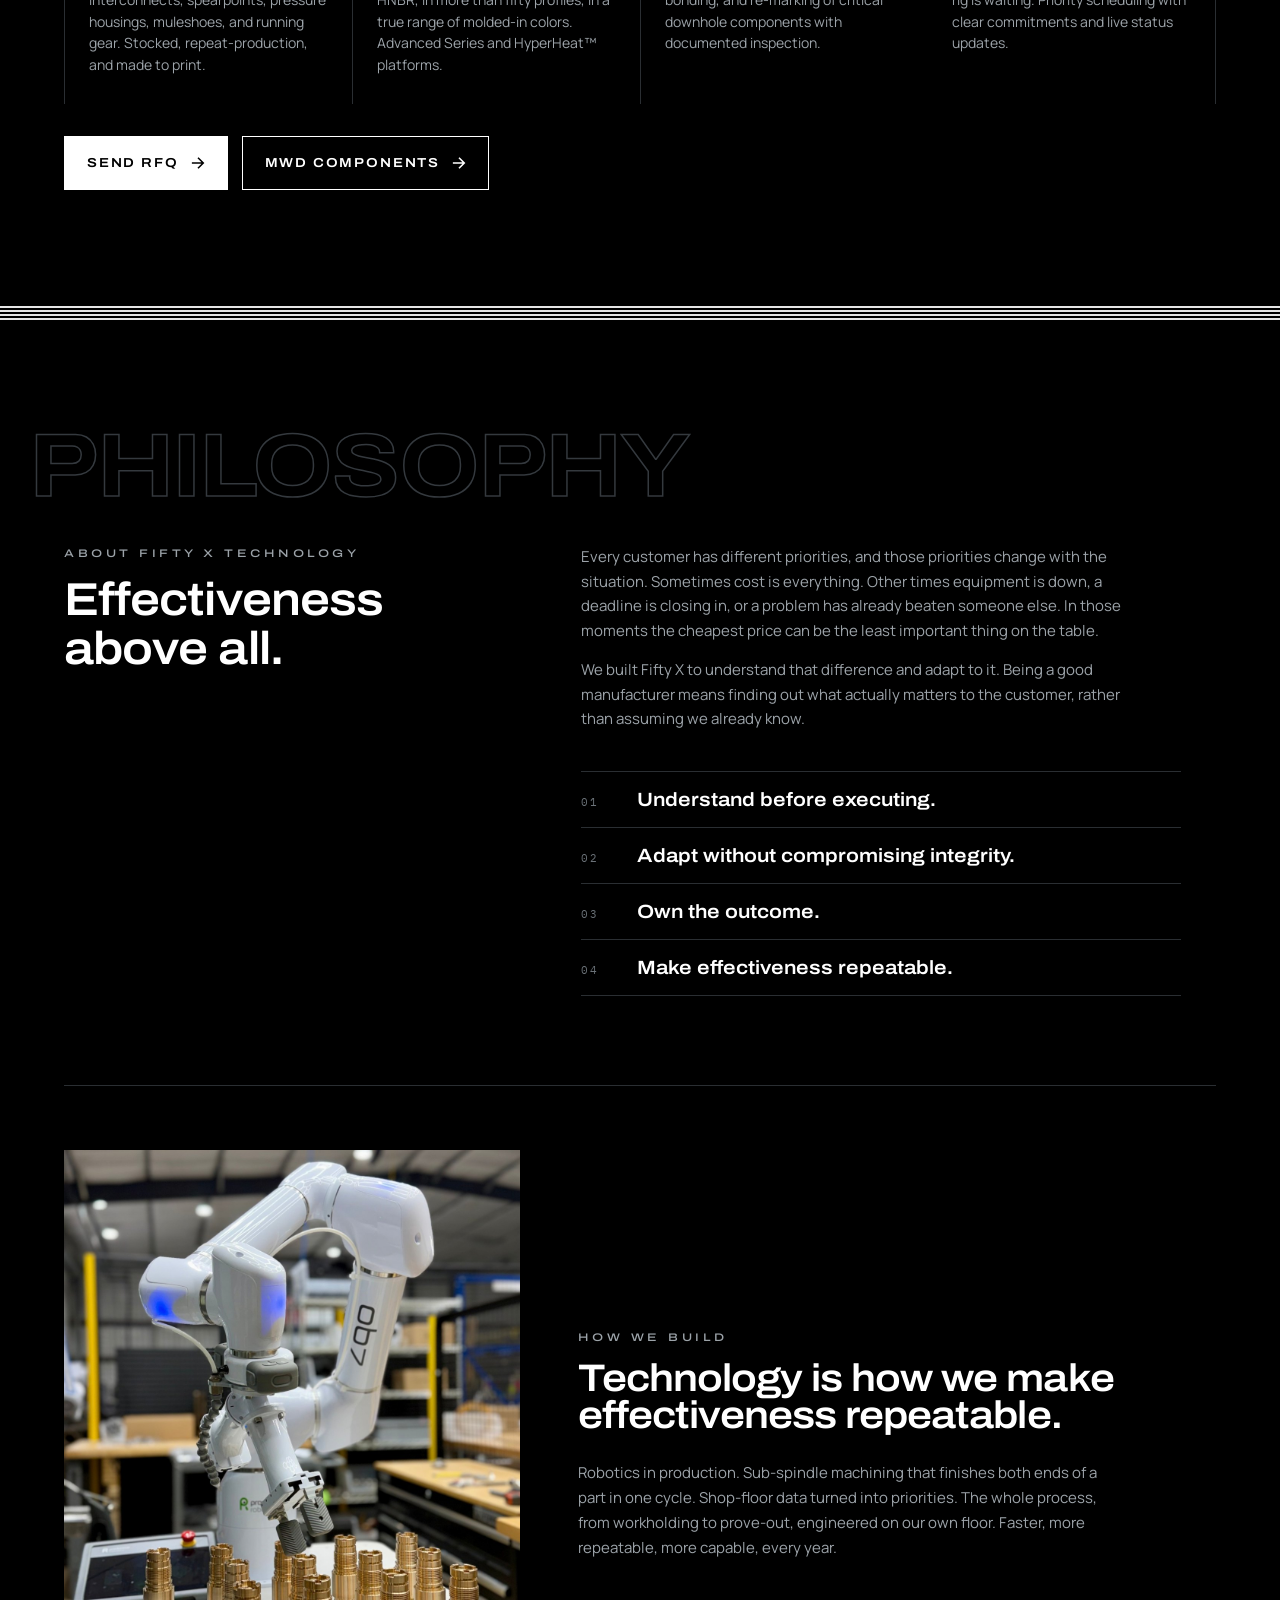
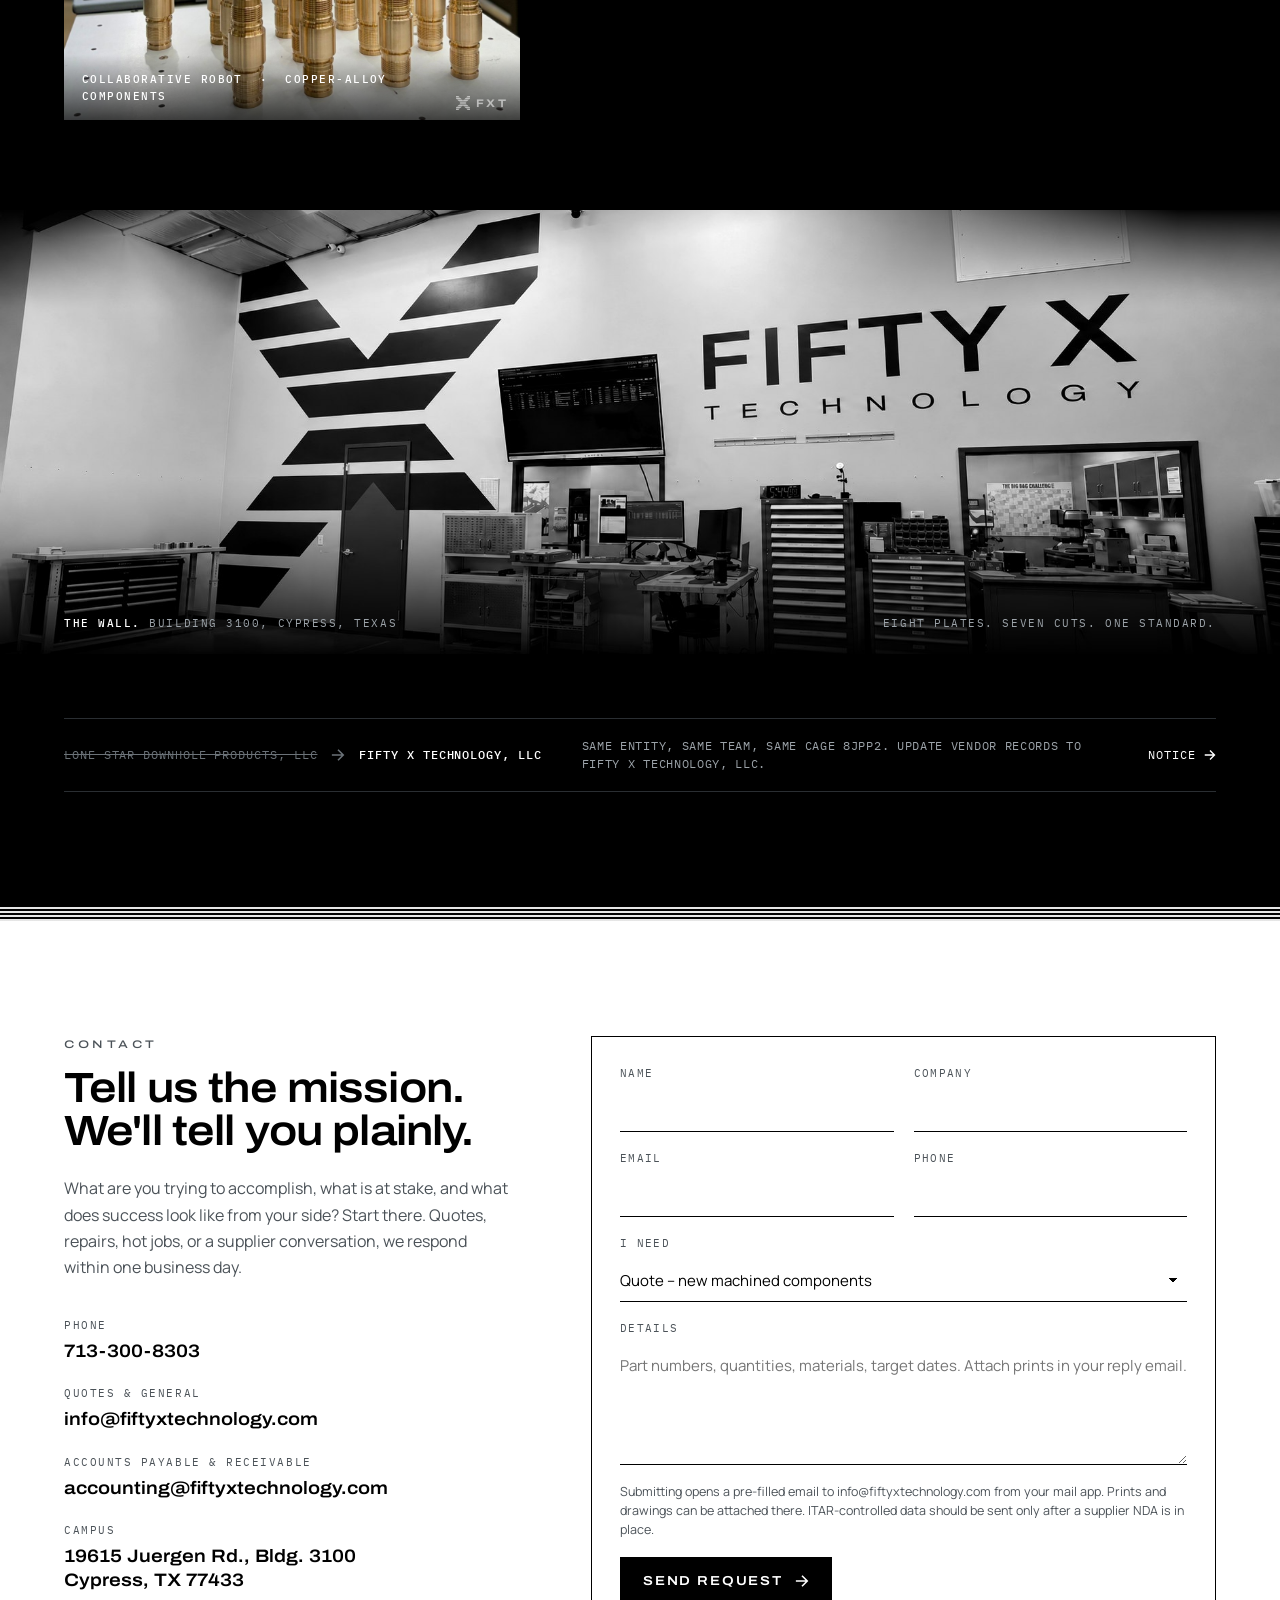
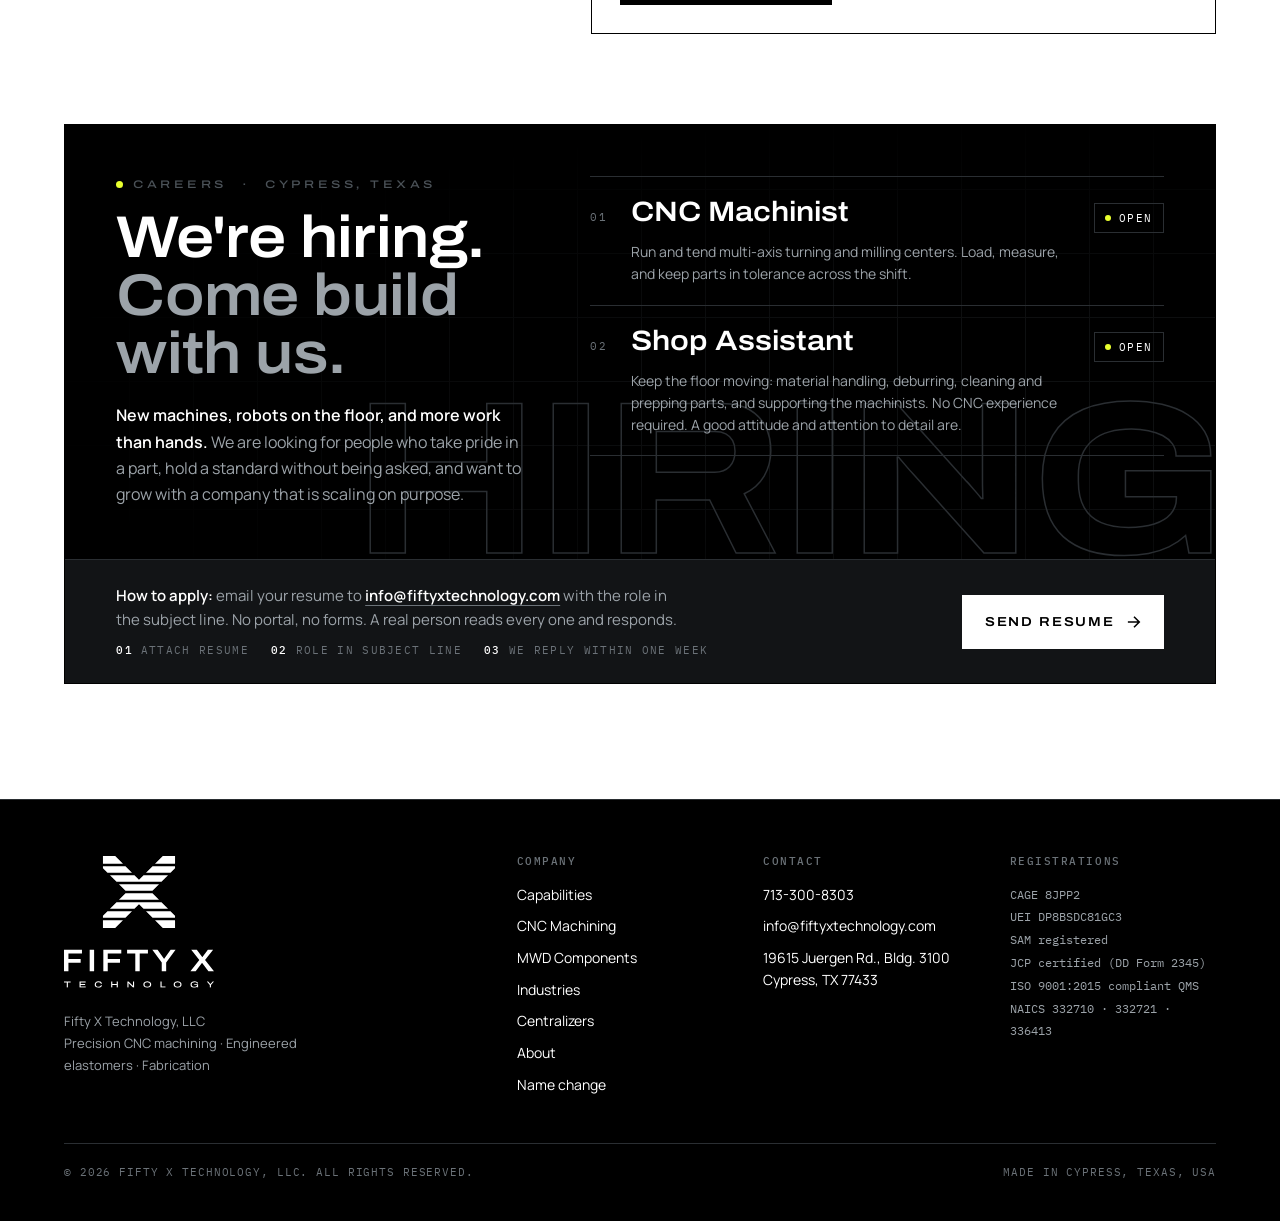
==== commit 9c7d6ad9: "v5.6: aisle hero, wall banner, PHILOSOPHY ghost, registry labels" ====
--- a/index.html
+++ b/index.html
@@ -621,9 +621,9 @@
       </div>
       <dl class="def-grid">
         <div><dt>CAGE code</dt><dd><button type="button" class="copy" data-copy="8JPP2">8JPP2</button></dd></div>
-        <div><dt>UEI (SAM.gov)</dt><dd><button type="button" class="copy" data-copy="DP8BSDC81GC3">DP8BSDC81GC3</button></dd></div>
-        <div><dt>SAM registration</dt><dd>Active</dd></div>
-        <div><dt>JCP certification</dt><dd>DD Form 2345</dd></div>
+        <div><dt>SAM UEI</dt><dd><button type="button" class="copy" data-copy="DP8BSDC81GC3">DP8BSDC81GC3</button></dd></div>
+        <div><dt>SAM</dt><dd>Registered</dd></div>
+        <div><dt>Export control</dt><dd>JCP certified &nbsp;·&nbsp; DD 2345</dd></div>
         <div><dt>NAICS</dt><dd>332710 &nbsp;·&nbsp; 332721 &nbsp;·&nbsp; 336413</dd></div>
         <div><dt>Quality system</dt><dd>ISO 9001:2015 compliant</dd></div>
         <div><dt>Ownership</dt><dd>Independent, American-owned</dd></div>
@@ -679,7 +679,7 @@
 <section class="section about" id="about">
   <div class="wrap">
     <div class="eff" id="effectiveness">
-    <div class="ghost" aria-hidden="true">EFFECTIVENESS</div>
+    <div class="ghost" aria-hidden="true">PHILOSOPHY</div>
     <div class="eff-grid">
       <div>
         <div class="eyebrow">About Fifty X Technology</div>
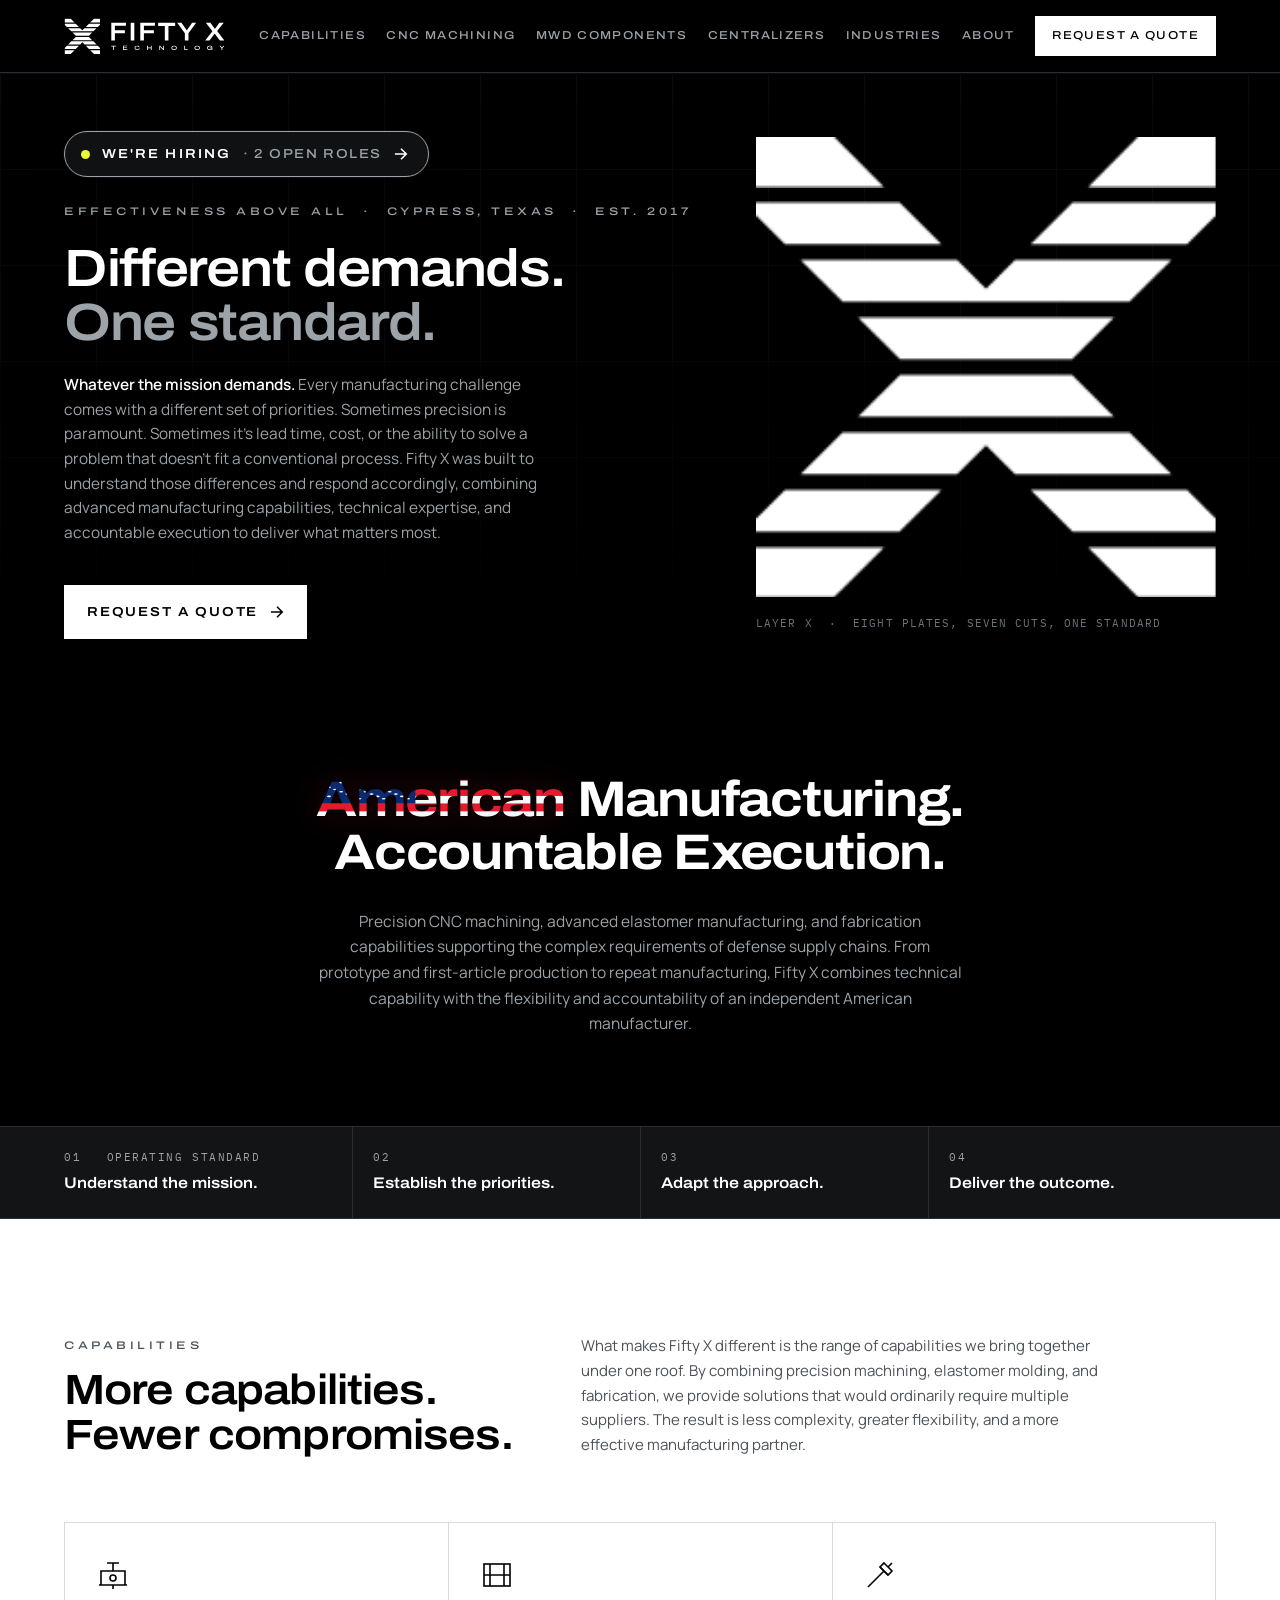
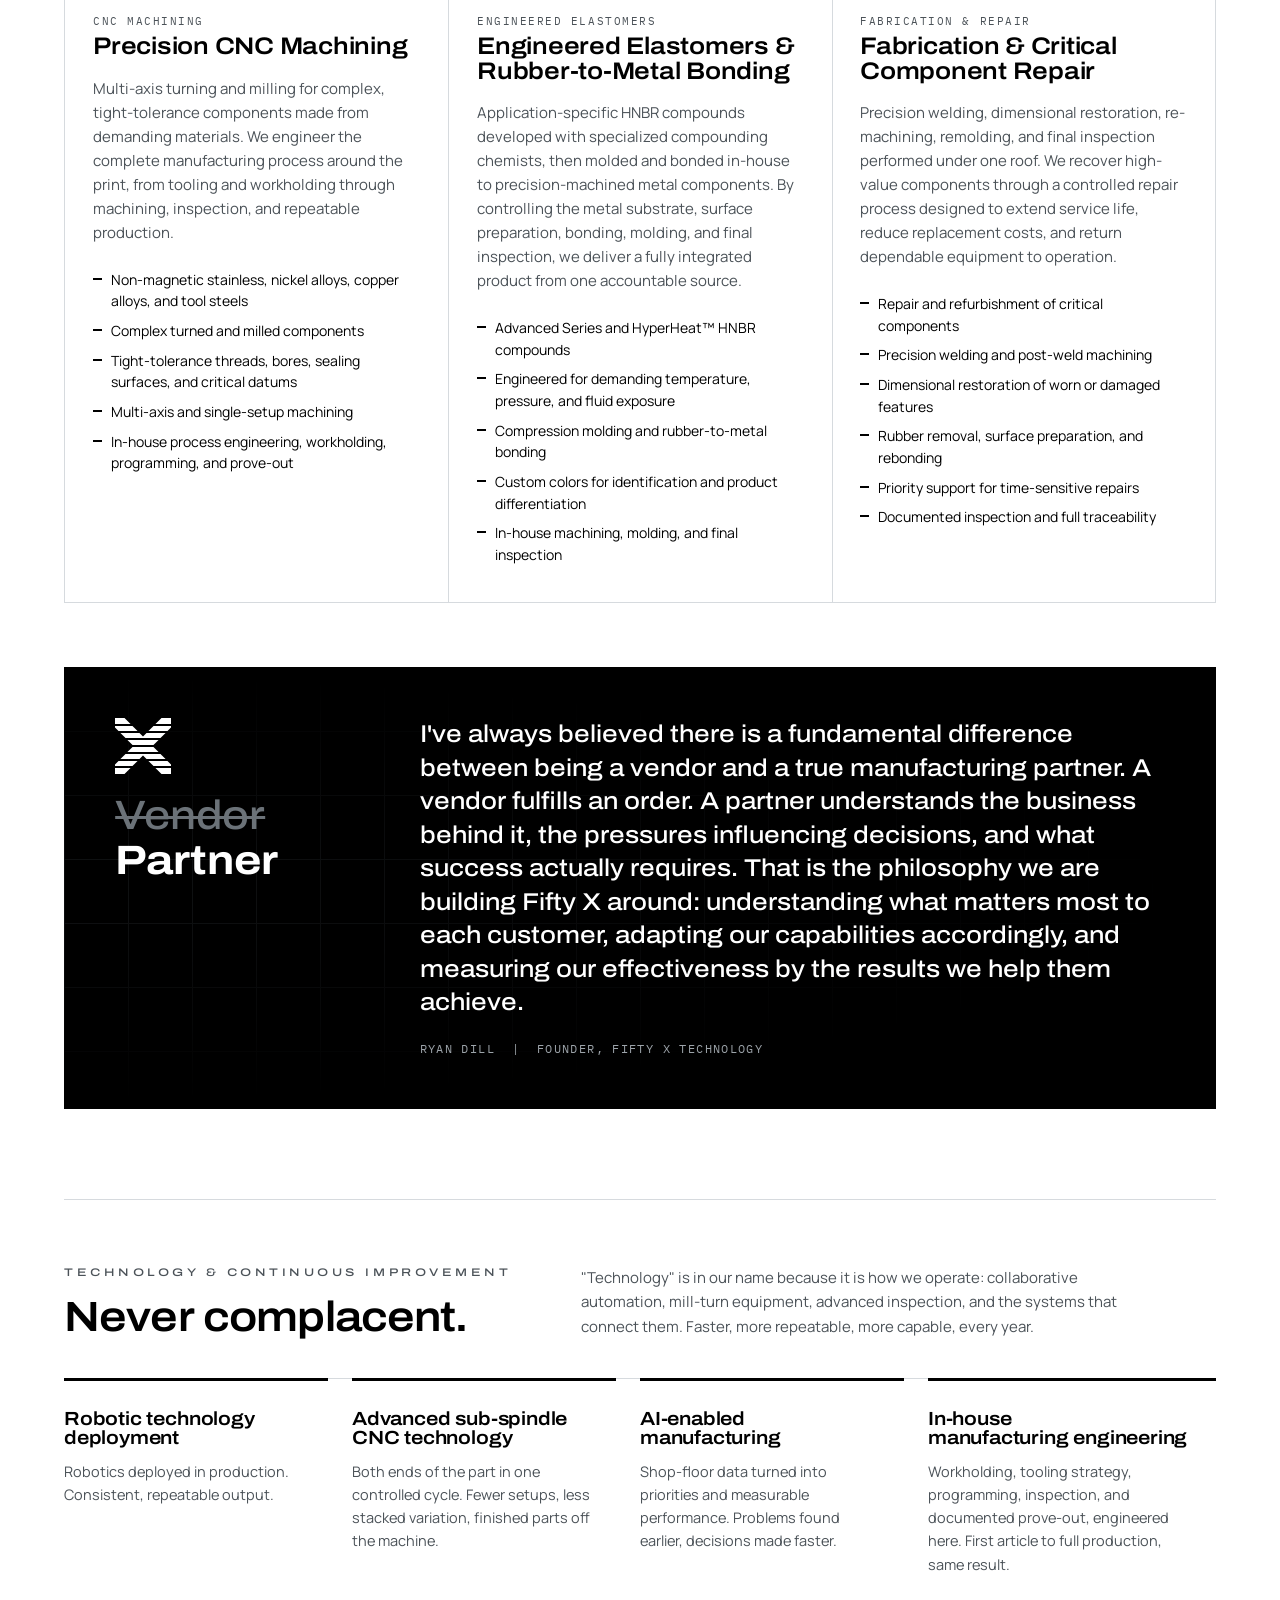
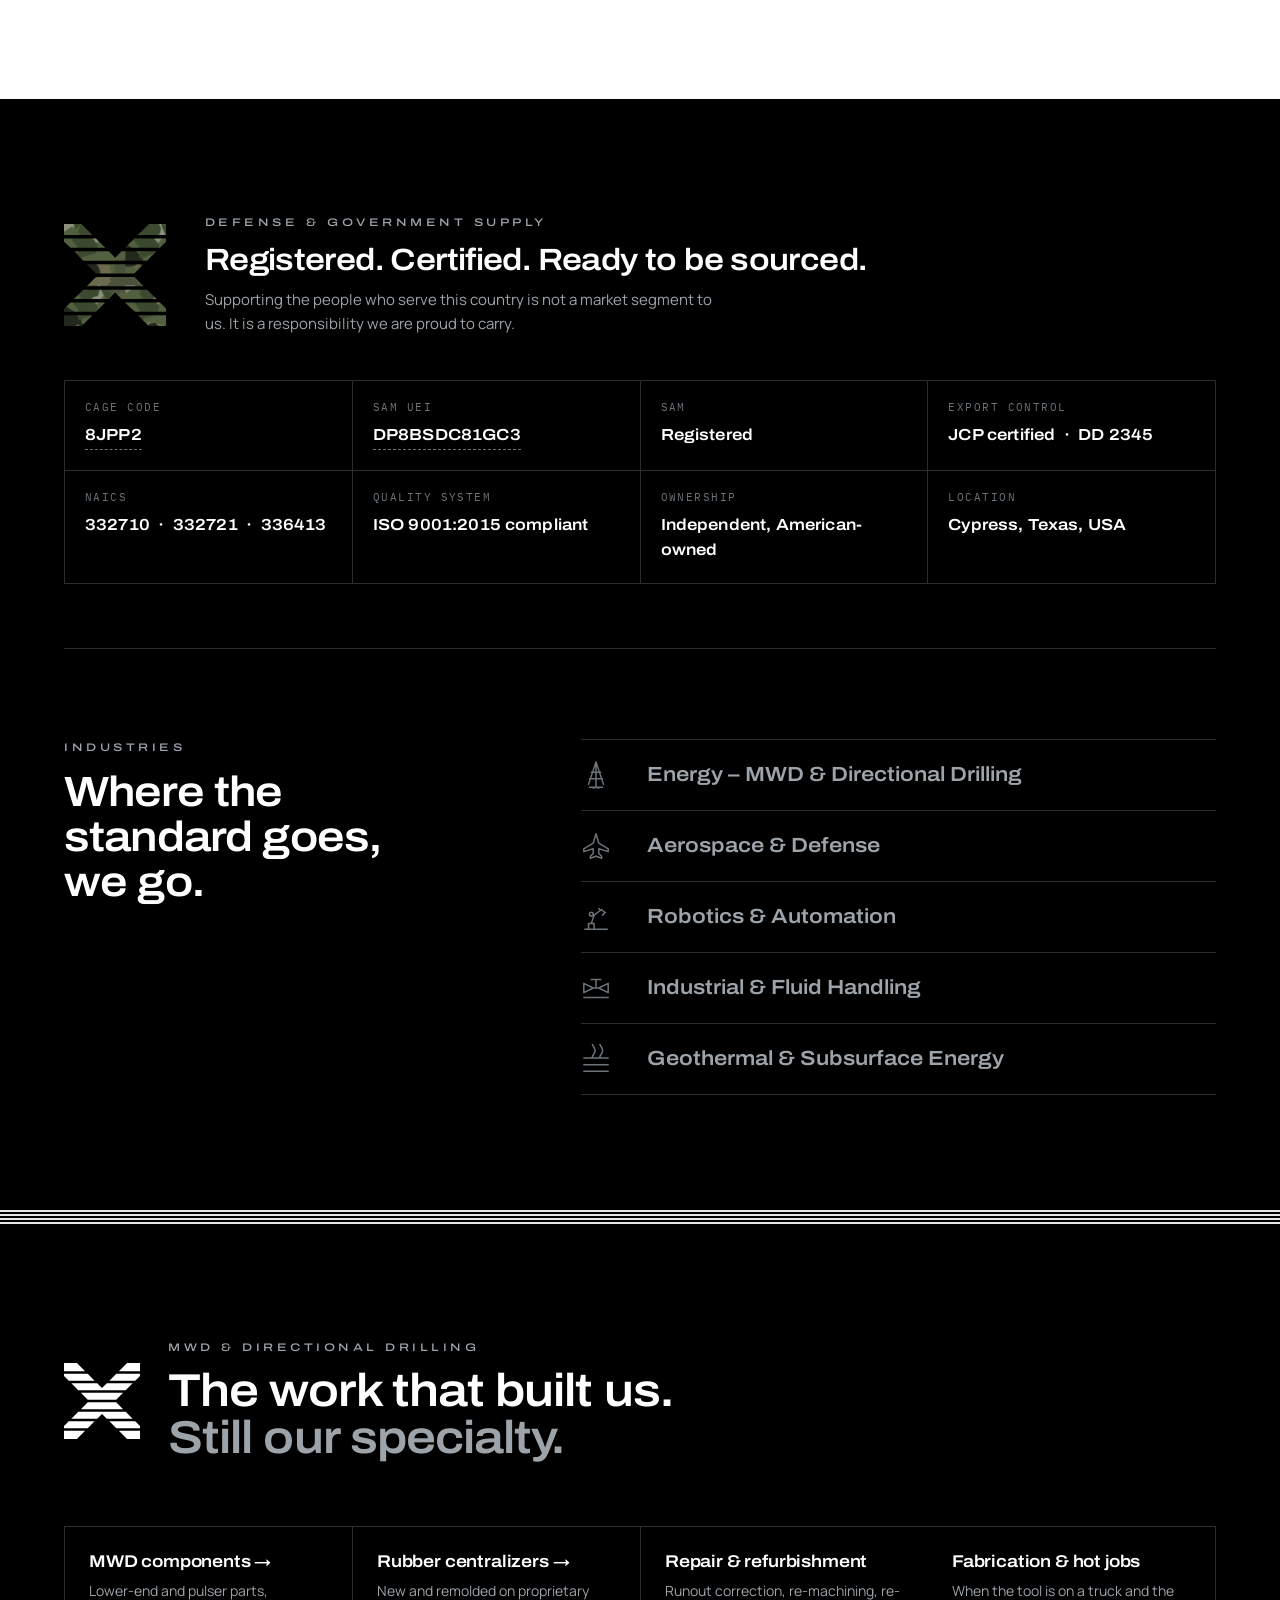
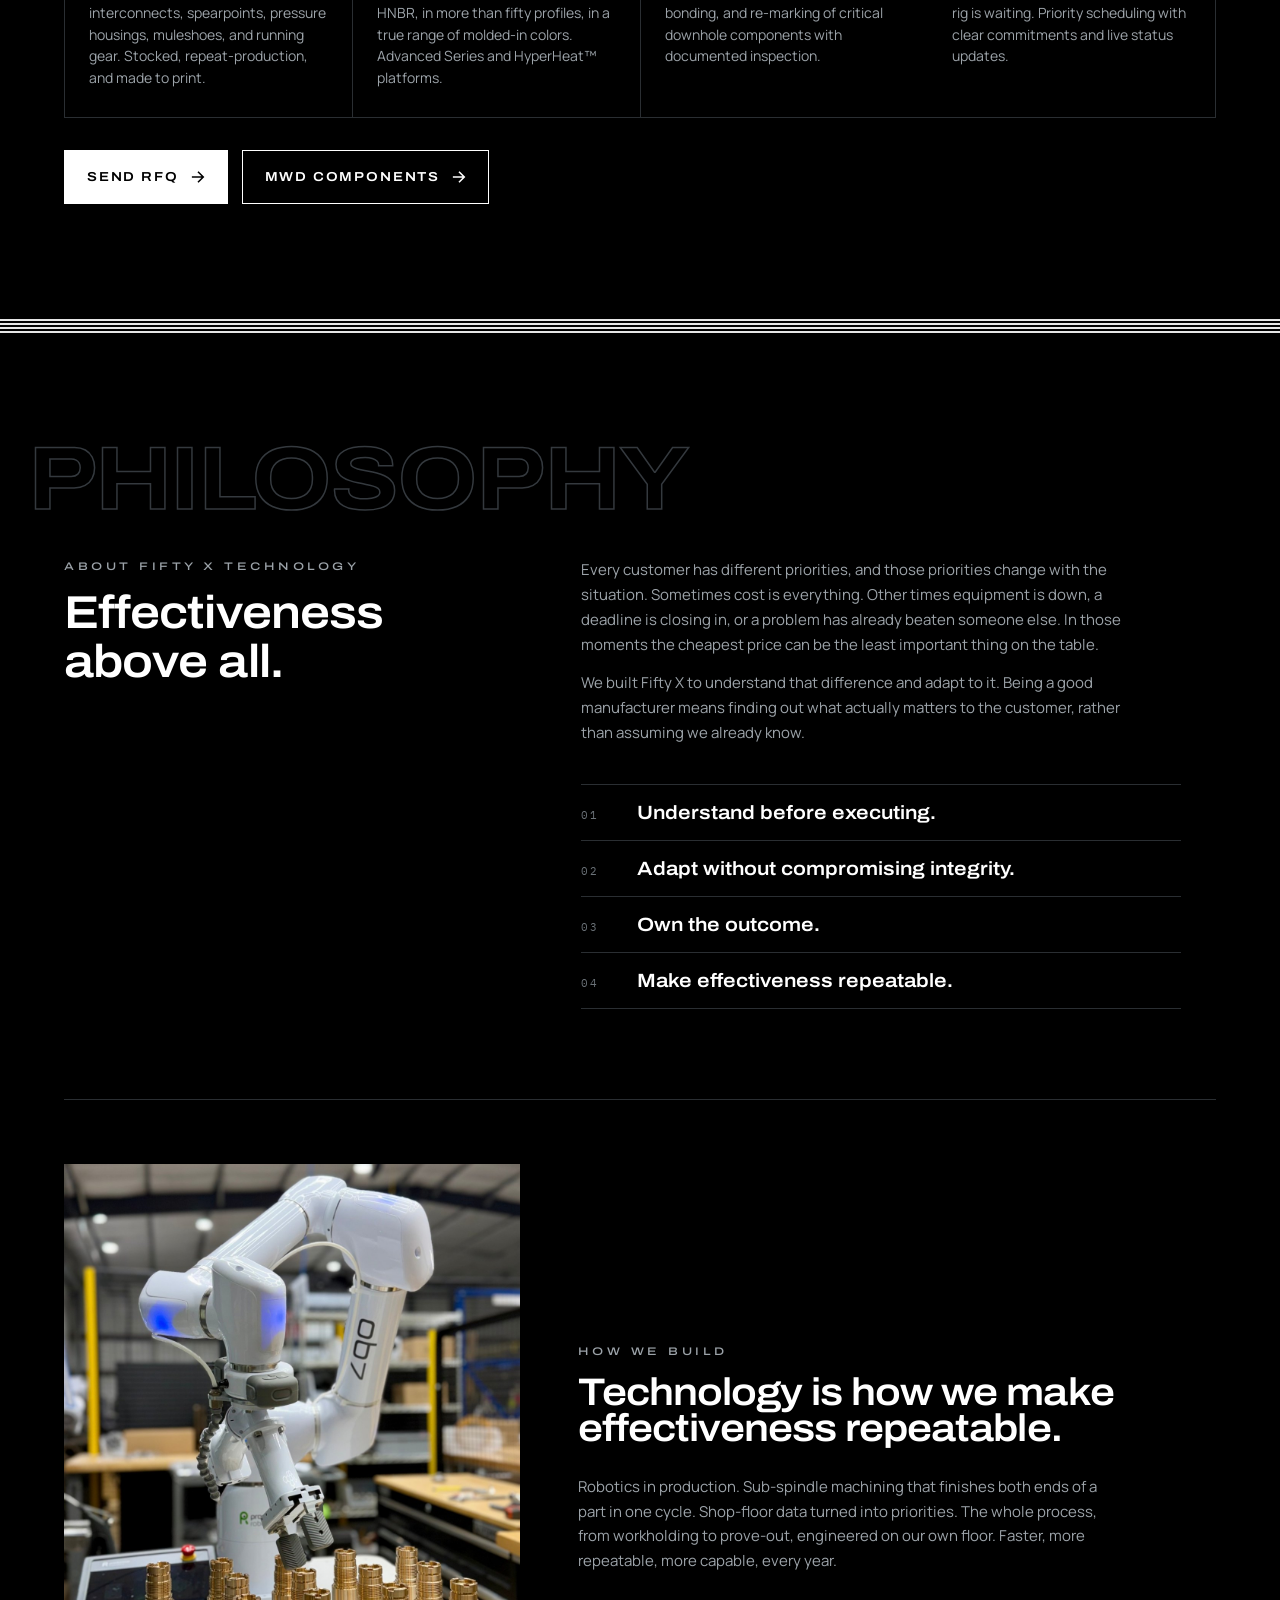
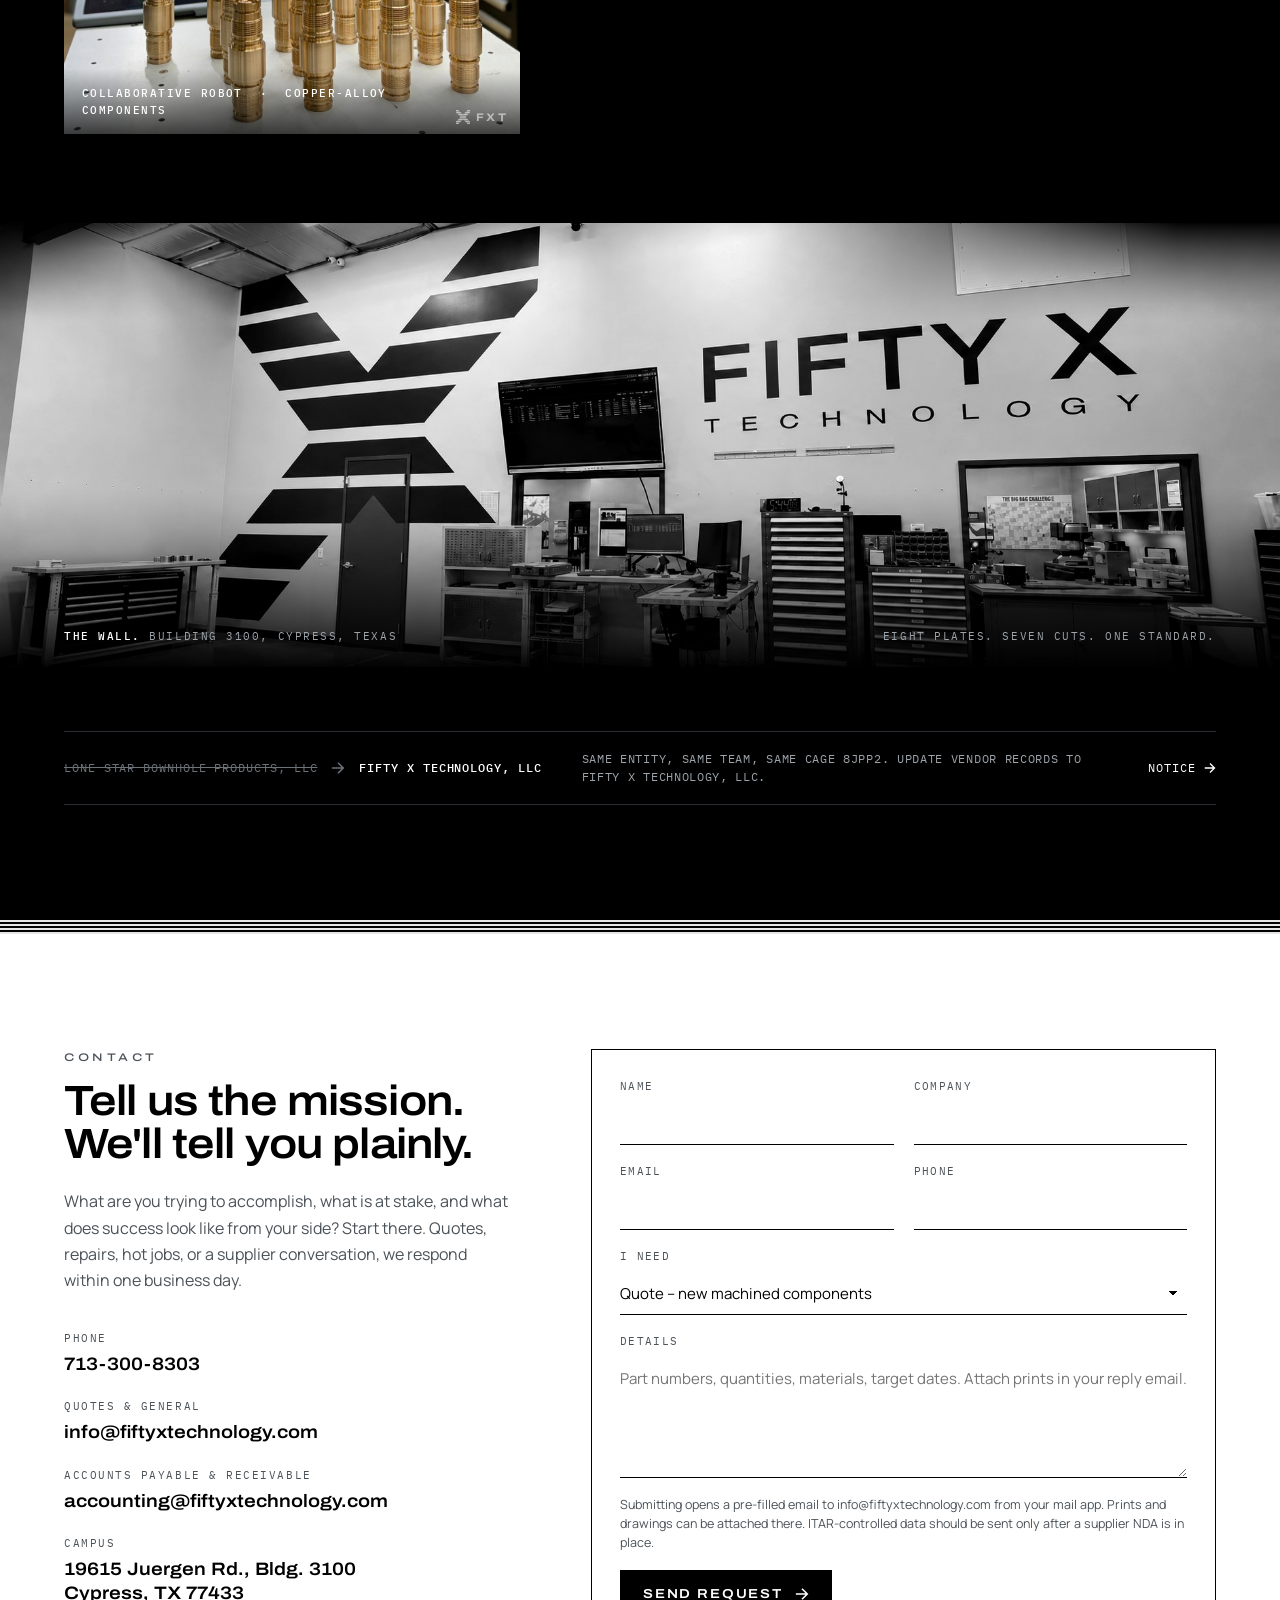
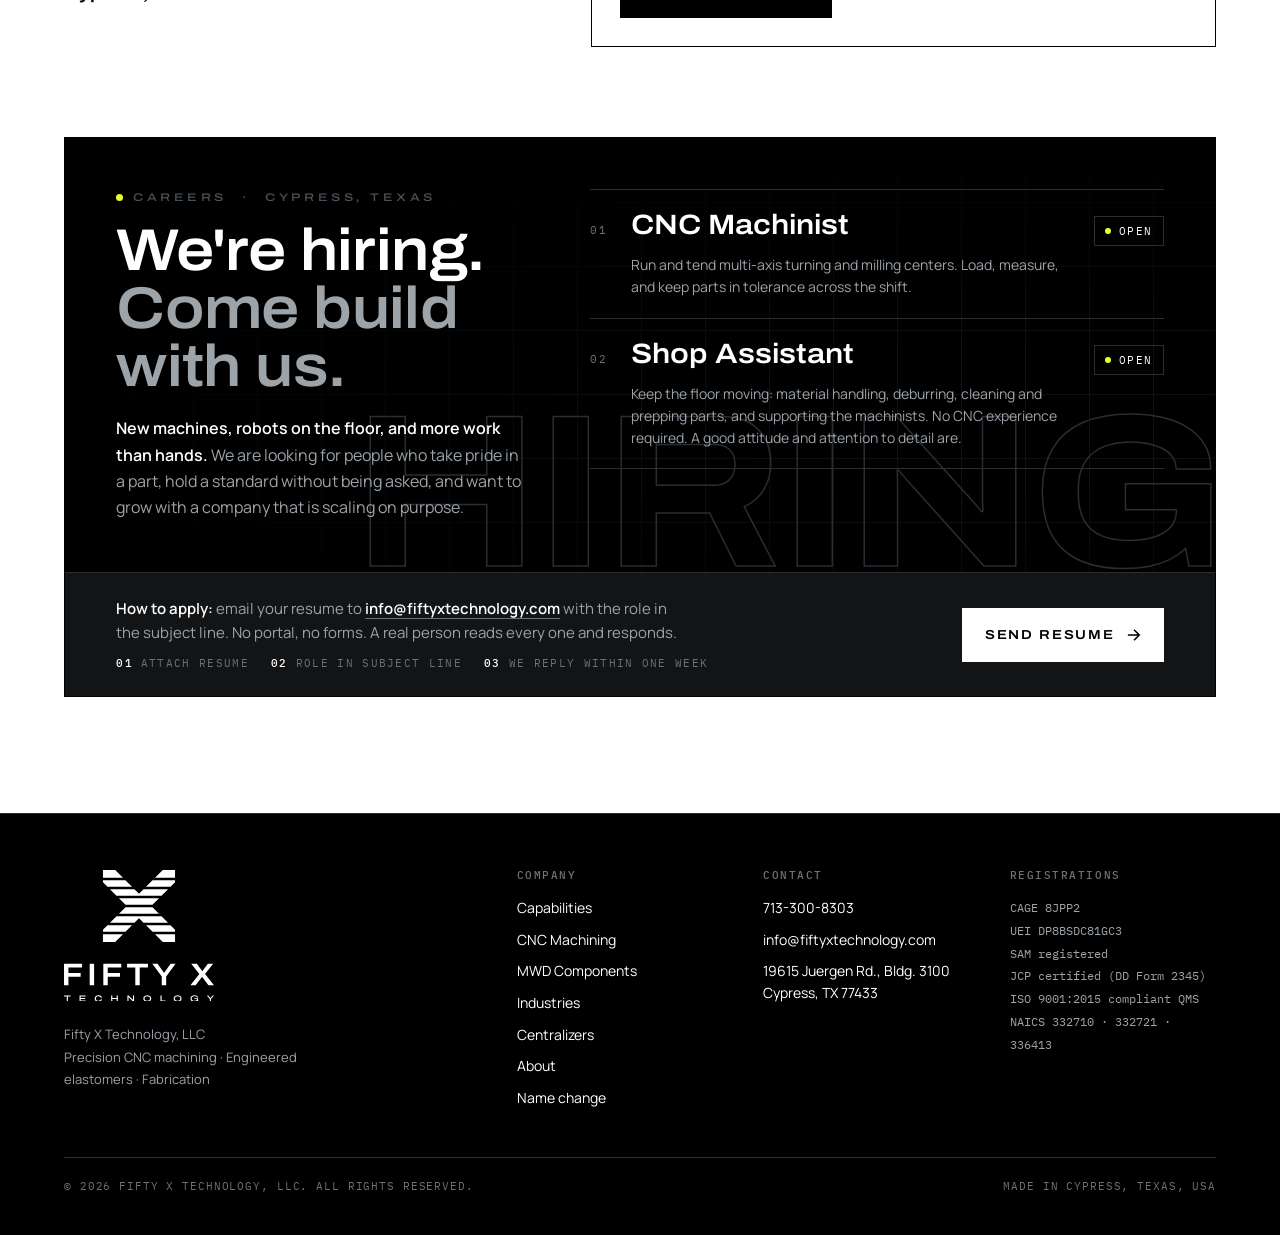
==== commit d49d1214: "v5.9: American Manufacturing headline slightly larger" ====
--- a/index.html
+++ b/index.html
@@ -384,7 +384,7 @@
 /* ---------- industries: american manufacturing ---------- */
 .usa-band{background:var(--ink);padding:clamp(8px,1.5vw,20px) 0 clamp(56px,7vw,96px)}
 .usa{text-align:center}
-.usa h3{font-family:var(--display);font-stretch:112.5%;font-weight:700;font-size:clamp(26px,3.4vw,50px);line-height:1.05;letter-spacing:-.025em;text-wrap:balance}
+.usa h3{font-family:var(--display);font-stretch:112.5%;font-weight:700;font-size:clamp(29px,3.9vw,58px);line-height:1.05;letter-spacing:-.025em;text-wrap:balance}
 .usa .flag{display:inline-block;color:transparent;-webkit-background-clip:text;background-clip:text;background-image:linear-gradient(110deg,rgba(255,255,255,0) 42%,rgba(255,255,255,.55) 50%,rgba(255,255,255,0) 58%),url("data:image/svg+xml,%3Csvg%20xmlns%3D%22http%3A%2F%2Fwww.w3.org%2F2000%2Fsvg%22%20viewBox%3D%220%200%20190%20100%22%20preserveAspectRatio%3D%22none%22%3E%3Crect%20y%3D%220.00%22%20width%3D%22190%22%20height%3D%2214.59%22%20fill%3D%22%23E8192C%22%2F%3E%3Crect%20y%3D%2214.29%22%20width%3D%22190%22%20height%3D%2214.59%22%20fill%3D%22%23F7F8FA%22%2F%3E%3Crect%20y%3D%2228.57%22%20width%3D%22190%22%20height%3D%2214.59%22%20fill%3D%22%23E8192C%22%2F%3E%3Crect%20y%3D%2242.86%22%20width%3D%22190%22%20height%3D%2214.59%22%20fill%3D%22%23F7F8FA%22%2F%3E%3Crect%20y%3D%2257.14%22%20width%3D%22190%22%20height%3D%2214.59%22%20fill%3D%22%23E8192C%22%2F%3E%3Crect%20y%3D%2271.43%22%20width%3D%22190%22%20height%3D%2214.59%22%20fill%3D%22%23F7F8FA%22%2F%3E%3Crect%20y%3D%2285.71%22%20width%3D%22190%22%20height%3D%2214.59%22%20fill%3D%22%23E8192C%22%2F%3E%3Crect%20width%3D%2276%22%20height%3D%2257.2%22%20fill%3D%22%230B2A6F%22%2F%3E%3Ccircle%20cx%3D%226.0%22%20cy%3D%225.0%22%20r%3D%221.5%22%20fill%3D%22%23fff%22%2F%3E%3Ccircle%20cx%3D%2224.4%22%20cy%3D%225.0%22%20r%3D%221.5%22%20fill%3D%22%23fff%22%2F%3E%3Ccircle%20cx%3D%2242.8%22%20cy%3D%225.0%22%20r%3D%221.5%22%20fill%3D%22%23fff%22%2F%3E%3Ccircle%20cx%3D%2261.2%22%20cy%3D%225.0%22%20r%3D%221.5%22%20fill%3D%22%23fff%22%2F%3E%3Ccircle%20cx%3D%2215.2%22%20cy%3D%2213.6%22%20r%3D%221.5%22%20fill%3D%22%23fff%22%2F%3E%3Ccircle%20cx%3D%2233.6%22%20cy%3D%2213.6%22%20r%3D%221.5%22%20fill%3D%22%23fff%22%2F%3E%3Ccircle%20cx%3D%2252.0%22%20cy%3D%2213.6%22%20r%3D%221.5%22%20fill%3D%22%23fff%22%2F%3E%3Ccircle%20cx%3D%2270.4%22%20cy%3D%2213.6%22%20r%3D%221.5%22%20fill%3D%22%23fff%22%2F%3E%3Ccircle%20cx%3D%226.0%22%20cy%3D%2222.2%22%20r%3D%221.5%22%20fill%3D%22%23fff%22%2F%3E%3Ccircle%20cx%3D%2224.4%22%20cy%3D%2222.2%22%20r%3D%221.5%22%20fill%3D%22%23fff%22%2F%3E%3Ccircle%20cx%3D%2242.8%22%20cy%3D%2222.2%22%20r%3D%221.5%22%20fill%3D%22%23fff%22%2F%3E%3Ccircle%20cx%3D%2261.2%22%20cy%3D%2222.2%22%20r%3D%221.5%22%20fill%3D%22%23fff%22%2F%3E%3Ccircle%20cx%3D%2215.2%22%20cy%3D%2230.8%22%20r%3D%221.5%22%20fill%3D%22%23fff%22%2F%3E%3Ccircle%20cx%3D%2233.6%22%20cy%3D%2230.8%22%20r%3D%221.5%22%20fill%3D%22%23fff%22%2F%3E%3Ccircle%20cx%3D%2252.0%22%20cy%3D%2230.8%22%20r%3D%221.5%22%20fill%3D%22%23fff%22%2F%3E%3Ccircle%20cx%3D%2270.4%22%20cy%3D%2230.8%22%20r%3D%221.5%22%20fill%3D%22%23fff%22%2F%3E%3Ccircle%20cx%3D%226.0%22%20cy%3D%2239.4%22%20r%3D%221.5%22%20fill%3D%22%23fff%22%2F%3E%3Ccircle%20cx%3D%2224.4%22%20cy%3D%2239.4%22%20r%3D%221.5%22%20fill%3D%22%23fff%22%2F%3E%3Ccircle%20cx%3D%2242.8%22%20cy%3D%2239.4%22%20r%3D%221.5%22%20fill%3D%22%23fff%22%2F%3E%3Ccircle%20cx%3D%2261.2%22%20cy%3D%2239.4%22%20r%3D%221.5%22%20fill%3D%22%23fff%22%2F%3E%3Ccircle%20cx%3D%2215.2%22%20cy%3D%2248.0%22%20r%3D%221.5%22%20fill%3D%22%23fff%22%2F%3E%3Ccircle%20cx%3D%2233.6%22%20cy%3D%2248.0%22%20r%3D%221.5%22%20fill%3D%22%23fff%22%2F%3E%3Ccircle%20cx%3D%2252.0%22%20cy%3D%2248.0%22%20r%3D%221.5%22%20fill%3D%22%23fff%22%2F%3E%3Ccircle%20cx%3D%2270.4%22%20cy%3D%2248.0%22%20r%3D%221.5%22%20fill%3D%22%23fff%22%2F%3E%3Ccircle%20cx%3D%2210.6%22%20cy%3D%229.3%22%20r%3D%221.5%22%20fill%3D%22%23fff%22%2F%3E%3Ccircle%20cx%3D%2229.0%22%20cy%3D%229.3%22%20r%3D%221.5%22%20fill%3D%22%23fff%22%2F%3E%3Ccircle%20cx%3D%2247.4%22%20cy%3D%229.3%22%20r%3D%221.5%22%20fill%3D%22%23fff%22%2F%3E%3Ccircle%20cx%3D%2265.8%22%20cy%3D%229.3%22%20r%3D%221.5%22%20fill%3D%22%23fff%22%2F%3E%3Ccircle%20cx%3D%2219.8%22%20cy%3D%2217.9%22%20r%3D%221.5%22%20fill%3D%22%23fff%22%2F%3E%3Ccircle%20cx%3D%2238.2%22%20cy%3D%2217.9%22%20r%3D%221.5%22%20fill%3D%22%23fff%22%2F%3E%3Ccircle%20cx%3D%2256.6%22%20cy%3D%2217.9%22%20r%3D%221.5%22%20fill%3D%22%23fff%22%2F%3E%3Ccircle%20cx%3D%2210.6%22%20cy%3D%2226.5%22%20r%3D%221.5%22%20fill%3D%22%23fff%22%2F%3E%3Ccircle%20cx%3D%2229.0%22%20cy%3D%2226.5%22%20r%3D%221.5%22%20fill%3D%22%23fff%22%2F%3E%3Ccircle%20cx%3D%2247.4%22%20cy%3D%2226.5%22%20r%3D%221.5%22%20fill%3D%22%23fff%22%2F%3E%3Ccircle%20cx%3D%2265.8%22%20cy%3D%2226.5%22%20r%3D%221.5%22%20fill%3D%22%23fff%22%2F%3E%3Ccircle%20cx%3D%2219.8%22%20cy%3D%2235.1%22%20r%3D%221.5%22%20fill%3D%22%23fff%22%2F%3E%3Ccircle%20cx%3D%2238.2%22%20cy%3D%2235.1%22%20r%3D%221.5%22%20fill%3D%22%23fff%22%2F%3E%3Ccircle%20cx%3D%2256.6%22%20cy%3D%2235.1%22%20r%3D%221.5%22%20fill%3D%22%23fff%22%2F%3E%3Ccircle%20cx%3D%2210.6%22%20cy%3D%2243.7%22%20r%3D%221.5%22%20fill%3D%22%23fff%22%2F%3E%3Ccircle%20cx%3D%2229.0%22%20cy%3D%2243.7%22%20r%3D%221.5%22%20fill%3D%22%23fff%22%2F%3E%3Ccircle%20cx%3D%2247.4%22%20cy%3D%2243.7%22%20r%3D%221.5%22%20fill%3D%22%23fff%22%2F%3E%3Ccircle%20cx%3D%2265.8%22%20cy%3D%2243.7%22%20r%3D%221.5%22%20fill%3D%22%23fff%22%2F%3E%3C%2Fsvg%3E");background-size:260% 100%,100% 100%;background-position:-160% 0,0 0;background-repeat:no-repeat;filter:drop-shadow(0 0 18px rgba(232,25,44,.22));padding:0 .02em;margin:0 -.02em}
 @media (prefers-reduced-motion:no-preference){.usa .flag{animation:usa-sheen 7s ease-in-out infinite}@keyframes usa-sheen{0%,70%{background-position:-160% 0,0 0}100%{background-position:160% 0,0 0}}}
 .usa p{margin:clamp(20px,2.4vw,32px) auto 0;max-width:72ch;font-size:clamp(15.5px,1.2vw,17.5px);line-height:1.65;color:var(--steel)}
